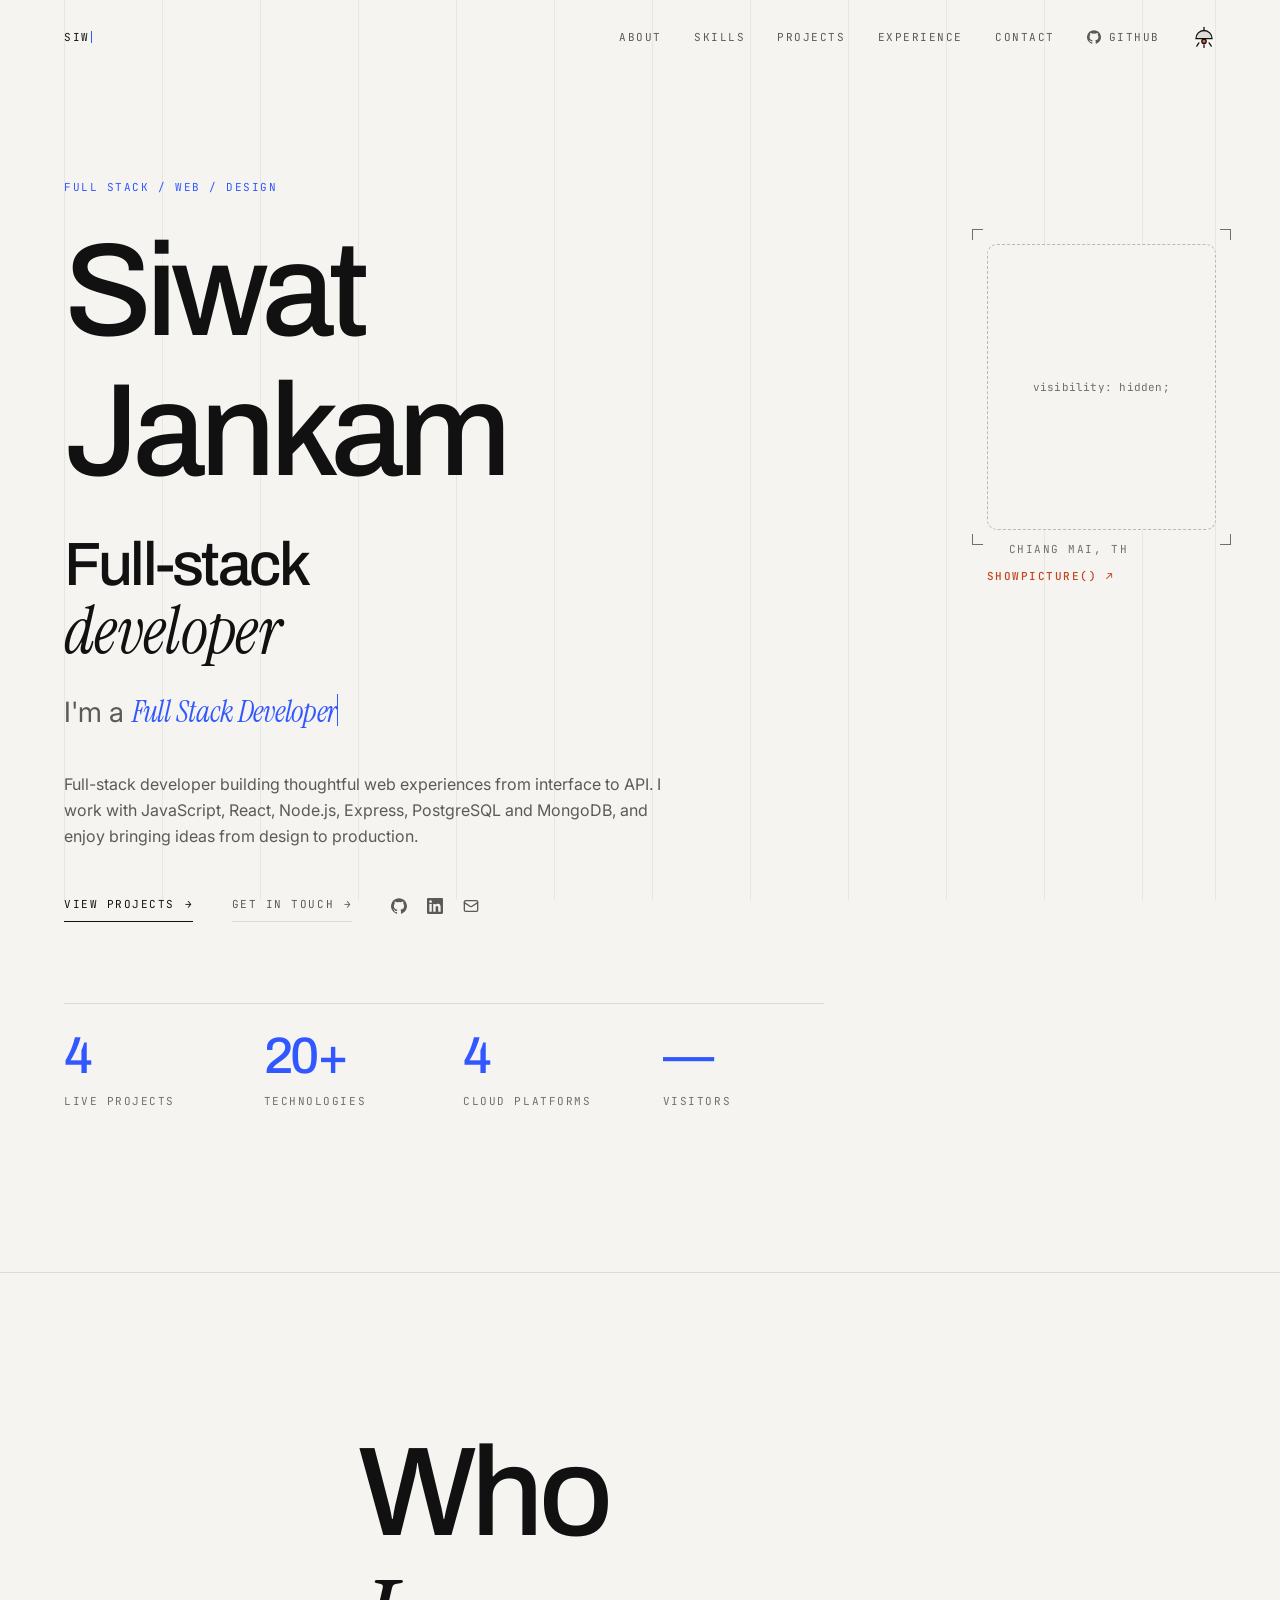
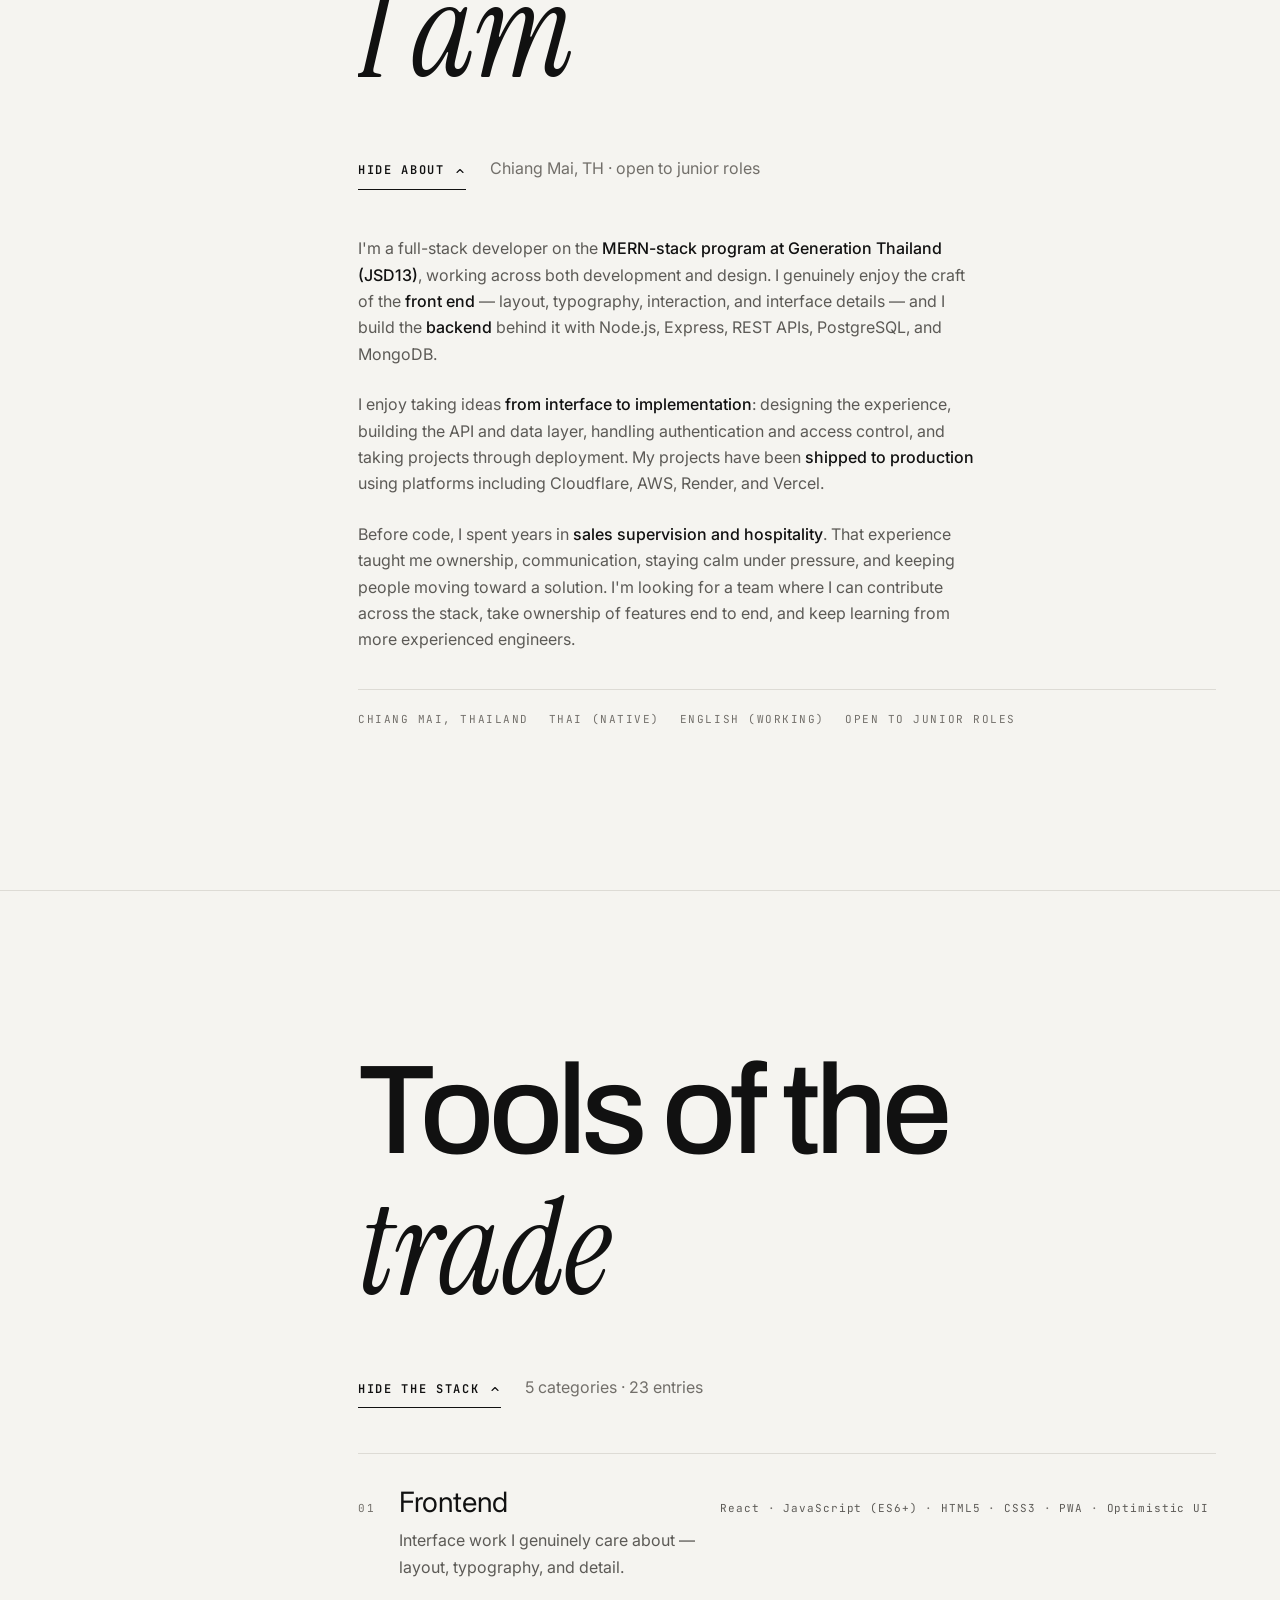
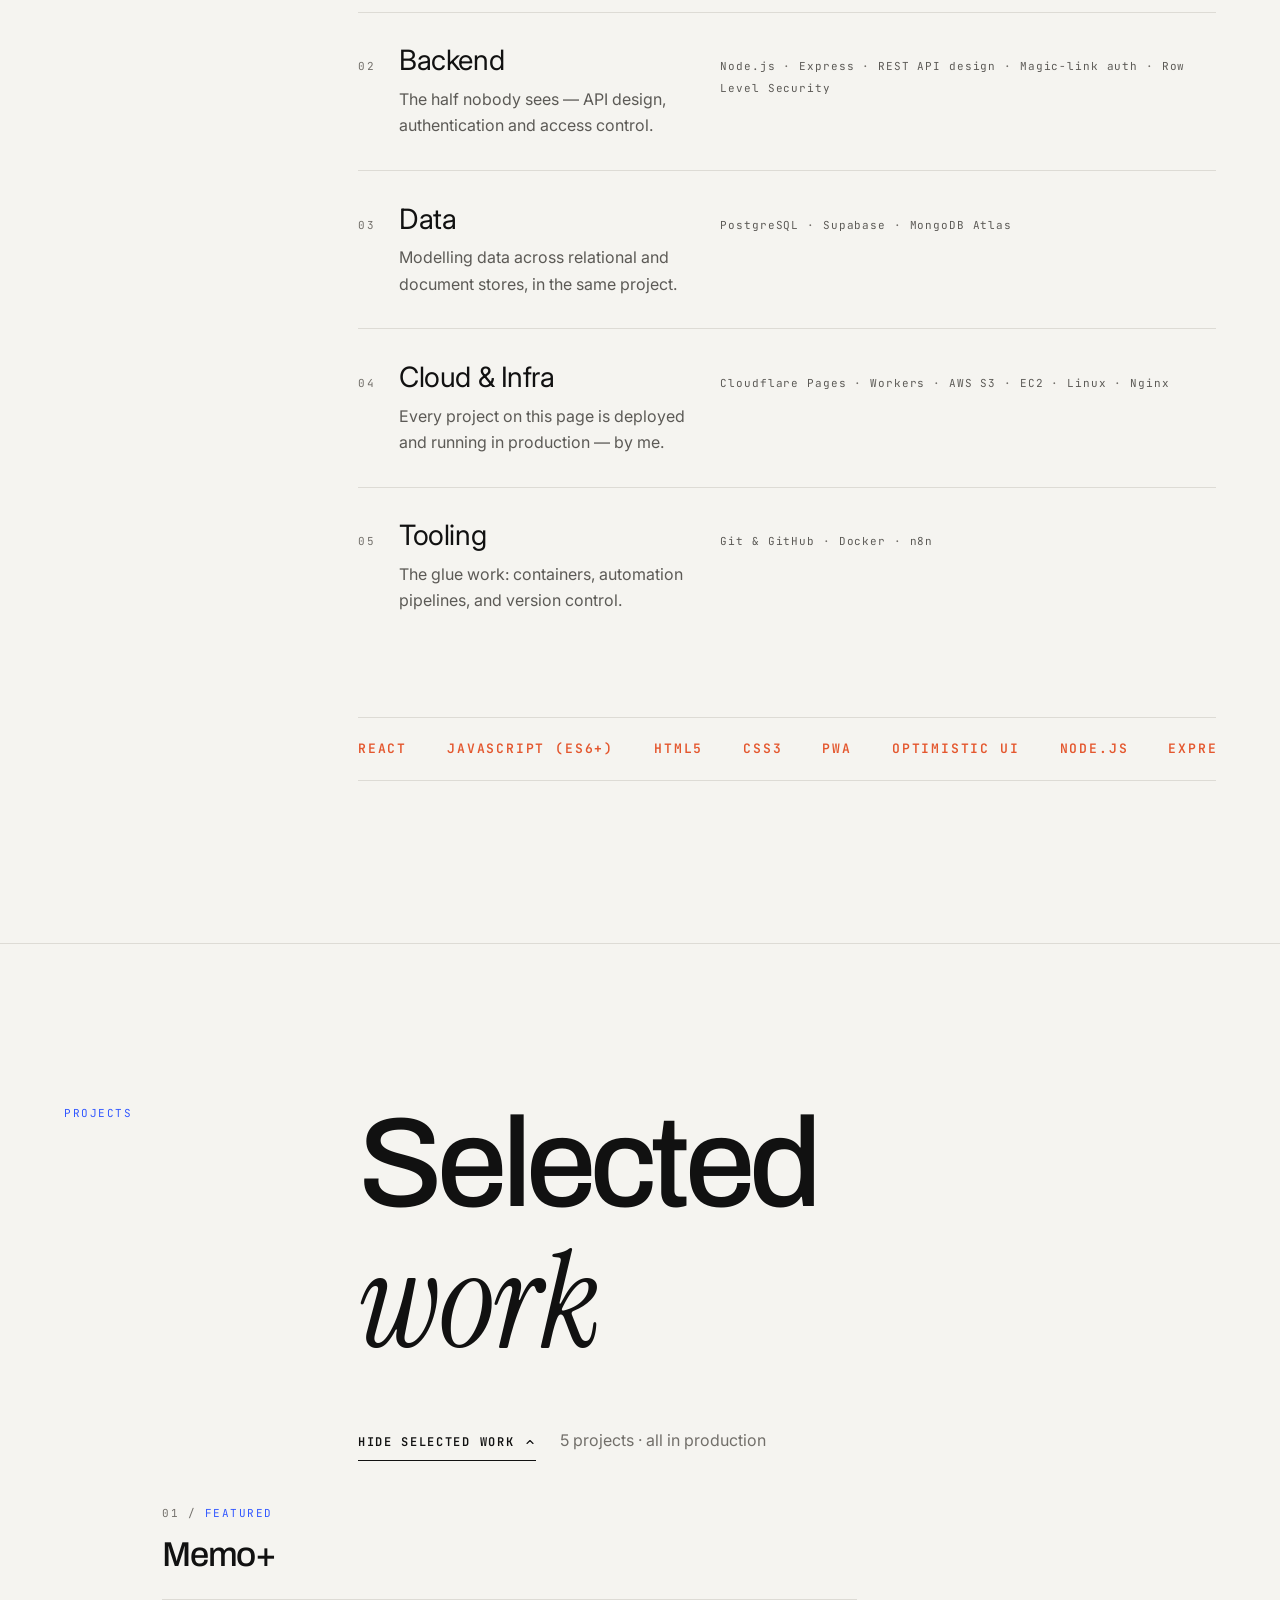
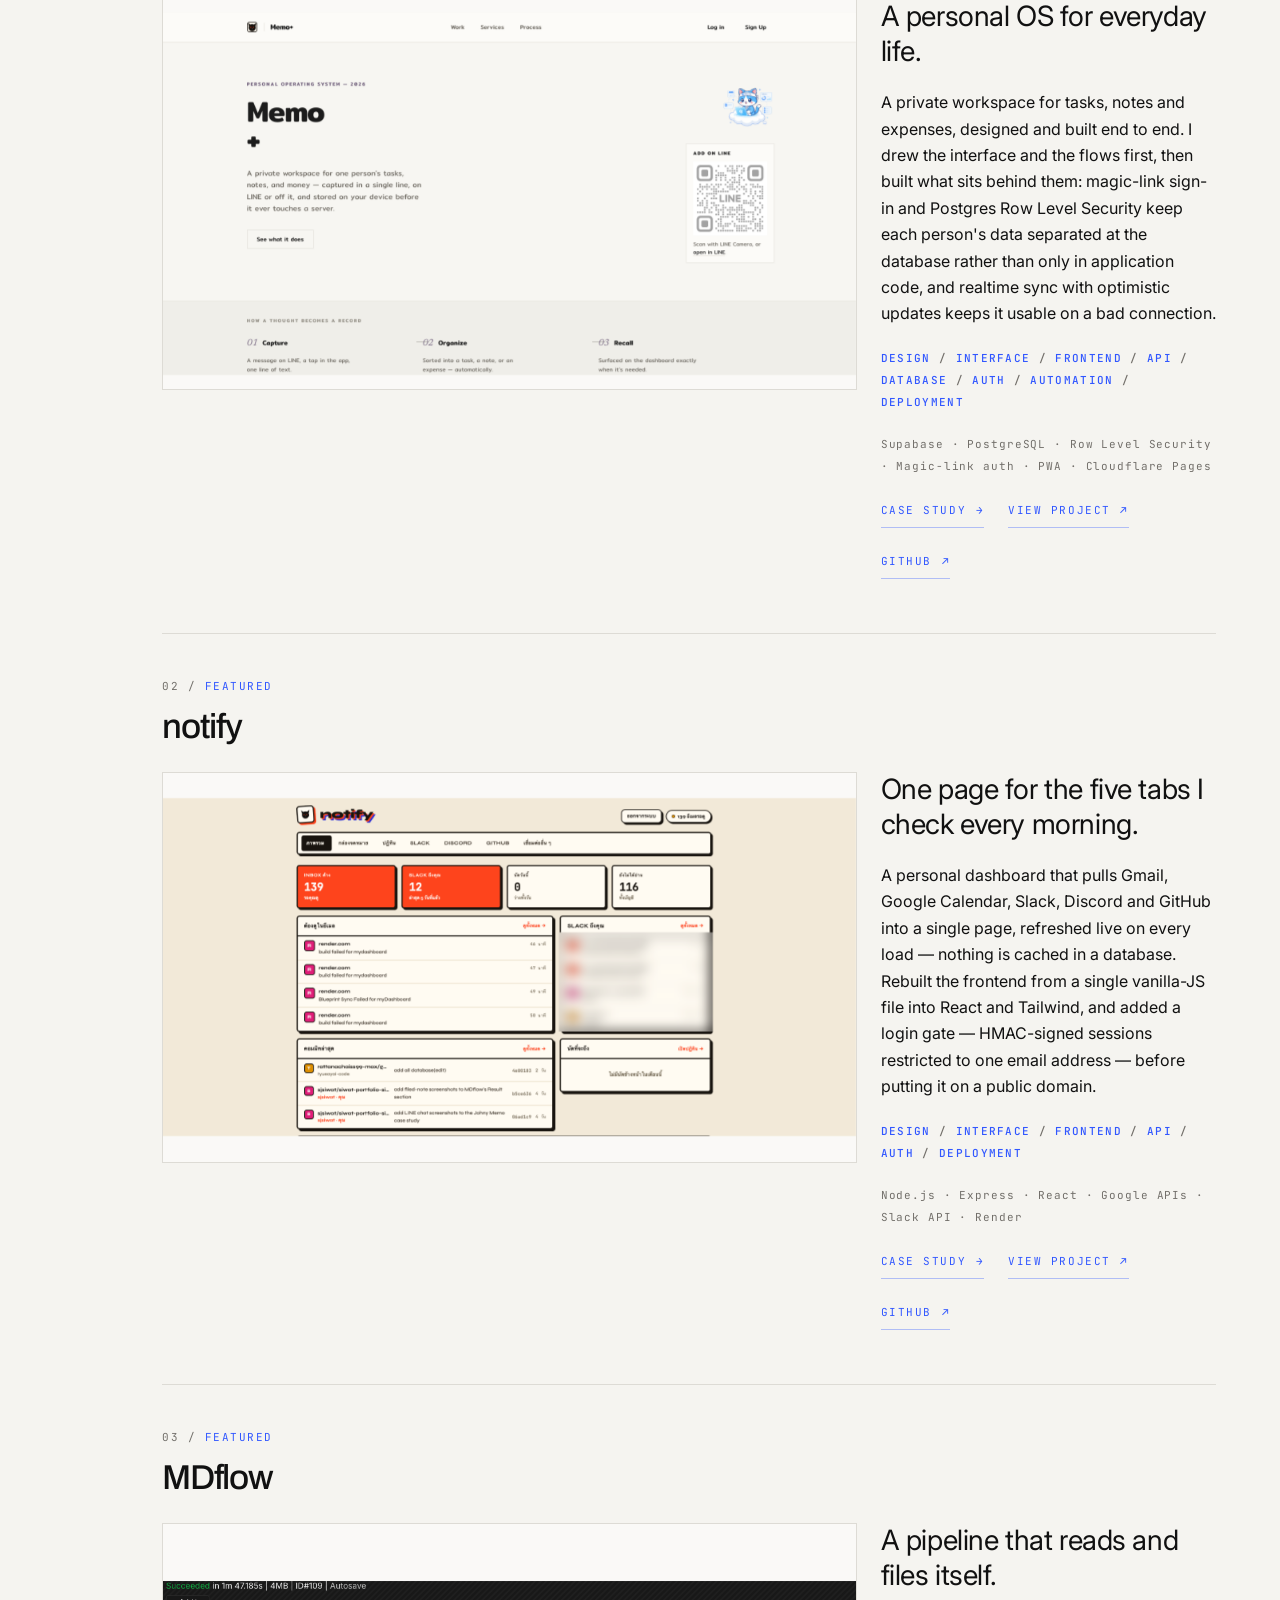
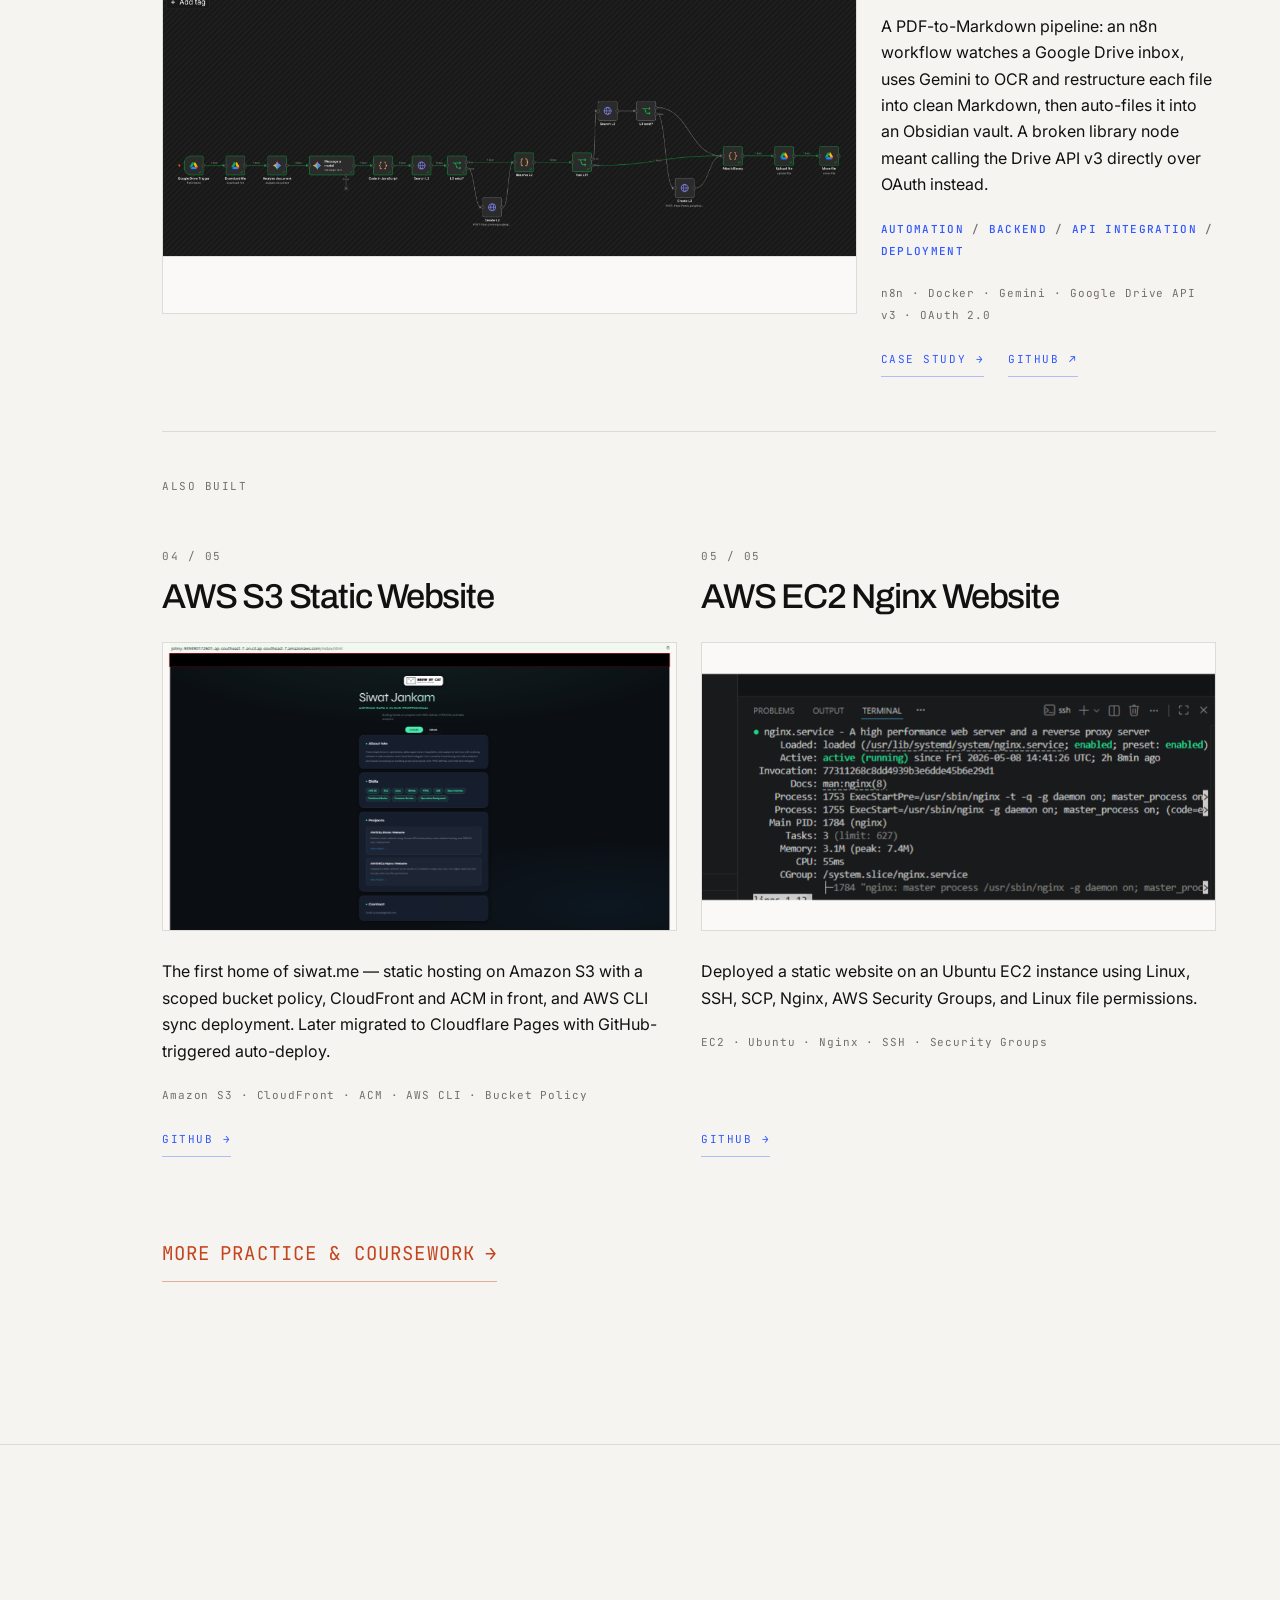
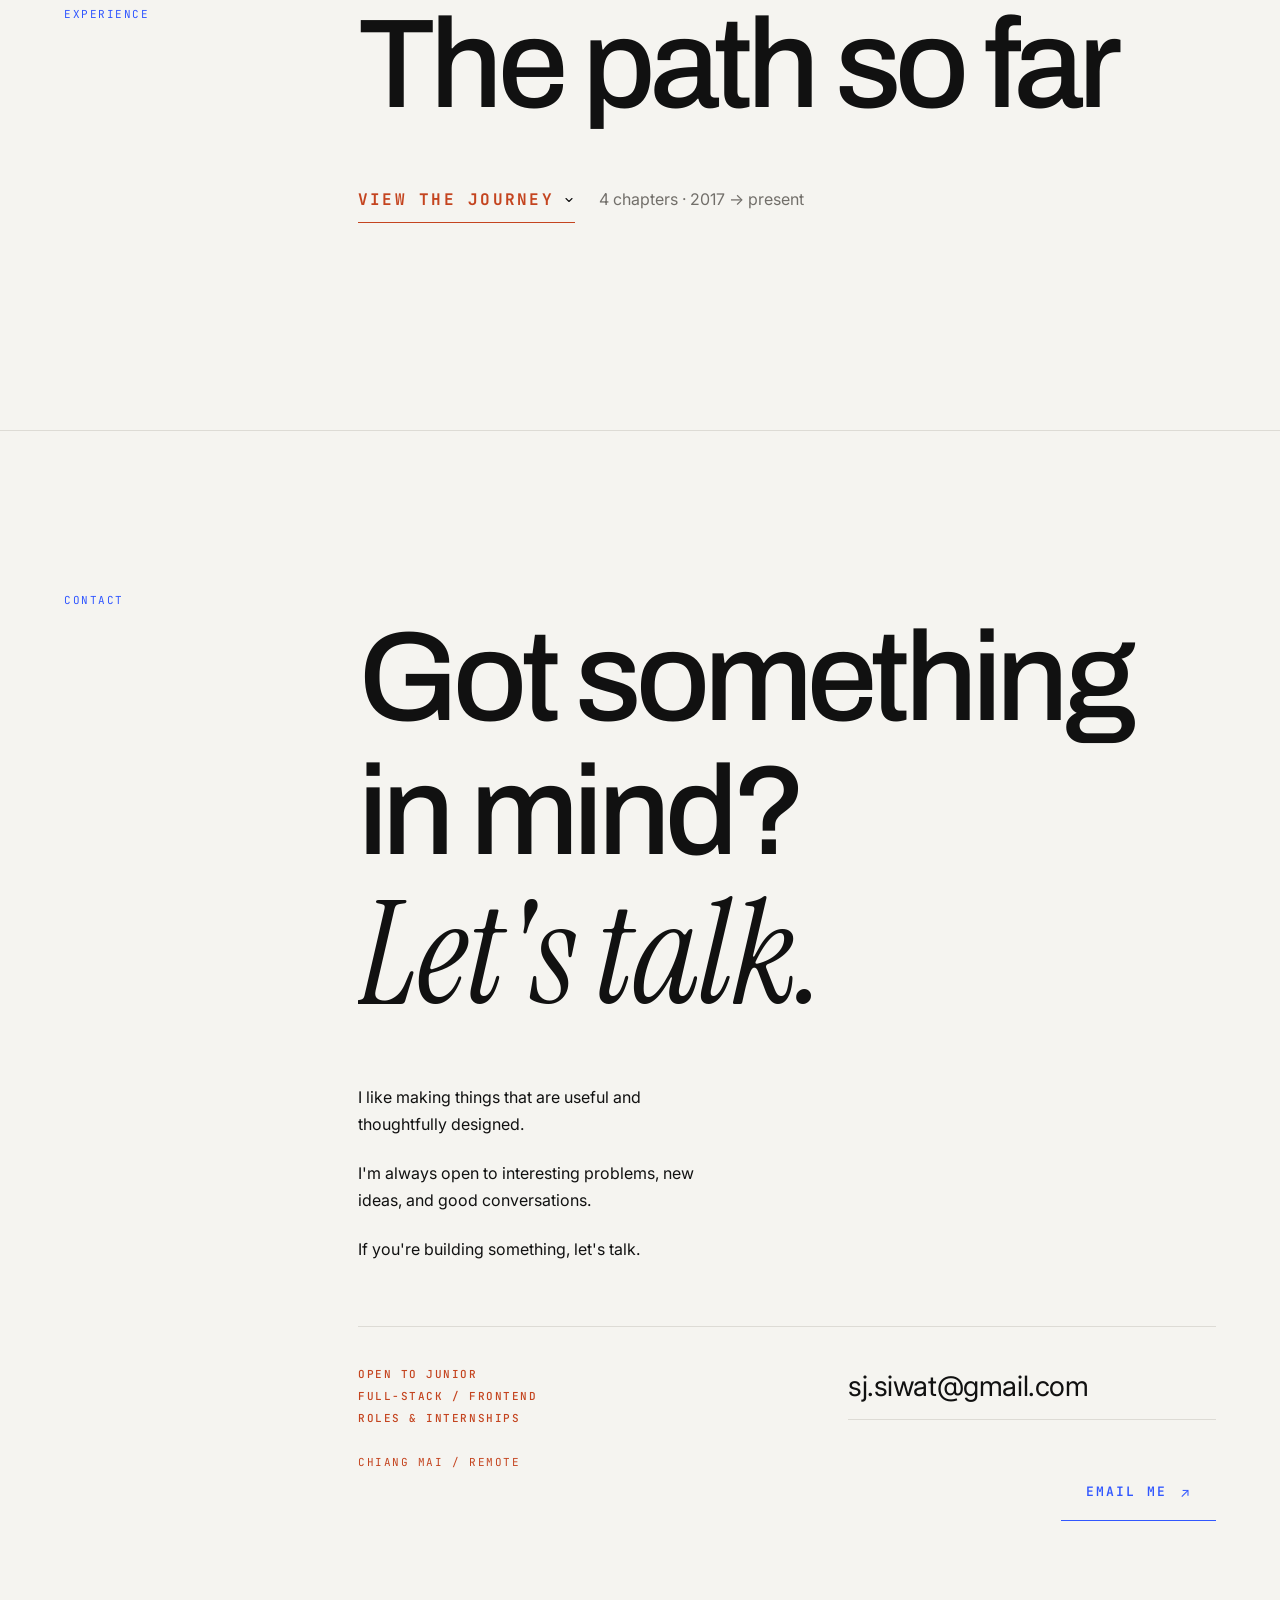
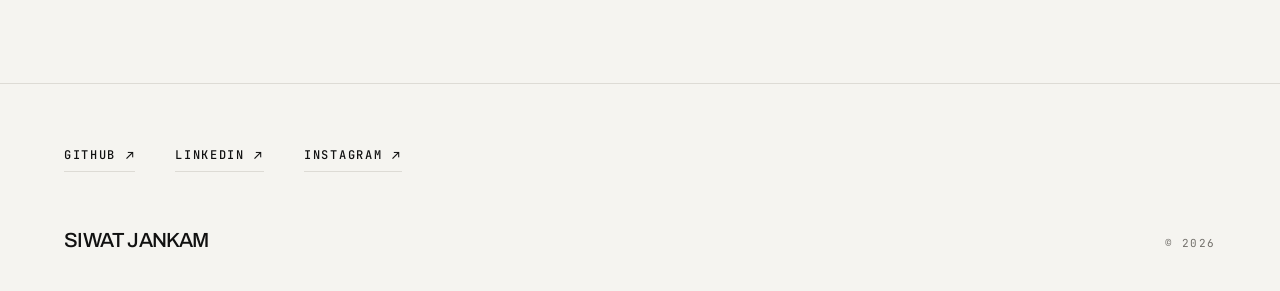
==== index.html @ 22823043 "Update notify GitHub links to the renamed myNotify repo Co-Authored-By: Claude Sonnet 5 <noreply@ant" ====
<!DOCTYPE html>
<html lang="en">

<head>
  <!-- ════════════════════════════════════════════
       META & TITLE
  ════════════════════════════════════════════ -->
  <meta charset="UTF-8" />
  <meta name="viewport" content="width=device-width, initial-scale=1.0" />
  <title>Siwat Jankam | Full Stack Developer Portfolio</title>
  <meta name="description" content="Siwat Jankam — full stack developer in Chiang Mai, building thoughtful web experiences from interface to API with React, Node.js, Express, PostgreSQL and MongoDB." />
  <link rel="stylesheet" href="style.css" />
  <script>
    /* Runs before the first paint so a dark-mode visitor never sees a
       flash of paper. Everything else about the lamp lives in script.js. */
    try {
      var t = localStorage.getItem("theme");
      if (t === "dark" || t === "light") {
        document.documentElement.setAttribute("data-theme", t);
      }
    } catch (e) {}
  </script>

  <!-- Google Fonts -->
  <link rel="preconnect" href="https://fonts.googleapis.com" />
  <link rel="preconnect" href="https://fonts.gstatic.com" crossorigin />
  <link href="https://fonts.googleapis.com/css2?family=Archivo:wght@400;500&family=Instrument+Serif:ital@0;1&family=Inter:wght@400;500&family=JetBrains+Mono:wght@400;500;600&display=swap" rel="stylesheet" />
</head>

<body>

  <!-- Column rules — the grid, made visible -->
  <div class="grid-lines" aria-hidden="true">
    <span></span><span></span><span></span><span></span><span></span><span></span>
    <span></span><span></span><span></span><span></span><span></span><span></span>
  </div>

  <!-- Scroll progress hairline -->
  <div class="scroll-progress"><div class="scroll-progress__bar" id="progressBar"></div></div>


  <!-- ════════════════════════════════════════════
       NAV
  ════════════════════════════════════════════ -->
  <nav class="nav" id="nav">
    <div class="nav__inner">
      <span class="nav__logo">Siwat Jankam</span>

      <div class="nav__links">
        <button class="nav__link u-line" onclick="scrollToSection('about')">About</button>
        <button class="nav__link u-line" onclick="scrollToSection('skills')">Skills</button>
        <button class="nav__link u-line" onclick="scrollToSection('projects')">Projects</button>
        <button class="nav__link u-line" onclick="scrollToSection('activity')">Activity</button>
        <button class="nav__link u-line" onclick="scrollToSection('experience')">Experience</button>
        <button class="nav__link u-line" onclick="scrollToSection('contact')">Contact</button>
        <a href="https://github.com/sjsiwat" target="_blank" rel="noopener" class="nav__github">
          <svg width="14" height="14" fill="currentColor" viewBox="0 0 24 24"><path d="M12 .3a12 12 0 0 0-3.8 23.38c.6.11.82-.26.82-.58v-2.03c-3.34.73-4.04-1.61-4.04-1.61-.55-1.39-1.34-1.76-1.34-1.76-1.08-.74.08-.73.08-.73 1.2.09 1.83 1.24 1.83 1.24 1.07 1.83 2.81 1.3 3.5 1 .1-.78.42-1.31.76-1.61-2.67-.3-5.47-1.33-5.47-5.93 0-1.31.47-2.38 1.24-3.22-.14-.3-.54-1.52.1-3.18 0 0 1-.32 3.3 1.23a11.5 11.5 0 0 1 6 0c2.28-1.55 3.29-1.23 3.29-1.23.64 1.66.24 2.88.12 3.18.77.84 1.23 1.91 1.23 3.22 0 4.61-2.8 5.63-5.48 5.92.43.37.81 1.1.81 2.22v3.29c0 .32.22.7.83.58A12 12 0 0 0 12 .3z"/></svg>
          GITHUB
        </a>
      </div>

      <button class="lamp" id="lamp" type="button" aria-pressed="false"
              aria-label="Turn the lights down">
        <svg class="lamp__svg" width="22" height="22" viewBox="0 0 24 24" fill="none"
             stroke="currentColor" stroke-width="1.4" stroke-linecap="round"
             stroke-linejoin="round" aria-hidden="true">
          <path d="M12 1.6V4.9" />
          <path class="lamp__shade" d="M3.2 13.8C3.2 8.9 7.1 4.9 12 4.9s8.8 4 8.8 8.9Z" />
          <circle class="lamp__bulb" cx="12" cy="16.7" r="2.4" />
          <g class="lamp__rays">
            <path d="M6.4 18.4 4.1 22.0" />
            <path d="M12 20.5V23.4" />
            <path d="M17.6 18.4 19.9 22.0" />
          </g>
        </svg>
      </button>
      <button class="nav__burger" id="burger" aria-label="Toggle menu">
        <svg id="iconMenu" width="20" height="20" fill="none" stroke="currentColor" stroke-width="2" stroke-linecap="round" viewBox="0 0 24 24"><line x1="4" y1="6" x2="20" y2="6"/><line x1="4" y1="12" x2="20" y2="12"/><line x1="4" y1="18" x2="20" y2="18"/></svg>
        <svg id="iconClose" width="20" height="20" fill="none" stroke="currentColor" stroke-width="2" stroke-linecap="round" viewBox="0 0 24 24" style="display:none"><line x1="6" y1="6" x2="18" y2="18"/><line x1="18" y1="6" x2="6" y2="18"/></svg>
      </button>
    </div>

    <div class="nav__mobile" id="mobileMenu">
      <button onclick="scrollToSection('about')">About</button>
      <button onclick="scrollToSection('skills')">Skills</button>
      <button onclick="scrollToSection('projects')">Projects</button>
      <button onclick="scrollToSection('activity')">Activity</button>
      <button onclick="scrollToSection('experience')">Experience</button>
      <button onclick="scrollToSection('contact')">Contact</button>
    </div>
  </nav>


  <main>

    <!-- ════════════════════════════════════════════
         HERO
    ════════════════════════════════════════════ -->
    <section class="hero" id="home">
      <div class="wrap hero__inner">

        <!-- Kicker owns the top row so the portrait can start level with the name -->
        <p class="hero__kicker">Full Stack / Web / Design</p>

        <!-- Left: text -->
        <div class="hero__text">
          <h1 class="hero__name" data-letters aria-label="Siwat Jankam">Siwat<br />Jankam</h1>

          <p class="hero__tagline">Full-stack<br /><span class="accent">developer</span></p>

          <div class="hero__typing">
            <span class="lead">I'm a</span>
            <span class="typed"><span id="typedText"></span><span class="caret" aria-hidden="true"></span></span>
          </div>

          <p class="hero__intro">
            Full-stack developer building thoughtful web experiences from interface to API.
            I work with JavaScript, React, Node.js, Express, PostgreSQL and MongoDB, and enjoy
            bringing ideas from design to production.
          </p>

          <div class="hero__actions">
            <button class="btn" onclick="scrollToSection('projects')">View Projects <span class="btn__arrow">&#8594;</span></button>
            <button class="btn btn--quiet" onclick="scrollToSection('contact')">Get in Touch <span class="btn__arrow">&#8594;</span></button>

            <div class="hero__socials">
              <a href="https://github.com/sjsiwat" target="_blank" rel="noopener" aria-label="GitHub">
                <svg width="16" height="16" fill="currentColor" viewBox="0 0 24 24"><path d="M12 .3a12 12 0 0 0-3.8 23.38c.6.11.82-.26.82-.58v-2.03c-3.34.73-4.04-1.61-4.04-1.61-.55-1.39-1.34-1.76-1.34-1.76-1.08-.74.08-.73.08-.73 1.2.09 1.83 1.24 1.83 1.24 1.07 1.83 2.81 1.3 3.5 1 .1-.78.42-1.31.76-1.61-2.67-.3-5.47-1.33-5.47-5.93 0-1.31.47-2.38 1.24-3.22-.14-.3-.54-1.52.1-3.18 0 0 1-.32 3.3 1.23a11.5 11.5 0 0 1 6 0c2.28-1.55 3.29-1.23 3.29-1.23.64 1.66.24 2.88.12 3.18.77.84 1.23 1.91 1.23 3.22 0 4.61-2.8 5.63-5.48 5.92.43.37.81 1.1.81 2.22v3.29c0 .32.22.7.83.58A12 12 0 0 0 12 .3z"/></svg>
              </a>
              <a href="https://www.linkedin.com/in/siwat-jankam-9a340016a" target="_blank" rel="noopener" aria-label="LinkedIn">
                <svg width="16" height="16" fill="currentColor" viewBox="0 0 24 24"><path d="M20.45 20.45h-3.55v-5.57c0-1.33-.03-3.04-1.85-3.04-1.85 0-2.13 1.45-2.13 2.94v5.67H9.37V9h3.41v1.56h.05c.47-.9 1.63-1.85 3.36-1.85 3.59 0 4.26 2.37 4.26 5.45v6.29zM5.34 7.43a2.06 2.06 0 1 1 0-4.12 2.06 2.06 0 0 1 0 4.12zm1.78 13.02H3.56V9h3.56v11.45zM22.22 0H1.77C.79 0 0 .77 0 1.73v20.54C0 23.23.79 24 1.77 24h20.45C23.2 24 24 23.23 24 22.27V1.73C24 .77 23.2 0 22.22 0z"/></svg>
              </a>
              <a href="mailto:sj.siwat@gmail.com" aria-label="Email">
                <svg width="16" height="16" fill="none" stroke="currentColor" stroke-width="2" stroke-linecap="round" stroke-linejoin="round" viewBox="0 0 24 24"><rect x="2" y="4" width="20" height="16" rx="2"/><path d="m22 7-8.97 5.7a1.94 1.94 0 0 1-2.06 0L2 7"/></svg>
              </a>
            </div>
          </div>

          <!-- Stat cards -->
          <div class="stats">
            <div class="stat" title="All four run in production">
              <div class="stat__value" data-count="4">0</div>
              <div class="stat__label">Live Projects</div>
            </div>
            <div class="stat">
              <div class="stat__value" data-count="20" data-suffix="+">0</div>
              <div class="stat__label">Technologies</div>
            </div>
            <div class="stat" title="Cloudflare · AWS · Render · Vercel">
              <div class="stat__value" data-count="4">0</div>
              <div class="stat__label">Cloud Platforms</div>
            </div>
            <div class="stat" title="Counted by my own API on Cloudflare Workers + D1">
              <div class="stat__value" id="visitor-count">—</div>
              <div class="stat__label">Visitors</div>
            </div>
          </div>
        </div>

        <!-- Right: profile photo -->
        <div class="hero__photo">
          <div class="profile">
            <div class="profile__frame">
              <div class="profile__img img-reveal portrait" data-portrait>
                <img class="portrait__real portrait__real--color" src="images/propic-color.webp" alt="Siwat Jankam" />
                <img class="portrait__real portrait__real--bw" src="images/propic-bw.webp" alt="Siwat Jankam" />
                <span class="portrait__code" aria-hidden="true">visibility: hidden;</span>
              </div>
              <span class="crop crop--tl" aria-hidden="true"></span>
              <span class="crop crop--tr" aria-hidden="true"></span>
              <span class="crop crop--bl" aria-hidden="true"></span>
              <span class="crop crop--br" aria-hidden="true"></span>
            </div>
            <p class="profile__caption">
              <span>Chiang Mai, TH</span>
            </p>
            <button class="portrait__toggle" type="button" aria-pressed="false"
                    data-portrait-toggle>
              <span class="portrait__toggle-label">showPicture()</span>
              <span class="portrait__toggle-arrow" aria-hidden="true">&#8599;</span>
            </button>
          </div>
        </div>

      </div>
    </section>


    <!-- ════════════════════════════════════════════
         ABOUT
    ════════════════════════════════════════════ -->
    <section class="section" id="about">
      <div class="wrap">
        <div class="section-label">
          <span>About</span>
        </div>
        <div class="section__body">
          <h2 class="section-title">Who <span class="accent">I am</span></h2>

          <div class="disclosure">
            <button class="disclosure__btn" aria-expanded="true" aria-controls="panel-about" data-noun="about">
              <span class="disclosure__label">Hide about</span>
              <span class="disclosure__chev" aria-hidden="true"><svg width="12" height="12" fill="none" stroke="currentColor" stroke-width="2.25" stroke-linecap="round" stroke-linejoin="round" viewBox="0 0 24 24"><polyline points="6 9 12 15 18 9"/></svg></span>
            </button>
            <span class="disclosure__hint">Chiang Mai, TH &middot; open to junior roles</span>
          </div>

          <div class="disclosure__panel is-open" id="panel-about">
            <div class="disclosure__inner">

            <div class="about-card reveal">
              <p>
                I'm a full-stack developer on the <strong>MERN-stack program at Generation Thailand
                (JSD13)</strong>, working across both development and design. I genuinely enjoy the
                craft of the <strong>front end</strong> — layout, typography, interaction, and
                interface details — and I build the <strong>backend</strong> behind it with Node.js,
                Express, REST APIs, PostgreSQL, and MongoDB.
              </p>
              <p>
                I enjoy taking ideas <strong>from interface to implementation</strong>: designing the
                experience, building the API and data layer, handling authentication and access control,
                and taking projects through deployment. My projects have been <strong>shipped to
                production</strong> using platforms including Cloudflare, AWS, Render, and Vercel.
              </p>
              <p>
                Before code, I spent years in <strong>sales supervision and hospitality</strong>. That
                experience taught me ownership, communication, staying calm under pressure, and keeping
                people moving toward a solution. I'm looking for a team where I can contribute across the
                stack, take ownership of features end to end, and keep learning from more experienced
                engineers.
              </p>
              <div class="about-meta">
                <span>Chiang Mai, Thailand</span>
                <span>Thai (Native)</span>
                <span>English (Working)</span>
                <span>Open to junior roles</span>
              </div>
            </div>
            </div>
          </div>
        </div>
      </div>
    </section>


    <!-- ════════════════════════════════════════════
         SKILLS / TECH STACK
    ════════════════════════════════════════════ -->
    <section class="section" id="skills">
      <div class="wrap">
        <div class="section-label">
          <span>Skills &amp; Stack</span>
        </div>
        <div class="section__body">
          <h2 class="section-title">Tools of the <span class="accent">trade</span></h2>

          <div class="disclosure">
            <button class="disclosure__btn" aria-expanded="true" aria-controls="panel-skills" data-noun="the stack">
              <span class="disclosure__label">Hide the stack</span>
              <span class="disclosure__chev" aria-hidden="true"><svg width="12" height="12" fill="none" stroke="currentColor" stroke-width="2.25" stroke-linecap="round" stroke-linejoin="round" viewBox="0 0 24 24"><polyline points="6 9 12 15 18 9"/></svg></span>
            </button>
            <span class="disclosure__hint">5 categories &middot; 23 entries</span>
          </div>

          <div class="disclosure__panel is-open" id="panel-skills">
            <div class="disclosure__inner">

            <div class="stack reveal" id="skillStack">

            <div class="stack__row">
              <span class="stack__num">01</span>
              <div>
                <h3 class="stack__name">Frontend</h3>
                <p class="stack__note">Interface work I genuinely care about — layout, typography, and detail.</p>
              </div>
              <p class="stack__tags"><span>React</span><span>JavaScript (ES6+)</span><span>HTML5</span><span>CSS3</span><span>PWA</span><span>Optimistic UI</span></p>
            </div>
            <div class="stack__row">
              <span class="stack__num">02</span>
              <div>
                <h3 class="stack__name">Backend</h3>
                <p class="stack__note">The half nobody sees — API design, authentication and access control.</p>
              </div>
              <p class="stack__tags"><span>Node.js</span><span>Express</span><span>REST API design</span><span>Magic-link auth</span><span>Row Level Security</span></p>
            </div>
            <div class="stack__row">
              <span class="stack__num">03</span>
              <div>
                <h3 class="stack__name">Data</h3>
                <p class="stack__note">Modelling data across relational and document stores, in the same project.</p>
              </div>
              <p class="stack__tags"><span>PostgreSQL</span><span>Supabase</span><span>MongoDB Atlas</span></p>
            </div>
            <div class="stack__row">
              <span class="stack__num">04</span>
              <div>
                <h3 class="stack__name">Cloud &amp; Infra</h3>
                <p class="stack__note">Every project on this page is deployed and running in production — by me.</p>
              </div>
              <p class="stack__tags"><span>Cloudflare Pages</span><span>Workers</span><span>AWS S3</span><span>EC2</span><span>Linux</span><span>Nginx</span></p>
            </div>
            <div class="stack__row">
              <span class="stack__num">05</span>
              <div>
                <h3 class="stack__name">Tooling</h3>
                <p class="stack__note">The glue work: containers, automation pipelines, and version control.</p>
              </div>
              <p class="stack__tags"><span>Git &amp; GitHub</span><span>Docker</span><span>n8n</span></p>
            </div>

            <div class="marquee" aria-hidden="true">
              <div class="marquee__track">
                <div class="marquee__group"><span>React</span><span>JavaScript (ES6+)</span><span>HTML5</span><span>CSS3</span><span>PWA</span><span>Optimistic UI</span><span>Node.js</span><span>Express</span><span>REST API design</span><span>Magic-link auth</span><span>Row Level Security</span><span>PostgreSQL</span><span>Supabase</span><span>MongoDB Atlas</span><span>Cloudflare Pages</span><span>Workers</span><span>AWS S3</span><span>EC2</span><span>Linux</span><span>Nginx</span><span>Git &amp; GitHub</span><span>Docker</span><span>n8n</span></div>
                <div class="marquee__group"><span>React</span><span>JavaScript (ES6+)</span><span>HTML5</span><span>CSS3</span><span>PWA</span><span>Optimistic UI</span><span>Node.js</span><span>Express</span><span>REST API design</span><span>Magic-link auth</span><span>Row Level Security</span><span>PostgreSQL</span><span>Supabase</span><span>MongoDB Atlas</span><span>Cloudflare Pages</span><span>Workers</span><span>AWS S3</span><span>EC2</span><span>Linux</span><span>Nginx</span><span>Git &amp; GitHub</span><span>Docker</span><span>n8n</span></div>
              </div>
            </div>

            </div>
            </div>
          </div>
        </div>
      </div>
    </section>


    <!-- ════════════════════════════════════════════
         PROJECTS
    ════════════════════════════════════════════ -->
    <section class="section" id="projects">
      <div class="wrap">
        <div class="section-label">
          <span>Projects</span>
        </div>
        <div class="section__body">
          <h2 class="section-title">Selected <span class="accent">work</span></h2>

          <div class="disclosure">
            <button class="disclosure__btn" aria-expanded="true" aria-controls="panel-projects" data-noun="selected work">
              <span class="disclosure__label">Hide selected work</span>
              <span class="disclosure__chev" aria-hidden="true"><svg width="12" height="12" fill="none" stroke="currentColor" stroke-width="2.25" stroke-linecap="round" stroke-linejoin="round" viewBox="0 0 24 24"><polyline points="6 9 12 15 18 9"/></svg></span>
            </button>
            <span class="disclosure__hint">5 projects &middot; all in production</span>
          </div>

          <div class="disclosure__panel disclosure__panel--wide is-open" id="panel-projects">
            <div class="disclosure__inner">


            <article class="project project--featured reveal">
              <div class="project__head">
                <span class="project__index">01 / <span class="project__badge">Featured</span></span>
                <h3 class="project__title">Memo+</h3>
              </div>

              <div class="project__figure img-reveal">
                <img src="project-images/memo_plus.png" alt="Memo+ — the landing page and workspace" loading="lazy" />
              </div>

              <div class="project__text">
                <p class="project__lead">A personal OS for everyday life.</p>
                <p class="project__desc">
                  A private workspace for tasks, notes and expenses, designed and built end to end.
                  I drew the interface and the flows first, then built what sits behind them:
                  magic-link sign-in and Postgres Row Level Security keep each person's data
                  separated at the database rather than only in application code, and realtime
                  sync with optimistic updates keeps it usable on a bad connection.
                </p>
                <p class="project__craft" aria-label="What I handled on this project">
                  <span>Design</span><span>Interface</span><span>Frontend</span><span>API</span><span>Database</span><span>Auth</span><span>Automation</span><span>Deployment</span>
                </p>
                <p class="project__meta"><span>Supabase</span><span>PostgreSQL</span><span>Row Level Security</span><span>Magic-link auth</span><span>PWA</span><span>Cloudflare Pages</span></p>
                <div class="project__links">
                  <a class="btn" href="work/memo-plus.html">Case study <span class="btn__arrow">&#8594;</span></a>
                  <a class="btn btn--quiet project__cta" href="https://memo.siwat.me" target="_blank" rel="noopener">View project <span class="btn__arrow">&#8599;</span></a>
                  <a class="btn btn--quiet" href="https://github.com/sjsiwat/myMemo" target="_blank" rel="noopener">GitHub <span class="btn__arrow">&#8599;</span></a>
                </div>
              </div>
            </article>

            <article class="project project--featured reveal">
              <div class="project__head">
                <span class="project__index">02 / <span class="project__badge">Featured</span></span>
                <h3 class="project__title">notify</h3>
              </div>

              <div class="project__figure img-reveal">
                <img src="project-images/notify_overview.png" alt="notify — the overview dashboard, pulling Gmail, Slack, Calendar and GitHub into one page" loading="lazy" />
              </div>

              <div class="project__text">
                <p class="project__lead">One page for the five tabs I check every morning.</p>
                <p class="project__desc">
                  A personal dashboard that pulls Gmail, Google Calendar, Slack, Discord and GitHub
                  into a single page, refreshed live on every load — nothing is cached in a database.
                  Rebuilt the frontend from a single vanilla-JS file into React and Tailwind, and
                  added a login gate — HMAC-signed sessions restricted to one email address — before
                  putting it on a public domain.
                </p>
                <p class="project__craft" aria-label="What I handled on this project">
                  <span>Design</span><span>Interface</span><span>Frontend</span><span>API</span><span>Auth</span><span>Deployment</span>
                </p>
                <p class="project__meta"><span>Node.js</span><span>Express</span><span>React</span><span>Google APIs</span><span>Slack API</span><span>Render</span></p>
                <div class="project__links">
                  <a class="btn" href="work/notify.html">Case study <span class="btn__arrow">&#8594;</span></a>
                  <a class="btn btn--quiet project__cta" href="https://notify.siwat.me" target="_blank" rel="noopener">View project <span class="btn__arrow">&#8599;</span></a>
                  <a class="btn btn--quiet" href="https://github.com/sjsiwat/myNotify" target="_blank" rel="noopener">GitHub <span class="btn__arrow">&#8599;</span></a>
                </div>
              </div>
            </article>

            <article class="project project--featured reveal">
              <div class="project__head">
                <span class="project__index">03 / <span class="project__badge">Featured</span></span>
                <h3 class="project__title">MDflow</h3>
              </div>

              <div class="project__figure img-reveal">
                <img src="project-images/n8nnode.png" alt="MDflow — the n8n workflow diagram" loading="lazy" />
              </div>

              <div class="project__text">
                <p class="project__lead">A pipeline that reads and files itself.</p>
                <p class="project__desc">
                  A PDF-to-Markdown pipeline: an n8n workflow watches a Google Drive inbox, uses
                  Gemini to OCR and restructure each file into clean Markdown, then auto-files it
                  into an Obsidian vault. A broken library node meant calling the Drive API v3
                  directly over OAuth instead.
                </p>
                <p class="project__craft" aria-label="What I handled on this project">
                  <span>Automation</span><span>Backend</span><span>API integration</span><span>Deployment</span>
                </p>
                <p class="project__meta"><span>n8n</span><span>Docker</span><span>Gemini</span><span>Google Drive API v3</span><span>OAuth 2.0</span></p>
                <div class="project__links">
                  <a class="btn" href="work/mdflow.html">Case study <span class="btn__arrow">&#8594;</span></a>
                  <a class="btn btn--quiet" href="https://github.com/sjsiwat/MDflow" target="_blank" rel="noopener">GitHub <span class="btn__arrow">&#8599;</span></a>
                </div>
              </div>
            </article>

            <div class="projects__aside">
              <span>Also built</span>
            </div>
            <div class="projects reveal">

              <article class="project">
                <div class="project__head">
                  <span class="project__index">04 / 05</span>
                  <h3 class="project__title">AWS S3 Static Website</h3>
                </div>

                <div class="project__figure img-reveal">
                  <img src="project-images/s3-project.png" alt="S3 project screenshot" loading="lazy" />
                </div>

                <div class="project__text">
                  <p class="project__desc">The first home of siwat.me — static hosting on Amazon S3 with a scoped bucket policy, CloudFront and ACM in front, and AWS CLI sync deployment. Later migrated to Cloudflare Pages with GitHub-triggered auto-deploy.</p>
                  <p class="project__meta"><span>Amazon S3</span><span>CloudFront</span><span>ACM</span><span>AWS CLI</span><span>Bucket Policy</span></p>
                  <div class="project__links">
                  <a class="btn btn--quiet" href="https://github.com/sjsiwat/aws-static-website" target="_blank" rel="noopener">GitHub <span class="btn__arrow">&#8594;</span></a>
                  </div>
                </div>
              </article>

              <article class="project">
                <div class="project__head">
                  <span class="project__index">05 / 05</span>
                  <h3 class="project__title">AWS EC2 Nginx Website</h3>
                </div>

                <div class="project__figure img-reveal">
                  <img src="project-images/ec2-project.png" alt="EC2 project screenshot" loading="lazy" />
                </div>

                <div class="project__text">
                  <p class="project__desc">Deployed a static website on an Ubuntu EC2 instance using Linux, SSH, SCP, Nginx, AWS Security Groups, and Linux file permissions.</p>
                  <p class="project__meta"><span>EC2</span><span>Ubuntu</span><span>Nginx</span><span>SSH</span><span>Security Groups</span></p>
                  <div class="project__links">
                  <a class="btn btn--quiet" href="https://github.com/sjsiwat/AWS-EC2-nginx-website" target="_blank" rel="noopener">GitHub <span class="btn__arrow">&#8594;</span></a>
                  </div>
                </div>
              </article>

            </div>

            <div class="projects__more">
              <a class="btn btn--quiet" href="practice.html"><span class="btn__bounce">More</span> practice &amp; coursework <span class="btn__arrow">&#8594;</span></a>
            </div>

            </div>
          </div>
        </div>
      </div>
    </section>


    <!-- ════════════════════════════════════════════
         ACTIVITY  —  GitHub contribution calendar
    ════════════════════════════════════════════ -->
    <section class="section" id="activity" hidden>
      <div class="wrap">
        <div class="section-label">
          <span>Activity</span>
        </div>
        <div class="section__body">
          <h2 class="section-title">The last <span class="accent">twelve months</span></h2>

          <div class="disclosure">
            <button class="disclosure__btn" aria-expanded="true" aria-controls="panel-activity" data-noun="activity">
              <span class="disclosure__label">Hide activity</span>
              <span class="disclosure__chev" aria-hidden="true"><svg width="12" height="12" fill="none" stroke="currentColor" stroke-width="2.25" stroke-linecap="round" stroke-linejoin="round" viewBox="0 0 24 24"><polyline points="6 9 12 15 18 9"/></svg></span>
            </button>
            <span class="disclosure__hint" id="ghRange">Pulled from GitHub</span>
          </div>

          <div class="disclosure__panel is-open" id="panel-activity">
            <div class="disclosure__inner">

              <div class="gh reveal">
                <div class="gh__figures">
                  <div class="gh__figure">
                    <span class="gh__value" id="ghTotal">—</span>
                    <span class="gh__label">Contributions</span>
                  </div>
                  <div class="gh__figure">
                    <span class="gh__value" id="ghStreak">—</span>
                    <span class="gh__label">Longest streak</span>
                  </div>
                  <div class="gh__figure">
                    <span class="gh__value" id="ghActive">—</span>
                    <span class="gh__label">Days shipped</span>
                  </div>
                </div>

                <div class="gh__chart">
                  <div class="gh__scroll">
                    <div class="gh__months" id="ghMonths" aria-hidden="true"></div>
                    <div class="gh__plot">
                      <div class="gh__weekdays" aria-hidden="true"><span>Mon</span><span>Wed</span><span>Fri</span></div>
                      <div class="gh__grid" id="ghGrid" role="img" aria-label="GitHub contribution calendar for the last twelve months"></div>
                    </div>
                  </div>
                </div>

                <div class="gh__foot">
                  <a class="btn btn--quiet" href="https://github.com/sjsiwat" target="_blank" rel="noopener">github.com/sjsiwat <span class="btn__arrow">&#8594;</span></a>
                  <p class="gh__legend" aria-hidden="true">
                    <span>Less</span>
                    <i data-level="0"></i><i data-level="1"></i><i data-level="2"></i><i data-level="3"></i><i data-level="4"></i>
                    <span>More</span>
                  </p>
                </div>
              </div>

            </div>
          </div>
        </div>
      </div>
    </section>


    <!-- ════════════════════════════════════════════
         EXPERIENCE
    ════════════════════════════════════════════ -->
    <section class="section" id="experience">
      <div class="wrap">
        <div class="section-label">
          <span>Experience</span>
        </div>
        <div class="section__body">
          <h2 class="section-title">The path so far</h2>

          <div class="disclosure">
            <button class="disclosure__btn disclosure__btn--accent" aria-expanded="true" aria-controls="panel-experience"
                    data-noun="experience path"
                    data-label-closed="View the journey" data-label-open="Hide the journey">
              <span class="disclosure__label">View the journey</span>
              <span class="disclosure__chev" aria-hidden="true"><svg width="12" height="12" fill="none" stroke="currentColor" stroke-width="2.25" stroke-linecap="round" stroke-linejoin="round" viewBox="0 0 24 24"><polyline points="6 9 12 15 18 9"/></svg></span>
            </button>
            <span class="disclosure__hint">4 chapters &middot; 2017 &rarr; present</span>
          </div>

          <div class="disclosure__panel is-open" id="panel-experience">
            <div class="disclosure__inner">

            <div class="timeline">

                <article class="tl-item is-current">
                  <span class="tl-year">2026 — Present</span>
                  <div>
                    <h3 class="tl-role">Full-Stack Developer</h3>
                    <p class="tl-org">Independent Projects · Chiang Mai</p>
                    <ul class="tl-list">
                    <li>Shipped <strong>Memo+</strong> (memo.siwat.me), a privacy-first productivity PWA — magic-link auth and Row Level Security isolate user data at the database layer, not just in application logic.</li>
                    <li>Built realtime sync with optimistic UI updates and undo-delete, keeping the app responsive on unreliable connections.</li>
                    <li>Rebuilt a serverless visitor-counter API on <strong>Cloudflare Workers + D1</strong>, migrating off AWS Lambda + DynamoDB to cut cost and operational overhead.</li>
                    <li>Deployed <strong>siwat.me</strong> on AWS S3 + CloudFront + ACM, later moved to Cloudflare Pages with GitHub-triggered auto-deploy.</li>
                    <li>Built <strong>MDflow</strong>, a PDF-to-Markdown pipeline (n8n, Docker, Google Drive API, Gemini); bypassed a broken library node by calling the Drive API v3 directly over OAuth.</li>
                    </ul>
                  </div>
                </article>

                <article class="tl-item is-current">
                  <span class="tl-year">2026</span>
                  <div>
                    <h3 class="tl-role">Full-Stack Web Development (JSD13)</h3>
                    <p class="tl-org">Generation Thailand</p>
                    <ul class="tl-list">
                    <li>Intensive MERN-stack program covering JavaScript, React, Node.js, Express, SQL and MongoDB through practical assignments and team projects.</li>
                    <li>Built an Express REST API over two separate data layers — <strong>PostgreSQL via Supabase</strong> and <strong>MongoDB Atlas</strong> — deployed to Render with the client on Cloudflare Pages.</li>
                    <li>Serving as <strong>Tech Lead (backend)</strong> on the group project — owning API design and deployment, and unblocking the team on production-breaking issues such as a malformed MongoDB URI and a wrong API base URL.</li>
                    </ul>
                  </div>
                </article>

                <article class="tl-item">
                  <span class="tl-year">2021 — 2026</span>
                  <div>
                    <h3 class="tl-role">Senior Sales Supervisor</h3>
                    <p class="tl-org">Drive Car Rental · Chiang Mai</p>
                    <ul class="tl-list">
                    <li>Led the branch to a <strong>Top 3 revenue ranking company-wide in 2025</strong>, owning sales targets, daily operations and team coaching.</li>
                    <li>Raised service ratings into the Top 3 among Chiang Mai car rental operators on both Google Reviews and Rentalcars.com by standardising service touchpoints and following up on every complaint.</li>
                    </ul>
                  </div>
                </article>

                <article class="tl-item">
                  <span class="tl-year">2017 — 2021</span>
                  <div>
                    <h3 class="tl-role">Hospitality &amp; Guest Service</h3>
                    <p class="tl-org">The New Concept · I-River Chiang Mai</p>
                    <ul class="tl-list">
                    <li><strong>Guest Relation Officer</strong> (2019 – 2021) — VIP guest experience and cross-department coordination.</li>
                    <li><strong>Guest Service Agent</strong> (2017 – 2019) — reservations, check-in/out and customer issue resolution.</li>
                    </ul>
                  </div>
                </article>

            </div>

            </div>
          </div>
        </div>
      </div>
    </section>


    <!-- ════════════════════════════════════════════
         CONTACT
    ════════════════════════════════════════════ -->
    <section class="section contact" id="contact">
      <div class="wrap">
        <div class="section-label">
          <span>Contact</span>
        </div>
        <div class="section__body contact__inner">
          <h2 class="contact__title">Got something<br />in mind?<br /><span class="accent">Let's talk.</span></h2>

          <div class="contact__note reveal">
            <p>I like making things that are useful and thoughtfully designed.</p>
            <p>I'm always open to interesting problems, new ideas, and good conversations.</p>
            <p>If you're building something, let's talk.</p>
          </div>

          <div class="contact__panel reveal">
            <div class="contact__availability">
              <p class="contact__status">Open to junior <span class="u-nowrap">full-stack</span> / frontend roles &amp; internships</p>
              <p class="contact__place">Chiang Mai / Remote</p>
            </div>

            <div class="contact__reach">
              <a class="contact__email" href="mailto:sj.siwat@gmail.com">sj.siwat@gmail.com</a>
              <a class="contact__action" href="mailto:sj.siwat@gmail.com">
                <span class="contact__action-label">Email me</span>
                <span class="contact__action-arrow" aria-hidden="true">&#8599;</span>
              </a>
            </div>
          </div>
        </div>
      </div>
    </section>

  </main>


  <!-- ════════════════════════════════════════════
       FOOTER  —  the last word
  ════════════════════════════════════════════ -->
  <footer>
    <div class="footer__inner">
      <nav class="footer__links" aria-label="Elsewhere">
        <a class="footer__link" href="https://github.com/sjsiwat" target="_blank" rel="noopener">
          GitHub <span class="footer__arrow" aria-hidden="true">&#8599;</span>
        </a>
        <a class="footer__link" href="https://www.linkedin.com/in/siwat-jankam-9a340016a" target="_blank" rel="noopener">
          LinkedIn <span class="footer__arrow" aria-hidden="true">&#8599;</span>
        </a>
        <a class="footer__link" href="https://www.instagram.com/yoksiwat/" target="_blank" rel="noopener">
          Instagram <span class="footer__arrow" aria-hidden="true">&#8599;</span>
        </a>
      </nav>

      <div class="footer__sign">
        <span class="footer__mark">Siwat Jankam</span>
        <span class="footer__year">&copy; 2026</span>
      </div>
    </div>
  </footer>


  <script src="script.js"></script>

</body>
</html>
---- style.css ----
/* ════════════════════════════════════════════════════════════
   SIWAT JANKAM — PORTFOLIO
   Minimal Editorial · Fashion + Tech (light)
   ════════════════════════════════════════════════════════════ */

/* ── Design tokens ─────────────────────────────────────────── */
:root {
  /* Surface & ink — warm paper, never pure white or pure black */
  --paper:   #F5F4F0;
  --surface: #FAF9F7;
  --ink:     #111111;
  /* --dim and --mute are darker than the spec values so that body copy and
     micro-labels both clear WCAG AA on --paper: dim 6.25:1, mute 4.55:1.
     The specified #77736D lands at 4.28:1 and fails for normal text; this
     is the nearest value that passes, and the two-step hierarchy holds. */
  --dim:     #5C5A56;
  --mute:    #726F6A;
  --line:    #DDDBD5;
  /* The one colour on the page. Reserved for interaction and position —
     never for headings, body copy, backgrounds or decoration.
     4.81:1 on --paper, 5.33:1 for white on cobalt. */
  --cobalt:  #3157FF;
  /* Second accent, and the only other colour. Two uses: the off-duty lines
     in the hero's typed slot, held above 24px where AA asks 3:1, and the
     marquee. 3.35:1 on --paper — under the 4.5:1 that 11px would need, so
     the marquee only carries it because it is aria-hidden decoration
     duplicating the tag rows above it. #C4441F would pass at 4.55:1. */
  --vermilion: #E4572E;
  /* The same orange, taken down until it carries small text. #E4572E is
     3.35:1 and only clears AA above 24px; this is 4.55:1, so it can hold
     the availability lines at 11px. Same hue — at that size the two are
     indistinguishable, but only one of them is readable. */
  --vermilion-ink: #C4441F;
  --grid-line: color-mix(in srgb, var(--ink) 6%, transparent);
  /* The status light, and what rides on top of a cobalt surface. Both flip
     with the theme, so neither can live on the component any more. */
  --live:    #12A150;
  --on-accent: #FFFFFF;

  /* Type */
  --display: "Archivo", "Inter", system-ui, sans-serif;
  --serif:   "Instrument Serif", Georgia, serif;
  --sans:    "Inter", system-ui, sans-serif;
  --mono:    "JetBrains Mono", ui-monospace, monospace;

  /* Type scale — two poles, almost no middle */
  /* The display sizes were taken down 20%, then a further 10%. The name has
     since come back up 10% — 139.4px at 1440, which keeps it under the
     140.8px it sat at before that second cut. */
  --fs-hero:    clamp(2.77rem, 10.3vw, 8.71rem);
  --fs-display: clamp(2.7rem, 9.9vw, 8.1rem);
  --fs-deck:    clamp(1.8rem, 4.95vw, 3.825rem);
  --fs-lead:    clamp(1.25rem, 2.2vw, 1.75rem);
  --fs-body:    1rem;
  --fs-micro:   11px;

  /* Motion — expo-out everywhere, slow and unhurried */
  --ease: cubic-bezier(.16, 1, .3, 1);
  --dur:  700ms;
  --dur-fold:  520ms;   /* sections folding open and shut */
  --dur-quick: 260ms;   /* contact interactions only */

  /* Grid */
  --gap:  24px;
  --maxw: 1440px;
  --pad:  clamp(24px, 5vw, 80px);
  --section-gap: clamp(120px, 18vh, 220px);
}

/* ── Dark ──────────────────────────────────────────────────────
   Two blocks, identical on purpose: the media query answers a system
   setting, the attribute answers the lamp. Whichever is edited, edit both.
   The ground is a warm charcoal rather than black — the same warmth the
   paper has, turned over. */
@media (prefers-color-scheme: dark) {
  :root:not([data-theme="light"]) {
    /* Ground and ink swap; the two accents swap roles with them. Cobalt
       has to lighten or it reads 3.43:1 on this ground, and the orange goes
       the other way — the bright one is the readable one down here, so
       --vermilion-ink lightens rather than darkens. */
    --paper:   #171612;
    --surface: #1F1E19;
    --ink:     #F2F0EA;   /* 15.89:1 */
    --dim:     #B5B1A8;   /*  8.47:1 */
    --mute:    #8F8B82;   /*  5.33:1 */
    --line:    #33312B;
    --cobalt:  #8CA0FF;   /*  7.40:1 */
    --vermilion: #E4572E; /*  4.92:1 — same value, and it passes here */
    --vermilion-ink: #F0784E;  /* 6.47:1 */
    --live:    #3FBF77;   /*  7.70:1 */
    --on-accent: #171612; /* what sits on a cobalt surface */
  }
}
:root[data-theme="dark"] {
  /* Ground and ink swap; the two accents swap roles with them. Cobalt
     has to lighten or it reads 3.43:1 on this ground, and the orange goes
     the other way — the bright one is the readable one down here, so
     --vermilion-ink lightens rather than darkens. */
  --paper:   #171612;
  --surface: #1F1E19;
  --ink:     #F2F0EA;   /* 15.89:1 */
  --dim:     #B5B1A8;   /*  8.47:1 */
  --mute:    #8F8B82;   /*  5.33:1 */
  --line:    #33312B;
  --cobalt:  #8CA0FF;   /*  7.40:1 */
  --vermilion: #E4572E; /*  4.92:1 — same value, and it passes here */
  --vermilion-ink: #F0784E;  /* 6.47:1 */
  --live:    #3FBF77;   /*  7.70:1 */
  --on-accent: #171612; /* what sits on a cobalt surface */
}

/* ── Reset / base ──────────────────────────────────────────── */
*, *::before, *::after { box-sizing: border-box; margin: 0; padding: 0; }

html {
  scroll-behavior: smooth;
  -webkit-text-size-adjust: 100%;
}

body {
  min-height: 100dvh;
  display: flex;
  flex-direction: column;
  background: var(--paper);
  color: var(--ink);
  font-family: var(--sans);
  font-size: 1rem;
  font-weight: 400;
  line-height: 1.65;
  font-synthesis-weight: none;
  -webkit-font-smoothing: antialiased;
  -moz-osx-font-smoothing: grayscale;
  overflow-x: hidden;
}

a      { color: inherit; text-decoration: none; }
button { font: inherit; background: none; border: none; cursor: pointer; color: inherit; }
img    { max-width: 100%; display: block; }
strong { font-weight: 500; color: var(--ink); }

::selection { background: var(--ink); color: var(--paper); }

:focus-visible { outline: 1px solid var(--cobalt); outline-offset: 4px; }

@media (prefers-reduced-motion: reduce) {
  html { scroll-behavior: auto; }
}

/* ── Scroll progress — single ink hairline ─────────────────── */
.scroll-progress {
  position: fixed;
  top: 0; left: 0; right: 0;
  height: 1px;
  z-index: 100;
}
.scroll-progress__bar {
  height: 100%;
  width: 0%;
  background: var(--cobalt);
  transition: width 0.1s linear;
}

/* ════════════════════════════════════════════════════════════
   TYPOGRAPHY
   High-contrast scale. Display is enormous, micro-label is tiny,
   and almost nothing lives in between.
   ════════════════════════════════════════════════════════════ */

/* ── Display ───────────────────────────────────────────────── */
.hero__name,
.hero__tagline,
.section-title,
.contact__title {
  font-family: var(--display);
  font-weight: 500;
  font-size: var(--fs-display);
  letter-spacing: -0.045em;
  line-height: 0.92;
  color: var(--ink);
  margin: 0;
}

.hero__name { font-size: var(--fs-hero); }
/* The deck sits under the name — display voice, one step down */
.hero__tagline {
  font-size: var(--fs-deck);
  max-width: 26ch;      /* the deck breaks on its own <br>, not on width */
  text-wrap: balance;
  margin-bottom: clamp(24px, 3vh, 40px);
}

/* ── Serif italic accent ───────────────────────────────────────
   One word per heading, five on the page. Optically matched to the
   grotesk beside it — serif reads smaller at the same size. */
.accent {
  font-family: var(--serif);
  font-style: italic;
  font-weight: 400;
  font-size: 1.06em;
  letter-spacing: -0.01em;
  line-height: inherit;
}

/* ── Micro-label ───────────────────────────────────────────── */
.t-micro,
.hero__kicker,
.section-label,
.stat__label,
.about-meta span,
.stack__num,
.project__index,
.footer__inner {
  font-family: var(--mono);
  font-size: var(--fs-micro);
  font-weight: 400;
  letter-spacing: 0.14em;
  text-transform: uppercase;
  line-height: 1.4;
  color: var(--mute);
}

/* ── Body ──────────────────────────────────────────────────── */
.t-body,
.hero__intro,
.about-card p,
.stack__note,
.tl-list {
  font-family: var(--sans);
  font-size: var(--fs-body);
  font-weight: 400;
  line-height: 1.65;
  color: var(--dim);
  max-width: 62ch;
}

/* ── Lead — the one mid-step allowed, used sparingly ───────── */
.t-lead {
  font-family: var(--sans);
  font-size: var(--fs-lead);
  font-weight: 400;
  line-height: 1.3;
  letter-spacing: -0.015em;
  color: var(--ink);
}

/* ── Layout ────────────────────────────────────────────────── */
main { position: relative; z-index: 10; flex: 1; }


/* ════════════════════════════════════════════════════════════
   LAYOUT
   One 12-column grid. Content is asymmetric by default: the label
   holds the left rail, the work runs from column 4 to the edge.
   Depth comes from space and hairlines — nothing is raised.
   ════════════════════════════════════════════════════════════ */

.wrap {
  width: 100%;
  max-width: var(--maxw);
  margin-inline: auto;
  padding-inline: var(--pad);
  display: grid;
  grid-template-columns: repeat(12, minmax(0, 1fr));
  column-gap: var(--gap);
}

.section {
  scroll-margin-top: 72px;
  padding-block: var(--section-gap);
  border-top: 1px solid var(--line);   /* divider runs the full width */
}

/* Left rail — micro-label, pinned while its section scrolls past */
.section-label {
  grid-column: 1 / span 2;
  align-self: start;
}

.section__body { grid-column: 4 / -1; }
.section__body > * + * { margin-top: 0; }

/* Hero sits outside the label/body split — it owns the full measure */
.hero .wrap { align-items: start; }


/* ════════════════════════════════════════════════════════════
   MOTION
   Slow, smooth, no bounce. One curve for everything.
   ════════════════════════════════════════════════════════════ */

/* ── Heading line reveal ───────────────────────────────────────
   JS re-wraps each heading a line at a time. The mask clips; the
   inner block slides up from below it. An .accent sits inside its
   own line, so it never reveals on a beat of its own. */
.ln {
  display: block;
  overflow: hidden;
  padding-block: 0.14em;
  margin-block: -0.14em;
}
.ln__i {
  display: block;
  transform: translateY(110%);
  transition: transform 900ms var(--ease);
  transition-delay: var(--ln-delay, 0ms);
  will-change: transform;
}
.is-revealed .ln__i { transform: none; }

/* ── Image reveal ──────────────────────────────────────────────
   The frame is fixed; the picture settles back to its own size. */
.img-reveal { overflow: hidden; }
.img-reveal img {
  transform: scale(1.08);
  transition: transform 1100ms var(--ease);
  will-change: transform;
}
.img-reveal.is-revealed img { transform: none; }

/* ── Link underline ────────────────────────────────────────────
   Draws in from the left, retracts to the right. Never a colour change. */
.u-line { position: relative; }
.u-line::after {
  content: "";
  position: absolute;
  left: 0; right: 0; bottom: -0.18em;
  height: 1px;
  background: currentColor;
  transform: scaleX(0);
  transform-origin: right center;
  transition: transform var(--dur) var(--ease);
}
.u-line:hover::after,
.u-line:focus-visible::after {
  transform: scaleX(1);
  transform-origin: left center;
}

@media (min-width: 900px) {
  .section-label { position: sticky; top: 96px; }
}

@media (max-width: 899px) {
  .section-label { grid-column: 1 / -1; margin-bottom: 24px; }
  .section__body { grid-column: 1 / -1; }
}

/* ── Column rules ──────────────────────────────────────────────
   The grid, made visible. A whisper, not a blueprint. */
.grid-lines {
  position: fixed;
  top: 0; bottom: 0; left: 0; right: 0;
  z-index: 0;
  pointer-events: none;
  max-width: var(--maxw);
  margin-inline: auto;
  padding-inline: var(--pad);
  display: grid;
  grid-template-columns: repeat(12, minmax(0, 1fr));
  column-gap: var(--gap);
}
.grid-lines span { border-left: 1px solid var(--grid-line); }
.grid-lines span:last-child { border-right: 1px solid var(--grid-line); }
@media (max-width: 899px) {
  .grid-lines span:nth-child(n + 5) { display: none; }
  .grid-lines { grid-template-columns: repeat(4, minmax(0, 1fr)); }
}
/* On a phone four rules cut through the text — two is enough to read as a grid */
@media (max-width: 639px) {
  .grid-lines span:nth-child(n + 3) { display: none; }
  .grid-lines { grid-template-columns: repeat(2, minmax(0, 1fr)); }
}

/* Section label — micro-label, sits in the left rail (see LAYOUT) */
.section-label { display: block; color: var(--cobalt); }

/* .section-title takes its size from the display rule */
.section-title { margin-bottom: clamp(48px, 7vh, 96px); }

/* ── Reveal-on-scroll animation ────────────────────────────── */
.reveal {
  opacity: 0;
  transform: translateY(24px);
  transition: opacity var(--dur) var(--ease), transform var(--dur) var(--ease);
  transition-delay: var(--delay, 0s);
}
.reveal.visible { opacity: 1; transform: none; }


/* ════════════════════════════════════════════════════════════
   COMPONENTS
   No cards, no fills, no frames. Structure is drawn with
   hairlines and held apart by space.
   ════════════════════════════════════════════════════════════ */

/* ── Nav ───────────────────────────────────────────────────── */
.nav {
  position: fixed;
  top: 1px; left: 0; right: 0;
  z-index: 50;
  border-bottom: 1px solid transparent;
  transition: background var(--dur) var(--ease), border-color var(--dur) var(--ease);
}
.nav.scrolled {
  background: color-mix(in srgb, var(--paper) 88%, transparent);
  backdrop-filter: blur(16px);
  -webkit-backdrop-filter: blur(16px);
  border-bottom-color: var(--line);
}
.nav__inner {
  max-width: var(--maxw);
  margin-inline: auto;
  padding-inline: var(--pad);
  height: 72px;
  display: flex;
  align-items: center;
  gap: var(--gap);
}
.nav__logo {
  /* Pushes every control to the right edge, so the lamp keeps its place
     whether or not the link row is showing. */
  margin-right: auto;
  display: inline-flex;
  align-items: center;
  font-family: var(--mono);
  font-size: var(--fs-micro);
  letter-spacing: 0.14em;
  text-transform: uppercase;
  color: var(--ink);
  /* Reserves the full name and its caret, so the box never moves while the
     word is being rubbed out and rewritten. 12ch alone falls 18.5px short —
     ch measures the glyph, not the 0.14em riding after each one — and the
     caret adds a pixel and a margin of its own. */
  min-width: calc(12ch + 13 * 0.14em + 1px);
}
/* The caret shows only while the word is being changed — it is the evidence
   that something is writing, not a permanent blinking cursor. */
.nav__logo::after {
  content: "";
  width: 1px;
  height: 1.05em;
  margin-left: 0.14em;
  background: var(--cobalt);
  opacity: 0;
  transition: opacity var(--dur-quick) var(--ease);
}
.nav__logo.is-typing::after {
  opacity: 1;
  animation: caret-blink 1.2s steps(1) infinite;
}
/* ── The lamp ──────────────────────────────────────────────────
   Lit while the page is on paper, out while it is on charcoal — the
   control shows the room's state, not the state it would switch to. */
.lamp {
  flex: none;
  display: inline-flex;
  align-items: center;
  justify-content: center;
  width: 40px;
  height: 40px;
  margin-right: -8px;   /* optical: the glyph is inset in its own box */
  padding: 0;
  background: none;
  border: 0;
  color: var(--ink);
  cursor: pointer;
  transition: color var(--dur-quick) var(--ease);
}
.lamp:hover { color: var(--cobalt); }
.lamp:focus-visible { outline: 1px solid var(--cobalt); outline-offset: 2px; }
.lamp__shade {
  fill: color-mix(in srgb, currentColor 10%, transparent);
  transition: fill var(--dur-quick) var(--ease);
}
.lamp__bulb {
  /* At 22px the filament is the whole signal, so it is not faint about it */
  fill: color-mix(in srgb, var(--vermilion) 88%, transparent);
  stroke: currentColor;
  transition: fill var(--dur-quick) var(--ease);
}
.lamp__rays {
  opacity: 1;
  transform-origin: 12px 14px;
  transition: opacity var(--dur-quick) var(--ease),
              transform var(--dur-quick) var(--ease);
}
/* Lights out: the filament goes cold and the rays retract into the shade */
[data-theme="dark"] .lamp__bulb,
.lamp[aria-pressed="true"] .lamp__bulb { fill: none; }
[data-theme="dark"] .lamp__rays,
.lamp[aria-pressed="true"] .lamp__rays {
  opacity: 0;
  transform: scale(0.6);
}
/* System dark with no choice stored: no attribute is set and the script has
   not run yet, so the media query has to put the lamp out on its own. */
@media (prefers-color-scheme: dark) {
  :root:not([data-theme="light"]) .lamp__bulb { fill: none; }
  :root:not([data-theme="light"]) .lamp__rays { opacity: 0; transform: scale(0.6); }
}

.nav__links {
  display: none;
  align-items: center;
  gap: 2rem;
}
.nav__link {
  font-family: var(--mono);
  font-size: var(--fs-micro);
  letter-spacing: 0.14em;
  text-transform: uppercase;
  color: var(--dim);
  transition: color var(--dur) var(--ease);
}
.nav__link:hover { color: var(--ink); }

.nav__github {
  display: inline-flex;
  align-items: center;
  gap: 0.5rem;
  font-family: var(--mono);
  font-size: var(--fs-micro);
  letter-spacing: 0.14em;
  text-transform: uppercase;
  color: var(--dim);
  transition: color var(--dur) var(--ease);
}
.nav__github:hover { color: var(--ink); }

.nav__burger { display: flex; color: var(--ink); }
.nav__mobile {
  display: none;
  flex-direction: column;
  gap: 1.25rem;
  padding: 1.5rem var(--pad) 2rem;
  background: var(--paper);
  border-bottom: 1px solid var(--line);
}
.nav__mobile.open { display: flex; }
.nav__mobile button {
  font-family: var(--mono);
  font-size: var(--fs-micro);
  letter-spacing: 0.14em;
  text-transform: uppercase;
  color: var(--dim);
  text-align: left;
}
@media (min-width: 900px) {
  .nav__links { display: flex; }
  .nav__burger { display: none; }
  .nav__mobile, .nav__mobile.open { display: none; }
}

/* ── Buttons ───────────────────────────────────────────────────
   No fill by default: a word, a rule, and an arrow that steps right. */
.btn {
  display: inline-flex;
  align-items: baseline;
  gap: 0.6rem;
  font-family: var(--mono);
  font-size: var(--fs-micro);
  letter-spacing: 0.14em;
  text-transform: uppercase;
  color: var(--ink);
  padding-bottom: 0.5rem;
  border-bottom: 1px solid var(--ink);
  transition: color var(--dur) var(--ease), border-color var(--dur) var(--ease);
}
.btn__arrow {
  display: inline-block;
  transition: transform var(--dur) var(--ease);
}
.btn:hover .btn__arrow { transform: translateX(4px); }

.btn--quiet { color: var(--dim); border-bottom-color: var(--line); }
.btn--quiet:hover { color: var(--ink); border-bottom-color: var(--ink); }

/* ── Hero ──────────────────────────────────────────────────── */
.hero {
  scroll-margin-top: 72px;
  min-height: 100vh;
  display: flex;
  align-items: center;
}
.hero__inner {
  padding-block: clamp(120px, 20vh, 200px) var(--section-gap);
  row-gap: 0;                 /* rows are spaced by explicit margins below */
}
.hero__kicker { grid-column: 1 / -1; }
.hero__text   { grid-column: 1 / -1; min-width: 0; }
.hero__photo  { grid-column: 1 / -1; margin-top: clamp(48px, 8vh, 96px); }

@media (min-width: 900px) {
  .hero__text  { grid-column: 1 / span 8; }
  /* The portrait shares the name's row, then drops by the distance from the
     line-box top to the cap of the S — half-leading plus the ascender gap,
     both proportional to the type size, so the alignment holds at any width. */
  .hero__photo {
    grid-column: 10 / -1;
    align-self: start;
    margin-top: calc(var(--fs-hero) * 0.092);
  }
  .profile { width: 85%; margin-left: auto; }
}

/* On a phone the frame runs edge-to-edge with the rest of the column by
   default — trimmed back so it reads as a photo, not a banner. */
@media (max-width: 639px) {
  .profile { width: 80%; }
}

.hero__kicker {
  display: flex;
  align-items: center;
  gap: 0.6rem;
  margin-bottom: clamp(24px, 4vh, 48px);
  color: var(--cobalt);
}
.hero__name { margin-bottom: clamp(28px, 4vh, 56px); }

/* Each letter is its own span so the cursor can pick one out. They stay
   inline: inline-block would let them move, but it also costs Archivo its
   kerning pairs — 3px on "Jankam" at this size — and the line masks would
   clip anything that moved anyway. So colour is the whole effect.

   It arrives fast and leaves slowly, which leaves a short trail of cobalt
   behind the cursor as it crosses the name rather than a hard on and off. */
@media (hover: hover) {
  .hero__name .ch { transition: color 520ms var(--ease); }

  /* :has, not :hover, on the name itself — otherwise crossing the empty
     half of the line would dim every letter with none of them picked out.
     Its argument's specificity lands this at (0,4,0), so the rule for the
     hovered letter has to be qualified the same way to outrank it. */
  .hero__name:has(.ch:hover) .ch {
    color: var(--mute);
    transition-duration: 260ms;
  }
  .hero__name:has(.ch:hover) .ch:hover {
    color: var(--cobalt);
    transition-duration: 120ms;
  }
}
.hero__tagline {
  font-size: var(--fs-deck);
  max-width: 26ch;      /* the deck breaks on its own <br>, not on width */
  text-wrap: balance;
  margin-bottom: clamp(24px, 3vh, 40px);
}

/* Typing line — role names take the serif italic accent */
.hero__typing {
  --fs-typed: clamp(1.5rem, 2.2vw, 1.75rem);
  display: flex;
  flex-wrap: wrap;
  align-items: baseline;
  gap: 0.5rem;
  margin-bottom: clamp(28px, 4vh, 48px);
}
/* The longest role ("Cloud & Automation Tinkerer") doesn't fit on one line
   under ~400px and wraps to two — reserve that height so switching to it
   doesn't push the page down and back on every pass through the list. */
@media (max-width: 400px) {
  .hero__typing { min-height: calc(var(--fs-typed) * 1.65 * 2 + 0.5rem); }
}
.hero__typing .lead {
  font-size: var(--fs-lead);
  color: var(--dim);
  white-space: nowrap;
}
/* The line that types itself is the hero's one moving part. Roles take the
   cobalt, the off-duty lines take vermilion. Its own size floor sits at
   24px so vermilion always reads as large text, where 3:1 is the bar.

   Both variants set line-height off the same --fs-typed base rather than
   their own font-size — the role's serif italic runs 6% bigger and reads
   taller again on top of that from the typeface's own metrics, so tying
   line-height to each element's own size left the row 3px taller every
   time a role swapped in, and the whole page below it shifted with it. */
.hero__typing .typed {
  font-family: var(--sans);
  font-size: var(--fs-typed);
  line-height: calc(var(--fs-typed) * 1.65);
  letter-spacing: -0.015em;
  color: var(--cobalt);
  min-width: 0;
}
.hero__typing .typed.is-role {
  font-family: var(--serif);
  font-style: italic;
  font-size: calc(var(--fs-typed) * 1.06);
  line-height: calc(var(--fs-typed) * 1.65);
  letter-spacing: -0.01em;
  color: var(--cobalt);
}
.hero__typing .typed.is-fun { color: var(--vermilion); }
.hero__typing .caret {
  display: inline-block;
  width: 1px;
  height: 1.05em;
  background: currentColor;
  vertical-align: -0.14em;
  animation: caret-blink 1.2s steps(1) infinite;
}
@keyframes caret-blink { 50% { opacity: 0; } }

.hero__intro { margin-bottom: clamp(32px, 5vh, 56px); }

.hero__actions {
  display: flex;
  flex-wrap: wrap;
  align-items: center;
  gap: clamp(24px, 3vw, 48px);
  margin-bottom: clamp(56px, 9vh, 112px);
}
.hero__socials {
  display: flex;
  align-items: center;
  gap: 1.25rem;
  color: var(--dim);
}
.hero__socials a { transition: color var(--dur) var(--ease); }
.hero__socials a:hover { color: var(--ink); }

/* ── Stats — display figures over mono captions ────────────── */
.stats {
  display: grid;
  grid-template-columns: repeat(2, minmax(0, 1fr));
  gap: clamp(24px, 3vw, 40px);
  border-top: 1px solid var(--line);
  padding-top: clamp(24px, 3vh, 40px);
}
@media (min-width: 640px) { .stats { grid-template-columns: repeat(4, minmax(0, 1fr)); } }

.stat__value {
  font-family: var(--display);
  font-weight: 500;
  font-size: clamp(2.25rem, 4vw, 3.5rem);
  letter-spacing: -0.045em;
  line-height: 1;
  color: var(--cobalt);
  margin-bottom: 0.75rem;
}
.stat__label { color: var(--mute); }

/* ── Portrait ──────────────────────────────────────────────────
   A plain frame, and the picture in its own colour. */
.profile { position: relative; }
.profile__frame { position: relative; }

/* Crop marks — the frame as a plate waiting to be trimmed, the way a
   print proof marks its own edges. Held off the corner by a gap, the
   way a real mark never touches the trim it's marking. */
.crop {
  position: absolute;
  width: 11px;
  height: 11px;
  pointer-events: none;
}
.crop--tl { top: -15px; left: -15px; border-top: 1px solid var(--mute); border-left: 1px solid var(--mute); }
.crop--tr { top: -15px; right: -15px; border-top: 1px solid var(--mute); border-right: 1px solid var(--mute); }
.crop--bl { bottom: -15px; left: -15px; border-bottom: 1px solid var(--mute); border-left: 1px solid var(--mute); }
.crop--br { bottom: -15px; right: -15px; border-bottom: 1px solid var(--mute); border-right: 1px solid var(--mute); }

.profile__img {
  position: relative;
  aspect-ratio: 4 / 5;
  /* Paper, not surface — an empty frame reads as part of the page, not
     as a card sitting on it. */
  background: var(--paper);
  border: 1px dashed color-mix(in srgb, var(--ink) 26%, transparent);
  border-radius: 10px;
}
.profile__img img {
  width: 100%;
  height: 100%;
  object-fit: cover;
}

/* The frame holds the photograph, not showing it — .profile__img's own
   paper and hairline read as an empty frame until the picture is asked
   for. Click-only: no hover preview. */
.portrait {
  --portrait-zoom: 1;
  cursor: pointer;
}
.portrait img {
  position: absolute;
  inset: 0;
  transform-origin: 50% 58%;
}
.portrait .portrait__real { transform: scale(calc(var(--portrait-zoom) * 1.08)); }
.portrait.is-revealed .portrait__real { transform: scale(var(--portrait-zoom)); }
.portrait .portrait__real {
  opacity: 0;
  transition: opacity 320ms var(--ease), transform 1100ms var(--ease);
}
.portrait.is-unmasked .portrait__real { opacity: 1; }

/* Colour by day, the graded black-and-white by night — same crop, two
   prints stacked in the frame, only one ever rendered. */
.portrait__real--bw { display: none; }
[data-theme="dark"] .portrait__real--color { display: none; }
[data-theme="dark"] .portrait__real--bw { display: block; }
@media (prefers-color-scheme: dark) {
  :root:not([data-theme="light"]) .portrait__real--color { display: none; }
  :root:not([data-theme="light"]) .portrait__real--bw { display: block; }
}

/* The frame states its own condition, the way a dev tool prints the rule
   that's hiding an element — gone the instant the picture actually is. */
.portrait__code {
  position: absolute;
  inset: 0;
  display: flex;
  align-items: center;
  justify-content: center;
  padding: 1rem;
  text-align: center;
  font-family: var(--mono);
  font-size: var(--fs-micro);
  letter-spacing: 0.02em;
  color: var(--mute);
  opacity: 1;
  transition: opacity 320ms var(--ease);
  pointer-events: none;
}
.portrait.is-unmasked .portrait__code { opacity: 0; }

.profile__caption {
  display: flex;
  align-items: baseline;
  justify-content: space-between;
  gap: 1rem;
  margin-top: 0.75rem;
  /* Clears the bottom-left crop mark, which reaches 15px left of the
     frame's own edge — without this the caption sits right on top of it. */
  padding-left: 22px;
  font-family: var(--mono);
  font-size: var(--fs-micro);
  letter-spacing: 0.14em;
  text-transform: uppercase;
  line-height: 1.4;
  color: var(--mute);
}

/* The only cue that the frame has a second picture under it. Vermilion-ink,
   not vermilion — at 11px only the darker value clears 4.5:1. */
.portrait__toggle {
  display: inline-flex;
  align-items: center;
  gap: 0.5rem;
  margin-top: 0.6rem;
  padding: 0;
  background: none;
  border: 0;
  font-family: var(--mono);
  font-size: var(--fs-micro);
  font-weight: 500;
  letter-spacing: 0.14em;
  text-transform: uppercase;
  color: var(--vermilion-ink);
  cursor: pointer;
}
.portrait__toggle-arrow {
  display: inline-block;
  line-height: 1;
  transition: transform var(--dur-quick) var(--ease);
}
.portrait__toggle:hover .portrait__toggle-arrow,
.portrait__toggle:focus-visible .portrait__toggle-arrow { transform: translate(4px, -4px); }
.portrait__toggle:focus-visible { outline: 1px solid var(--cobalt); outline-offset: 4px; }

/* Underline draws left to right under the words only, never the arrow —
   the same interaction idiom as the contact CTA, at the same tempo. */
.portrait__toggle-label { position: relative; }
.portrait__toggle-label::after {
  content: "";
  position: absolute;
  left: 0; right: 0; bottom: -0.3em;
  height: 1px;
  background: currentColor;
  transform: scaleX(0);
  transform-origin: right center;
  transition: transform var(--dur-quick) var(--ease);
}
.portrait__toggle:hover .portrait__toggle-label::after,
.portrait__toggle:focus-visible .portrait__toggle-label::after,
.portrait__toggle[aria-pressed="true"] .portrait__toggle-label::after {
  transform: scaleX(1);
  transform-origin: left center;
}

/* The one green on the page. Small enough to read as a signal
   rather than as a third accent colour. */
.status {
  display: inline-flex;
  align-items: baseline;
  gap: 0.5rem;
}
.status__dot {
  position: relative;
  flex: none;
  align-self: center;
  width: 6px;
  height: 6px;
  border-radius: 50%;
  background: var(--live);
}
.status__dot::after {
  content: "";
  position: absolute;
  inset: -3px;
  border-radius: 50%;
  border: 1px solid var(--live);
  opacity: 0;
  animation: status-pulse 2.6s var(--ease) infinite;
}
@keyframes status-pulse {
  0%   { transform: scale(0.6); opacity: 0.7; }
  70%  { transform: scale(1.5); opacity: 0; }
  100% { transform: scale(1.5); opacity: 0; }
}

/* ── About ─────────────────────────────────────────────────── */
.about-card p + p { margin-top: 1.5rem; }
.about-meta {
  display: flex;
  flex-wrap: wrap;
  gap: 0.5rem 1.25rem;
  margin-top: clamp(32px, 4vh, 56px);
  padding-top: clamp(20px, 2.5vh, 32px);
  border-top: 1px solid var(--line);
}

/* ── Skills ────────────────────────────────────────────────────
   A numbered index. Entries are mono text separated by a middot —
   no chips, no frames, no colour. */
.stack__row {
  display: grid;
  grid-template-columns: 1fr;
  gap: 0.75rem var(--gap);
  padding-block: clamp(28px, 3.5vh, 44px);
  border-top: 1px solid var(--line);
}
.stack__row:last-child { border-bottom: 1px solid var(--line); }

@media (min-width: 768px) {
  .stack__row {
    grid-template-columns: auto minmax(0, 3fr) minmax(0, 5fr);
    align-items: baseline;
  }
}

.stack__num { color: var(--mute); }
.stack__name {
  font-family: var(--sans);
  font-size: var(--fs-lead);
  font-weight: 400;
  letter-spacing: -0.015em;
  line-height: 1.2;
  color: var(--ink);
  text-transform: none;
}
.stack__note { margin-top: 0.5rem; }
.stack__tags {
  font-family: var(--mono);
  font-size: var(--fs-micro);
  letter-spacing: 0.08em;
  line-height: 2;
  color: var(--dim);
}
.stack__tags span:not(:last-child)::after {
  content: " · ";
  color: var(--mute);
}

/* ── Marquee — the whole stack, drifting past ──────────────── */
.marquee {
  overflow: hidden;
  border-top: 1px solid var(--line);
  border-bottom: 1px solid var(--line);
  padding-block: 1.25rem;
  margin-top: clamp(56px, 8vh, 96px);
}
.marquee__track {
  display: flex;
  width: max-content;
  animation: marquee 72s linear infinite;
}
.marquee__group {
  display: flex;
  gap: 2.5rem;
  padding-right: 2.5rem;
  font-family: var(--mono);
  font-size: calc(var(--fs-micro) + 2px);
  font-weight: 600;
  letter-spacing: 0.14em;
  text-transform: uppercase;
  /* The one warm band on the page. It is aria-hidden and every tag on it is
     already listed as real text in the rows above, so it runs as texture
     rather than as something to read — see the note on --vermilion. */
  color: var(--vermilion);
  white-space: nowrap;
}
@keyframes marquee { to { transform: translateX(-50%); } }

/* ── Projects — the supporting work, two up ──────────────────────
   Everything not featured lands here as a plain grid: one width, one
   picture box, and the links pinned to the foot so the row of them
   reads as a line. Used to be a scroll carousel, back when there were
   three of these; with two, scrolling had nothing to hide. */

/* The track breaks two columns further left than the section body it sits
   in, into the air beside the sticky label — the word PROJECTS is 11px mono
   and its ink ends less than half way across the two columns reserved for
   it, so the track clears the letters by a gap and a half while the picture
   gains the rest. Expressed against the body's own nine columns so it
   survives any change to --gap or --maxw. It rides on the panel, not on
   .disclosure__inner, whose overflow:hidden would clip a negative margin. */
@media (min-width: 900px) {
  .disclosure__panel--wide {
    margin-left: calc((100% - 8 * var(--gap)) * -2 / 9 - 2 * var(--gap));
  }
}

.projects {
  display: grid;
  grid-template-columns: 1fr;
  gap: var(--gap);
  padding-block: clamp(28px, 4vh, 48px);
}
@media (min-width: 900px) {
  .projects { grid-template-columns: repeat(2, minmax(0, 1fr)); }
}

.project {
  --fs-project-title: clamp(1.575rem, 2.7vw, 2.475rem);
  display: flex;
  flex-direction: column;
}

/* ── The featured entry ────────────────────────────────────────
   Out of the track and across the whole panel: the picture and the words
   side by side, the way the entries read before they were a carousel. The
   supporting cards keep the stacked layout at every width, because at
   618px a second column would leave the prose about thirty characters. */
.project--featured {
  padding-bottom: clamp(48px, 6vh, 80px);
  margin-bottom: clamp(40px, 5vh, 64px);
  border-bottom: 1px solid var(--line);
}
@media (min-width: 900px) {
  .project--featured {
    display: grid;
    grid-template-columns: repeat(12, minmax(0, 1fr));
    column-gap: var(--gap);
    align-content: start;
  }
  .project--featured .project__head   { grid-column: 1 / -1; }
  .project--featured .project__figure { grid-column: 1 / span 8; align-self: start; }
  .project--featured .project__text   { grid-column: 9 / -1; }
}

/* FEATURED carries the accent; the number beside it stays quiet. */
.project__badge { color: var(--cobalt); }

.project__lead {
  font-family: var(--sans);
  font-size: var(--fs-lead);
  letter-spacing: -0.015em;
  line-height: 1.25;
  color: var(--ink);
  margin-bottom: 1.25rem;
}

/* What I did, as opposed to what it was built with — set apart from the
   stack row below it by weight and colour, not by another rule. */
.project__craft {
  font-family: var(--mono);
  font-size: var(--fs-micro);
  font-weight: 500;
  letter-spacing: 0.12em;
  text-transform: uppercase;
  line-height: 2;
  color: var(--cobalt);
  margin-bottom: 1.25rem;
}
.project__craft span:not(:last-child)::after {
  content: " / ";
  color: var(--mute);
}

/* The one picture on the page big enough to reward a closer look */
.project--featured .project__figure:hover img { transform: scale(1.015); }

/* A quiet marker between the featured entry and the rest */
.projects__aside {
  font-family: var(--mono);
  font-size: var(--fs-micro);
  letter-spacing: 0.14em;
  text-transform: uppercase;
  color: var(--mute);
  margin-bottom: clamp(16px, 2vh, 24px);
}

/* Contain, never cover: these are screenshots of real interfaces and they
   arrive in four different shapes. A fixed box lines the cards up; letting
   the picture sit inside it keeps every one of them undistorted. */
.project__figure {
  /* 16:9 rather than 16:10 — the screenshots are wider than either, so the
     shallower box is the same picture with less dead paper above and below. */
  aspect-ratio: 16 / 9;
  margin-bottom: clamp(20px, 3vh, 32px);
  background: var(--surface);
  border: 1px solid var(--line);
}
.project__figure img {
  width: 100%;
  height: 100%;
  object-fit: contain;
  transition: transform 1100ms var(--ease);
}

.project__text { display: flex; flex-direction: column; flex: 1; }

.project__index {
  display: block;
  margin-bottom: 1rem;
}
.project__title {
  font-family: var(--display);
  font-weight: 500;
  font-size: var(--fs-project-title);
  letter-spacing: -0.035em;
  line-height: 1;
  color: var(--ink);
  margin-bottom: clamp(20px, 3vh, 32px);
}
.project__desc { margin-bottom: 1.25rem; }
.project__meta {
  font-family: var(--mono);
  font-size: var(--fs-micro);
  letter-spacing: 0.08em;
  line-height: 2;
  color: var(--mute);
  margin-bottom: 1.5rem;
}
.project__meta span:not(:last-child)::after { content: " · "; }
.project__links {
  display: flex;
  flex-wrap: wrap;
  gap: 1.5rem;
  /* Pinned to the foot so the links line up across cards of unequal prose */
  margin-top: auto;
}
.project__links .btn {
  color: var(--cobalt);
  border-bottom-color: color-mix(in srgb, var(--cobalt) 35%, transparent);
}
.project__links .btn:hover { color: var(--cobalt); border-bottom-color: var(--cobalt); }

/* ── Activity — the GitHub calendar, redrawn in the page's own language ──
   No green, no rounded chrome: an ink ramp on paper, with the accent kept
   for the busiest quartile so the colour still means something. */
.gh__figures {
  display: grid;
  grid-template-columns: repeat(3, minmax(0, 1fr));
  gap: clamp(24px, 3vw, 48px);
  padding-bottom: clamp(40px, 5vh, 64px);
  border-bottom: 1px solid var(--line);
}
.gh__value {
  display: block;
  font-family: var(--display);
  font-weight: 500;
  font-size: clamp(2rem, 3.6vw, 3rem);
  letter-spacing: -0.045em;
  line-height: 1;
  color: var(--cobalt);
  margin-bottom: 0.75rem;
}
.gh__label {
  font-family: var(--mono);
  font-size: var(--fs-micro);
  letter-spacing: 0.14em;
  text-transform: uppercase;
  color: var(--mute);
}

.gh__chart { padding-top: clamp(32px, 4vh, 56px); }
/* The calendar is 53 weeks wide and will not fold — it scrolls in place
   rather than forcing the page sideways. */
.gh__scroll {
  overflow-x: auto;
  padding-bottom: 0.5rem;
}
.gh {
  /* Sized so 53 weeks fill the content column at full width, and fall back
     to a legible minimum that scrolls once the column gets narrow. */
  --gh-cell: clamp(9px, 1.02vw, 14px);
  --gh-gap: 3px;
  --gh-rail: 34px;
}

.gh__months {
  display: grid;
  grid-template-columns: repeat(53, var(--gh-cell));
  gap: var(--gh-gap);
  margin-left: var(--gh-rail);
  margin-bottom: 0.6rem;
  min-width: max-content;
}
.gh__months span {
  grid-row: 1;
  font-family: var(--mono);
  font-size: var(--fs-micro);
  letter-spacing: 0.14em;
  text-transform: uppercase;
  color: var(--mute);
  white-space: nowrap;
}

.gh__plot { display: flex; gap: 0; min-width: max-content; }
.gh__weekdays {
  width: var(--gh-rail);
  display: grid;
  grid-template-rows: repeat(7, var(--gh-cell));
  gap: var(--gh-gap);
  font-family: var(--mono);
  font-size: var(--fs-micro);
  letter-spacing: 0.08em;
  text-transform: uppercase;
  color: var(--mute);
}
.gh__weekdays span:nth-child(1) { grid-row: 2; }
.gh__weekdays span:nth-child(2) { grid-row: 4; }
.gh__weekdays span:nth-child(3) { grid-row: 6; }

.gh__grid {
  display: grid;
  grid-template-columns: repeat(53, var(--gh-cell));
  grid-template-rows: repeat(7, var(--gh-cell));
  gap: var(--gh-gap);
}
.gh__grid i,
.gh__legend i {
  display: block;
  width: var(--gh-cell);
  height: var(--gh-cell);
  border-radius: 2px;
  background: var(--gh-0);
}
.gh__legend i { width: 11px; height: 11px; }
.gh {
  --gh-0: color-mix(in srgb, var(--ink) 7%, transparent);
  --gh-1: color-mix(in srgb, var(--ink) 24%, transparent);
  --gh-2: color-mix(in srgb, var(--ink) 46%, transparent);
  --gh-3: color-mix(in srgb, var(--ink) 72%, transparent);
  --gh-4: var(--cobalt);
}
.gh__grid i[data-level="1"], .gh__legend i[data-level="1"] { background: var(--gh-1); }
.gh__grid i[data-level="2"], .gh__legend i[data-level="2"] { background: var(--gh-2); }
.gh__grid i[data-level="3"], .gh__legend i[data-level="3"] { background: var(--gh-3); }
.gh__grid i[data-level="4"], .gh__legend i[data-level="4"] { background: var(--gh-4); }

.gh__foot {
  display: flex;
  flex-wrap: wrap;
  align-items: center;
  justify-content: space-between;
  gap: 1.5rem 2rem;
  margin-top: clamp(28px, 3.5vh, 44px);
}
.gh__legend {
  display: flex;
  align-items: center;
  gap: 0.4rem;
  font-family: var(--mono);
  font-size: var(--fs-micro);
  letter-spacing: 0.14em;
  text-transform: uppercase;
  color: var(--mute);
}
.gh__legend span:first-child { margin-right: 0.3rem; }
.gh__legend span:last-child  { margin-left: 0.3rem; }

@media (max-width: 639px) {
  .gh__figures { grid-template-columns: repeat(2, minmax(0, 1fr)); row-gap: 32px; }
}

/* ── Experience — a rule down the page, years in the left column ── */
/* ── Disclosure ────────────────────────────────────────────────
   Every section folds away. The control is the heaviest mono on the
   page so it reads as the one thing here you are meant to press. */
.disclosure {
  display: flex;
  flex-wrap: wrap;
  align-items: baseline;
  gap: 1rem 1.5rem;
  margin-bottom: clamp(40px, 5vh, 72px);
}
.disclosure__btn {
  display: inline-flex;
  align-items: center;
  gap: 0.6rem;
  padding-bottom: 0.5rem;
  border-bottom: 1px solid var(--ink);
  color: var(--ink);
  transition: opacity var(--dur) var(--ease);
}
.disclosure__label {
  font-family: var(--mono);
  font-size: 12px;
  font-weight: 600;
  letter-spacing: 0.14em;
  text-transform: uppercase;
}
.disclosure__btn:hover { opacity: 0.6; }
.disclosure__btn--accent { border-bottom-color: var(--vermilion-ink); }
.disclosure__btn--accent .disclosure__label {
  display: inline-block;
  font-size: 16px;
  font-weight: 700;
  color: var(--vermilion-ink);
  animation: bounce 1.6s ease-in-out infinite;
}
.disclosure__btn--accent:hover .disclosure__label { animation-play-state: paused; }
.disclosure__chev {
  display: inline-flex;
  transition: transform var(--dur) var(--ease);
}
.disclosure__btn[aria-expanded="true"] .disclosure__chev { transform: rotate(180deg); }
.disclosure__hint { color: var(--mute); }

/* Collapsible only once JS is running — without it every panel stays open */
.disclosure__panel {
  display: grid;
  grid-template-rows: 1fr;
  transition: grid-template-rows var(--dur-fold) var(--ease);
}
.js-disclosure .disclosure__panel { grid-template-rows: 0fr; }
.js-disclosure .disclosure__panel.is-open { grid-template-rows: 1fr; }
.disclosure__inner { overflow: hidden; }
/* A collapsed panel must not leave its content focusable. The hide waits
   for the fold to finish so the content does not blink out mid-animation. */
.js-disclosure .disclosure__panel:not(.is-open) .disclosure__inner {
  visibility: hidden;
  transition: visibility 0s linear var(--dur-fold);
}

.timeline { border-top: 1px solid var(--line); }

.tl-item {
  display: grid;
  grid-template-columns: 1fr;
  gap: 0.75rem var(--gap);
  padding-block: clamp(32px, 4vh, 56px);
  border-bottom: 1px solid var(--line);
}
@media (min-width: 768px) {
  .tl-item {
    grid-template-columns: minmax(0, 2fr) minmax(0, 7fr);
    align-items: start;
  }
}
.tl-year { color: var(--mute); }
/* Chapters still in progress carry the accent and a small marker */
.tl-item.is-current .tl-year { color: var(--cobalt); }
.tl-item.is-current .tl-year::before {
  content: "";
  display: inline-block;
  width: 6px;
  height: 6px;
  margin-right: 0.7rem;
  vertical-align: 0.08em;
  background: var(--cobalt);
}
.tl-role {
  font-family: var(--sans);
  font-size: var(--fs-lead);
  font-weight: 400;
  letter-spacing: -0.015em;
  line-height: 1.2;
  color: var(--ink);
}
.tl-org {
  margin-top: 0.5rem;
  color: var(--mute);
}
.tl-list {
  list-style: none;
  margin-top: 1.25rem;
}
.tl-list li { position: relative; padding-left: 1.25rem; }
.tl-list li + li { margin-top: 0.75rem; }
.tl-list li::before {
  content: "";
  position: absolute;
  left: 0; top: 0.72em;
  width: 8px; height: 1px;
  background: var(--mute);
}

/* ── Contact ───────────────────────────────────────────────── */
/* ── Contact — the closing statement, not an info box ───────── */
.contact__inner { text-align: left; }
.contact__title { margin: clamp(24px, 3vh, 40px) 0 0; }
/* The serif runs larger here than anywhere else: last words on the page */
.contact__title .accent { font-size: 1.14em; }
/* The question is asked, then a beat, then the answer. The <br> before the
   accent guarantees it is the closing line, so spacing it is enough. */
.contact__title .ln:last-child {
  /* Adds to .ln's own -0.14em compensation rather than replacing it, so the
     beat is the clamp and nothing else. */
  margin-top: calc(-0.14em + clamp(12px, 1.6vh, 24px));
}

/* Three thoughts, one to a line of its own, set small against a headline
   that big. The space between them is the point — it is how the reading
   slows down before the address. */
.contact__note {
  max-width: 34ch;
  margin-top: clamp(48px, 7vh, 88px);
}
.contact__note p + p { margin-top: clamp(20px, 2.6vh, 32px); }
.contact__note p:last-child { color: var(--ink); }

.contact__panel {
  display: grid;
  grid-template-columns: repeat(9, minmax(0, 1fr));
  column-gap: var(--gap);
  row-gap: clamp(40px, 6vh, 64px);
  margin-top: clamp(48px, 7vh, 88px);
  padding-top: clamp(32px, 4vh, 56px);
  border-top: 1px solid var(--line);
}
.contact__availability { grid-column: 1 / -1; }
.contact__reach        { grid-column: 1 / -1; }

@media (min-width: 900px) {
  .contact__availability { grid-column: 1 / span 4; }
  .contact__reach        { grid-column: 6 / -1; }
}

/* Keeps "full-stack" off a line break at its own hyphen */
.u-nowrap { white-space: nowrap; }

.contact__status {
  font-family: var(--mono);
  font-size: var(--fs-micro);
  font-weight: 500;
  letter-spacing: 0.14em;
  line-height: 2;
  text-transform: uppercase;
  color: var(--vermilion-ink);
  max-width: 28ch;
}
/* Both availability lines run warm. They keep their order through weight —
   500 against 400 — rather than through two different colours. */
.contact__place {
  margin-top: 1.5rem;
  font-family: var(--mono);
  font-size: var(--fs-micro);
  letter-spacing: 0.14em;
  text-transform: uppercase;
  color: var(--vermilion-ink);
}

.contact__reach {
  display: flex;
  flex-direction: column;
  align-items: flex-start;
  gap: clamp(32px, 5vh, 56px);
}

/* The address stays ink: it is information, not the action. A hairline at
   rest, an ink rule drawing over it from the left on hover. Quick — 260ms,
   not the page's 700. */
.contact__email {
  position: relative;
  align-self: stretch;
  color: var(--ink);
  padding-bottom: 0.6rem;
  border-bottom: 1px solid var(--line);
  font-family: var(--sans);
  font-size: var(--fs-lead);
  letter-spacing: -0.015em;
}
.contact__email::after {
  content: "";
  position: absolute;
  left: 0; right: 0; bottom: -1px;
  height: 1px;
  background: var(--ink);
  transform: scaleX(0);
  transform-origin: left center;
  transition: transform var(--dur-quick) var(--ease);
}
.contact__email:hover::after,
.contact__email:focus-visible::after { transform: scaleX(1); }

/* The one thing on this page asking to be pressed, and the only place the
   accent becomes a surface: cobalt on paper at rest, paper on cobalt held. */
.contact__action {
  align-self: flex-end;
  display: inline-flex;
  align-items: center;
  gap: 0.85rem;
  padding: 1.05rem 1.6rem;
  color: var(--cobalt);
  border-bottom: 1px solid var(--cobalt);
  transition: background-color var(--dur-quick) var(--ease),
              color var(--dur-quick) var(--ease);
}
.contact__action:hover,
.contact__action:focus-visible {
  background-color: var(--cobalt);
  color: var(--on-accent);
}
.contact__action-label {
  font-family: var(--mono);
  font-size: 13px;
  font-weight: 600;
  letter-spacing: 0.16em;
  text-transform: uppercase;
}
.contact__action-arrow {
  display: inline-block;
  font-size: 13px;
  line-height: 1;
  transition: transform var(--dur-quick) var(--ease);
}
.contact__action:hover .contact__action-arrow,
.contact__action:focus-visible .contact__action-arrow { transform: translateX(5px); }

/* ── Footer — a signature, weighted a shade above the section above ── */
footer {
  position: relative;
  z-index: 10;
  border-top: 1px solid var(--line);
  padding-block: clamp(48px, 7vh, 88px) clamp(32px, 4vh, 48px);
}
.footer__inner {
  max-width: var(--maxw);
  margin-inline: auto;
  padding-inline: var(--pad);
  display: grid;
  grid-template-columns: repeat(12, minmax(0, 1fr));
  column-gap: var(--gap);
  row-gap: clamp(40px, 6vh, 72px);
}
.footer__links {
  grid-column: 1 / -1;
  display: flex;
  flex-wrap: wrap;
  gap: 1.5rem 2.5rem;
}
.footer__link {
  position: relative;
  display: inline-flex;
  align-items: center;
  gap: 0.6rem;
  padding-bottom: 0.5rem;
  border-bottom: 1px solid var(--line);
  font-family: var(--mono);
  font-size: 12px;
  font-weight: 500;
  letter-spacing: 0.14em;
  text-transform: uppercase;
  color: var(--ink);
}
.footer__link::after {
  content: "";
  position: absolute;
  left: 0; right: 0; bottom: -1px;
  height: 1px;
  background: var(--ink);
  transform: scaleX(0);
  transform-origin: left center;
  transition: transform var(--dur-quick) var(--ease);
}
.footer__link:hover::after,
.footer__link:focus-visible::after { transform: scaleX(1); }
.footer__arrow {
  display: inline-block;
  font-size: 13px;
  line-height: 1;
  transition: transform var(--dur-quick) var(--ease);
}
.footer__link:hover .footer__arrow,
.footer__link:focus-visible .footer__arrow { transform: translate(3px, -3px); }

.footer__sign {
  grid-column: 1 / -1;
  display: flex;
  flex-wrap: wrap;
  align-items: baseline;
  justify-content: space-between;
  gap: 1rem;
}
.footer__mark {
  font-family: var(--display);
  font-weight: 500;
  font-size: clamp(1.125rem, 1.6vw, 1.5rem);
  letter-spacing: -0.03em;
  color: var(--ink);
}
.footer__year {
  font-family: var(--mono);
  font-size: var(--fs-micro);
  letter-spacing: 0.14em;
  color: var(--mute);
}

/* ════════════════════════════════════════════════════════════
   CASE STUDY PAGES
   Long-form write-ups at /work/*.html. Every token and most
   components above are shared; this adds only what a page of
   argument needs that a listing page didn't: a numbered
   decision log and an incident write-up.
   ════════════════════════════════════════════════════════════ */

.case-hero { padding-block: clamp(140px, 20vh, 200px) clamp(56px, 8vh, 96px); }
.case-back {
  display: inline-flex;
  align-items: center;
  gap: 0.5rem;
  margin-bottom: clamp(32px, 5vh, 56px);
  font-family: var(--mono);
  font-size: var(--fs-micro);
  letter-spacing: 0.14em;
  text-transform: uppercase;
  color: var(--dim);
  transition: color var(--dur) var(--ease);
}
.case-back:hover { color: var(--ink); }
.case-title { max-width: 18ch; text-wrap: balance; margin-bottom: clamp(20px, 3vh, 32px); }
.case-dek { max-width: 52ch; margin-bottom: clamp(28px, 4vh, 44px); }
.case-meta { margin-bottom: clamp(28px, 4vh, 44px); }

.case-figure {
  aspect-ratio: 16 / 9;
  margin-top: clamp(16px, 3vh, 32px);
  background: var(--surface);
  border: 1px solid var(--line);
}
.case-figure img { width: 100%; height: 100%; object-fit: contain; }

/* ── Gallery — a few more screenshots, full width and legible ── */
.case-gallery {
  display: grid;
  grid-template-columns: 1fr;
  gap: clamp(40px, 6vh, 64px);
  margin-top: clamp(28px, 4vh, 44px);
}
/* Each shot keeps its own aspect ratio rather than being cropped into a
   fixed box — a dashboard and a wide diagram don't share one shape, and
   forcing them to made every screenshot smaller than it needed to be. */
.case-gallery .case-figure {
  aspect-ratio: auto;
  margin-top: 0;
}
.case-gallery .case-figure img { height: auto; }
.case-gallery figcaption {
  margin-top: 0.6rem;
  font-family: var(--mono);
  font-size: var(--fs-micro);
  letter-spacing: 0.08em;
  text-transform: uppercase;
  color: var(--mute);
}

/* Phone screenshots run tall, not wide — two side by side instead of one
   stretched full-width, and capped so the pair doesn't tower over the
   surrounding prose. */
.case-gallery--phones {
  grid-template-columns: repeat(2, minmax(0, 1fr));
  max-width: 480px;
  margin-top: clamp(28px, 4vh, 44px);
}
@media (max-width: 479px) {
  .case-gallery--phones { grid-template-columns: 1fr; max-width: 220px; }
}

/* Capped at its own native width — stretching this one to the gallery's
   full column would upscale it past the resolution it was shot at. */
.case-figure--compact { max-width: 536px; }

/* ── Decisions — the same numbered rhythm as Skills ─────────── */
.decision-list { border-top: 1px solid var(--line); }
.decision {
  display: grid;
  grid-template-columns: 1fr;
  gap: 0.75rem var(--gap);
  padding-block: clamp(28px, 3.5vh, 44px);
  border-bottom: 1px solid var(--line);
}
@media (min-width: 768px) {
  .decision { grid-template-columns: auto minmax(0, 9fr); align-items: baseline; }
}
.decision__num { color: var(--mute); }
.decision__title {
  font-family: var(--sans);
  font-size: var(--fs-lead);
  font-weight: 400;
  letter-spacing: -0.015em;
  line-height: 1.2;
  color: var(--ink);
  margin-bottom: 0.6rem;
}
.decision__why { max-width: 62ch; }
.decision__tradeoff {
  margin-top: 0.75rem;
  max-width: 62ch;
  font-family: var(--mono);
  font-size: var(--fs-micro);
  letter-spacing: 0.02em;
  line-height: 1.6;
  color: var(--mute);
  text-transform: none;
}
.decision__tradeoff span {
  color: var(--cobalt);
  text-transform: uppercase;
  letter-spacing: 0.14em;
  margin-right: 0.6em;
}

/* ── Incident — set off with a rule, not a box ──────────────── */
.incident + .incident { margin-top: clamp(28px, 3.5vh, 40px); }
.incident {
  border-left: 2px solid var(--cobalt);
  padding-left: clamp(20px, 3vw, 32px);
}
.incident__label {
  display: block;
  font-family: var(--mono);
  font-size: var(--fs-micro);
  letter-spacing: 0.14em;
  text-transform: uppercase;
  color: var(--cobalt);
  margin-bottom: 0.6rem;
}
.incident p { max-width: 62ch; }
.incident p + p { margin-top: 0.75rem; }

/* Reuses .status (the live dot) to mark a result as running, not a demo */
.case-status { margin-top: clamp(20px, 3vh, 28px); }

/* ── Closing — back to the portfolio, or straight to Contact ── */
.case-close {
  display: flex;
  flex-wrap: wrap;
  align-items: center;
  justify-content: space-between;
  gap: 1.5rem 2rem;
}

/* ════════════════════════════════════════════════════════════
   PRACTICE PAGE
   Coursework and self-directed exercises — real, but not
   Selected Work. Each entry is a row, not a section: the point
   is a long, scannable list, not seven repeats of the same
   heavy rhythm the case studies use.
   ════════════════════════════════════════════════════════════ */
.practice-list { border-top: 1px solid var(--line); }
.practice-item {
  padding-block: clamp(40px, 5vh, 64px);
  border-bottom: 1px solid var(--line);
}
.practice-item__index { color: var(--mute); }
.practice-item__title {
  font-family: var(--display);
  font-weight: 500;
  font-size: clamp(1.575rem, 2.7vw, 2.2rem);
  letter-spacing: -0.035em;
  line-height: 1.05;
  color: var(--ink);
  margin-top: 0.6rem;
  margin-bottom: 0.85rem;
}
.practice-item__desc { max-width: 62ch; margin-bottom: 1rem; }
.practice-item__meta {
  font-family: var(--mono);
  font-size: var(--fs-micro);
  letter-spacing: 0.08em;
  line-height: 2;
  color: var(--mute);
  margin-bottom: 1.25rem;
}
.practice-item__meta span:not(:last-child)::after { content: " · "; }
.practice-item__links {
  display: flex;
  flex-wrap: wrap;
  gap: 1.5rem;
  margin-bottom: clamp(24px, 3vh, 36px);
}
.practice-item__links .btn {
  color: var(--cobalt);
  border-bottom-color: color-mix(in srgb, var(--cobalt) 35%, transparent);
}
.practice-item__links .btn:hover { color: var(--cobalt); border-bottom-color: var(--cobalt); }

/* The strip — native scroll, no JS rail. Five shots, one glance each.
   Every thumbnail is the same height and shows the whole screenshot —
   a fixed 4:3 box with object-fit: cover was cropping portrait shots
   (the clicker game, phone views) down to a sliver. Height-anchored
   instead: width follows each image's own aspect ratio, so a tall
   screenshot stays tall and a wide one stays wide, both fully visible. */
.practice-item__strip {
  display: flex;
  align-items: flex-start;
  gap: 14px;
  overflow-x: auto;
  overscroll-behavior-x: contain;
  scroll-snap-type: x proximity;
  scroll-padding-inline: 2px;
  padding-inline: 2px;
  padding-block: 2px 8px;
  scrollbar-width: thin;
}
.practice-thumb {
  flex: 0 0 auto;
  height: clamp(300px, 38vw, 460px);
  scroll-snap-align: start;
  display: flex;
  background: var(--surface);
  border: 1px solid var(--line);
  overflow: hidden;
}
.practice-thumb img {
  height: 100%;
  width: auto;
  max-width: none;
  object-fit: contain;
  transition: transform var(--dur) var(--ease);
}
.practice-thumb:hover img { transform: scale(1.03); }

.projects__more { margin-top: clamp(40px, 5vh, 56px); }
.projects__more .btn {
  /* --vermilion-ink, not --vermilion: at this size (under the 24px/18.66px-
     bold "large text" threshold) only the darker value clears 4.5:1. */
  color: var(--vermilion-ink);
  border-bottom-color: color-mix(in srgb, var(--vermilion-ink) 40%, transparent);
  font-size: 19px;
  letter-spacing: 0.06em;
  padding-bottom: 0.7rem;
}
.projects__more .btn:hover { color: var(--vermilion-ink); border-bottom-color: var(--vermilion-ink); }
/* An idle nudge, not a hover trick — the arrow makes its own case for
   being clicked. Pauses on hover so it doesn't fight the .btn__arrow
   hover slide already defined above; prefers-reduced-motion kills it
   sitewide via the *,*::before,*::after rule at the bottom of this file. */
.projects__more .btn__arrow {
  font-size: 19px;
  animation: nudge-right 2s var(--ease) infinite;
}
.projects__more .btn:hover .btn__arrow { animation-play-state: paused; }
@keyframes nudge-right {
  0%, 100% { transform: translateX(0); }
  50% { transform: translateX(6px); }
}

/* "More" bounces in place — a second, distinct idle motion from the
   arrow's nudge, so the word that starts the sentence is the one
   asking to be read first. */
.projects__more .btn__bounce {
  display: inline-block;
  animation: bounce 1.6s ease-in-out infinite;
}
.projects__more .btn:hover .btn__bounce { animation-play-state: paused; }
@keyframes bounce {
  0%, 100% { transform: translateY(0); }
  50% { transform: translateY(-6px); }
}

/* ── Motion preferences ────────────────────────────────────── */
@media (prefers-reduced-motion: reduce) {
  *, *::before, *::after {
    animation-duration: 0.01ms !important;
    animation-iteration-count: 1 !important;
    transition-duration: 0.01ms !important;
  }
  html { scroll-behavior: auto; }
  .ln__i { transform: none !important; }
  .img-reveal img { transform: none !important; }
  /* The portrait's zoom is framing, not motion — keep it. */
  .portrait img { transform: scale(var(--portrait-zoom)) !important; }
  .marquee__track { animation: none !important; }
  .reveal { opacity: 1 !important; transform: none !important; }
}
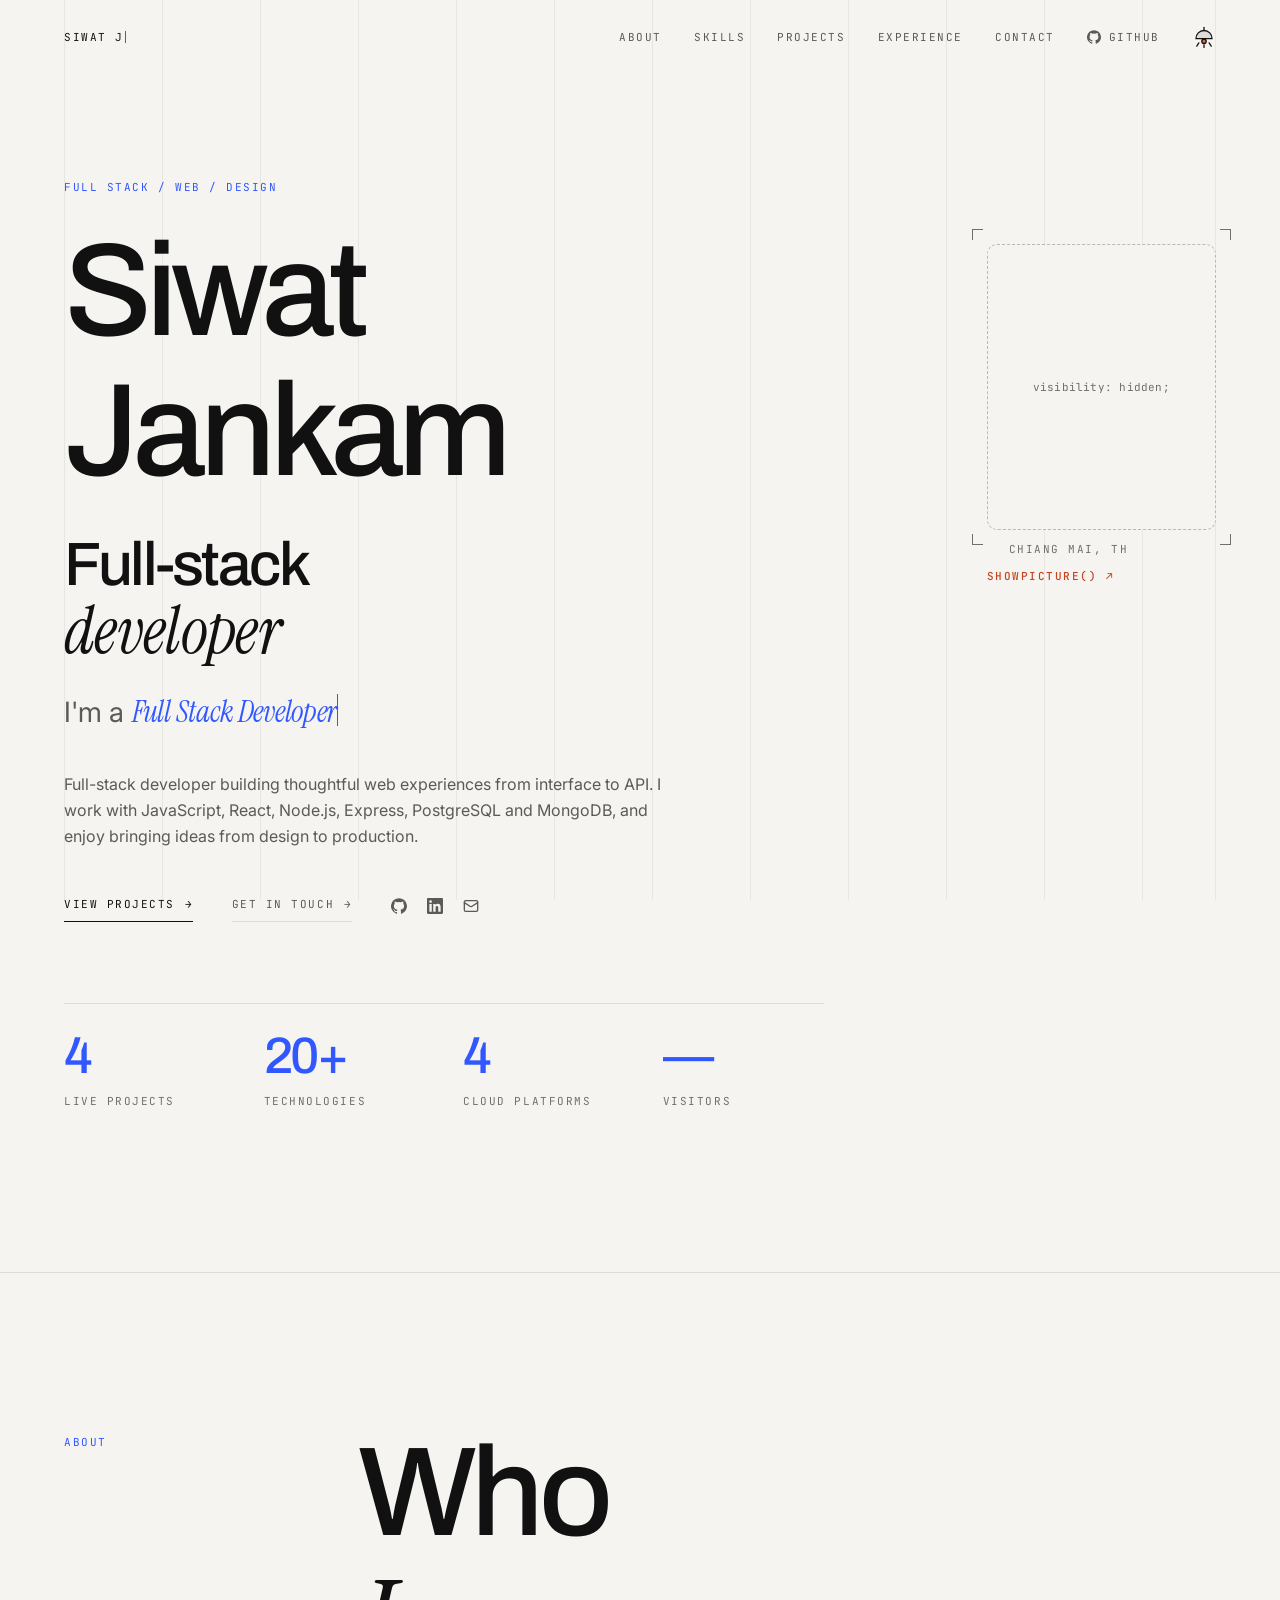
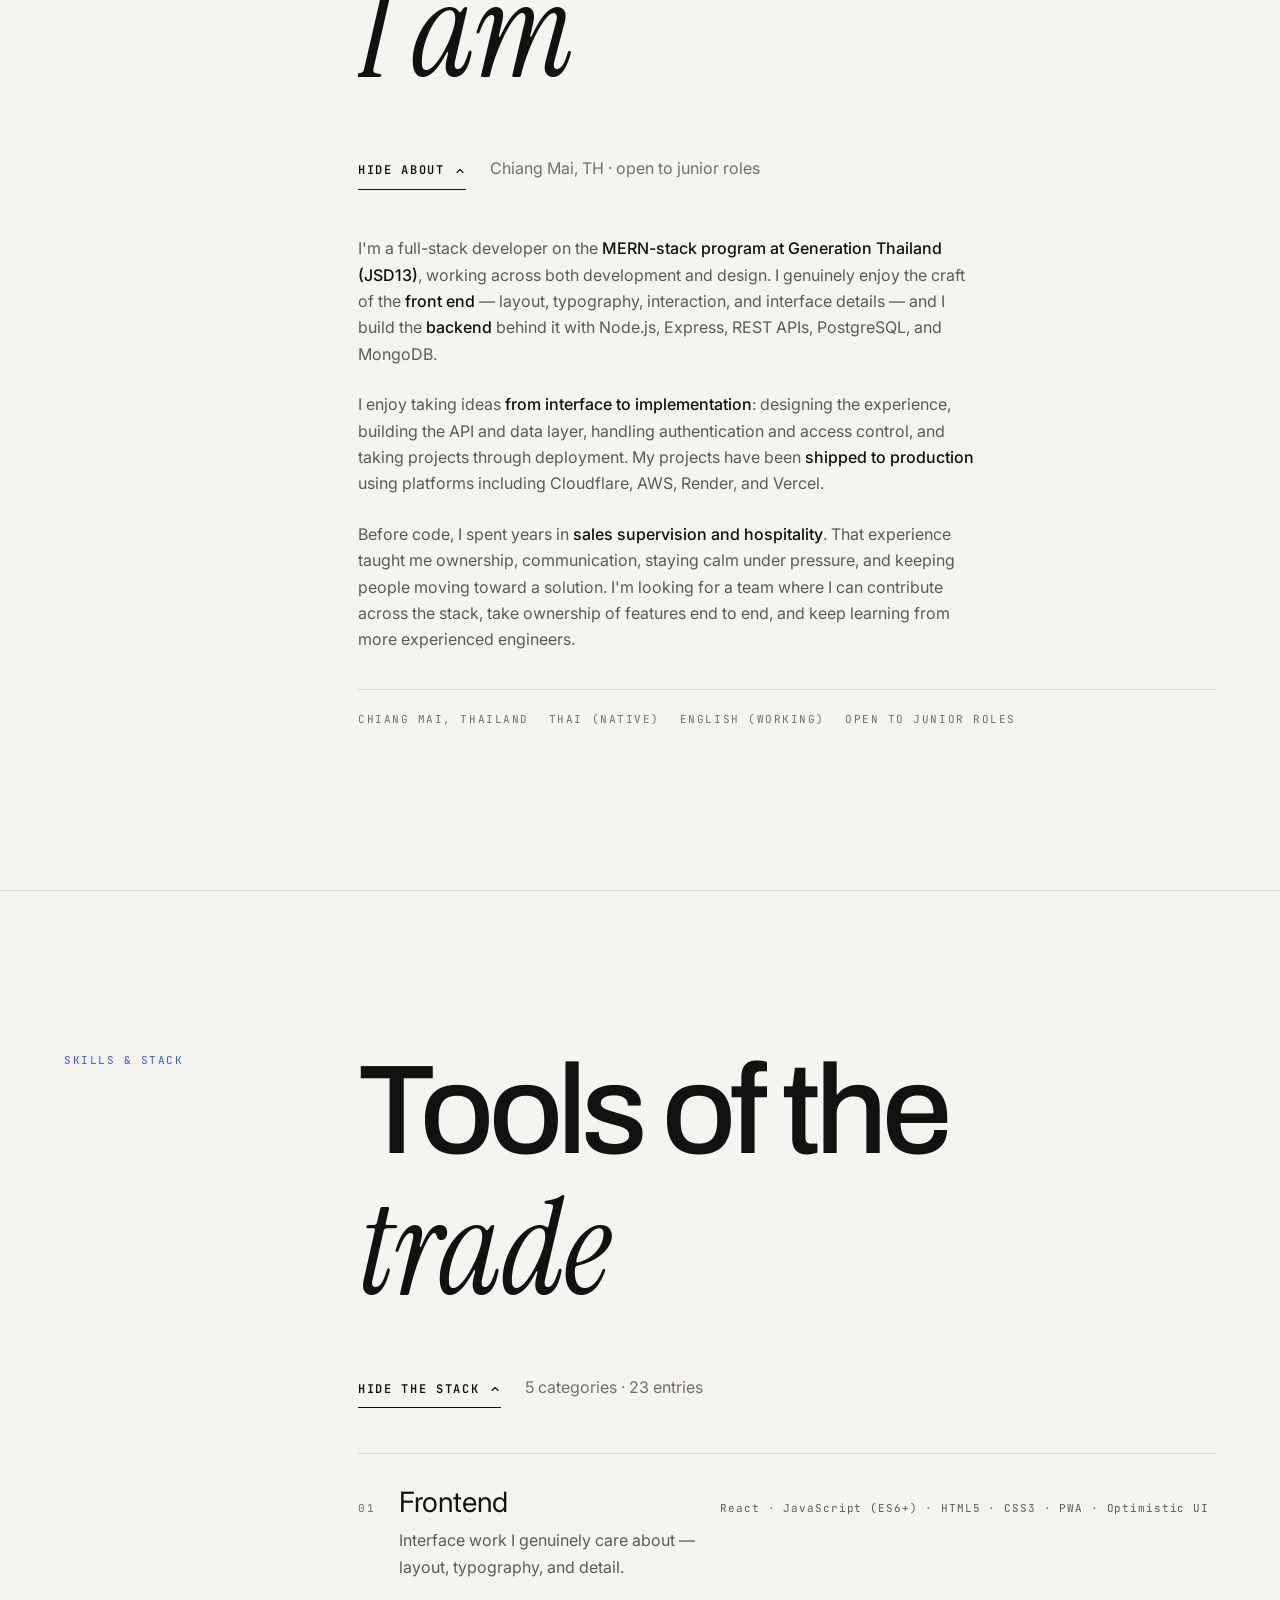
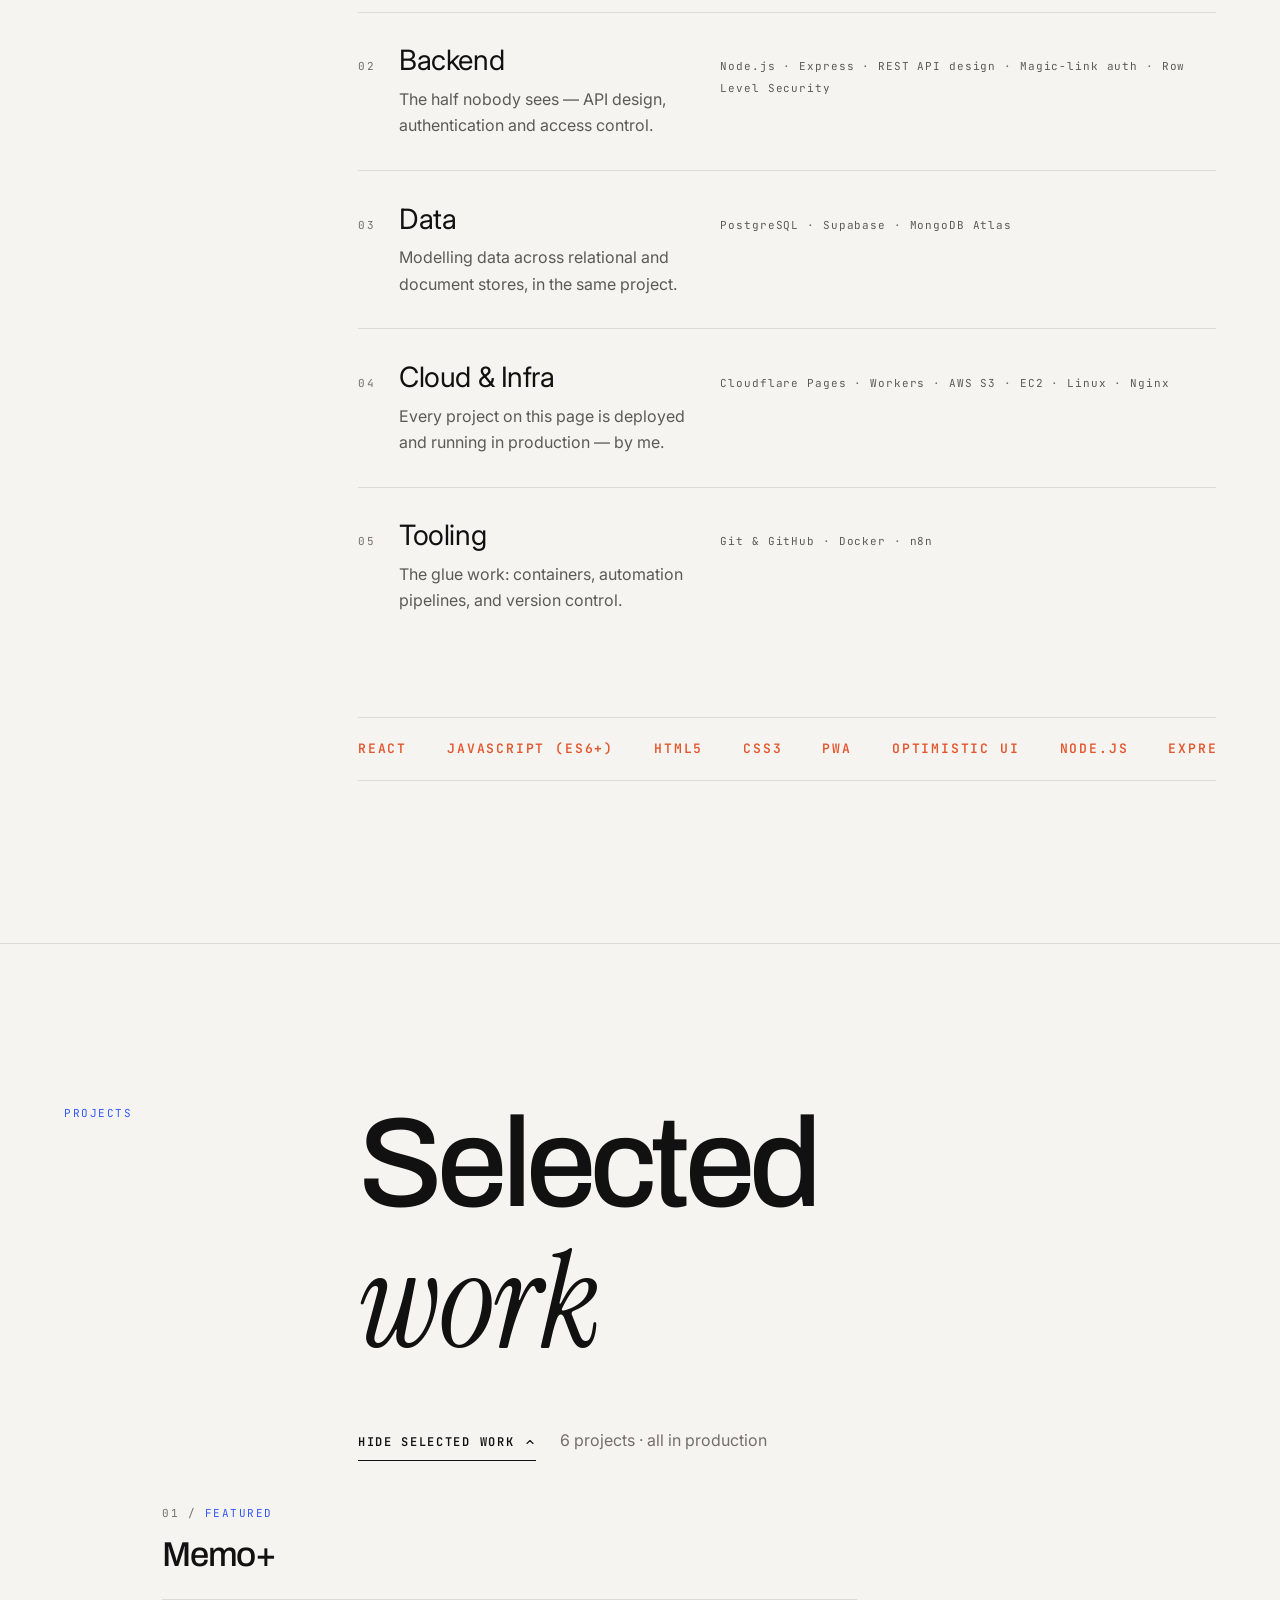
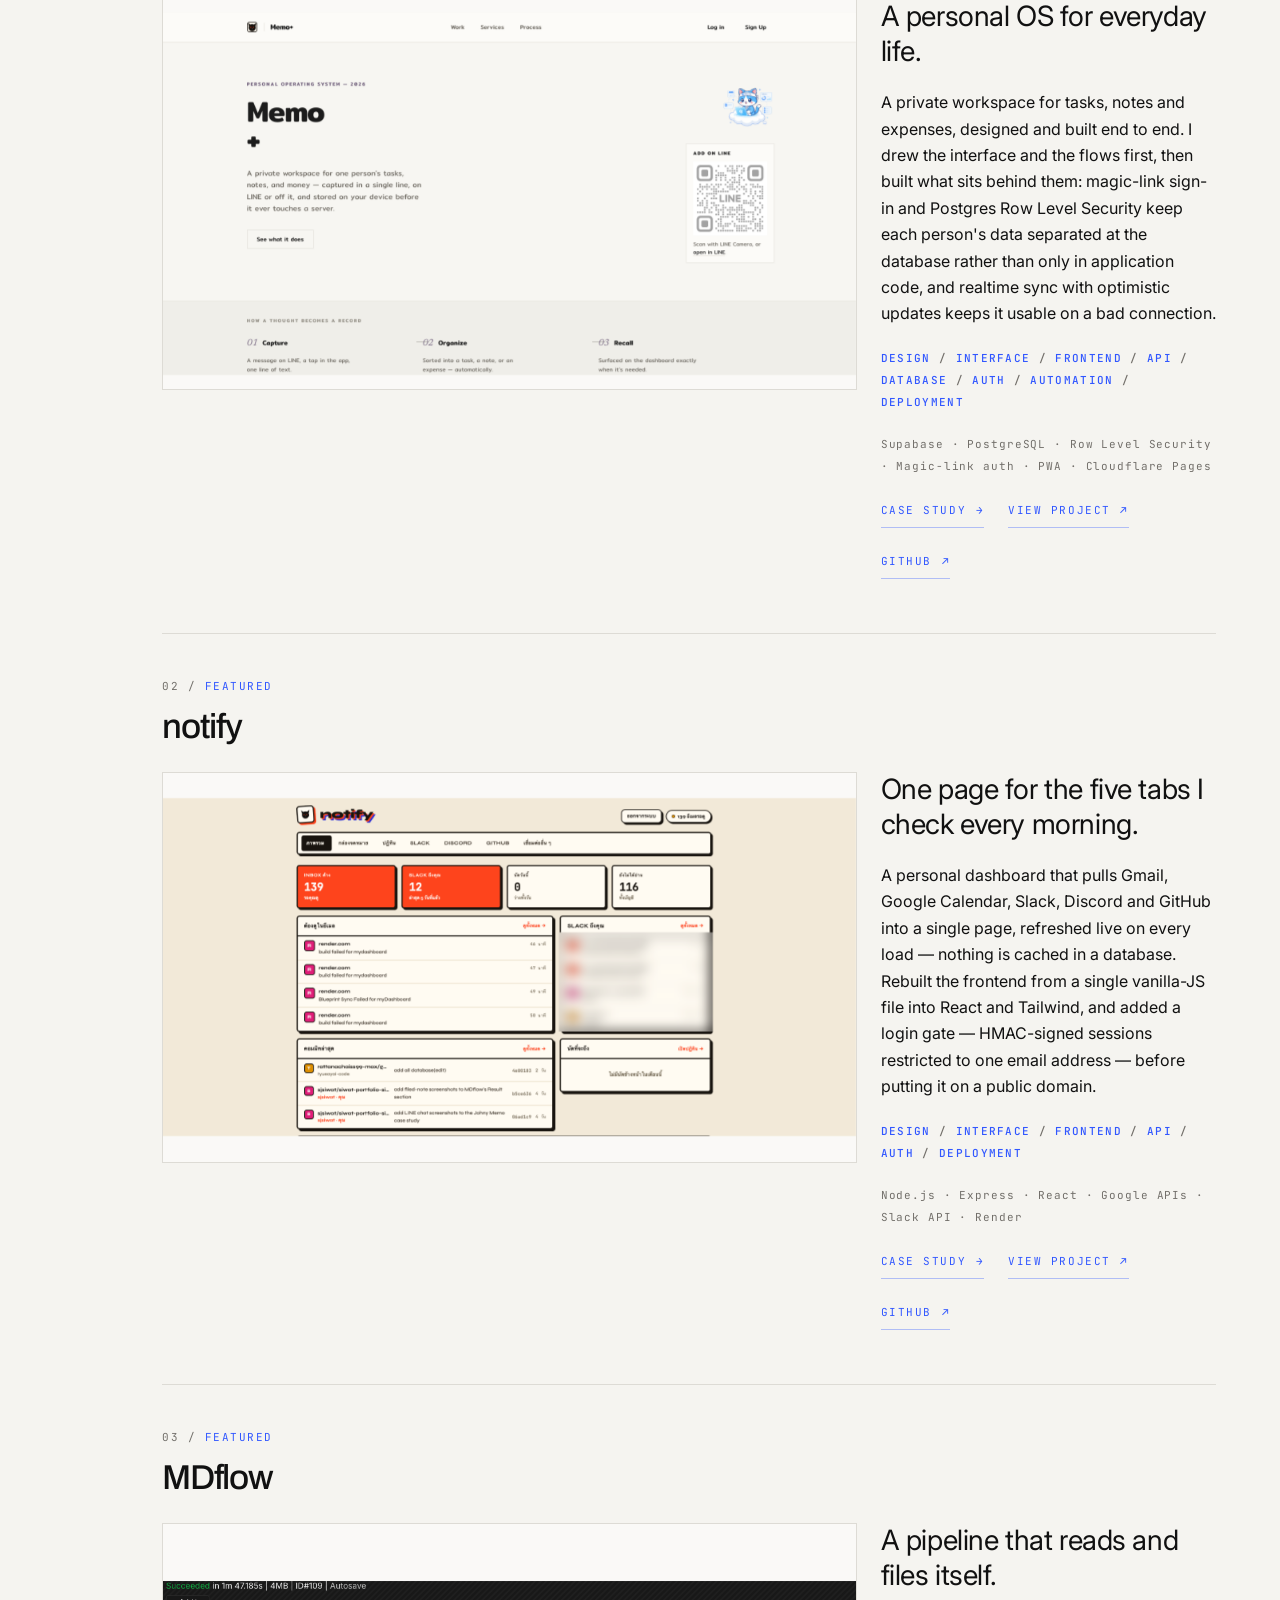
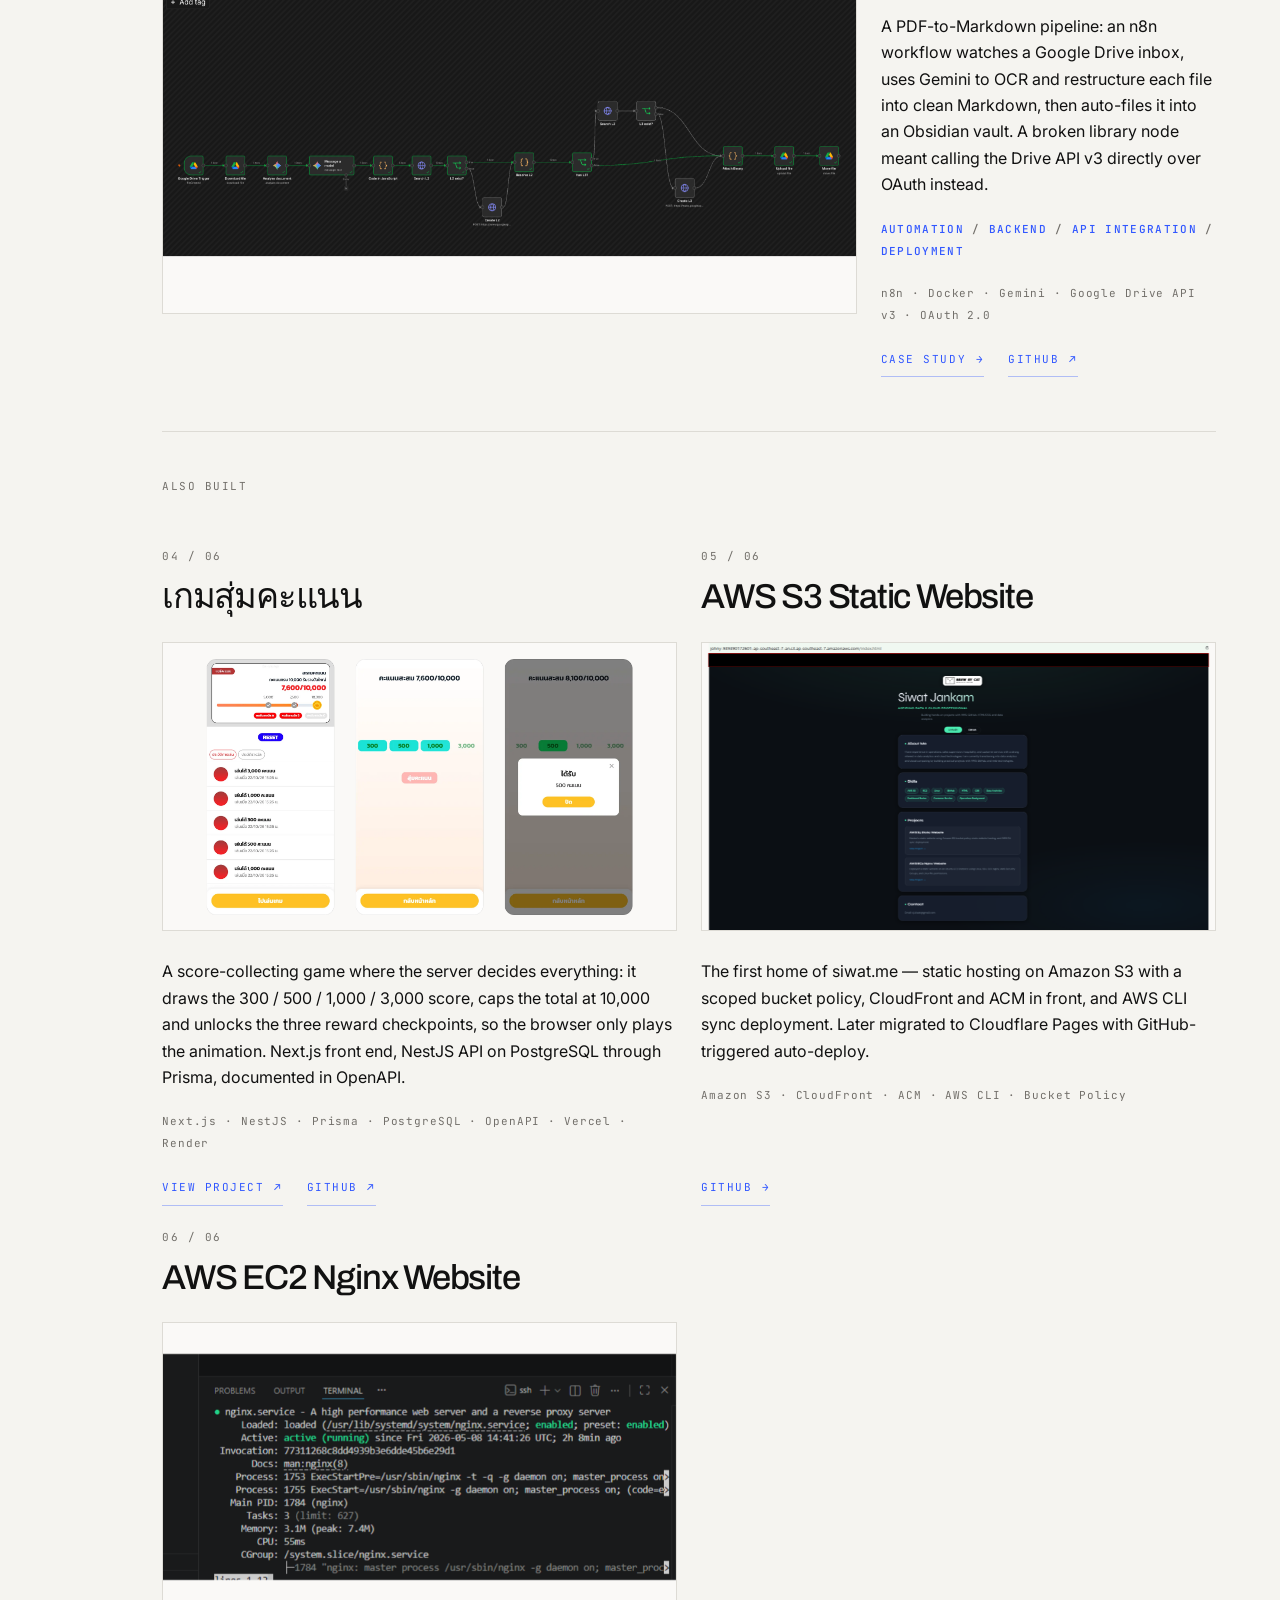
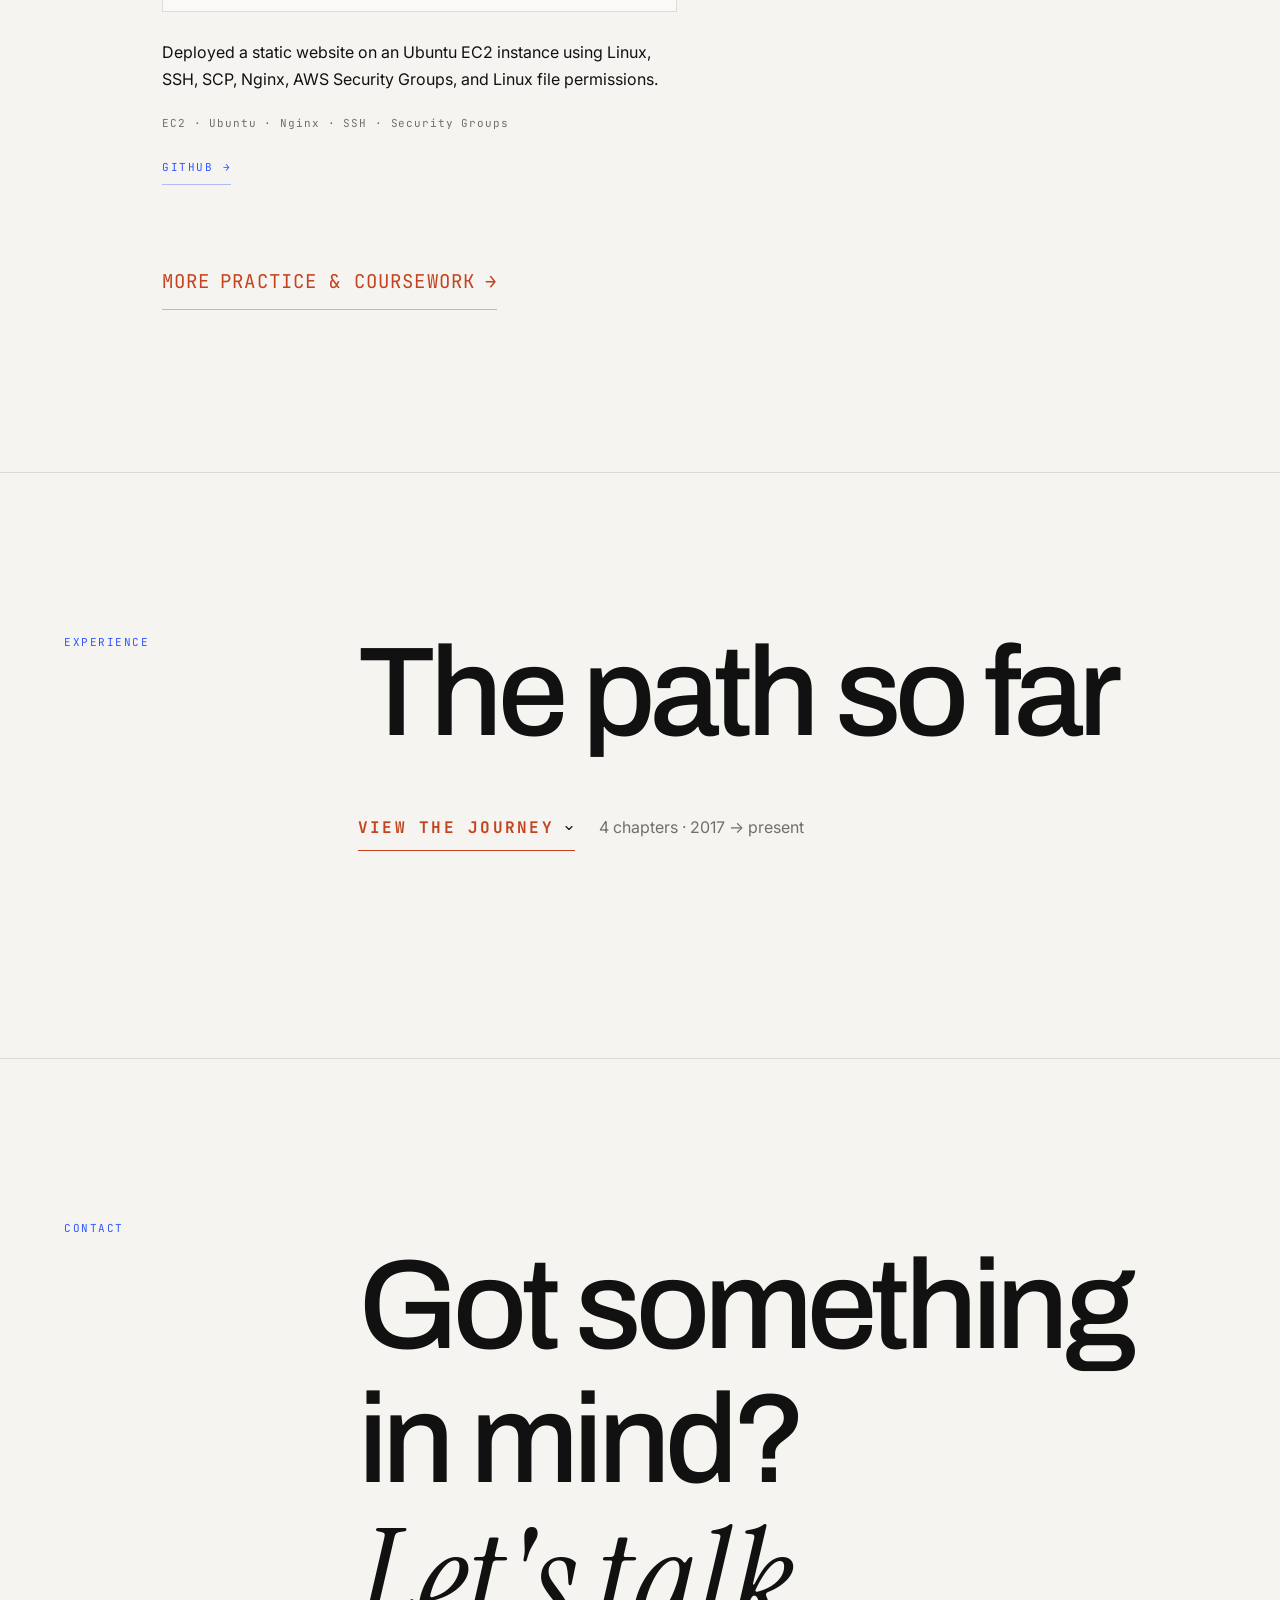
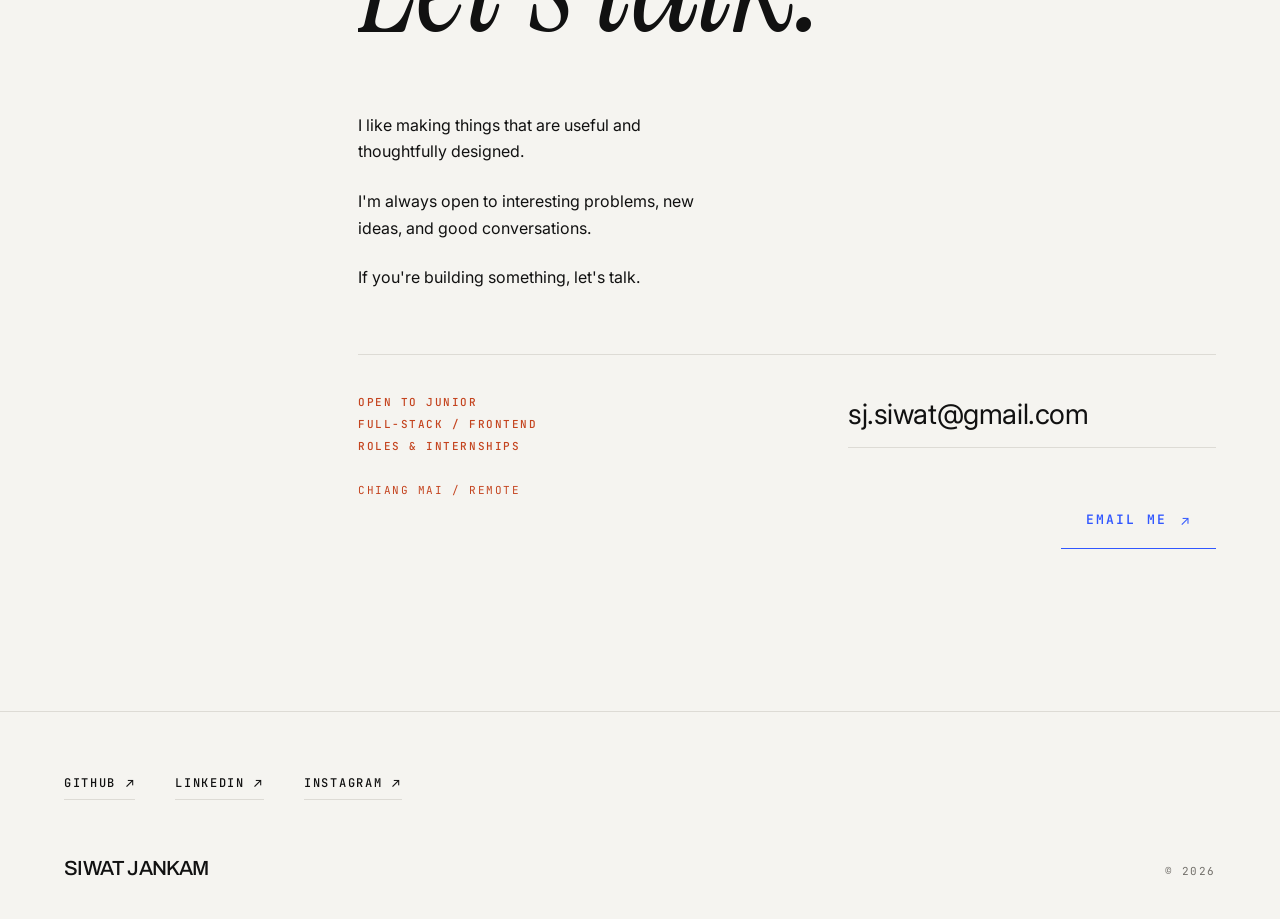
==== commit 417d0b25: "Add เกมสุ่มคะแนน (nextzy-game) to Also built" ====
--- a/index.html
+++ b/index.html
@@ -339,7 +339,7 @@
               <span class="disclosure__label">Hide selected work</span>
               <span class="disclosure__chev" aria-hidden="true"><svg width="12" height="12" fill="none" stroke="currentColor" stroke-width="2.25" stroke-linecap="round" stroke-linejoin="round" viewBox="0 0 24 24"><polyline points="6 9 12 15 18 9"/></svg></span>
             </button>
-            <span class="disclosure__hint">5 projects &middot; all in production</span>
+            <span class="disclosure__hint">6 projects &middot; all in production</span>
           </div>
 
           <div class="disclosure__panel disclosure__panel--wide is-open" id="panel-projects">
@@ -444,7 +444,27 @@
 
               <article class="project">
                 <div class="project__head">
-                  <span class="project__index">04 / 05</span>
+                  <span class="project__index">04 / 06</span>
+                  <h3 class="project__title" lang="th">เกมสุ่มคะแนน</h3>
+                </div>
+
+                <div class="project__figure img-reveal">
+                  <img src="project-images/nextzy-game.webp" alt="เกมสุ่มคะแนน — the home screen with the progress bar, the random-score round, and the result dialog" loading="lazy" />
+                </div>
+
+                <div class="project__text">
+                  <p class="project__desc">A score-collecting game where the server decides everything: it draws the 300 / 500 / 1,000 / 3,000 score, caps the total at 10,000 and unlocks the three reward checkpoints, so the browser only plays the animation. Next.js front end, NestJS API on PostgreSQL through Prisma, documented in OpenAPI.</p>
+                  <p class="project__meta"><span>Next.js</span><span>NestJS</span><span>Prisma</span><span>PostgreSQL</span><span>OpenAPI</span><span>Vercel</span><span>Render</span></p>
+                  <div class="project__links">
+                  <a class="btn btn--quiet project__cta" href="https://nextzy-game.vercel.app" target="_blank" rel="noopener">View project <span class="btn__arrow">&#8599;</span></a>
+                  <a class="btn btn--quiet" href="https://github.com/sjsiwat/nextzy-game" target="_blank" rel="noopener">GitHub <span class="btn__arrow">&#8599;</span></a>
+                  </div>
+                </div>
+              </article>
+
+              <article class="project">
+                <div class="project__head">
+                  <span class="project__index">05 / 06</span>
                   <h3 class="project__title">AWS S3 Static Website</h3>
                 </div>
 
@@ -463,7 +483,7 @@
 
               <article class="project">
                 <div class="project__head">
-                  <span class="project__index">05 / 05</span>
+                  <span class="project__index">06 / 06</span>
                   <h3 class="project__title">AWS EC2 Nginx Website</h3>
                 </div>
 
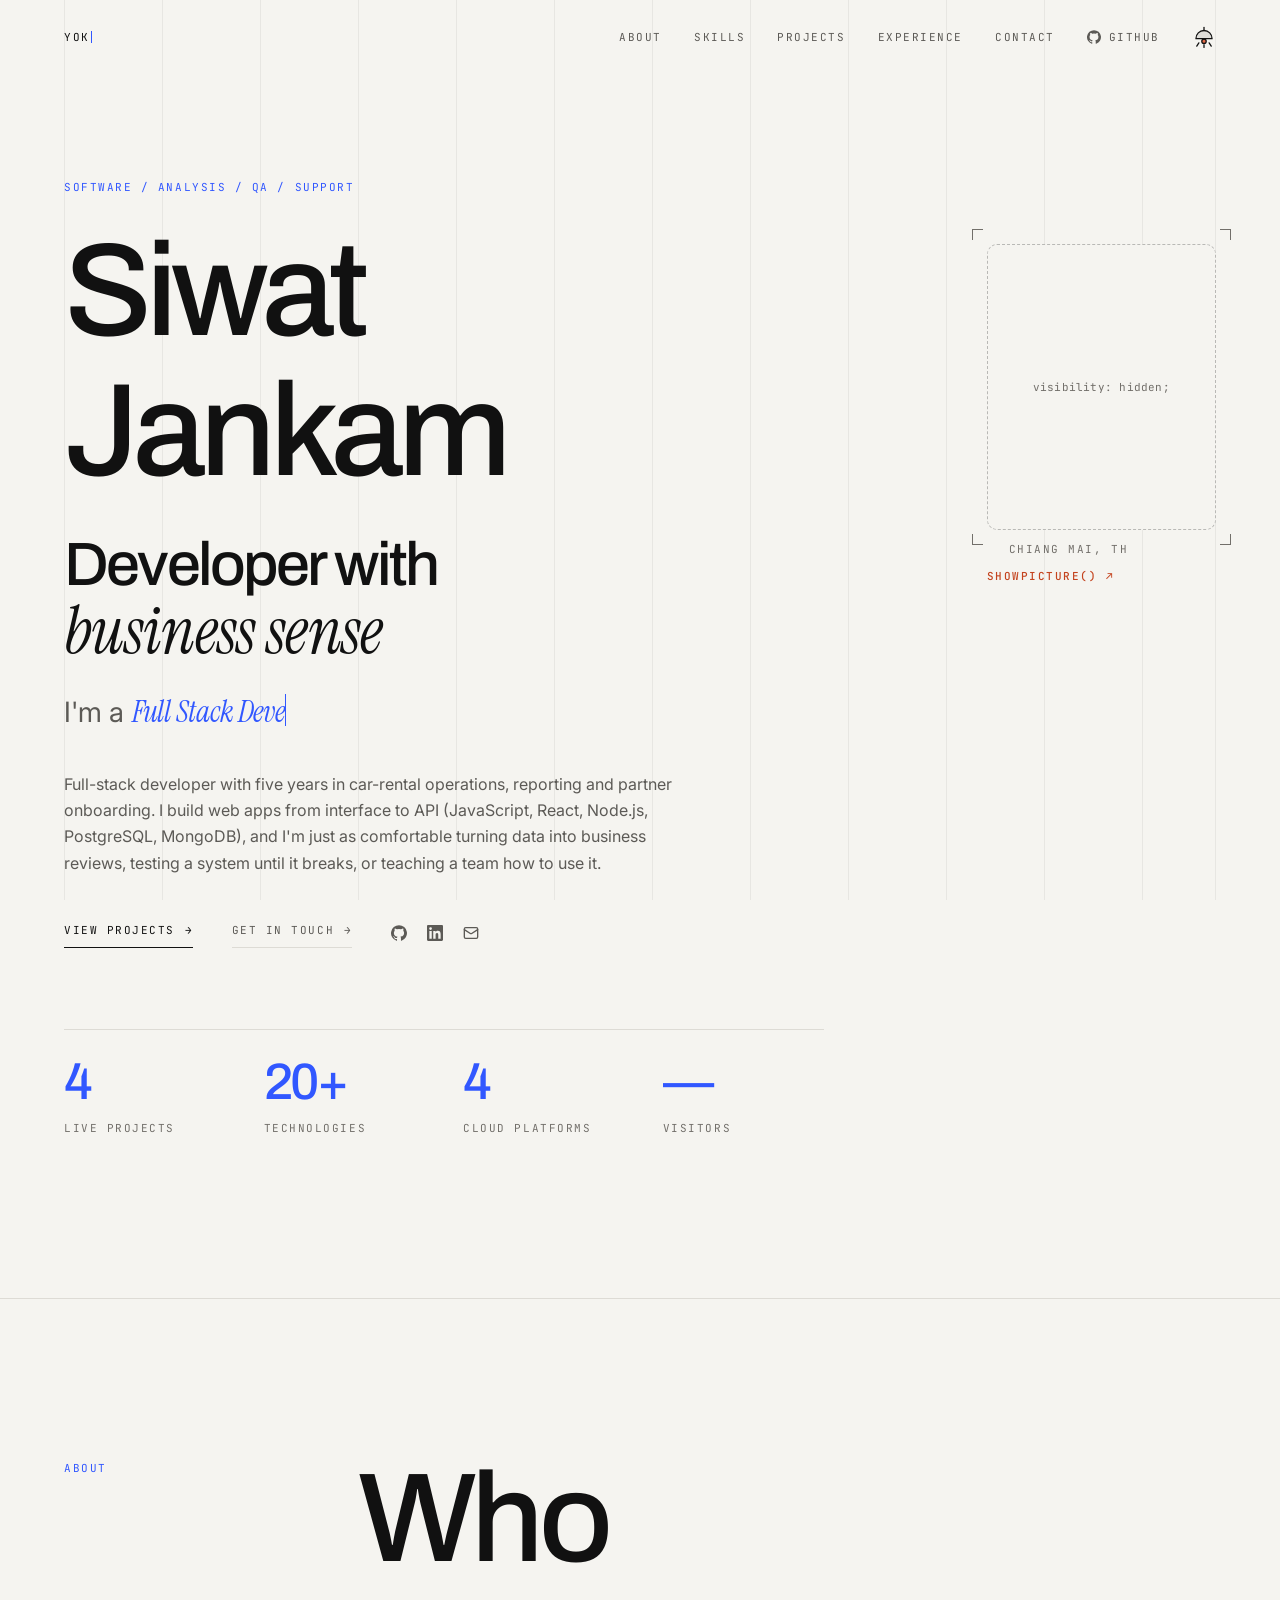
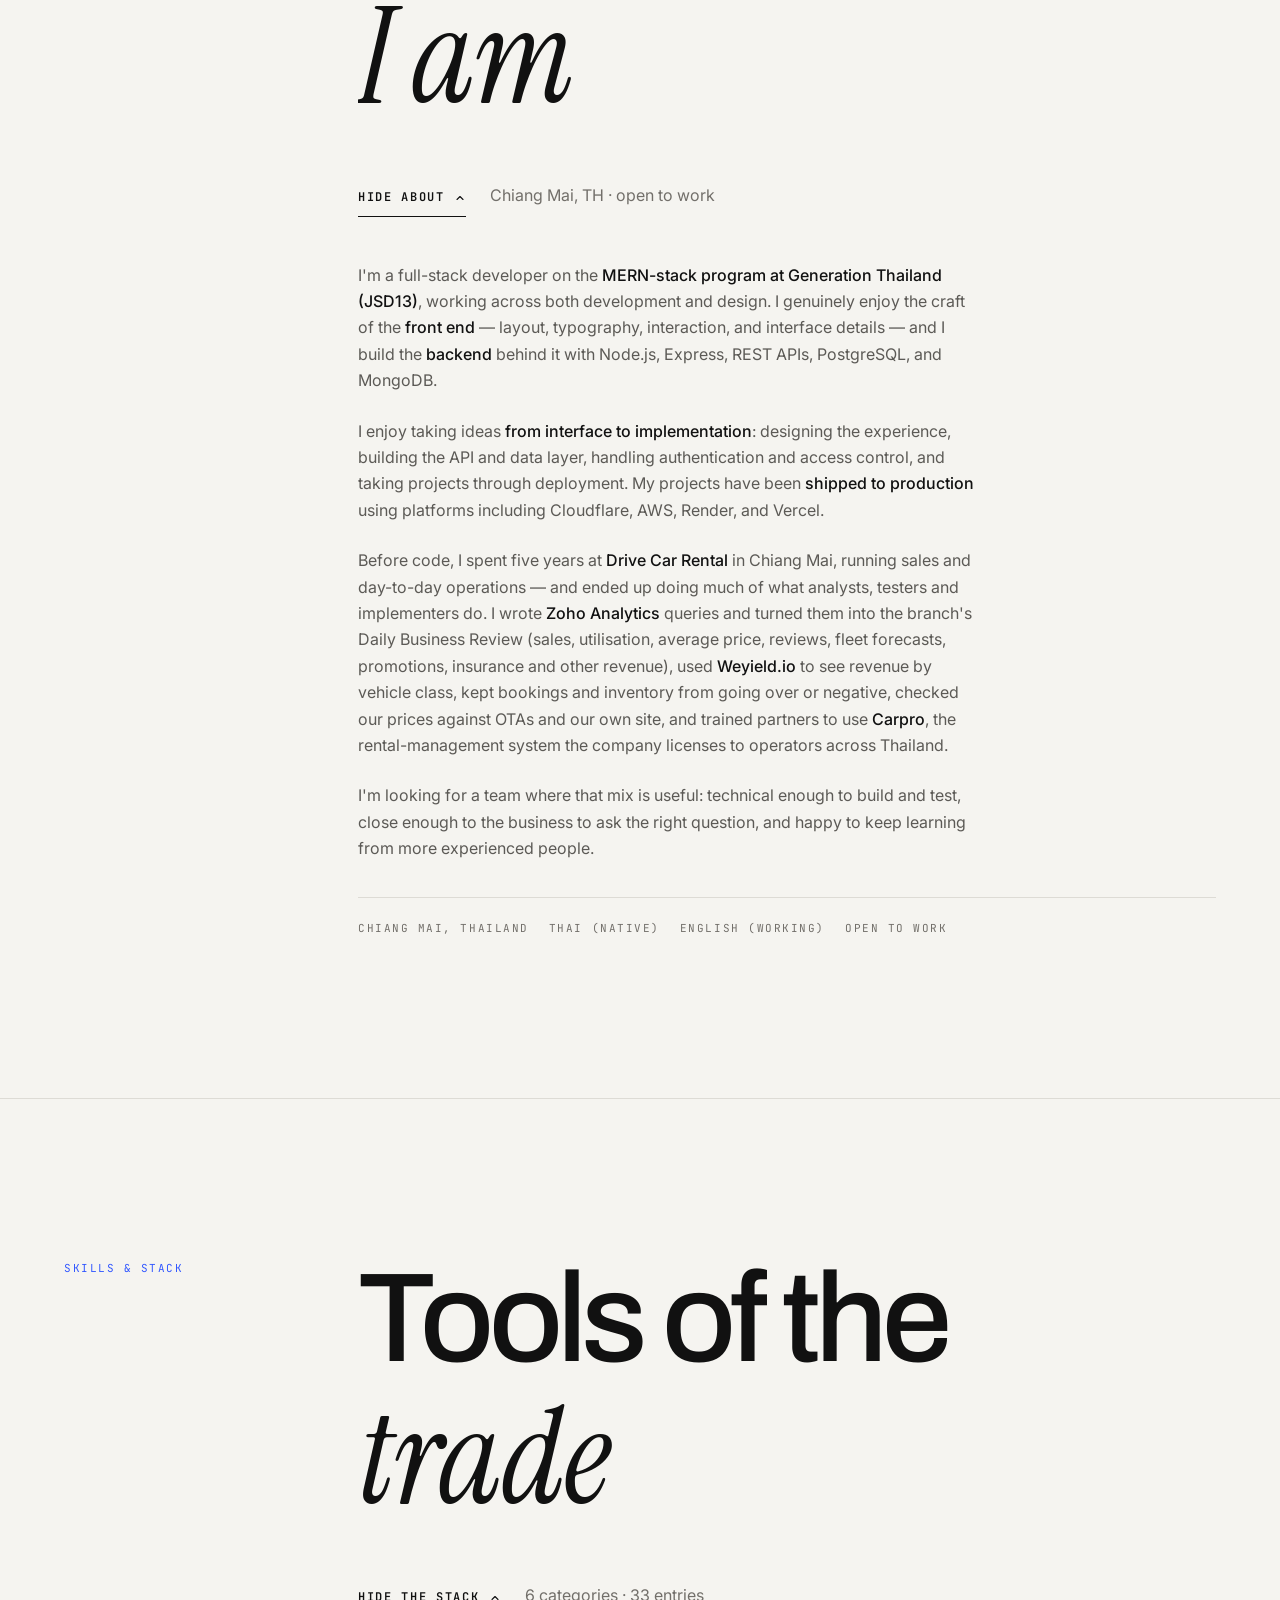
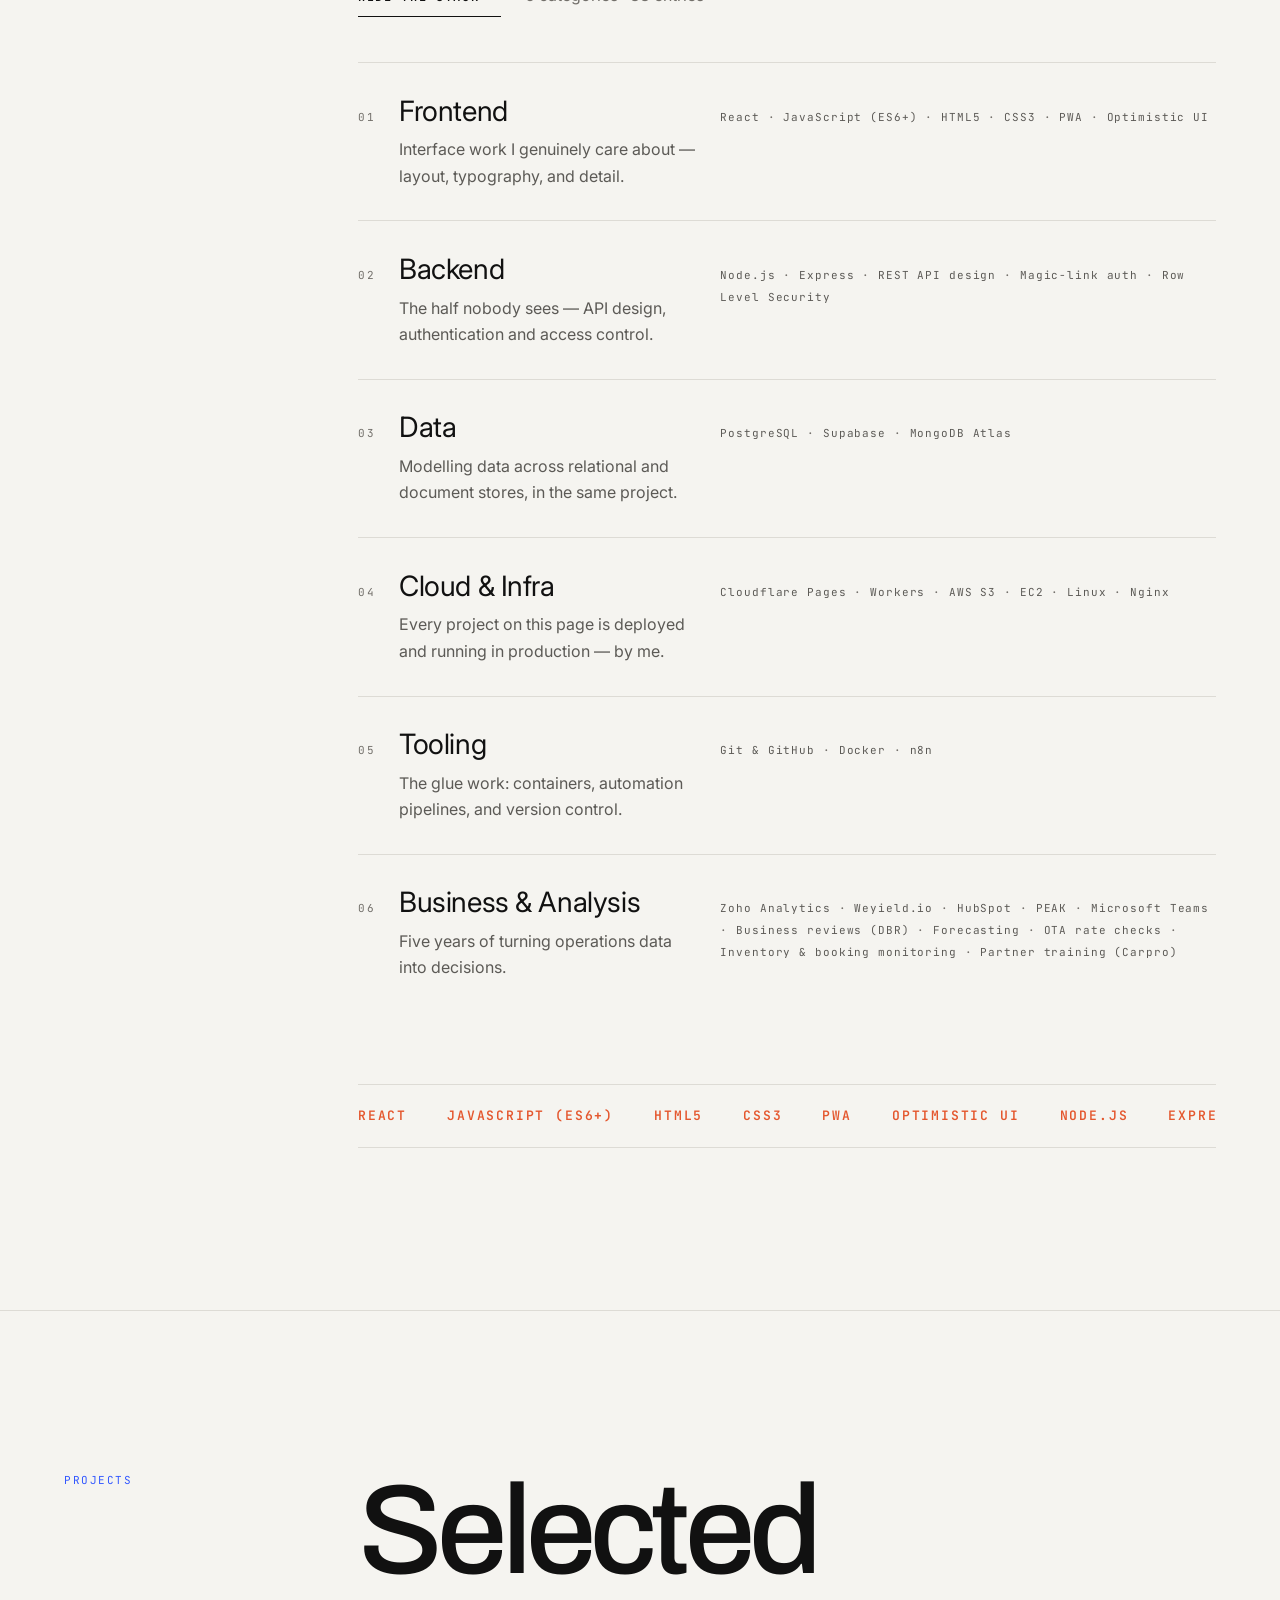
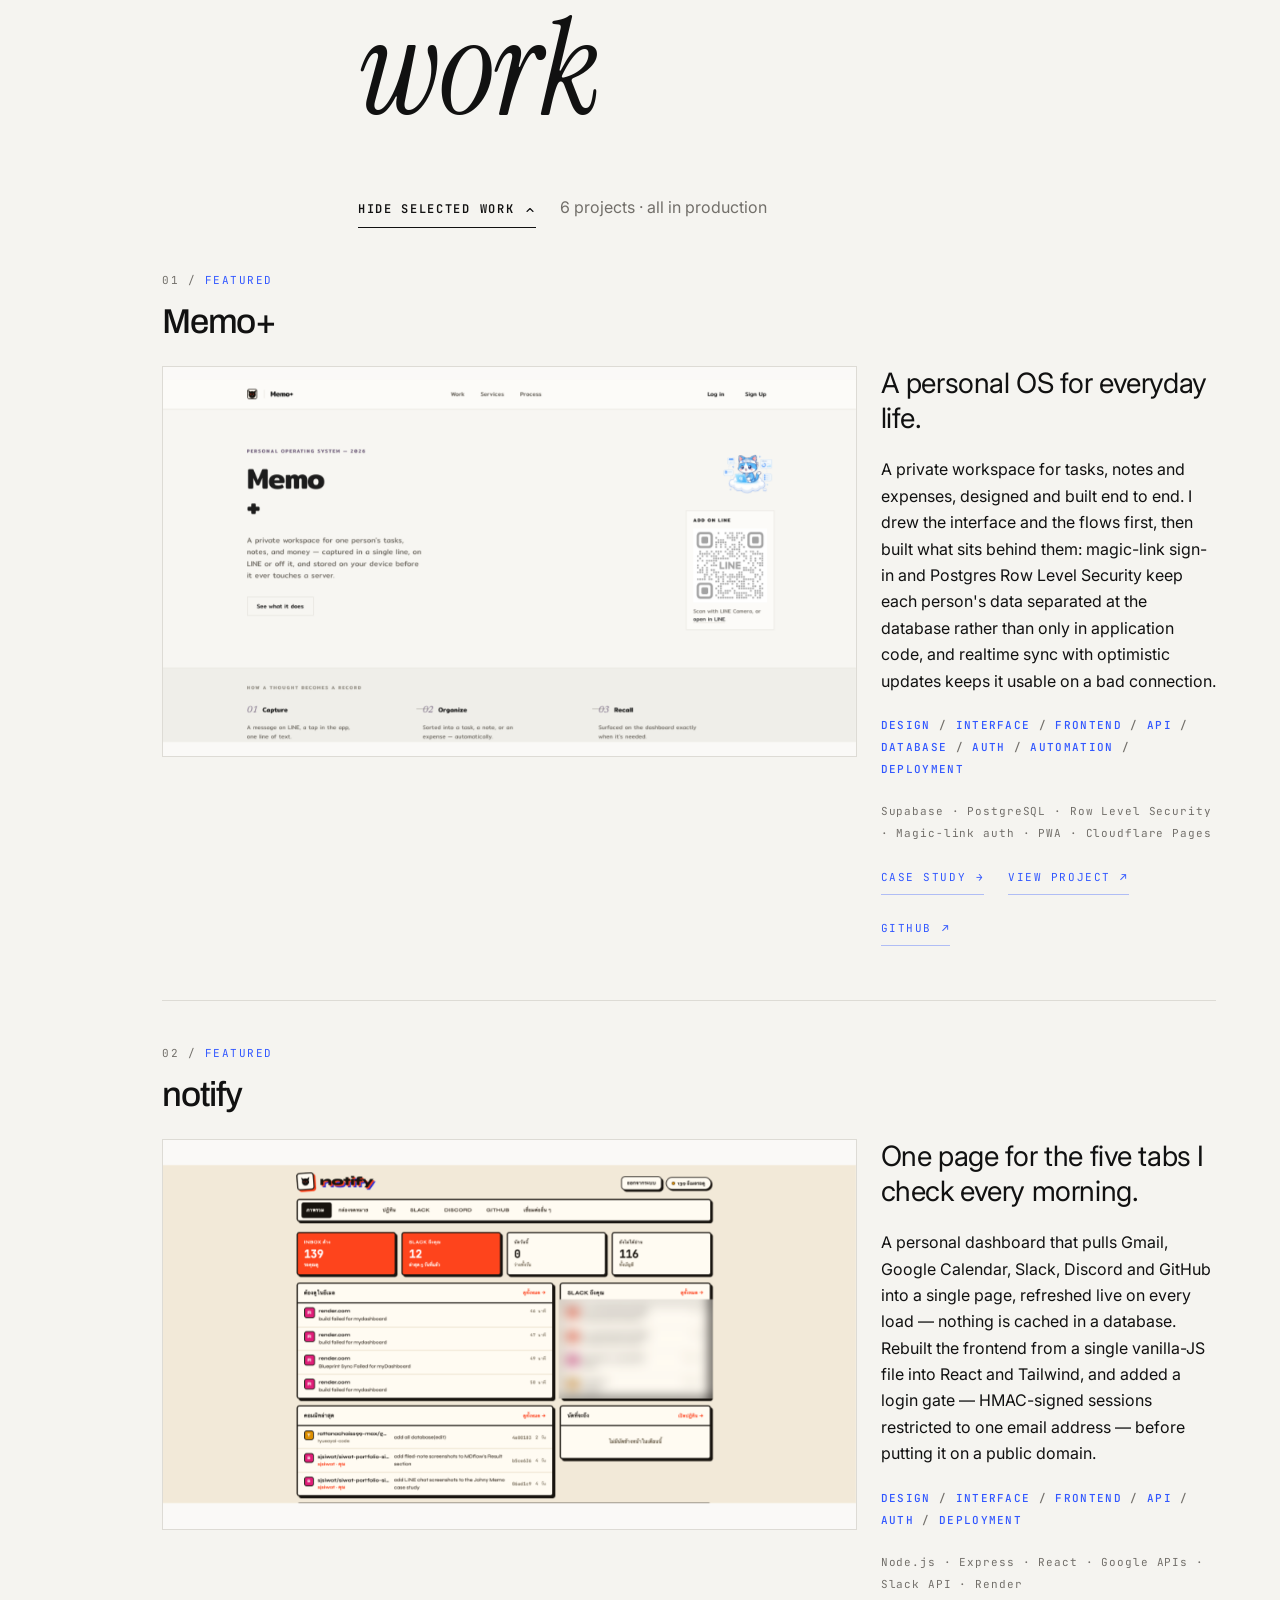
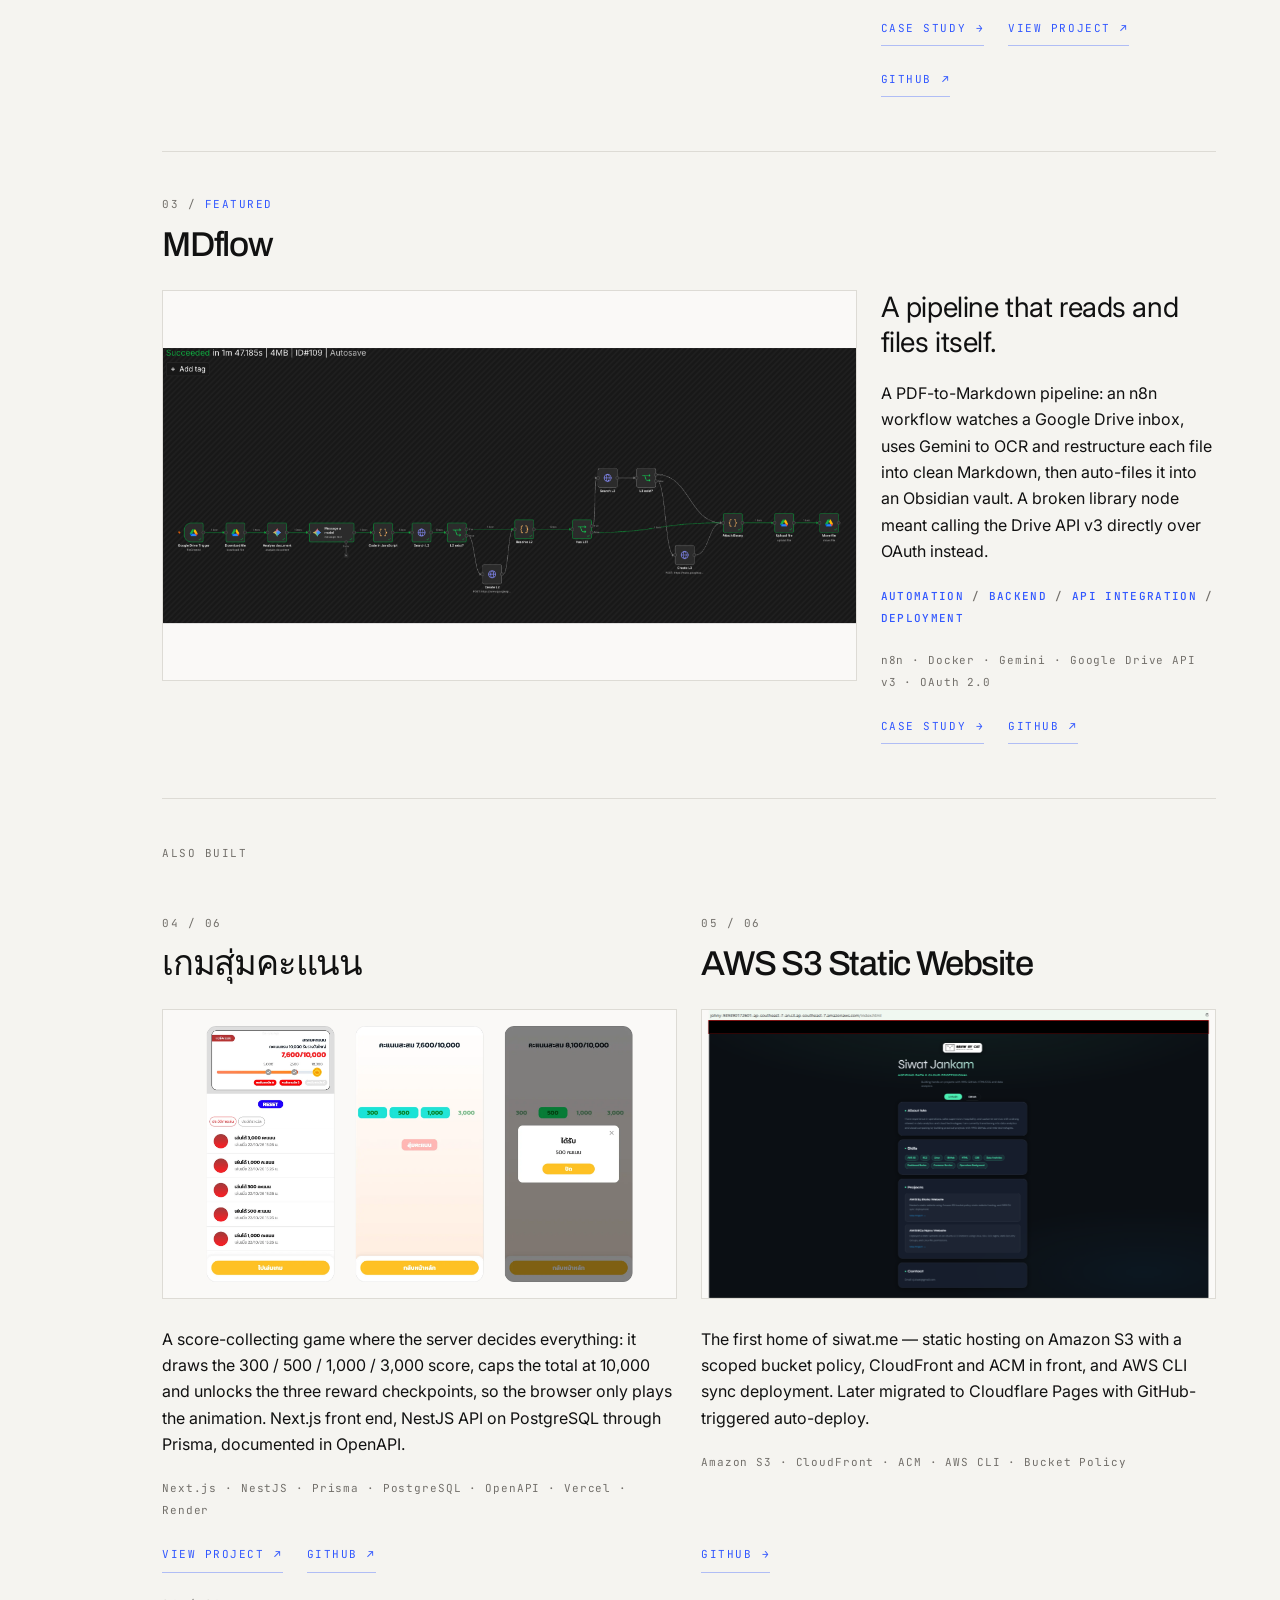
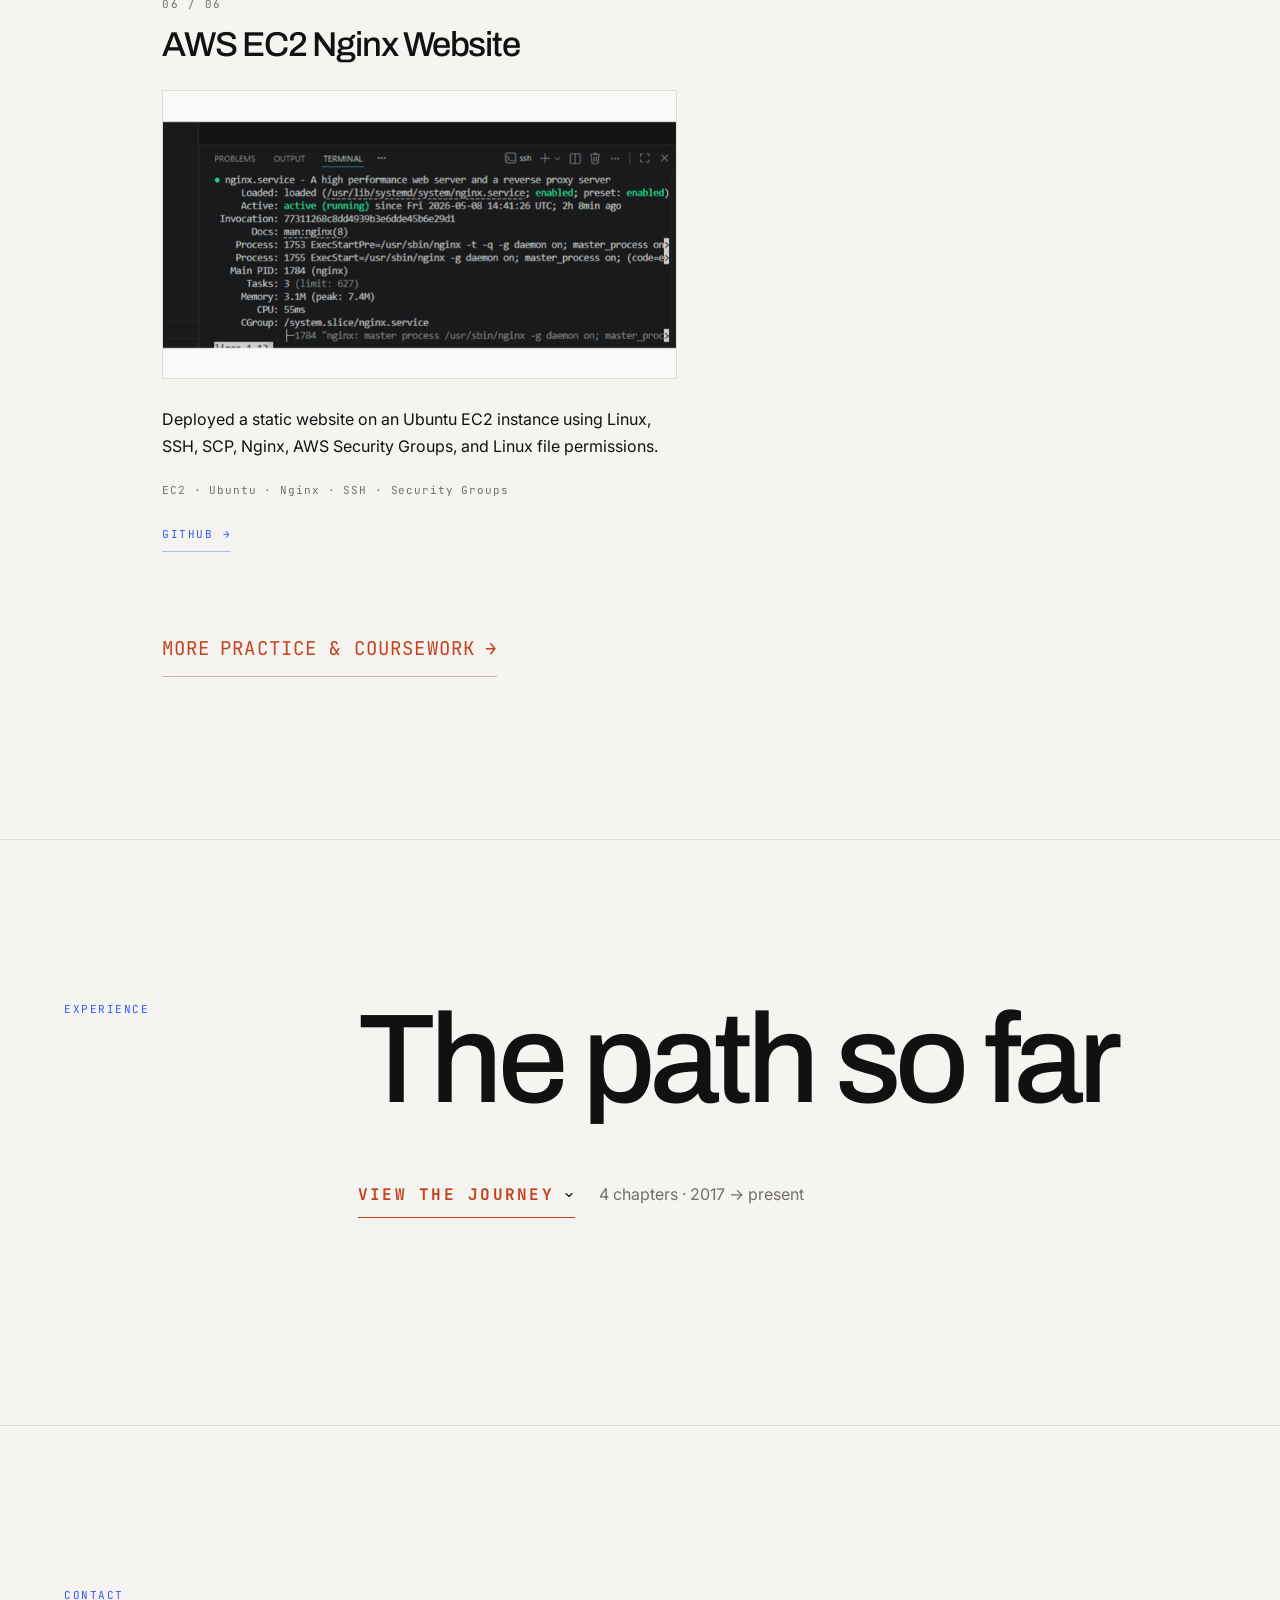
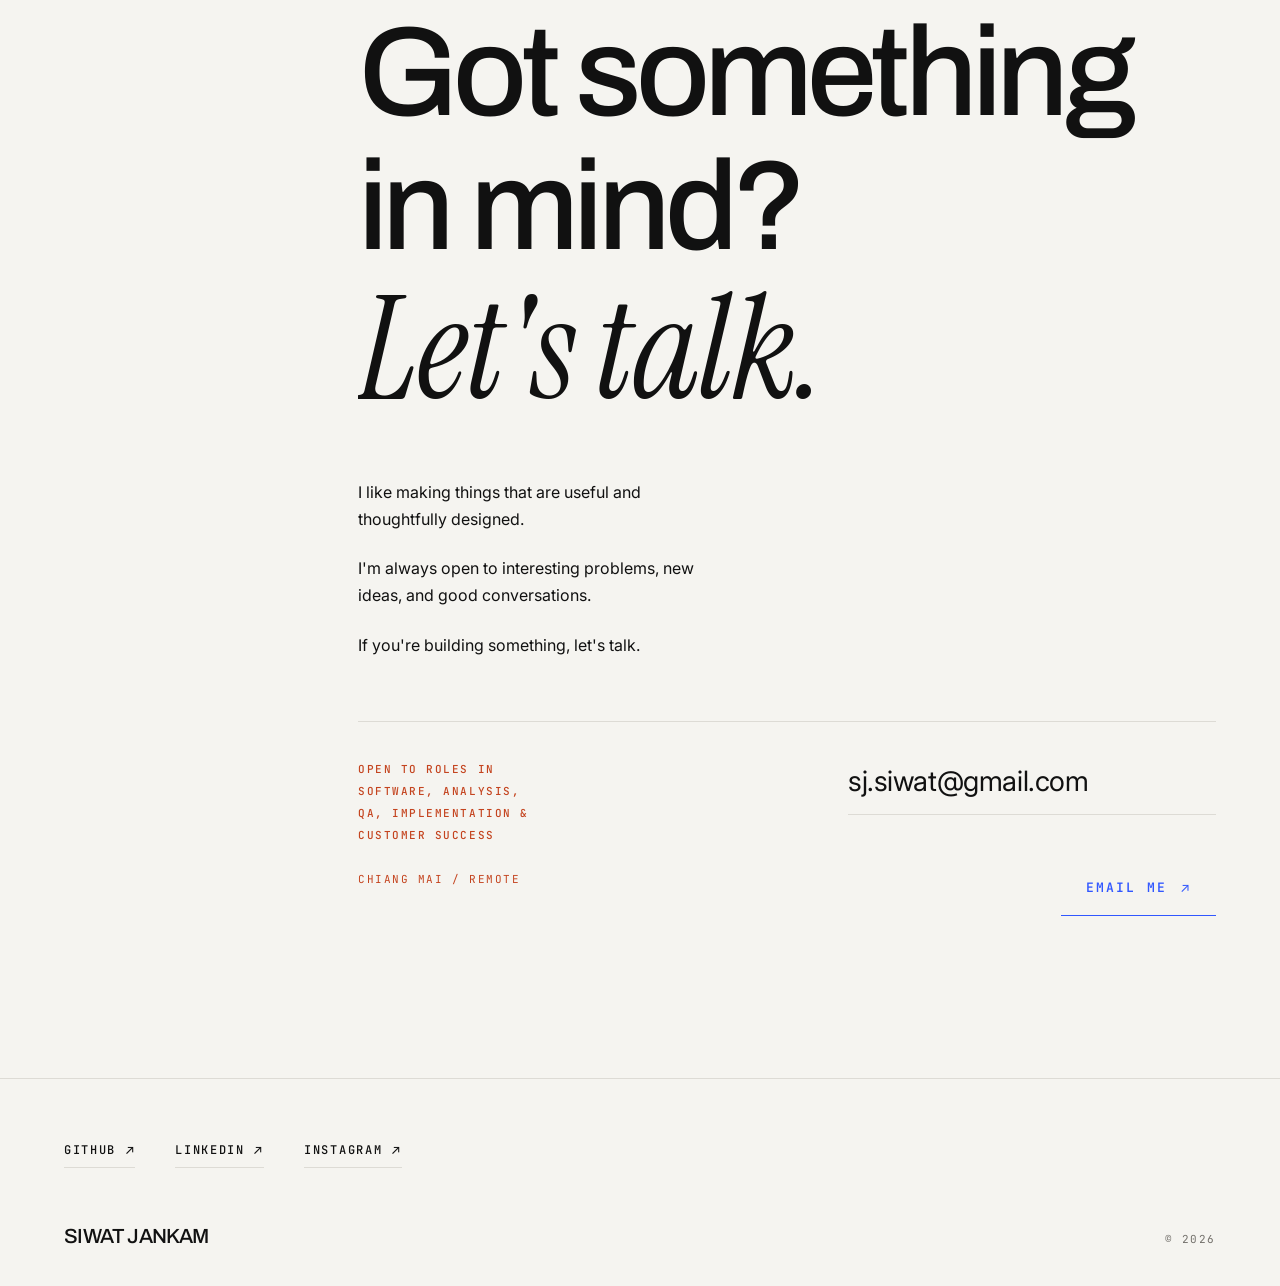
==== commit 889e1a72: "Reframe the site as open to software, analysis, QA and support roles Drop 'junior' everywhere, add t" ====
--- a/index.html
+++ b/index.html
@@ -7,8 +7,8 @@
   ════════════════════════════════════════════ -->
   <meta charset="UTF-8" />
   <meta name="viewport" content="width=device-width, initial-scale=1.0" />
-  <title>Siwat Jankam | Full Stack Developer Portfolio</title>
-  <meta name="description" content="Siwat Jankam — full stack developer in Chiang Mai, building thoughtful web experiences from interface to API with React, Node.js, Express, PostgreSQL and MongoDB." />
+  <title>Siwat Jankam | Software, Analysis &amp; QA Portfolio</title>
+  <meta name="description" content="Siwat Jankam — developer in Chiang Mai with five years of car-rental operations behind him. Builds web apps from interface to API, and is open to roles in software, analysis, QA, implementation and customer success." />
   <link rel="stylesheet" href="style.css" />
   <script>
     /* Runs before the first paint so a dark-mode visitor never sees a
@@ -100,13 +100,13 @@
       <div class="wrap hero__inner">
 
         <!-- Kicker owns the top row so the portrait can start level with the name -->
-        <p class="hero__kicker">Full Stack / Web / Design</p>
+        <p class="hero__kicker">Software / Analysis / QA / Support</p>
 
         <!-- Left: text -->
         <div class="hero__text">
           <h1 class="hero__name" data-letters aria-label="Siwat Jankam">Siwat<br />Jankam</h1>
 
-          <p class="hero__tagline">Full-stack<br /><span class="accent">developer</span></p>
+          <p class="hero__tagline">Developer with<br /><span class="accent">business sense</span></p>
 
           <div class="hero__typing">
             <span class="lead">I'm a</span>
@@ -114,9 +114,10 @@
           </div>
 
           <p class="hero__intro">
-            Full-stack developer building thoughtful web experiences from interface to API.
-            I work with JavaScript, React, Node.js, Express, PostgreSQL and MongoDB, and enjoy
-            bringing ideas from design to production.
+            Full-stack developer with five years in car-rental operations, reporting and partner
+            onboarding. I build web apps from interface to API (JavaScript, React, Node.js,
+            PostgreSQL, MongoDB), and I'm just as comfortable turning data into business reviews,
+            testing a system until it breaks, or teaching a team how to use it.
           </p>
 
           <div class="hero__actions">
@@ -202,7 +203,7 @@
               <span class="disclosure__label">Hide about</span>
               <span class="disclosure__chev" aria-hidden="true"><svg width="12" height="12" fill="none" stroke="currentColor" stroke-width="2.25" stroke-linecap="round" stroke-linejoin="round" viewBox="0 0 24 24"><polyline points="6 9 12 15 18 9"/></svg></span>
             </button>
-            <span class="disclosure__hint">Chiang Mai, TH &middot; open to junior roles</span>
+            <span class="disclosure__hint">Chiang Mai, TH &middot; open to work</span>
           </div>
 
           <div class="disclosure__panel is-open" id="panel-about">
@@ -223,17 +224,26 @@
                 production</strong> using platforms including Cloudflare, AWS, Render, and Vercel.
               </p>
               <p>
-                Before code, I spent years in <strong>sales supervision and hospitality</strong>. That
-                experience taught me ownership, communication, staying calm under pressure, and keeping
-                people moving toward a solution. I'm looking for a team where I can contribute across the
-                stack, take ownership of features end to end, and keep learning from more experienced
-                engineers.
+                Before code, I spent five years at <strong>Drive Car Rental</strong> in Chiang Mai,
+                running sales and day-to-day operations — and ended up doing much of what analysts,
+                testers and implementers do. I wrote <strong>Zoho Analytics</strong> queries and turned
+                them into the branch's Daily Business Review (sales, utilisation, average price,
+                reviews, fleet forecasts, promotions, insurance and other revenue), used
+                <strong>Weyield.io</strong> to see revenue by vehicle class, kept bookings and inventory
+                from going over or negative, checked our prices against OTAs and our own site, and
+                trained partners to use <strong>Carpro</strong>, the rental-management system the
+                company licenses to operators across Thailand.
+              </p>
+              <p>
+                I'm looking for a team where that mix is useful: technical enough to build and test,
+                close enough to the business to ask the right question, and happy to keep learning
+                from more experienced people.
               </p>
               <div class="about-meta">
                 <span>Chiang Mai, Thailand</span>
                 <span>Thai (Native)</span>
                 <span>English (Working)</span>
-                <span>Open to junior roles</span>
+                <span>Open to work</span>
               </div>
             </div>
             </div>
@@ -259,7 +269,7 @@
               <span class="disclosure__label">Hide the stack</span>
               <span class="disclosure__chev" aria-hidden="true"><svg width="12" height="12" fill="none" stroke="currentColor" stroke-width="2.25" stroke-linecap="round" stroke-linejoin="round" viewBox="0 0 24 24"><polyline points="6 9 12 15 18 9"/></svg></span>
             </button>
-            <span class="disclosure__hint">5 categories &middot; 23 entries</span>
+            <span class="disclosure__hint">6 categories &middot; 33 entries</span>
           </div>
 
           <div class="disclosure__panel is-open" id="panel-skills">
@@ -308,10 +318,19 @@
               <p class="stack__tags"><span>Git &amp; GitHub</span><span>Docker</span><span>n8n</span></p>
             </div>
 
+            <div class="stack__row">
+              <span class="stack__num">06</span>
+              <div>
+                <h3 class="stack__name">Business &amp; Analysis</h3>
+                <p class="stack__note">Five years of turning operations data into decisions.</p>
+              </div>
+              <p class="stack__tags"><span>Zoho Analytics</span><span>Weyield.io</span><span>HubSpot</span><span>PEAK</span><span>Microsoft Teams</span><span>Business reviews (DBR)</span><span>Forecasting</span><span>OTA rate checks</span><span>Inventory &amp; booking monitoring</span><span>Partner training (Carpro)</span></p>
+            </div>
+
             <div class="marquee" aria-hidden="true">
               <div class="marquee__track">
-                <div class="marquee__group"><span>React</span><span>JavaScript (ES6+)</span><span>HTML5</span><span>CSS3</span><span>PWA</span><span>Optimistic UI</span><span>Node.js</span><span>Express</span><span>REST API design</span><span>Magic-link auth</span><span>Row Level Security</span><span>PostgreSQL</span><span>Supabase</span><span>MongoDB Atlas</span><span>Cloudflare Pages</span><span>Workers</span><span>AWS S3</span><span>EC2</span><span>Linux</span><span>Nginx</span><span>Git &amp; GitHub</span><span>Docker</span><span>n8n</span></div>
-                <div class="marquee__group"><span>React</span><span>JavaScript (ES6+)</span><span>HTML5</span><span>CSS3</span><span>PWA</span><span>Optimistic UI</span><span>Node.js</span><span>Express</span><span>REST API design</span><span>Magic-link auth</span><span>Row Level Security</span><span>PostgreSQL</span><span>Supabase</span><span>MongoDB Atlas</span><span>Cloudflare Pages</span><span>Workers</span><span>AWS S3</span><span>EC2</span><span>Linux</span><span>Nginx</span><span>Git &amp; GitHub</span><span>Docker</span><span>n8n</span></div>
+                <div class="marquee__group"><span>React</span><span>JavaScript (ES6+)</span><span>HTML5</span><span>CSS3</span><span>PWA</span><span>Optimistic UI</span><span>Node.js</span><span>Express</span><span>REST API design</span><span>Magic-link auth</span><span>Row Level Security</span><span>PostgreSQL</span><span>Supabase</span><span>MongoDB Atlas</span><span>Cloudflare Pages</span><span>Workers</span><span>AWS S3</span><span>EC2</span><span>Linux</span><span>Nginx</span><span>Git &amp; GitHub</span><span>Docker</span><span>n8n</span><span>Zoho Analytics</span><span>Weyield.io</span><span>HubSpot</span><span>PEAK</span><span>Microsoft Teams</span><span>Business reviews (DBR)</span><span>Forecasting</span><span>OTA rate checks</span><span>Inventory &amp; booking monitoring</span><span>Partner training (Carpro)</span></div>
+                <div class="marquee__group"><span>React</span><span>JavaScript (ES6+)</span><span>HTML5</span><span>CSS3</span><span>PWA</span><span>Optimistic UI</span><span>Node.js</span><span>Express</span><span>REST API design</span><span>Magic-link auth</span><span>Row Level Security</span><span>PostgreSQL</span><span>Supabase</span><span>MongoDB Atlas</span><span>Cloudflare Pages</span><span>Workers</span><span>AWS S3</span><span>EC2</span><span>Linux</span><span>Nginx</span><span>Git &amp; GitHub</span><span>Docker</span><span>n8n</span><span>Zoho Analytics</span><span>Weyield.io</span><span>HubSpot</span><span>PEAK</span><span>Microsoft Teams</span><span>Business reviews (DBR)</span><span>Forecasting</span><span>OTA rate checks</span><span>Inventory &amp; booking monitoring</span><span>Partner training (Carpro)</span></div>
               </div>
             </div>
 
@@ -640,6 +659,12 @@
                     <ul class="tl-list">
                     <li>Led the branch to a <strong>Top 3 revenue ranking company-wide in 2025</strong>, owning sales targets, daily operations and team coaching.</li>
                     <li>Raised service ratings into the Top 3 among Chiang Mai car rental operators on both Google Reviews and Rentalcars.com by standardising service touchpoints and following up on every complaint.</li>
+                    <li>Built the branch's Daily Business Review (DBR) in <strong>Zoho Analytics</strong>, writing the queries myself and summarising it every month — sales, utilisation, average price, reviews, promotions, insurance and ancillary revenue — and forecast how many cars to put into service.</li>
+                    <li>Used <strong>Weyield.io</strong> to break revenue down by vehicle class, daily to yearly, and fed it into sales planning.</li>
+                    <li>Monitored bookings and inventory in the back office to keep availability from going over or negative, and cross-checked our rates against OTA listings and our own website.</li>
+                    <li>Trained partners to run <strong>Carpro</strong>, the rental-management system the company licenses to several rental operators in Thailand.</li>
+                    <li>Kept the branch's books in <strong>PEAK</strong> — expenses with VAT, pre-VAT amounts and withholding tax — cleared the branch's spending every month and requested the next month's budget.</li>
+                    <li>Ran <strong>HubSpot</strong> as the customer database (contacts, emails, sales details) so the team could follow up, and sent group and targeted email campaigns; pitched rental services to corporate and organisation clients.</li>
                     </ul>
                   </div>
                 </article>
@@ -684,7 +709,7 @@
 
           <div class="contact__panel reveal">
             <div class="contact__availability">
-              <p class="contact__status">Open to junior <span class="u-nowrap">full-stack</span> / frontend roles &amp; internships</p>
+              <p class="contact__status">Open to roles in software, analysis, <span class="u-nowrap">QA,</span> implementation &amp; customer success</p>
               <p class="contact__place">Chiang Mai / Remote</p>
             </div>
 
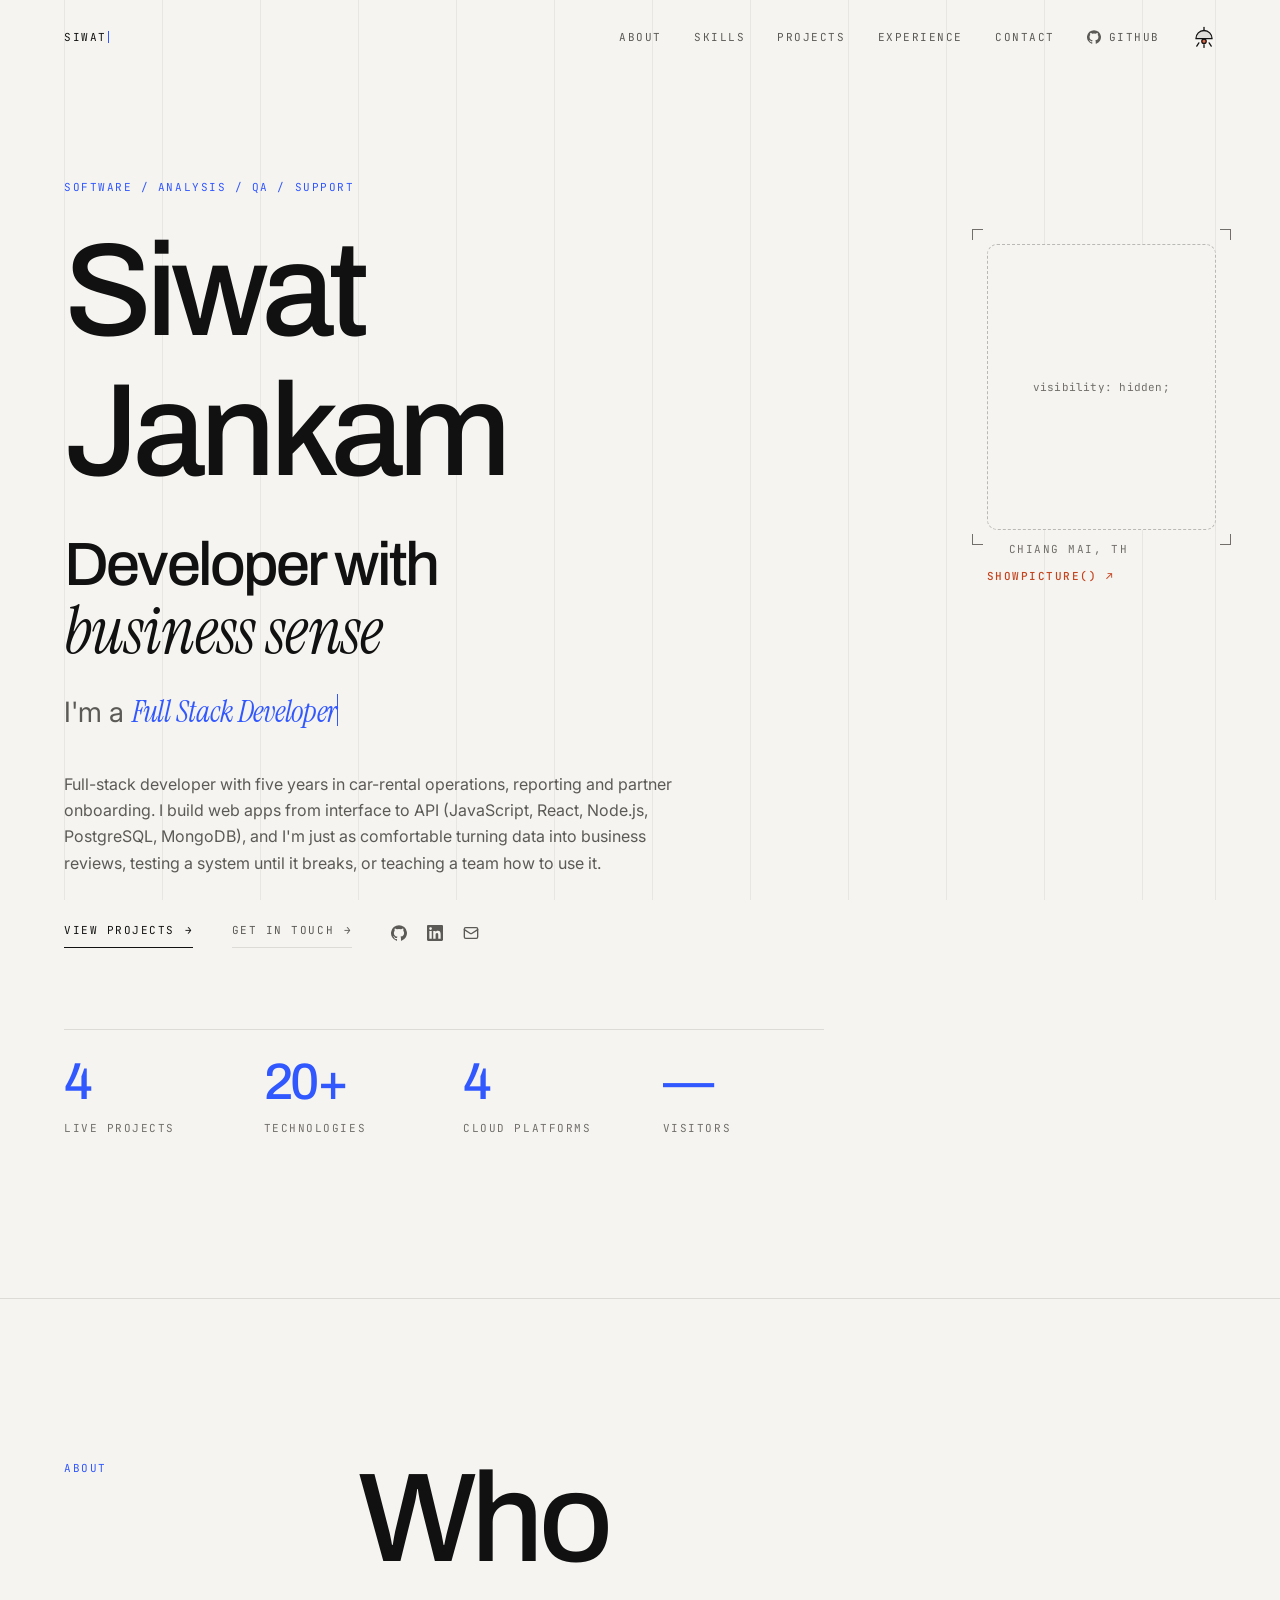
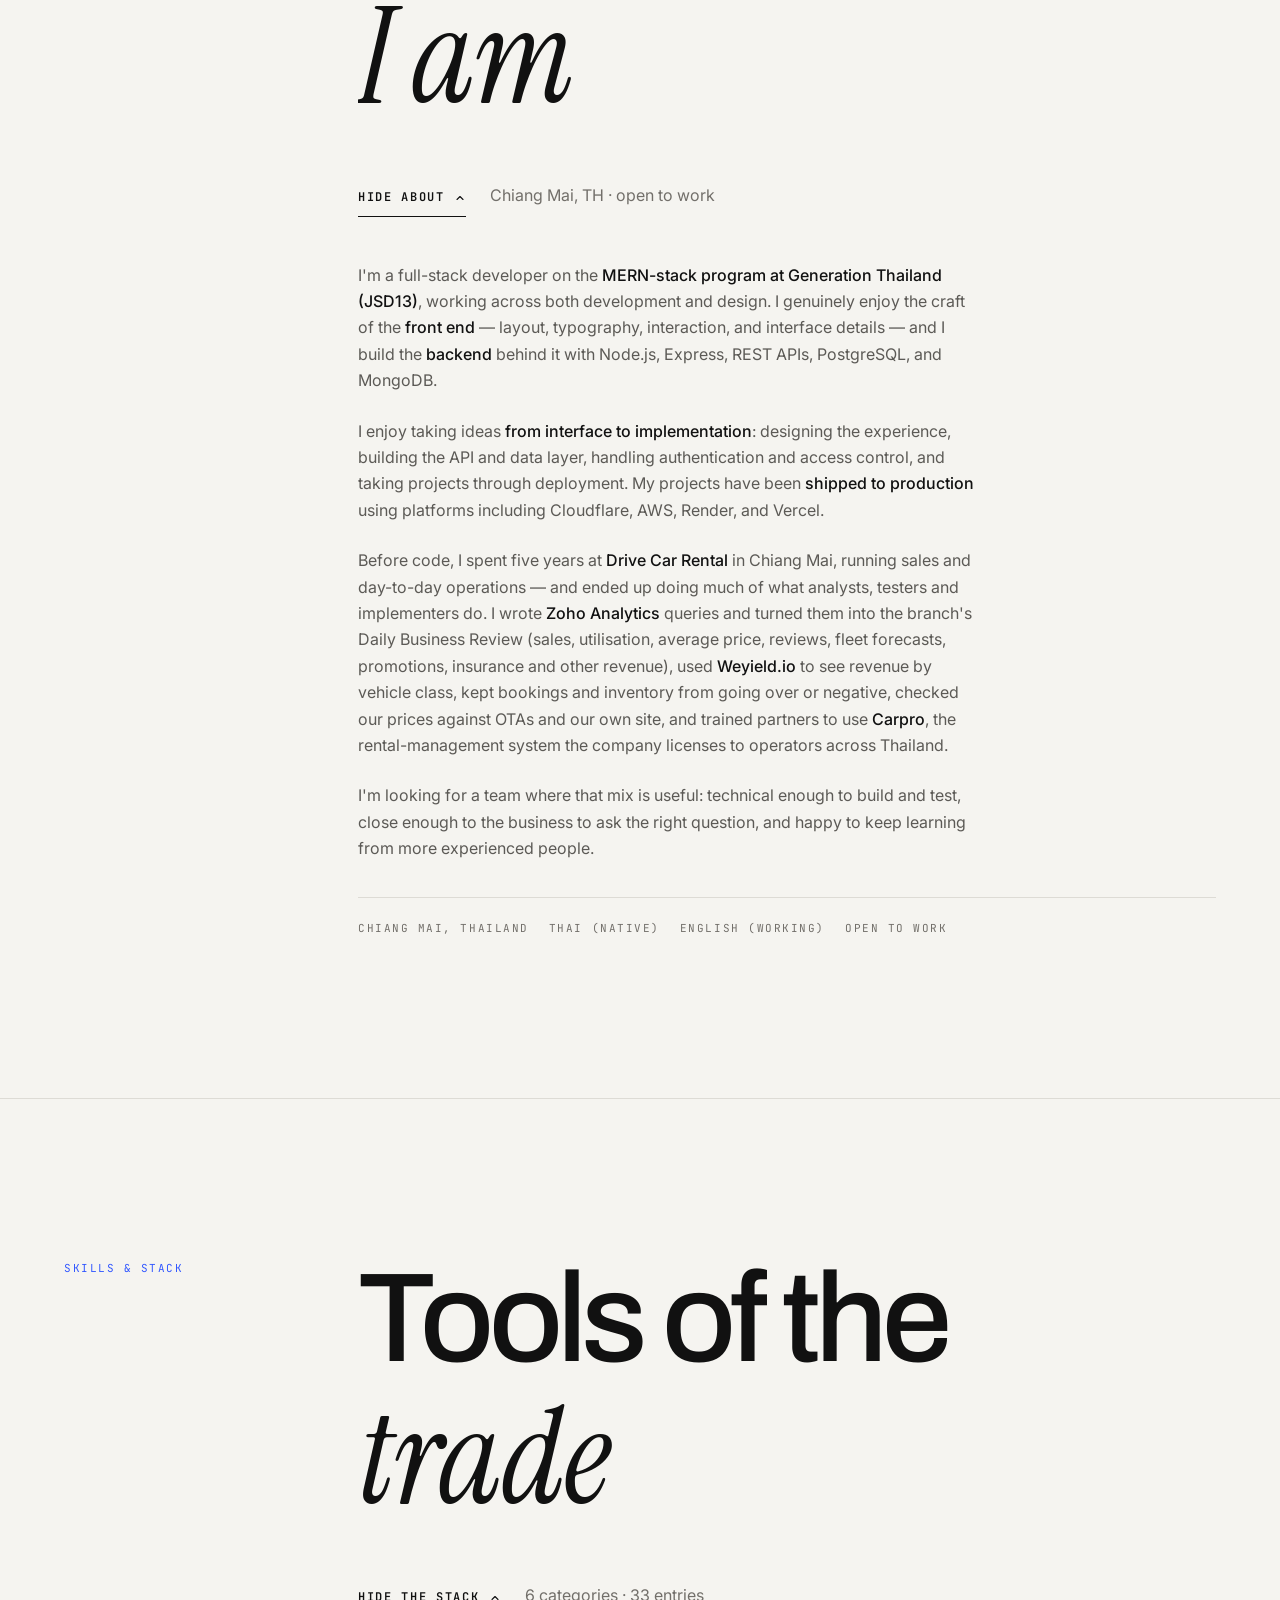
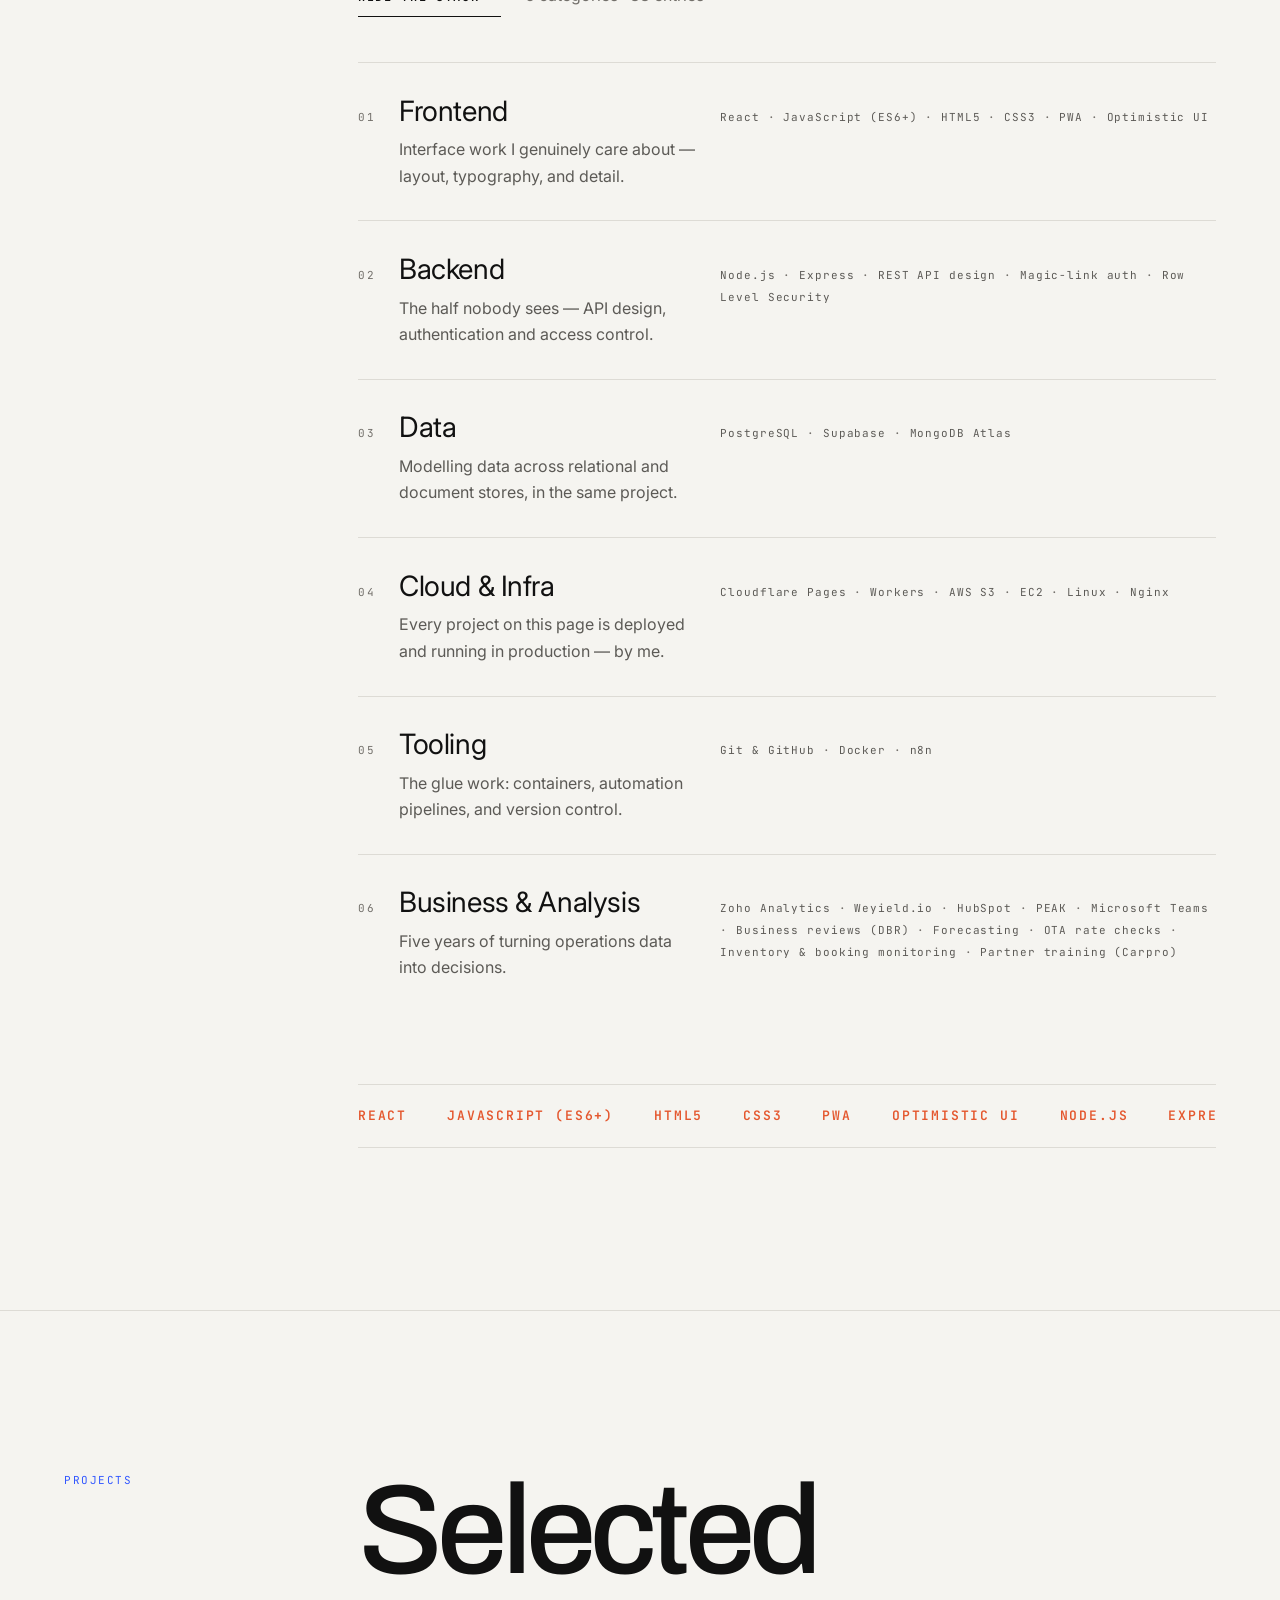
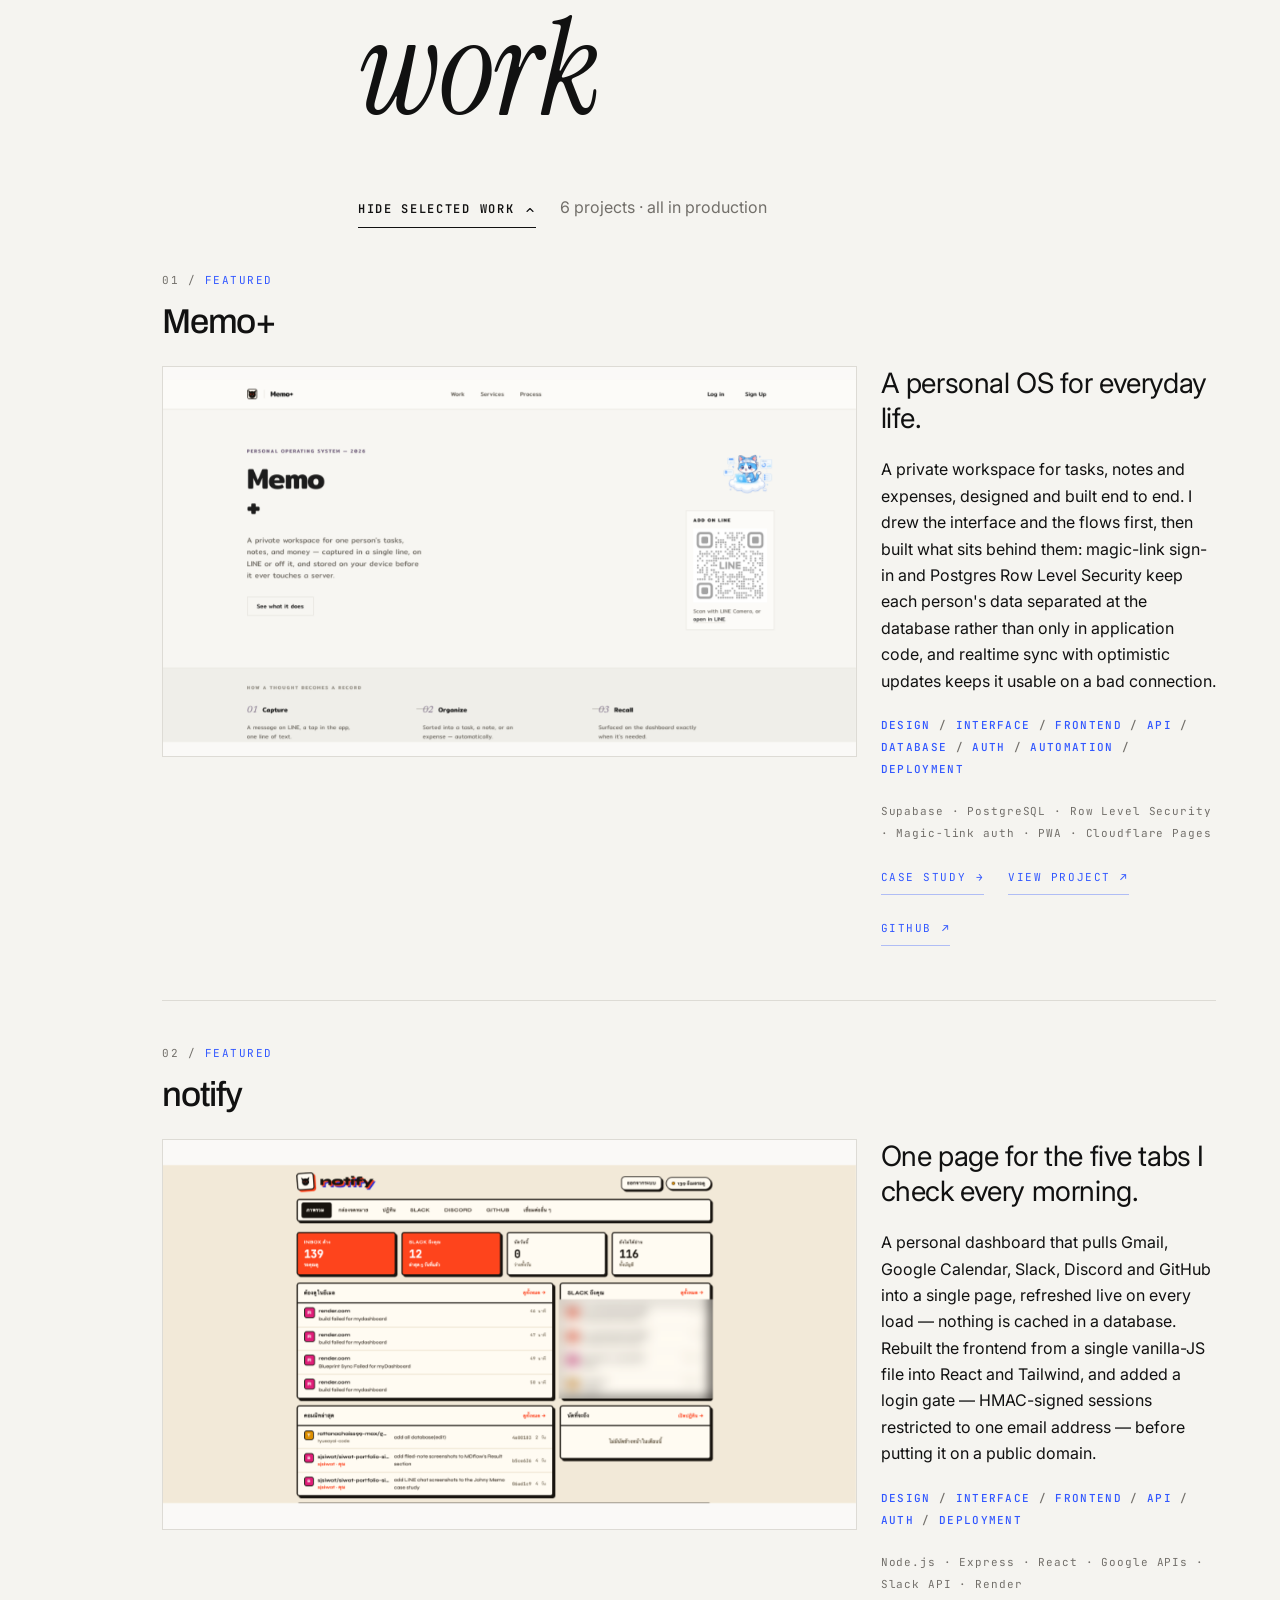
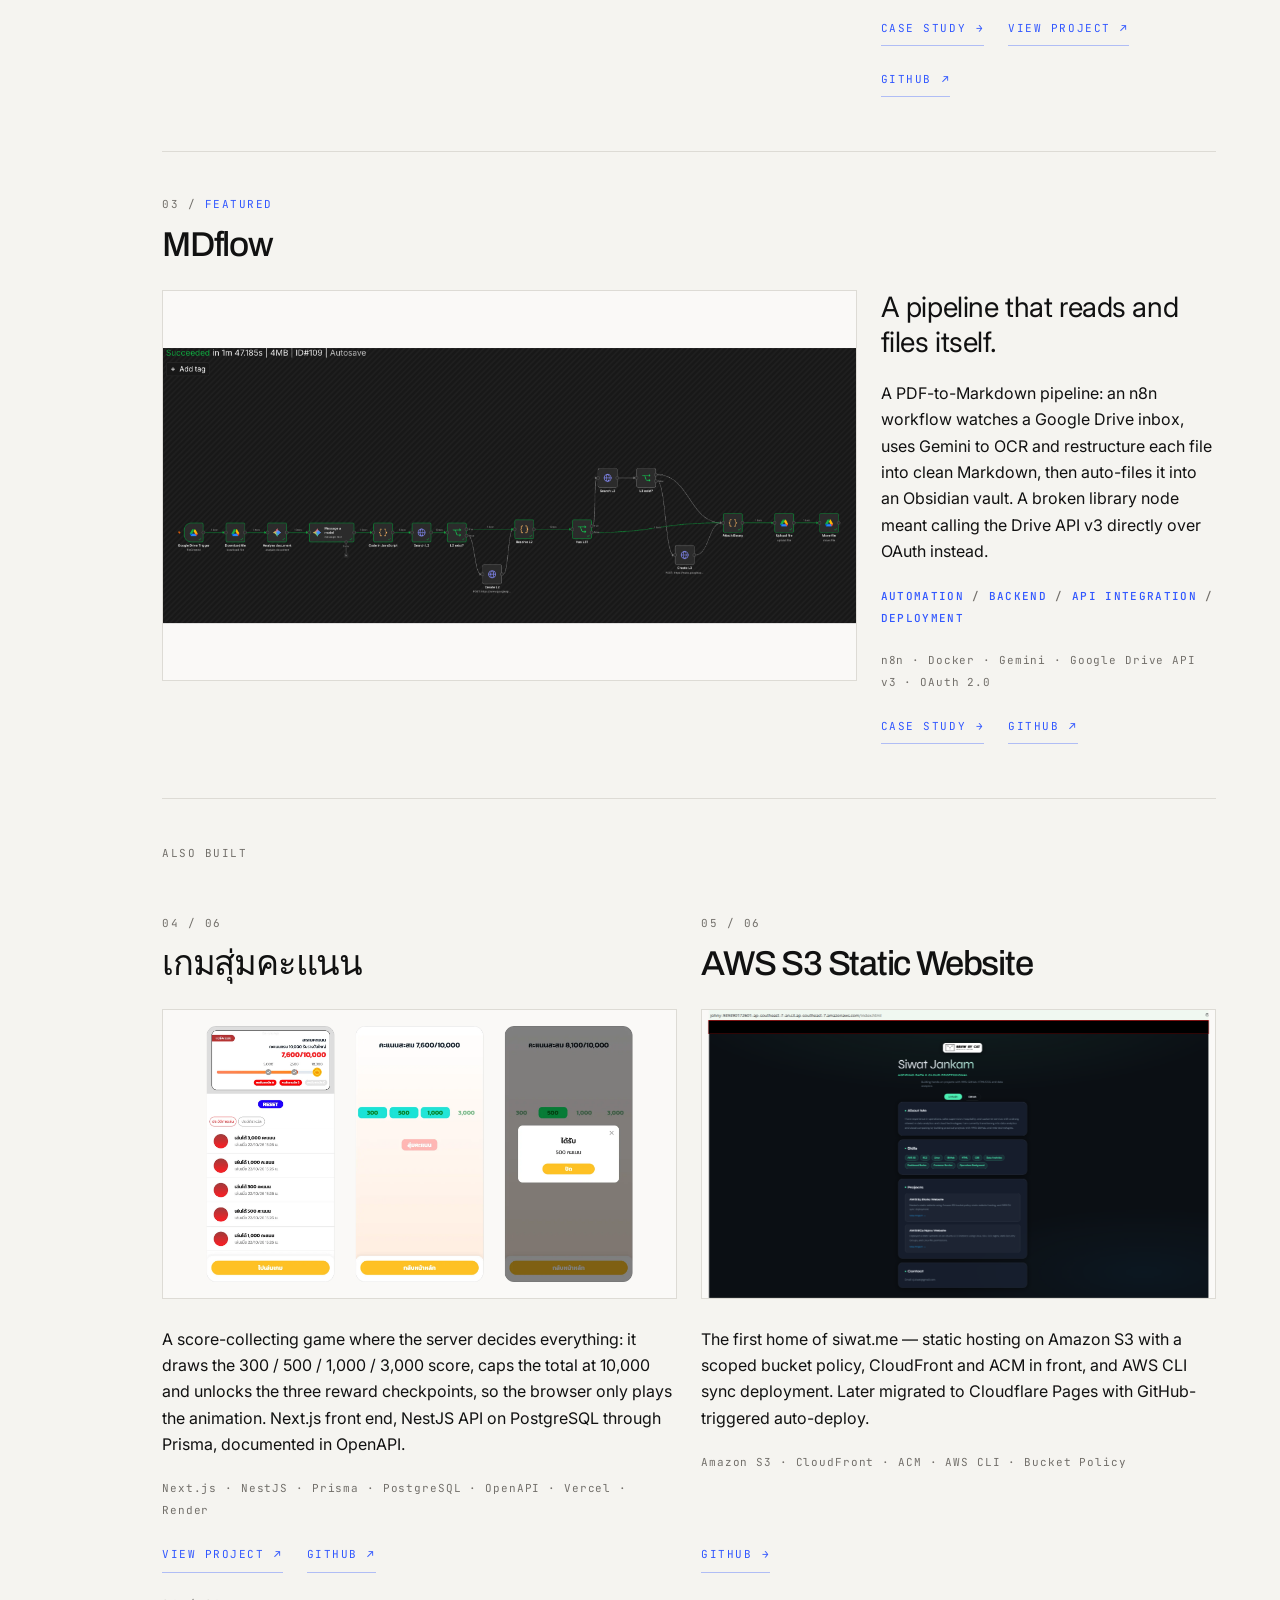
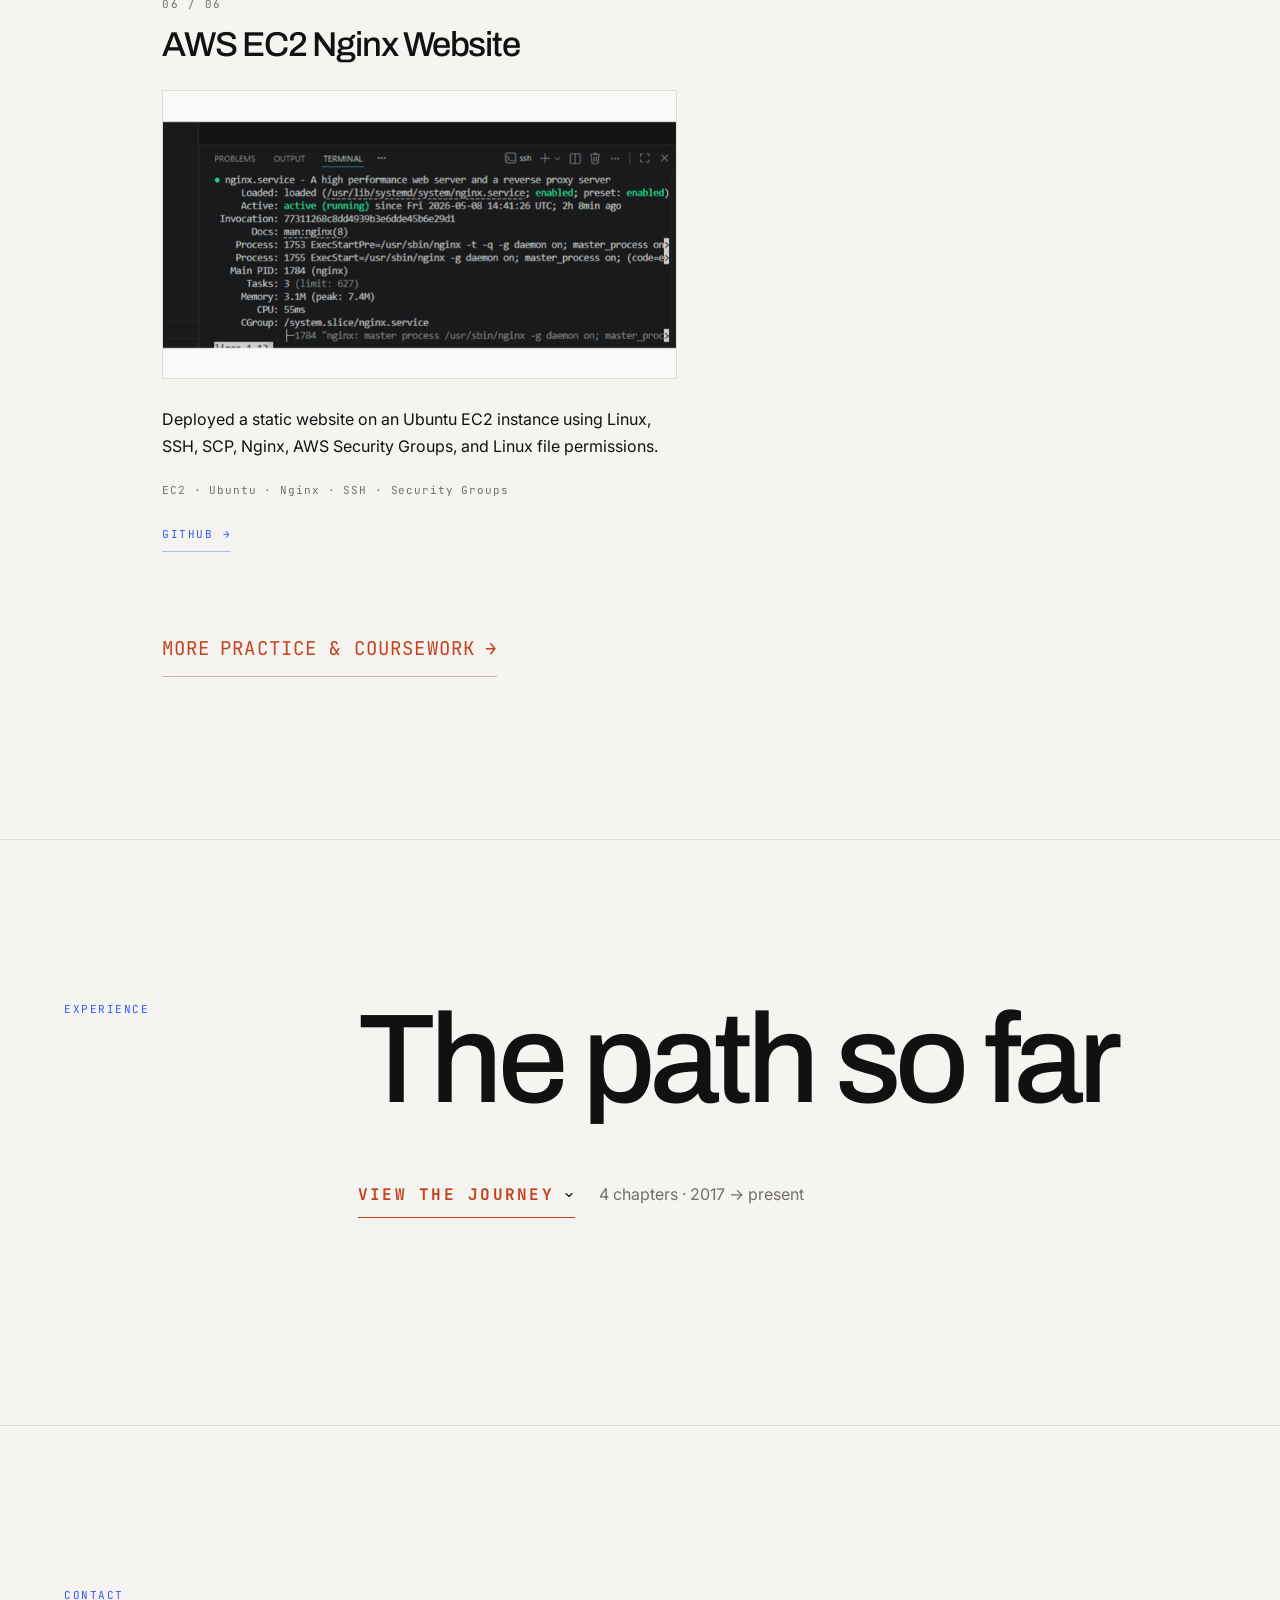
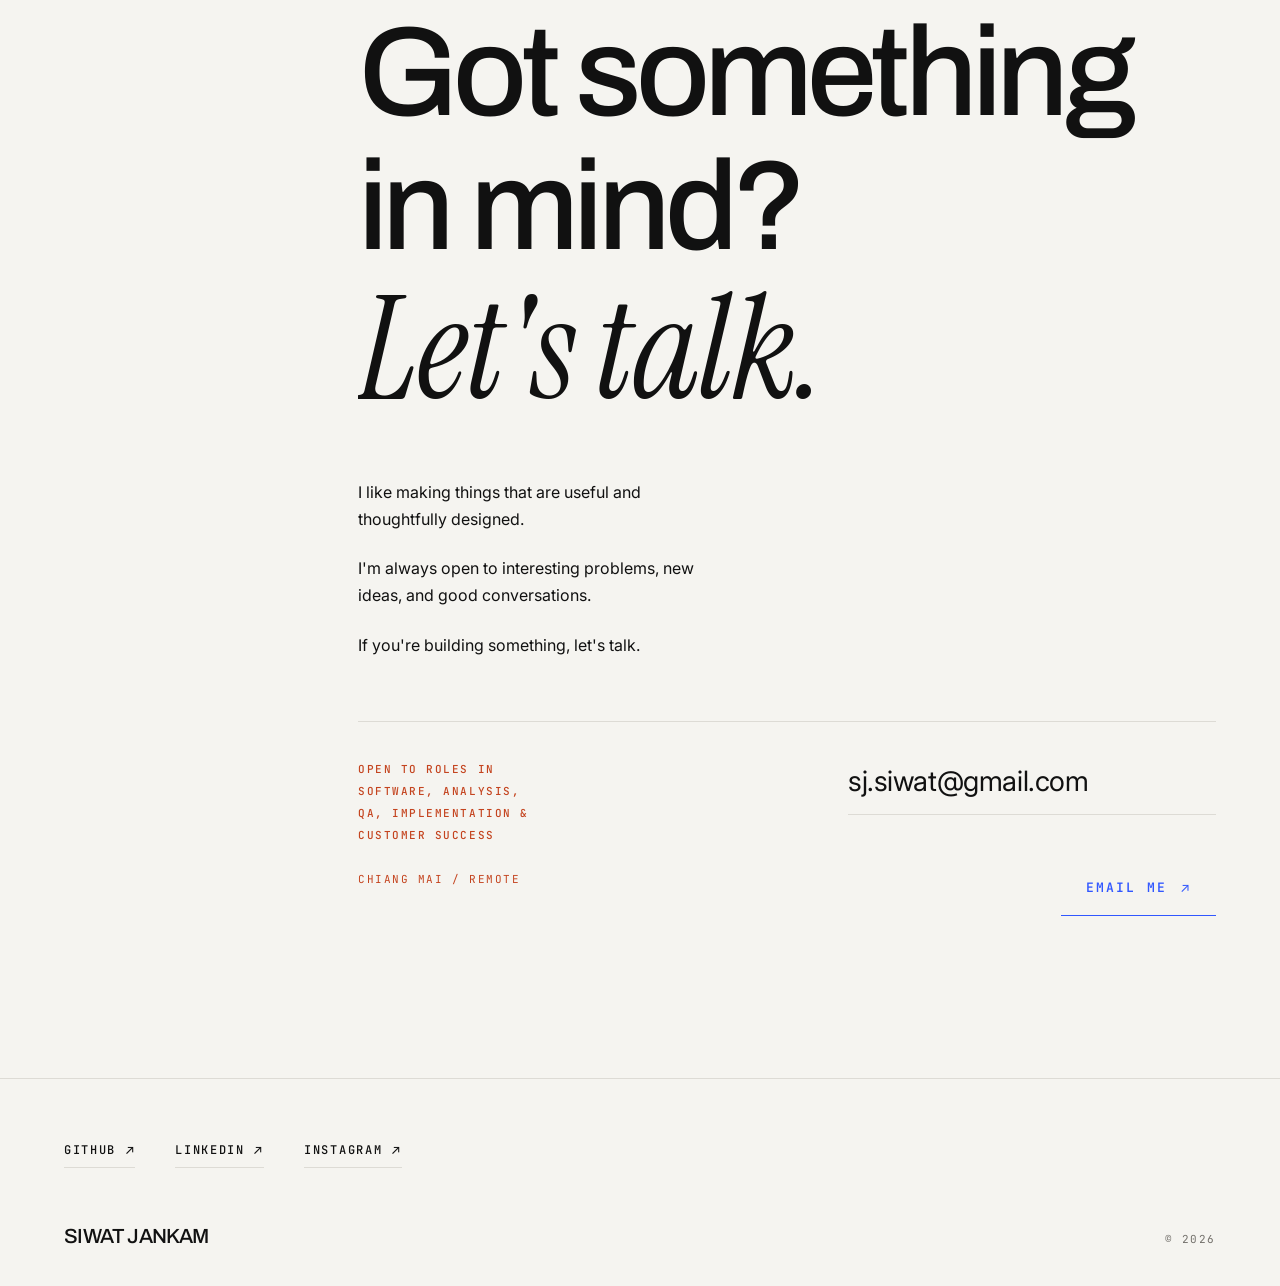
==== commit a3c02af3: "Alternate two portrait photos each time the frame is opened Replace the single portrait with a forma" ====
--- a/index.html
+++ b/index.html
@@ -163,8 +163,14 @@
           <div class="profile">
             <div class="profile__frame">
               <div class="profile__img img-reveal portrait" data-portrait>
-                <img class="portrait__real portrait__real--color" src="images/propic-color.webp" alt="Siwat Jankam" />
-                <img class="portrait__real portrait__real--bw" src="images/propic-bw.webp" alt="Siwat Jankam" />
+                <span class="portrait__print" data-print="0">
+                  <img class="portrait__real portrait__real--color" src="images/portrait-formal-color.webp" alt="Siwat Jankam in a white shirt and navy tie" />
+                  <img class="portrait__real portrait__real--bw" src="images/portrait-formal-bw.webp" alt="Siwat Jankam in a white shirt and navy tie" />
+                </span>
+                <span class="portrait__print" data-print="1">
+                  <img class="portrait__real portrait__real--color" src="images/portrait-selfie-color.webp" alt="Siwat Jankam in a blue cap, taking a mirror selfie" />
+                  <img class="portrait__real portrait__real--bw" src="images/portrait-selfie-bw.webp" alt="Siwat Jankam in a blue cap, taking a mirror selfie" />
+                </span>
                 <span class="portrait__code" aria-hidden="true">visibility: hidden;</span>
               </div>
               <span class="crop crop--tl" aria-hidden="true"></span>
--- a/style.css
+++ b/style.css
@@ -797,6 +797,16 @@
 }
 .portrait.is-unmasked .portrait__real { opacity: 1; }
 
+/* Two photographs take turns: each time the frame is opened, the next
+   print is the one that shows. Only the print named by data-photo renders. */
+.portrait__print {
+  position: absolute;
+  inset: 0;
+  display: none;
+}
+.portrait[data-photo="0"] .portrait__print[data-print="0"],
+.portrait[data-photo="1"] .portrait__print[data-print="1"] { display: block; }
+
 /* Colour by day, the graded black-and-white by night — same crop, two
    prints stacked in the frame, only one ever rendered. */
 .portrait__real--bw { display: none; }
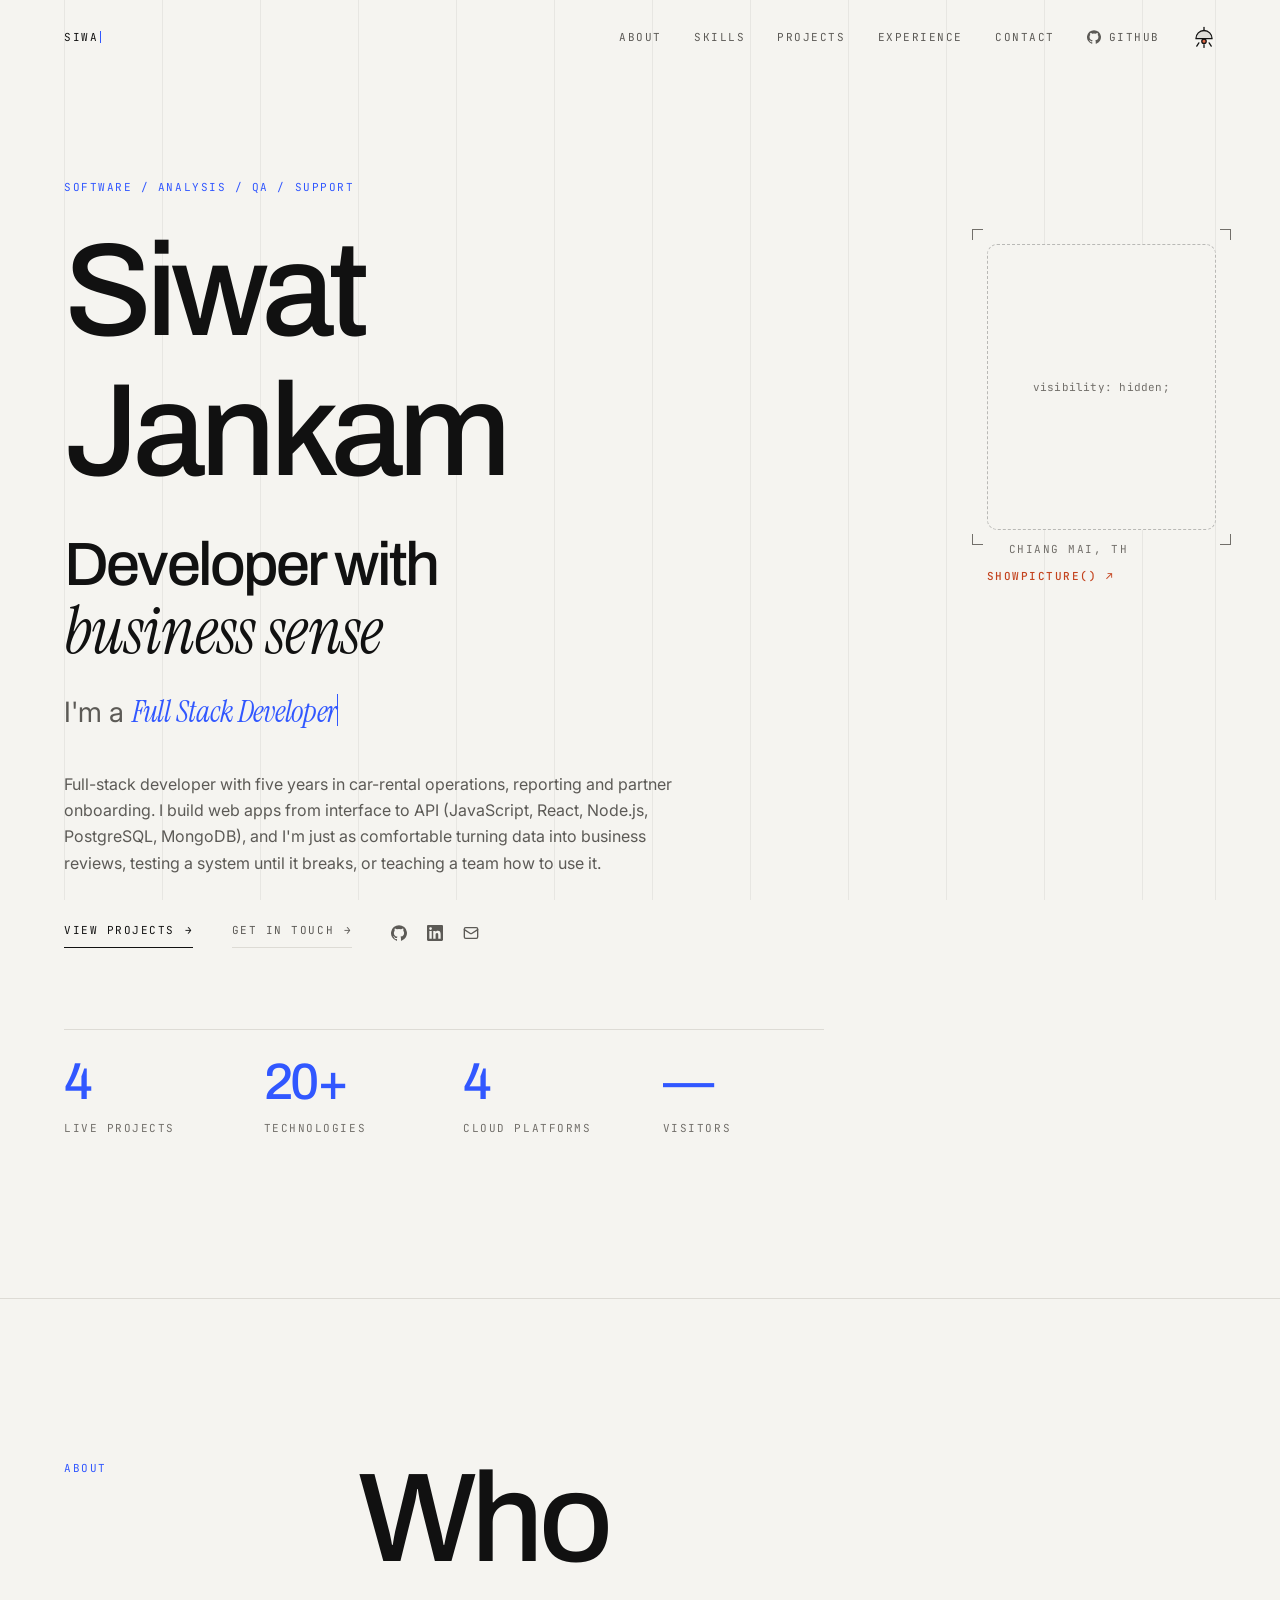
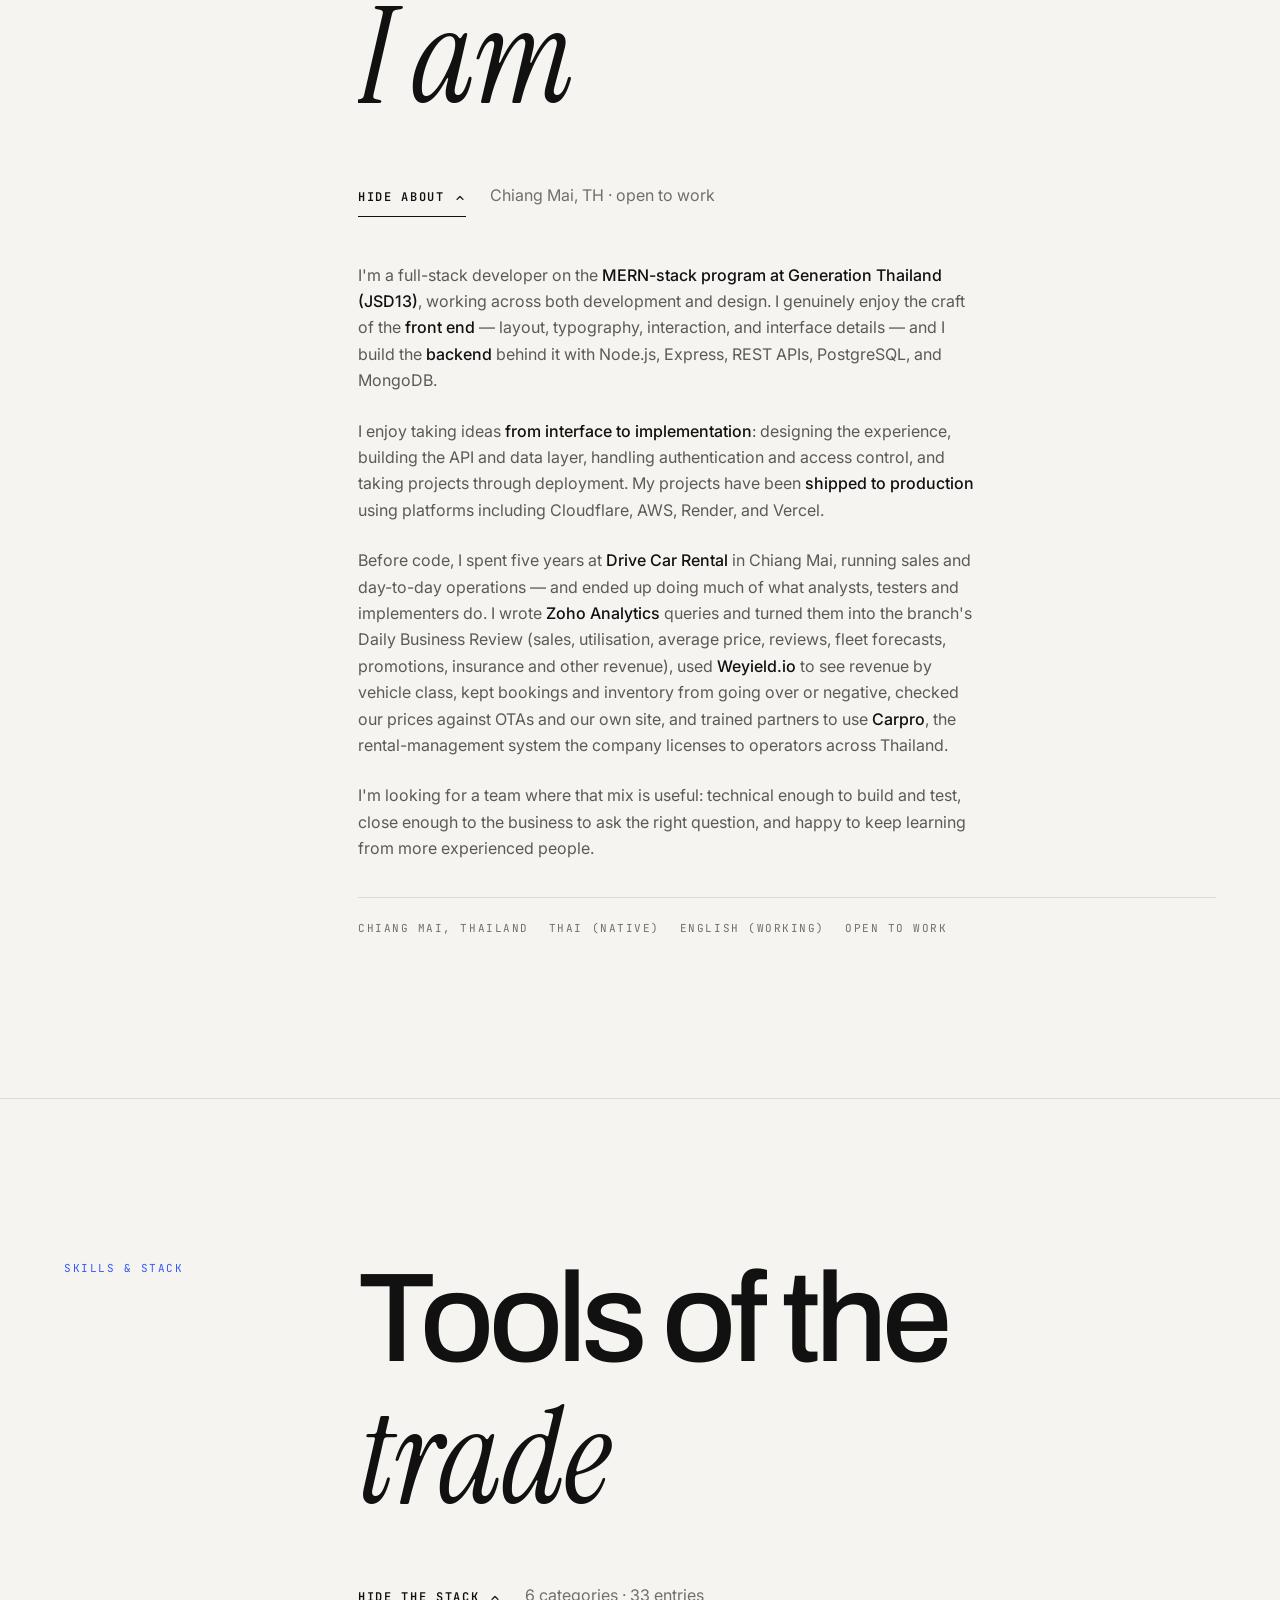
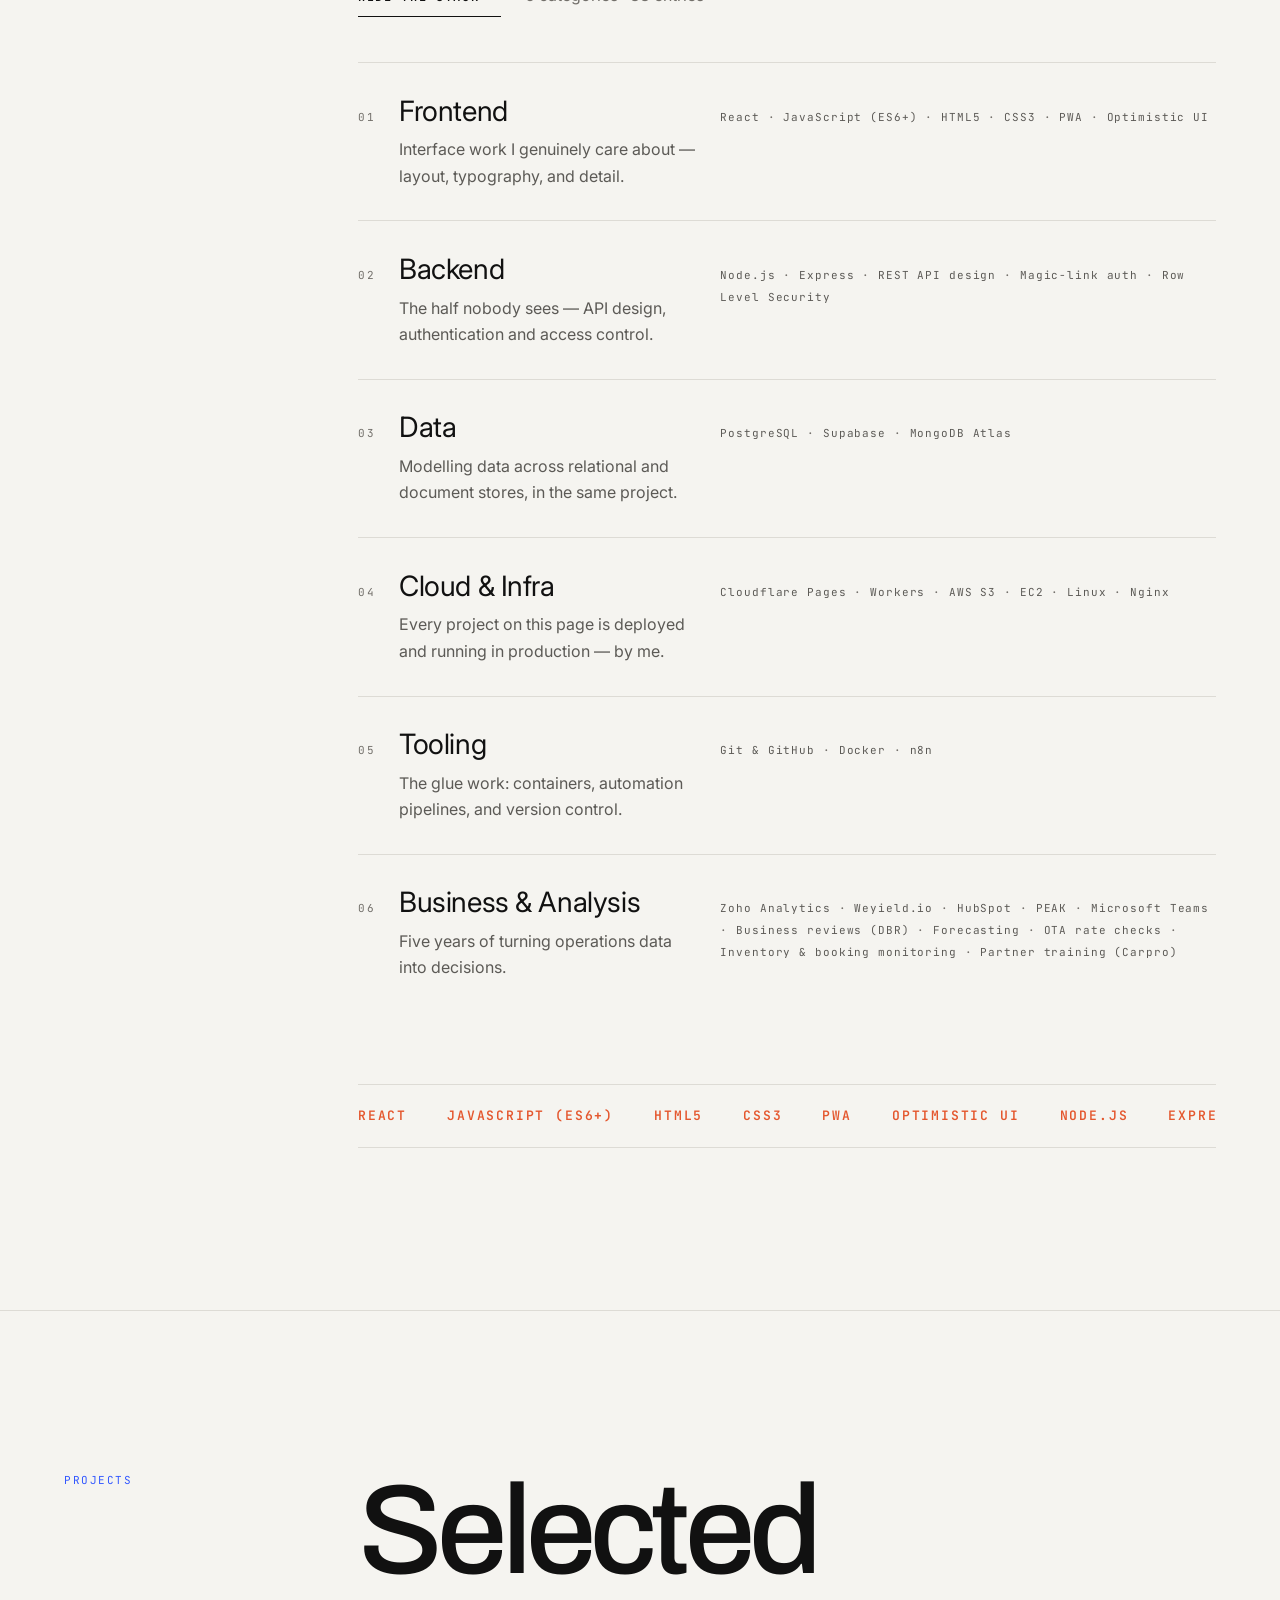
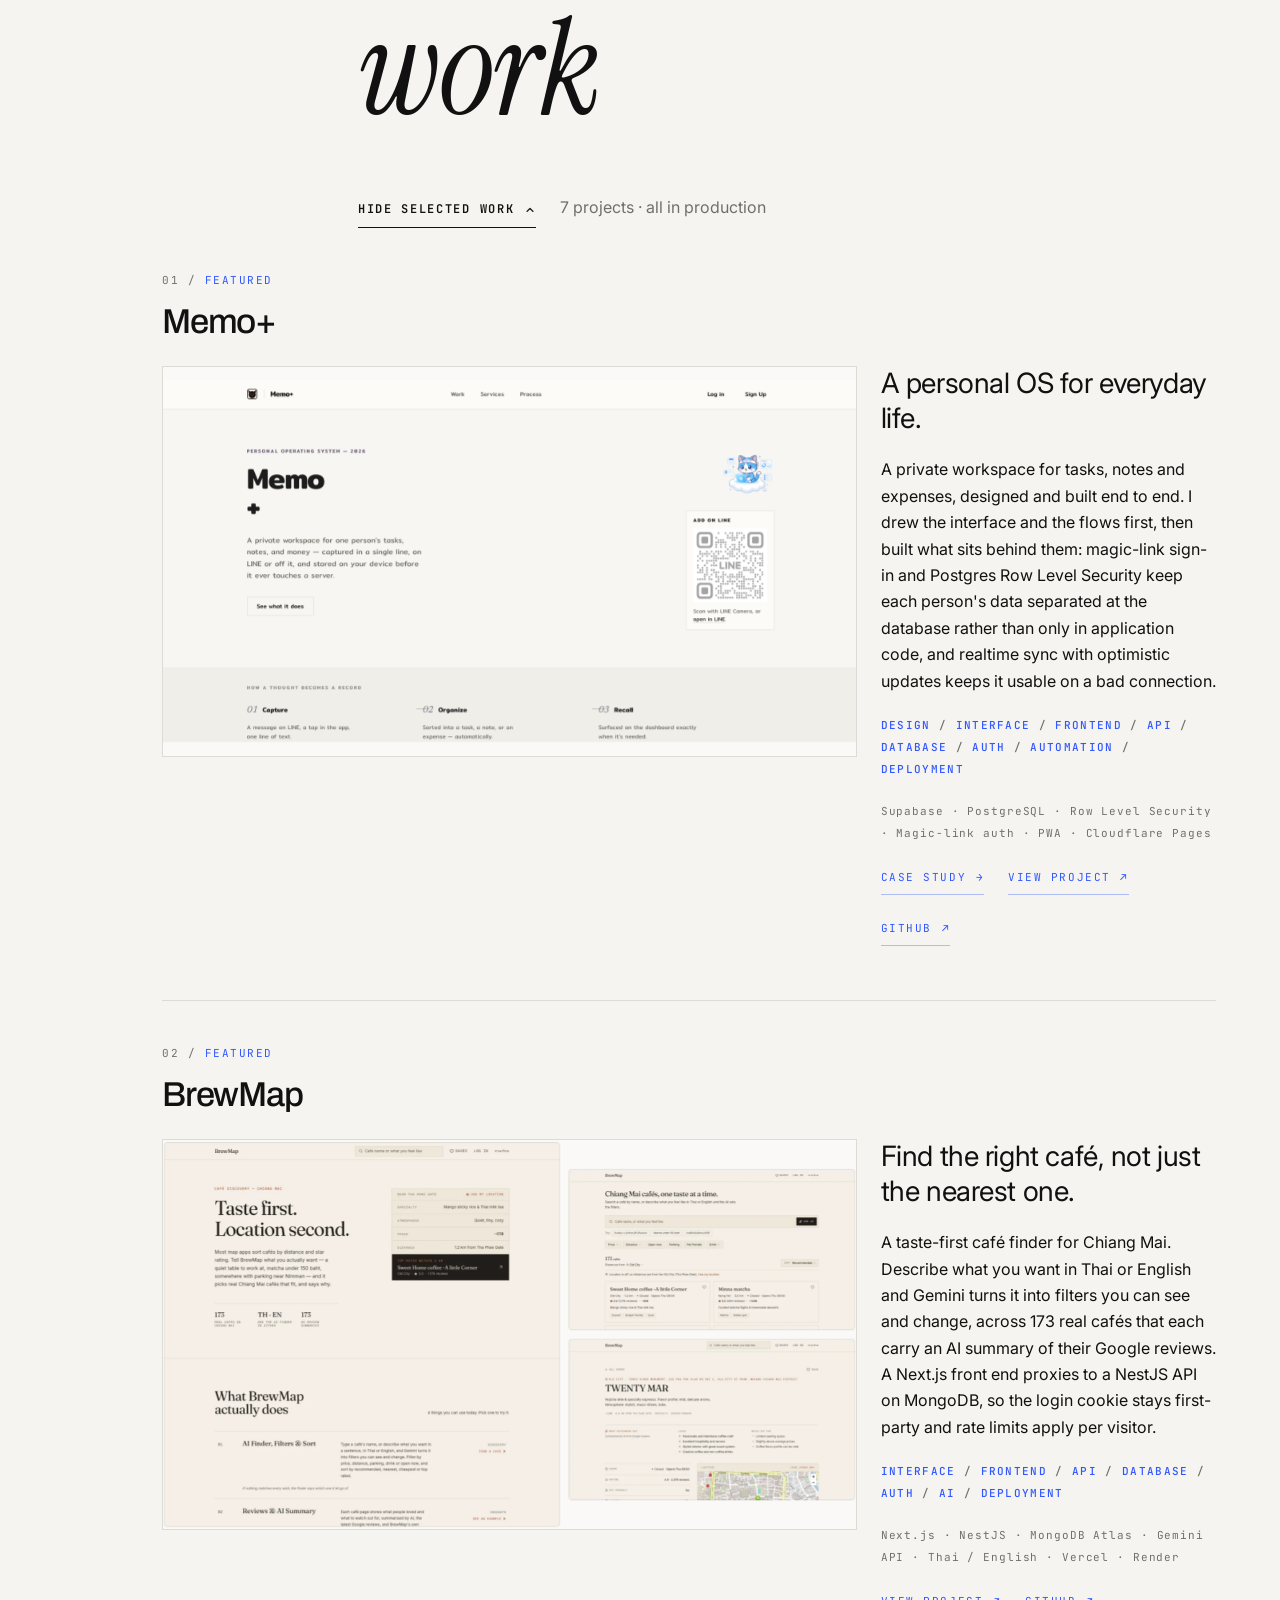
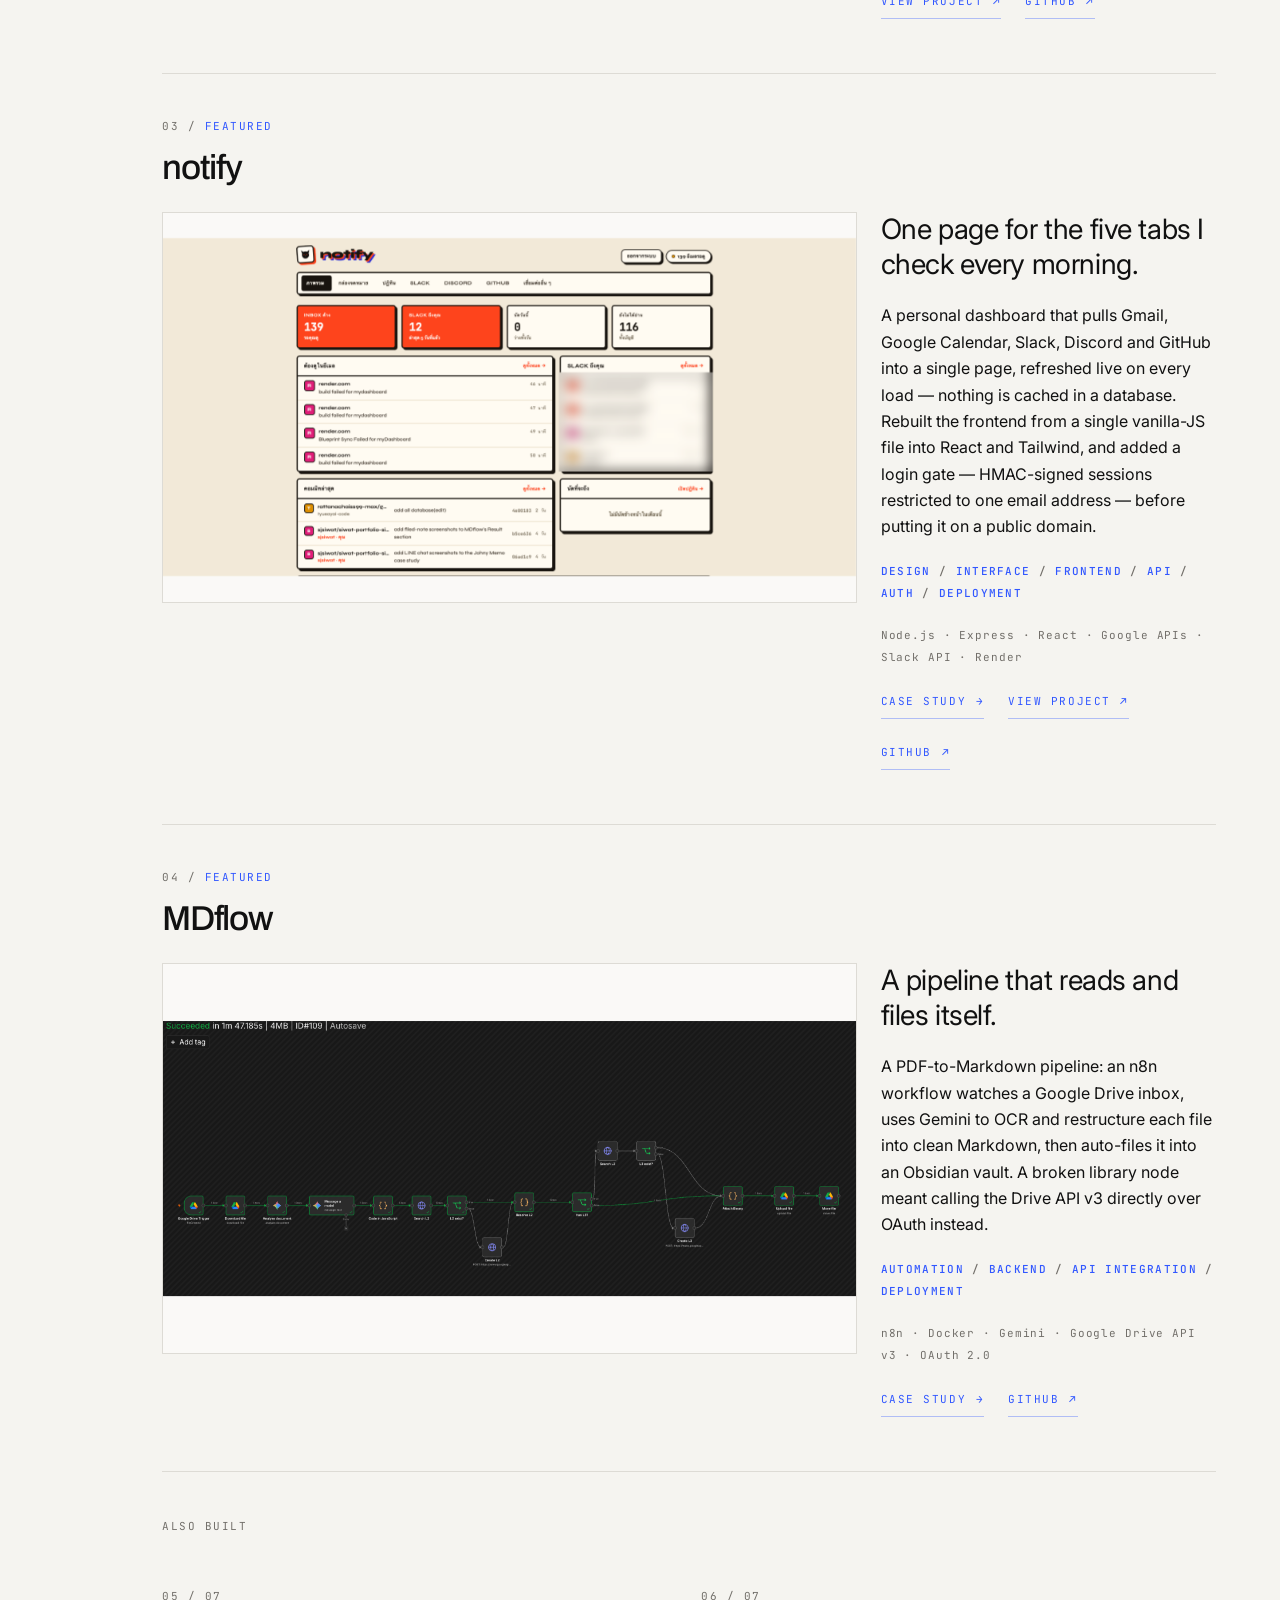
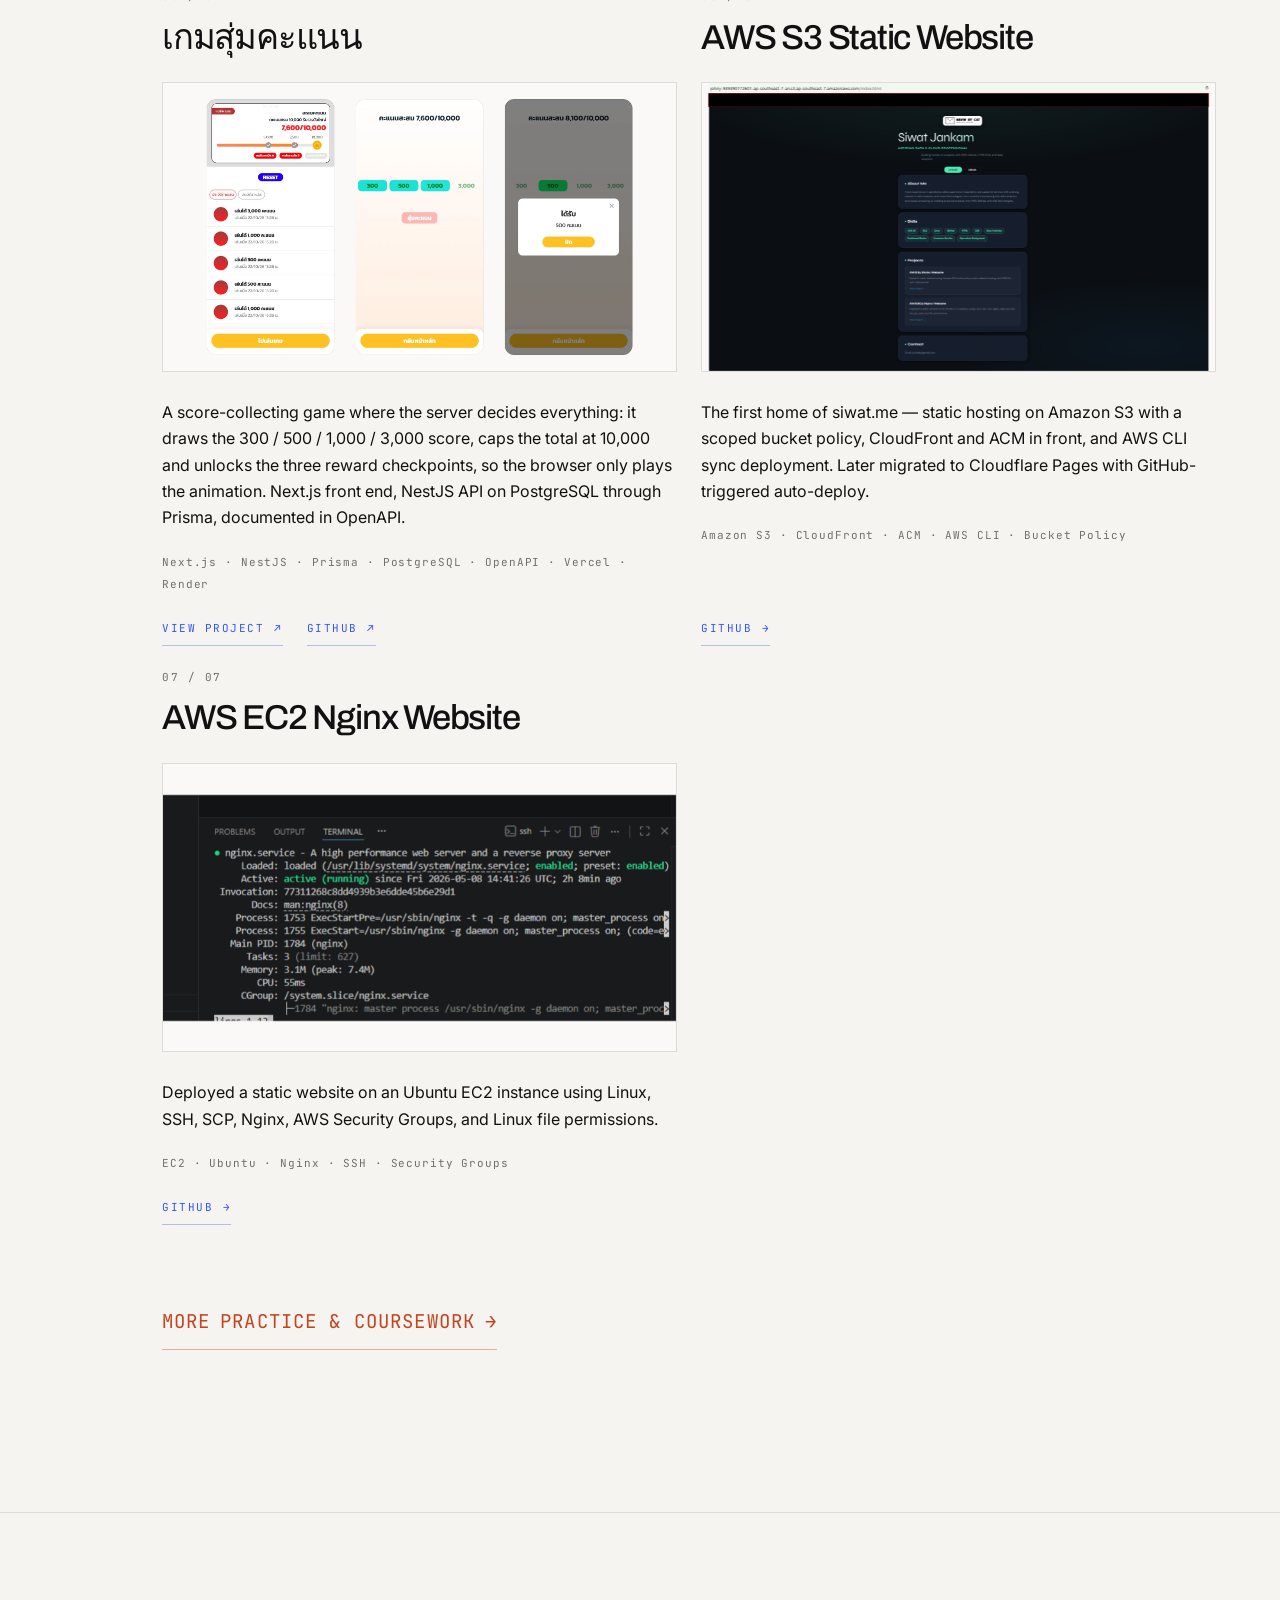
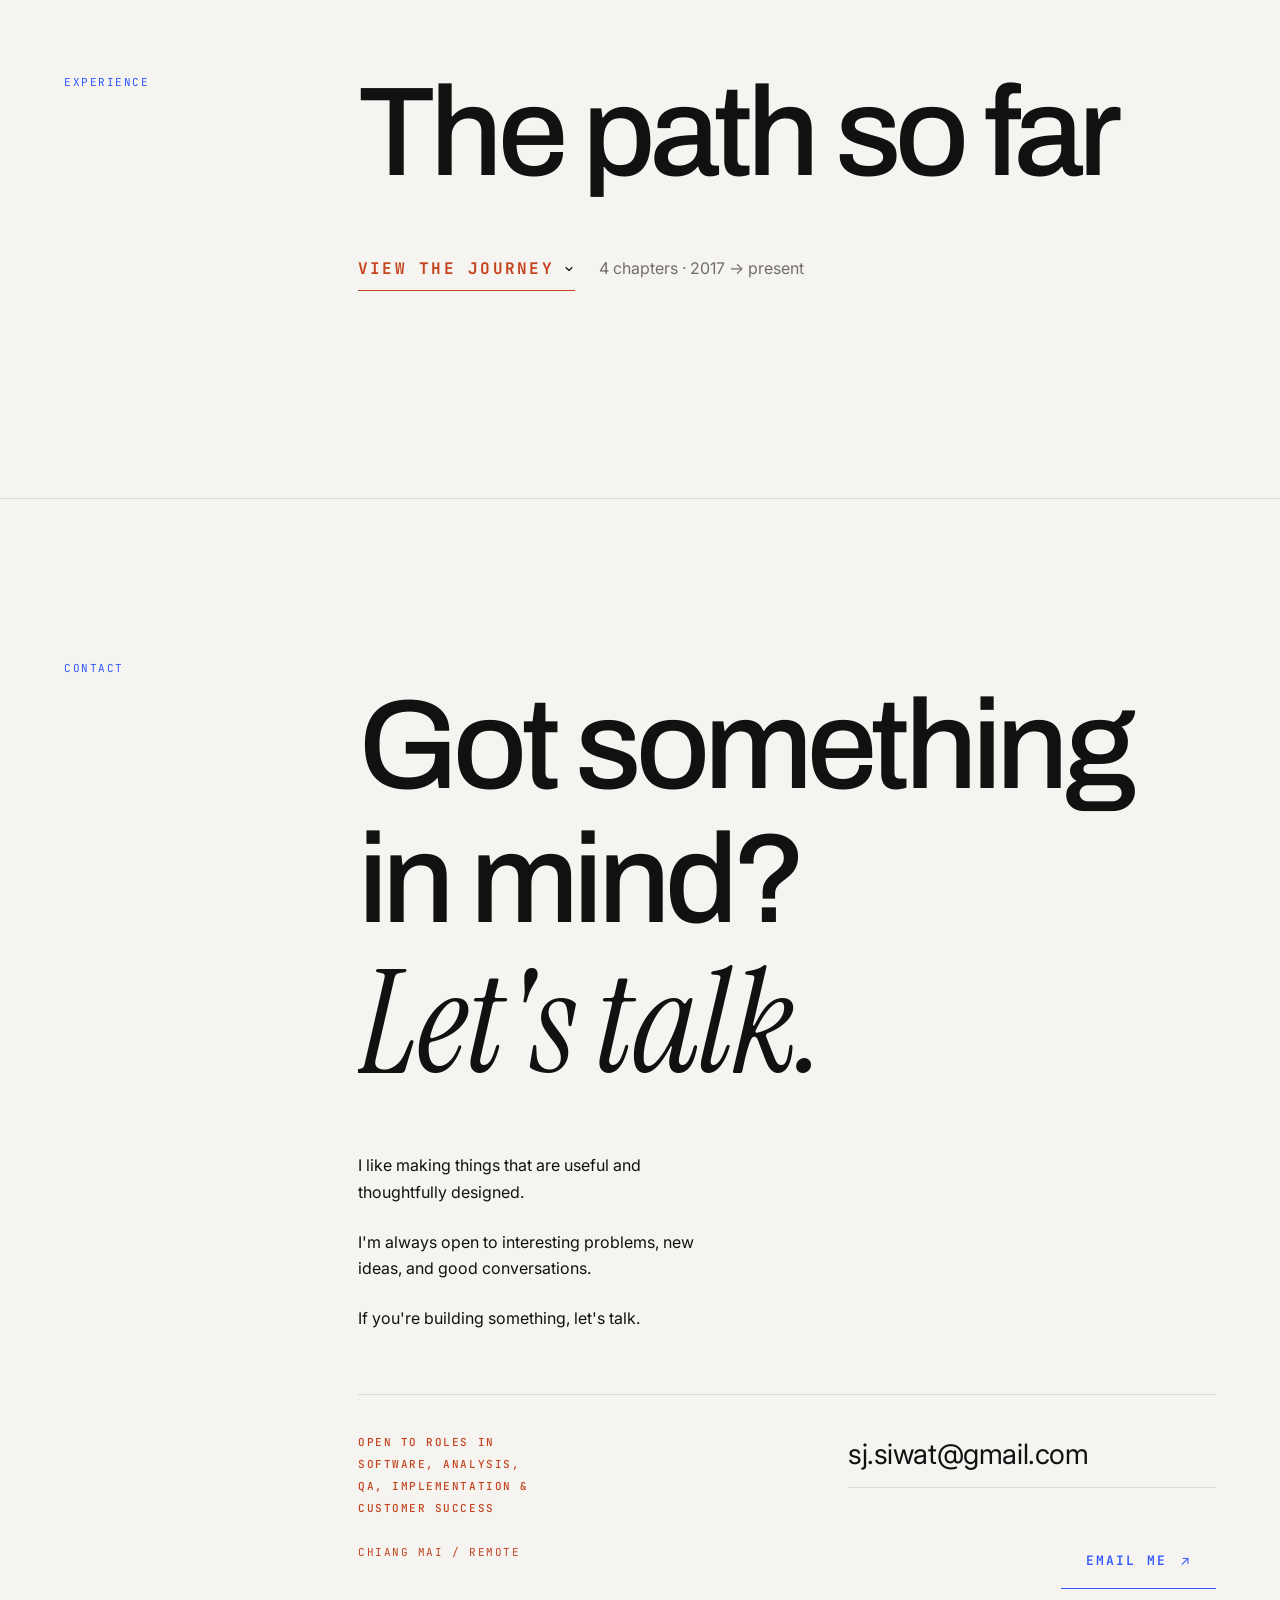
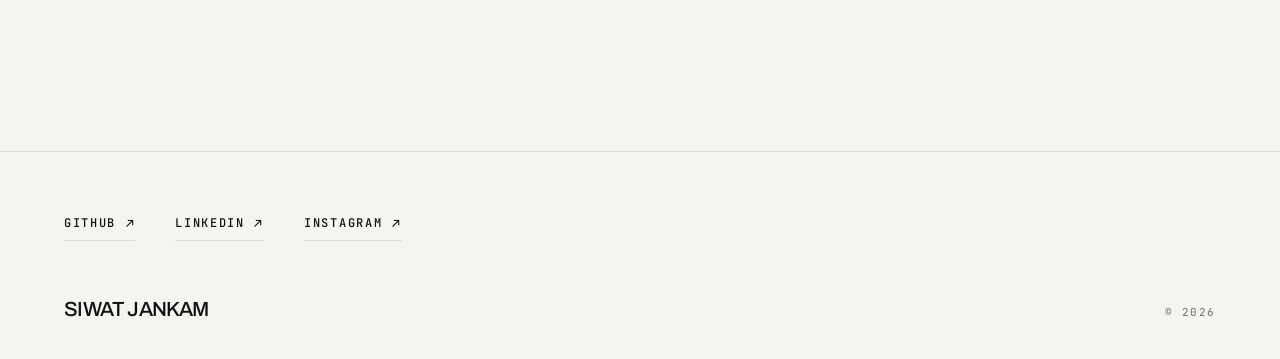
==== commit 6db14395: "Feature BrewMap as project 02 and drop it from practice Add the BrewMap case card, move notify and M" ====
--- a/index.html
+++ b/index.html
@@ -364,7 +364,7 @@
               <span class="disclosure__label">Hide selected work</span>
               <span class="disclosure__chev" aria-hidden="true"><svg width="12" height="12" fill="none" stroke="currentColor" stroke-width="2.25" stroke-linecap="round" stroke-linejoin="round" viewBox="0 0 24 24"><polyline points="6 9 12 15 18 9"/></svg></span>
             </button>
-            <span class="disclosure__hint">6 projects &middot; all in production</span>
+            <span class="disclosure__hint">7 projects &middot; all in production</span>
           </div>
 
           <div class="disclosure__panel disclosure__panel--wide is-open" id="panel-projects">
@@ -405,6 +405,36 @@
             <article class="project project--featured reveal">
               <div class="project__head">
                 <span class="project__index">02 / <span class="project__badge">Featured</span></span>
+                <h3 class="project__title">BrewMap</h3>
+              </div>
+
+              <div class="project__figure img-reveal">
+                <img src="project-images/brewmap.webp" alt="BrewMap — the landing page, the café finder with filters, and a café page with an AI review summary and map" loading="lazy" />
+              </div>
+
+              <div class="project__text">
+                <p class="project__lead">Find the right café, not just the nearest one.</p>
+                <p class="project__desc">
+                  A taste-first café finder for Chiang Mai. Describe what you want in Thai or English
+                  and Gemini turns it into filters you can see and change, across 173 real cafés that
+                  each carry an AI summary of their Google reviews. A Next.js front end proxies to a
+                  NestJS API on MongoDB, so the login cookie stays first-party and rate limits apply
+                  per visitor.
+                </p>
+                <p class="project__craft" aria-label="What I handled on this project">
+                  <span>Interface</span><span>Frontend</span><span>API</span><span>Database</span><span>Auth</span><span>AI</span><span>Deployment</span>
+                </p>
+                <p class="project__meta"><span>Next.js</span><span>NestJS</span><span>MongoDB Atlas</span><span>Gemini API</span><span>Thai / English</span><span>Vercel</span><span>Render</span></p>
+                <div class="project__links">
+                  <a class="btn btn--quiet project__cta" href="https://brewmap-cafe.vercel.app" target="_blank" rel="noopener">View project <span class="btn__arrow">&#8599;</span></a>
+                  <a class="btn btn--quiet" href="https://github.com/sjsiwat/Brewmap" target="_blank" rel="noopener">GitHub <span class="btn__arrow">&#8599;</span></a>
+                </div>
+              </div>
+            </article>
+
+            <article class="project project--featured reveal">
+              <div class="project__head">
+                <span class="project__index">03 / <span class="project__badge">Featured</span></span>
                 <h3 class="project__title">notify</h3>
               </div>
 
@@ -435,7 +465,7 @@
 
             <article class="project project--featured reveal">
               <div class="project__head">
-                <span class="project__index">03 / <span class="project__badge">Featured</span></span>
+                <span class="project__index">04 / <span class="project__badge">Featured</span></span>
                 <h3 class="project__title">MDflow</h3>
               </div>
 
@@ -469,7 +499,7 @@
 
               <article class="project">
                 <div class="project__head">
-                  <span class="project__index">04 / 06</span>
+                  <span class="project__index">05 / 07</span>
                   <h3 class="project__title" lang="th">เกมสุ่มคะแนน</h3>
                 </div>
 
@@ -489,7 +519,7 @@
 
               <article class="project">
                 <div class="project__head">
-                  <span class="project__index">05 / 06</span>
+                  <span class="project__index">06 / 07</span>
                   <h3 class="project__title">AWS S3 Static Website</h3>
                 </div>
 
@@ -508,7 +538,7 @@
 
               <article class="project">
                 <div class="project__head">
-                  <span class="project__index">06 / 06</span>
+                  <span class="project__index">07 / 07</span>
                   <h3 class="project__title">AWS EC2 Nginx Website</h3>
                 </div>
 
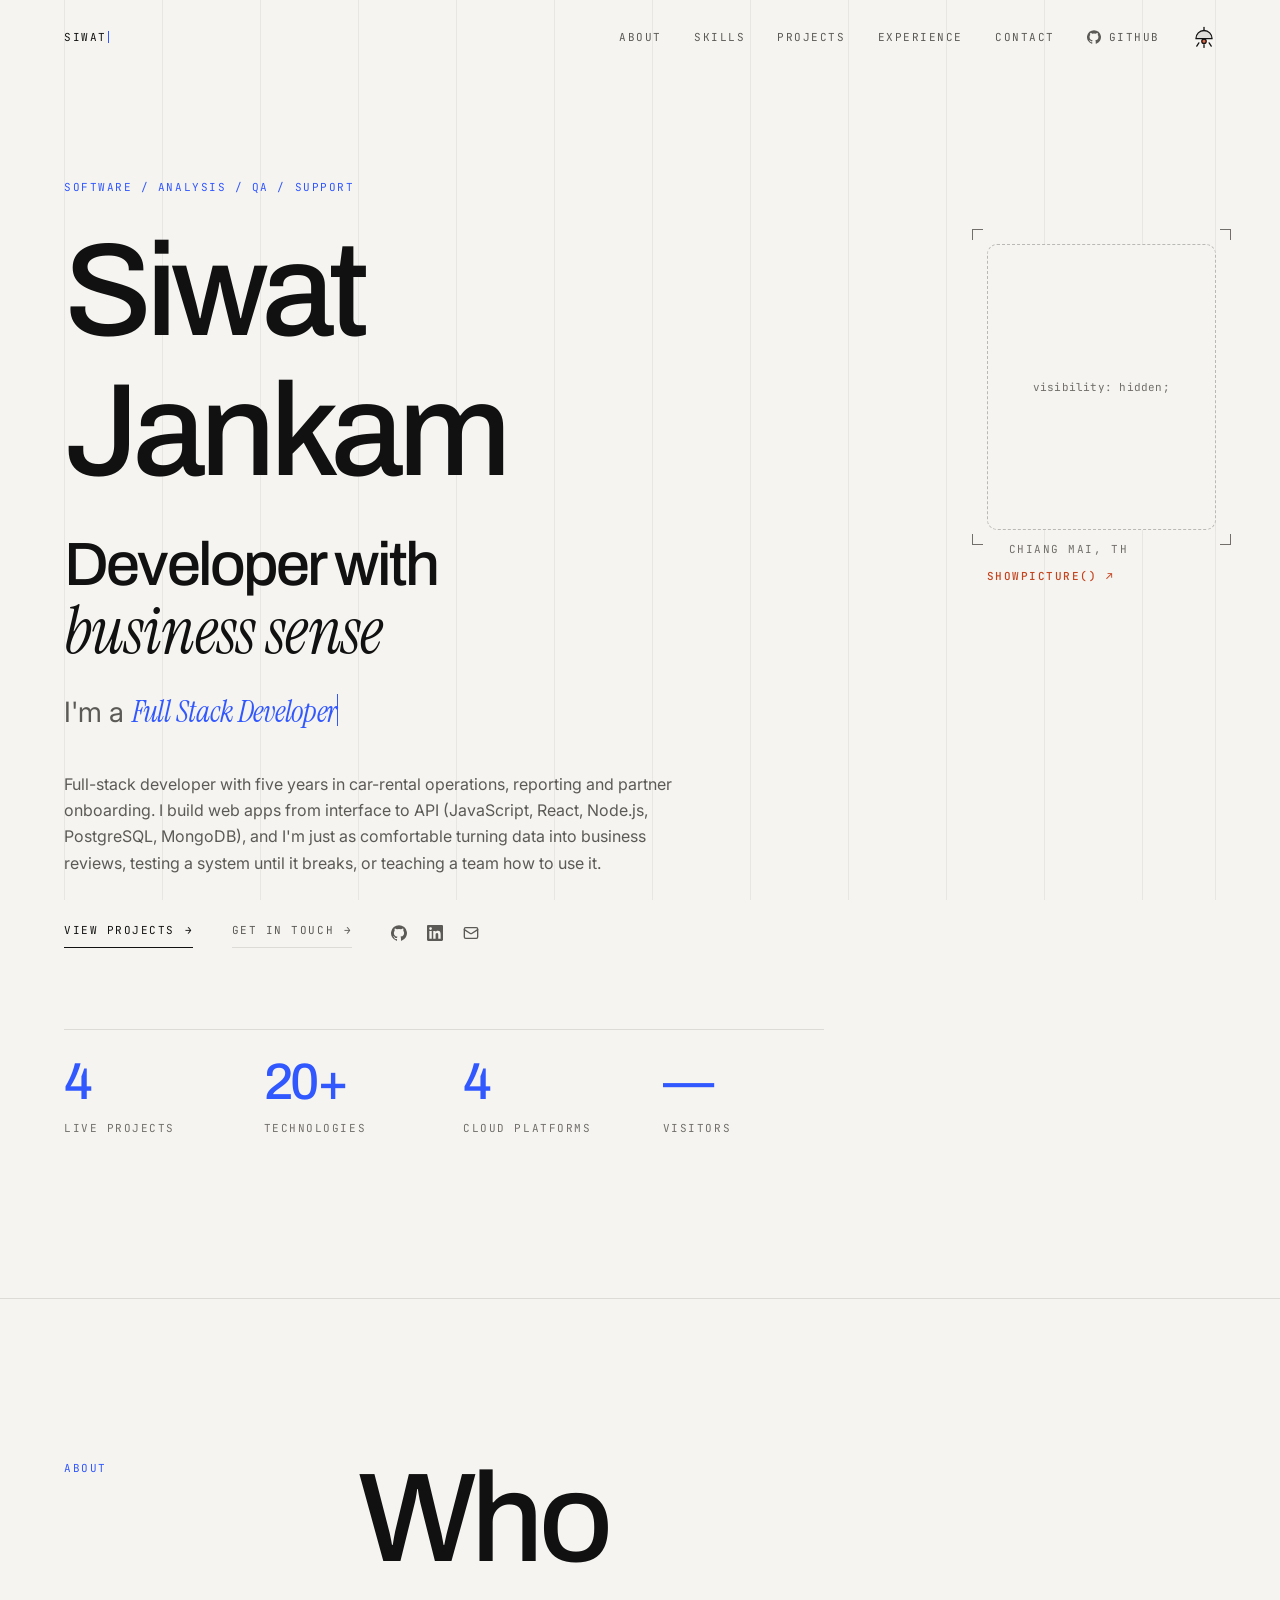
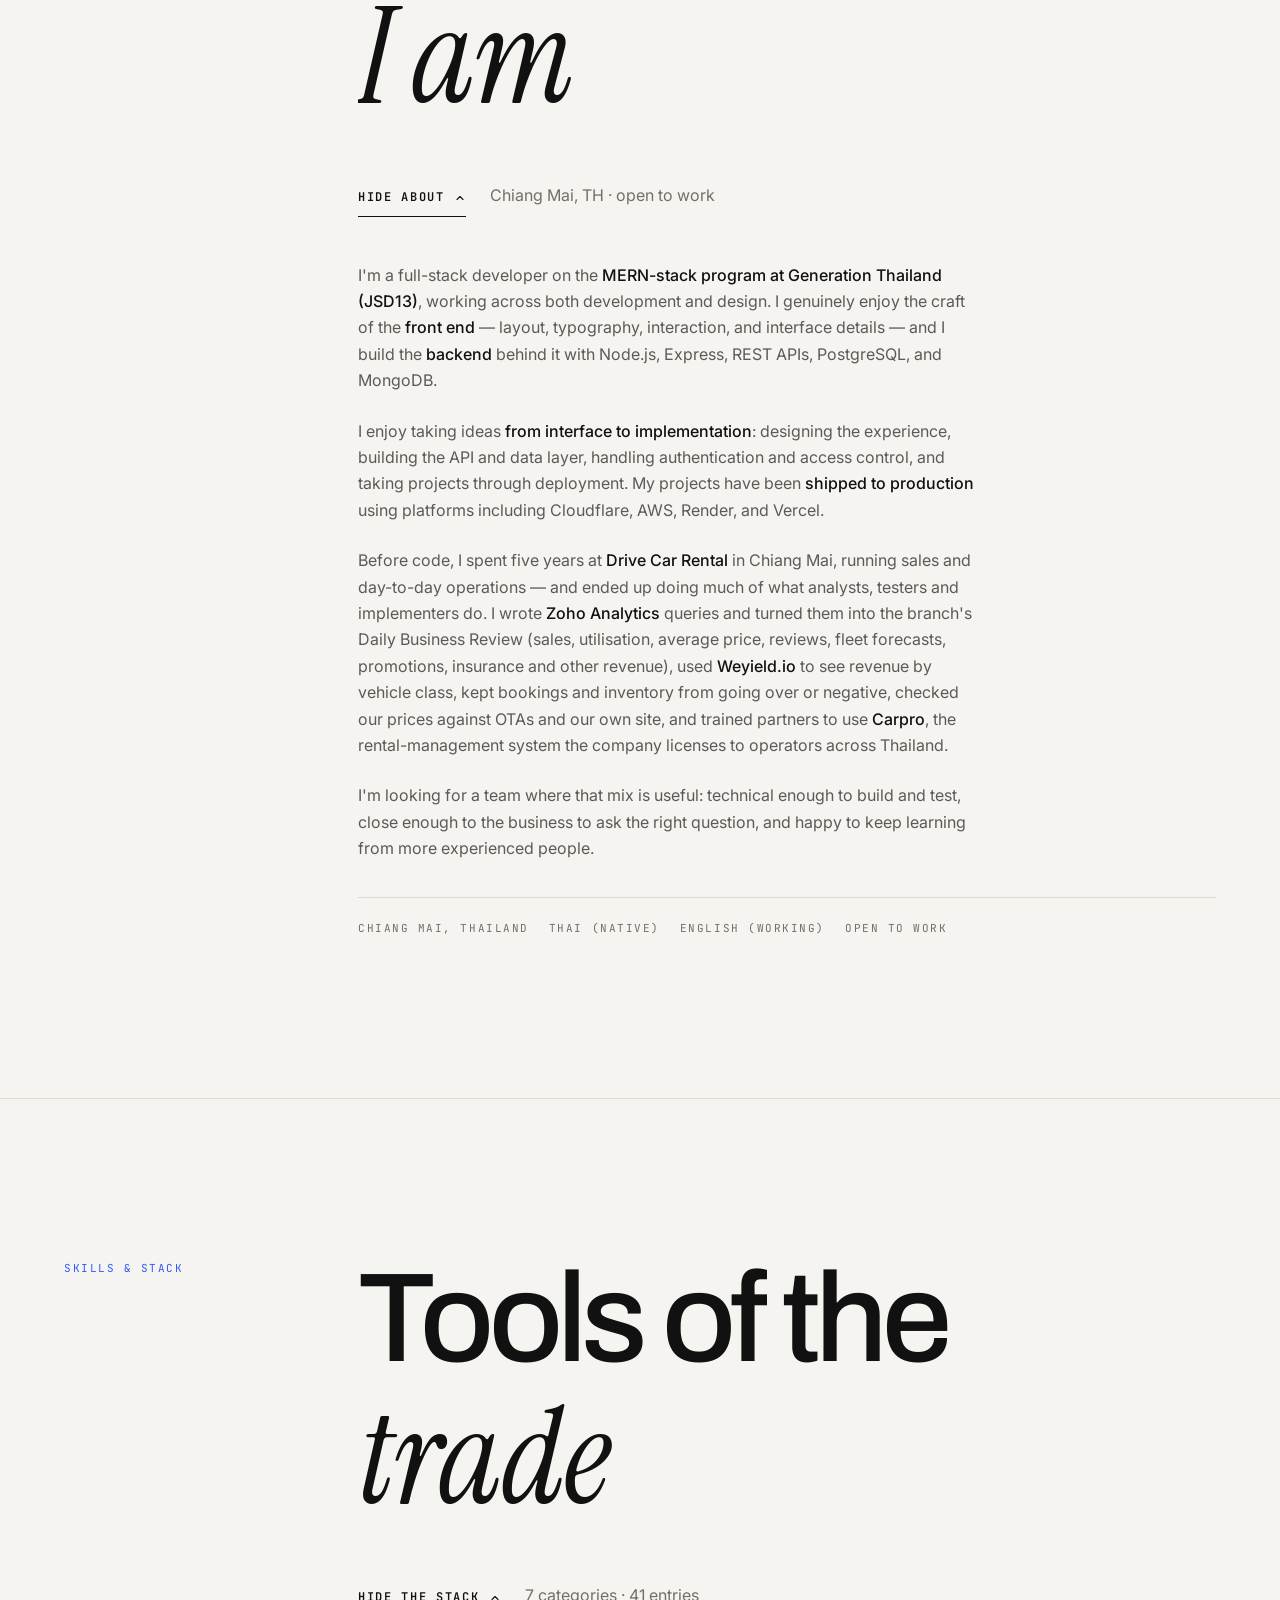
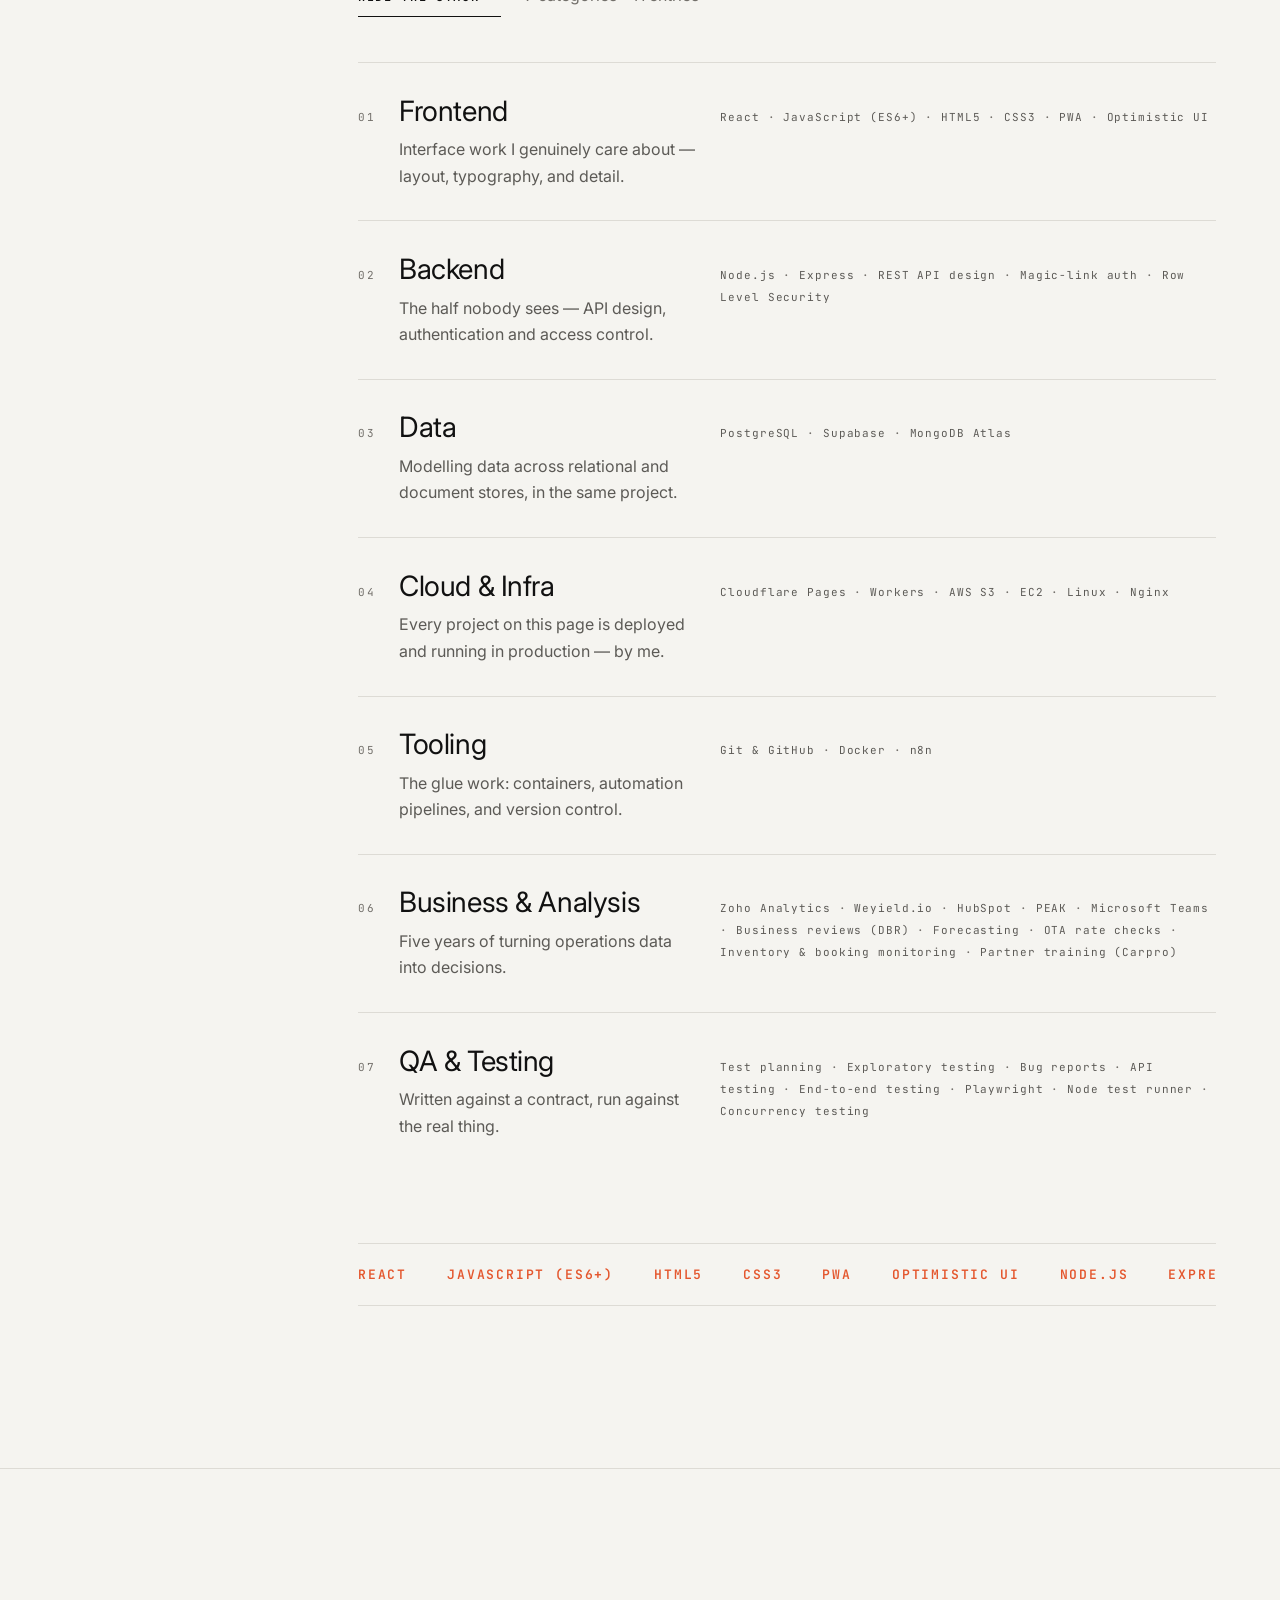
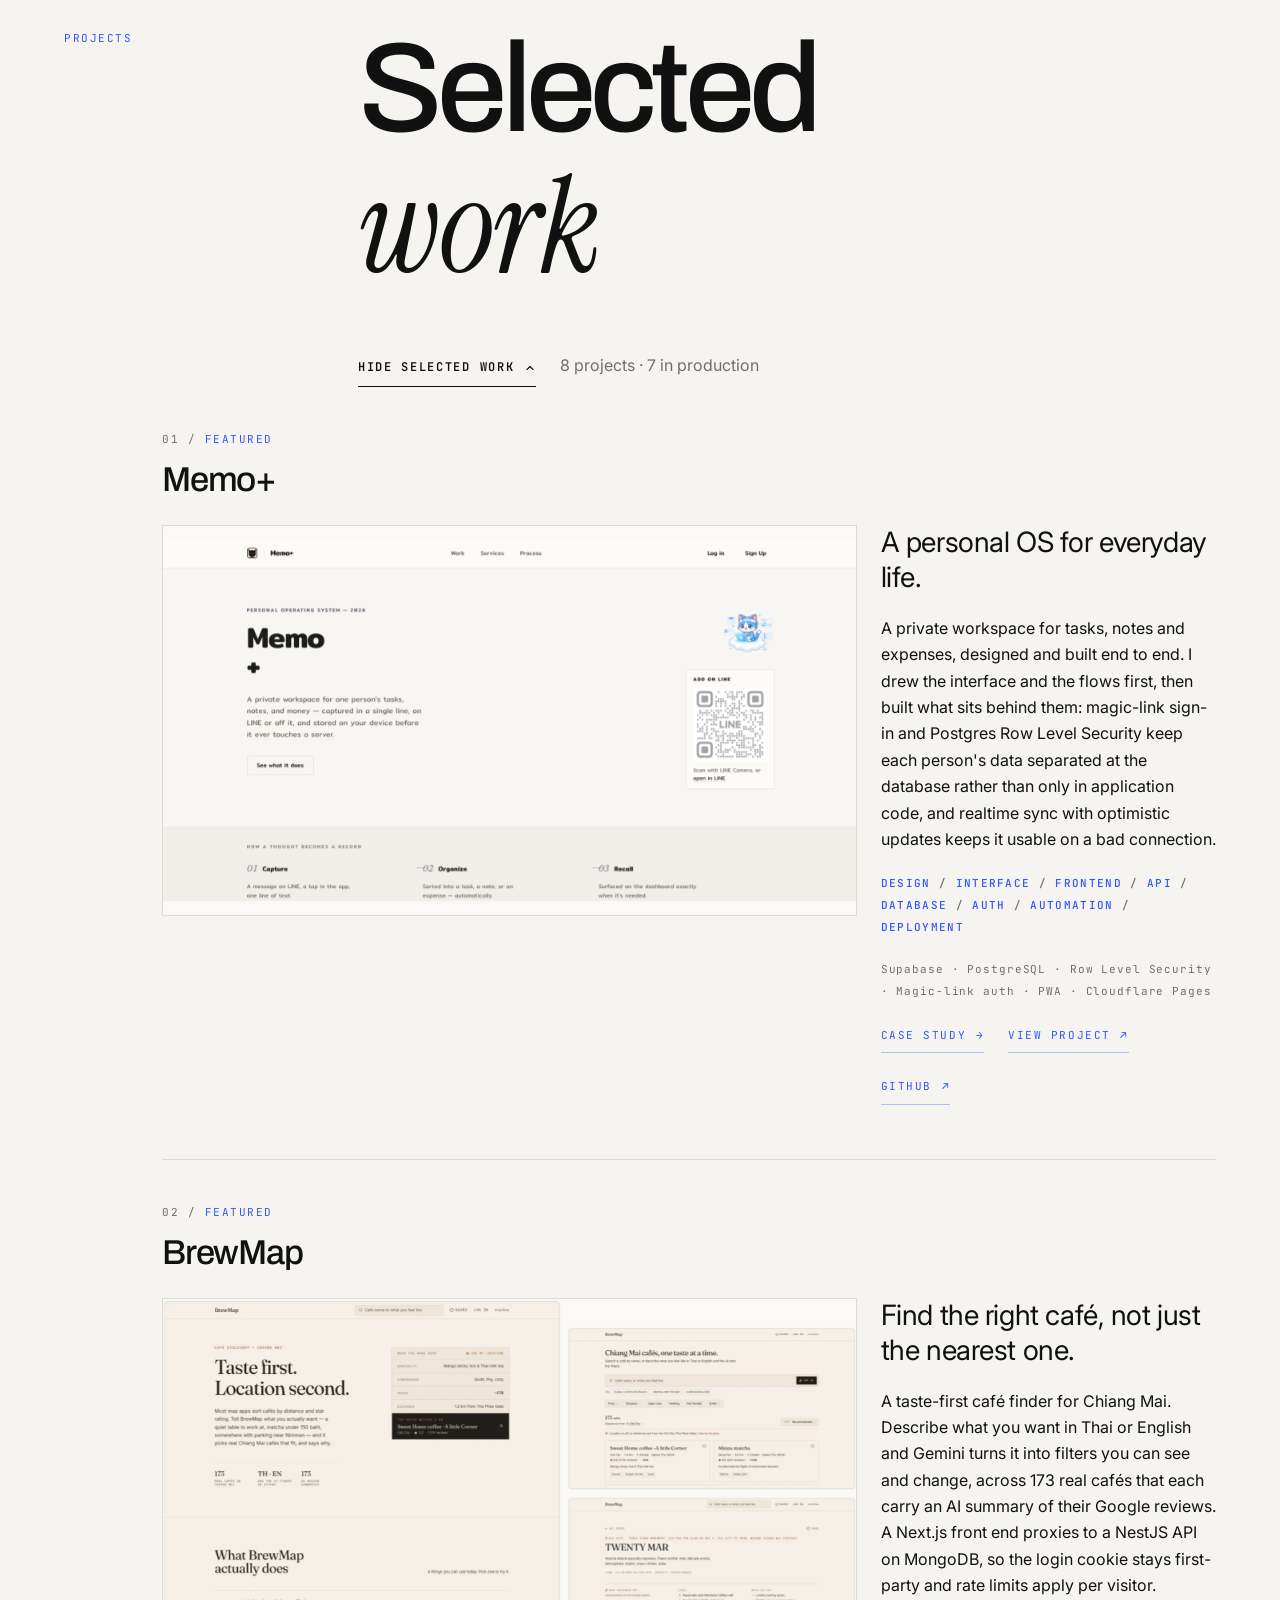
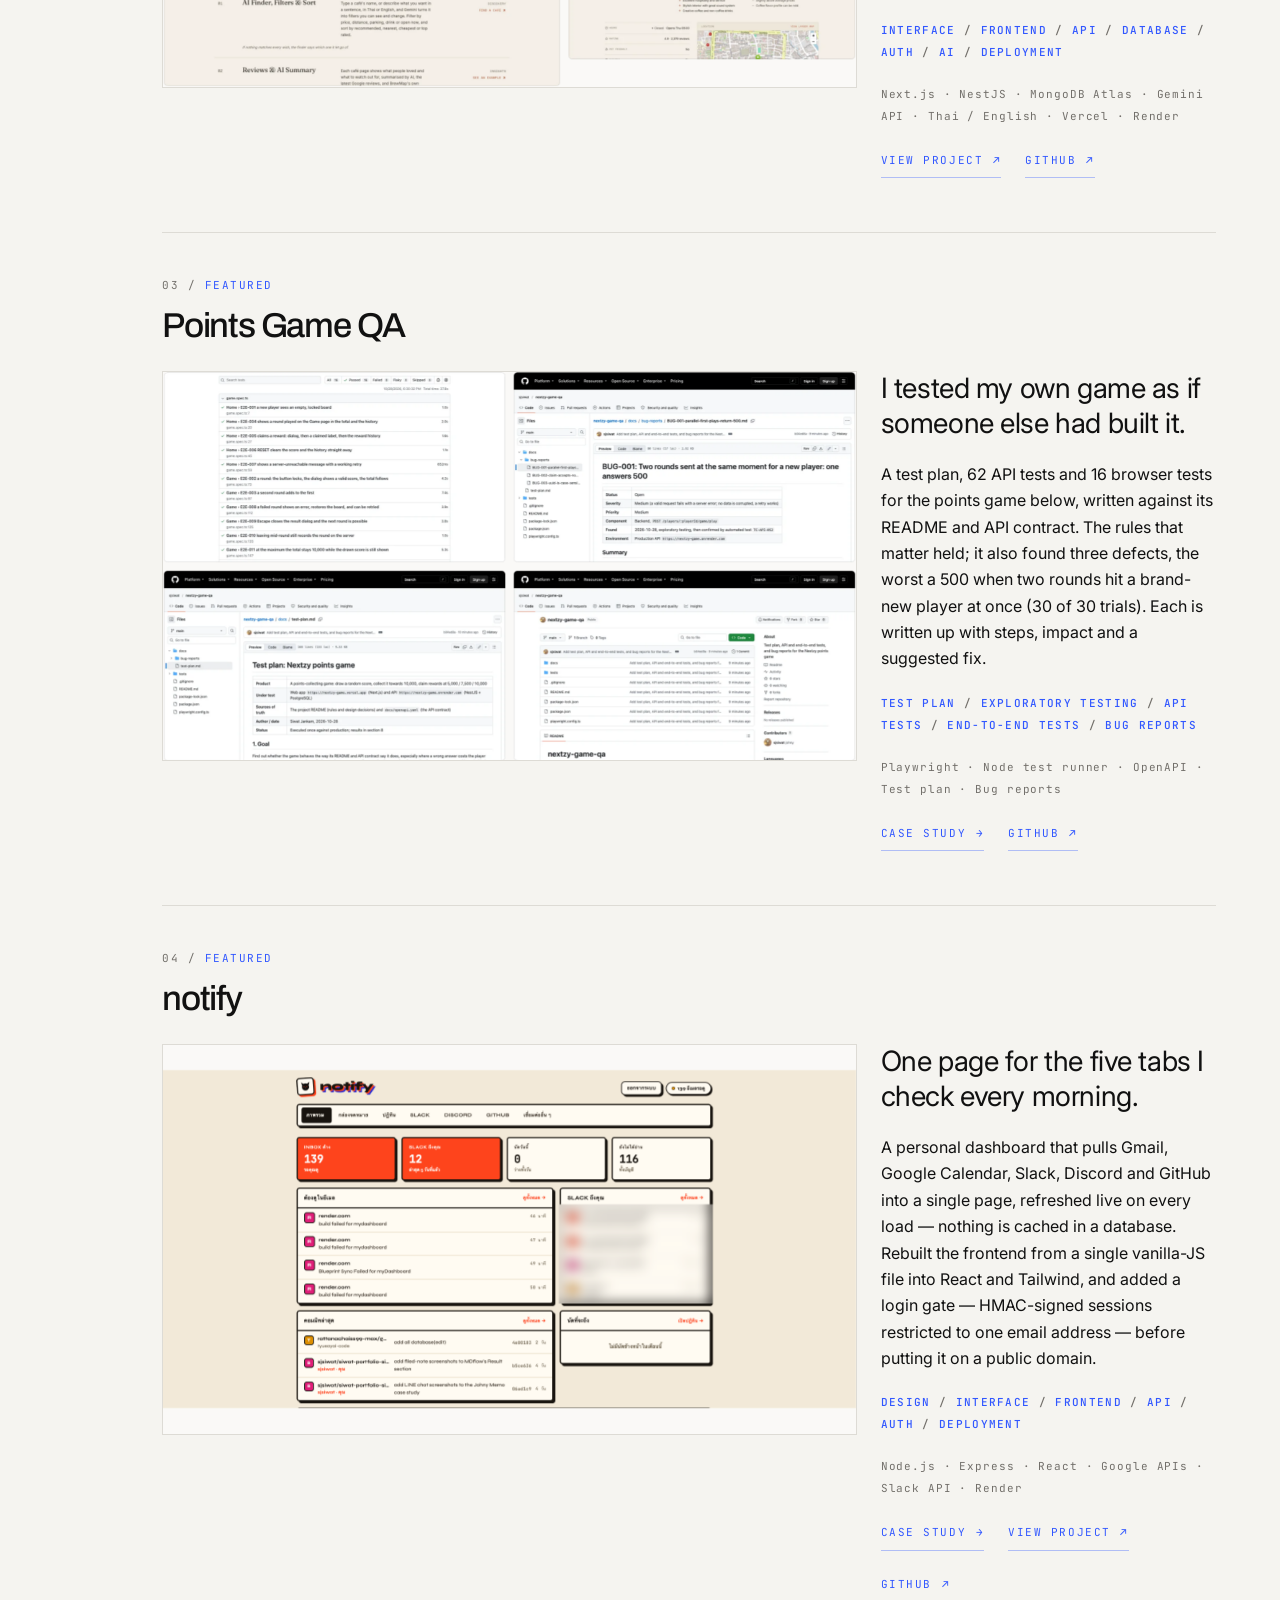
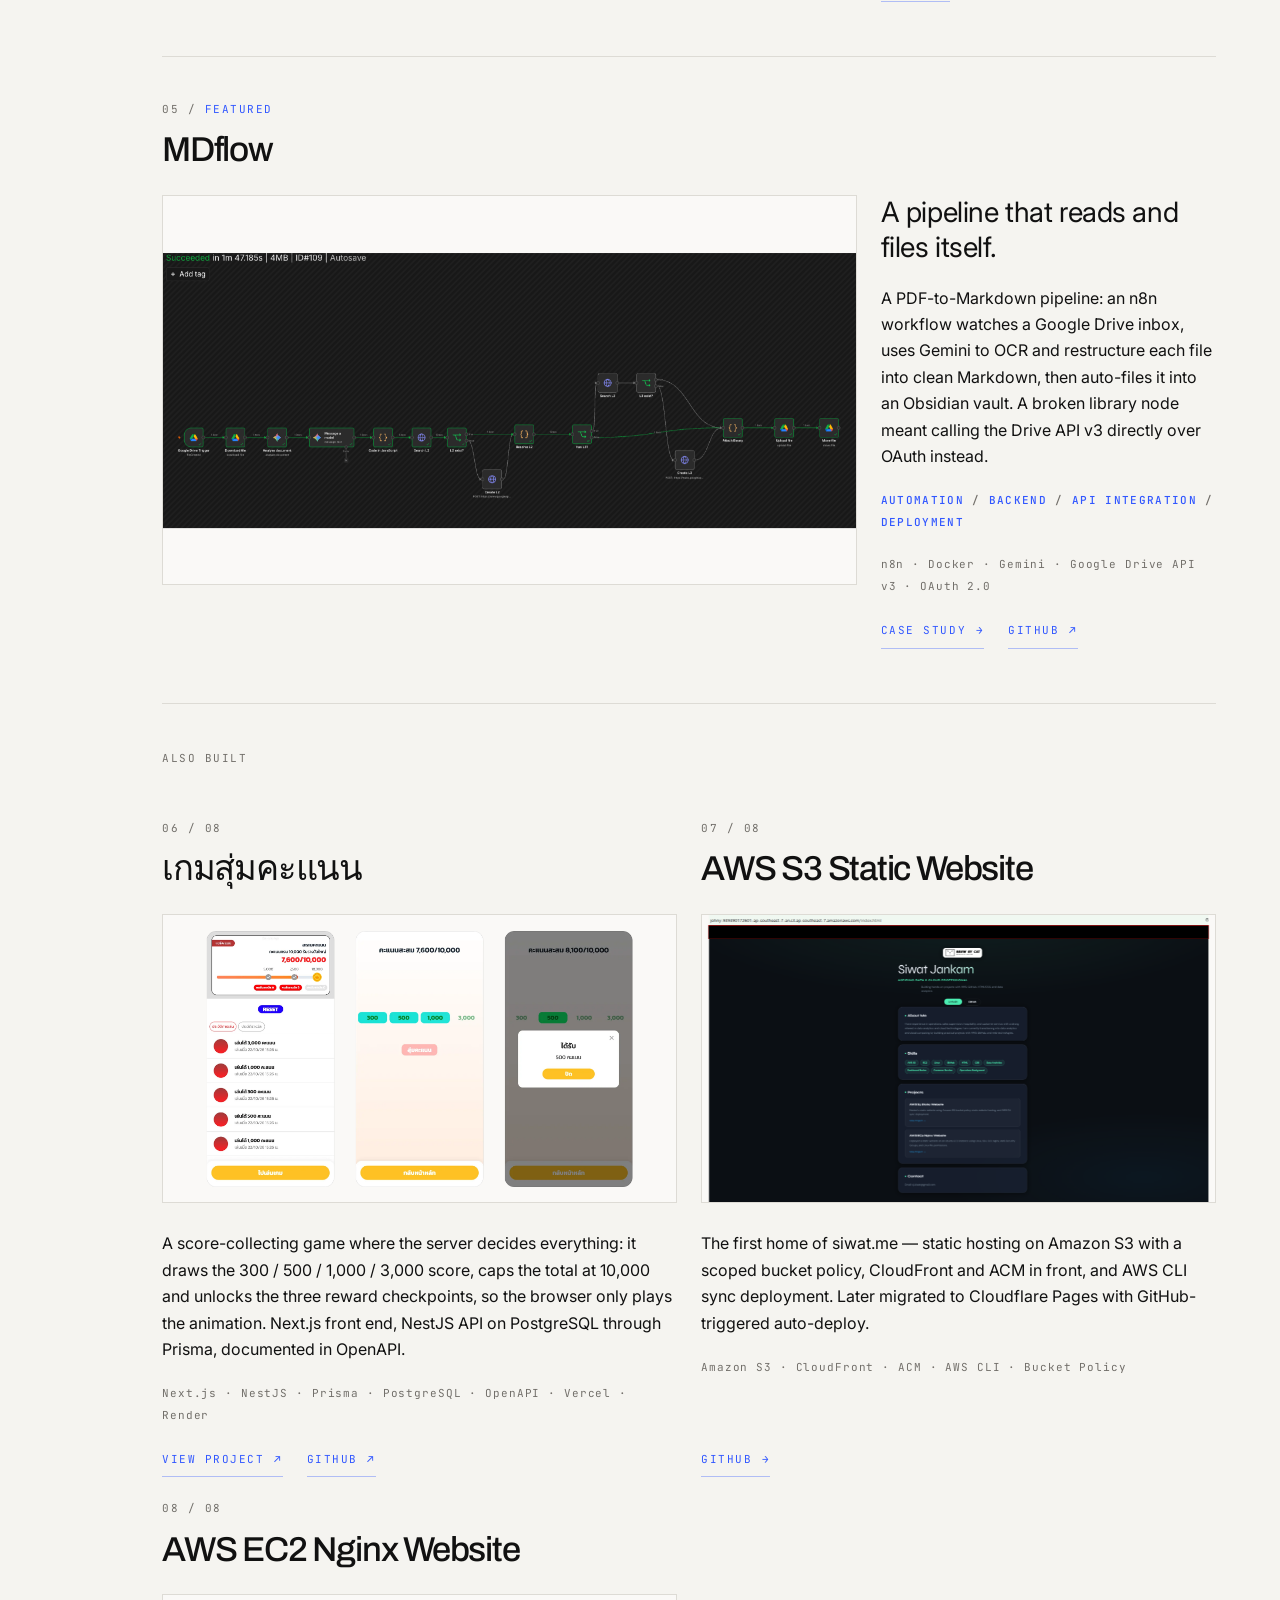
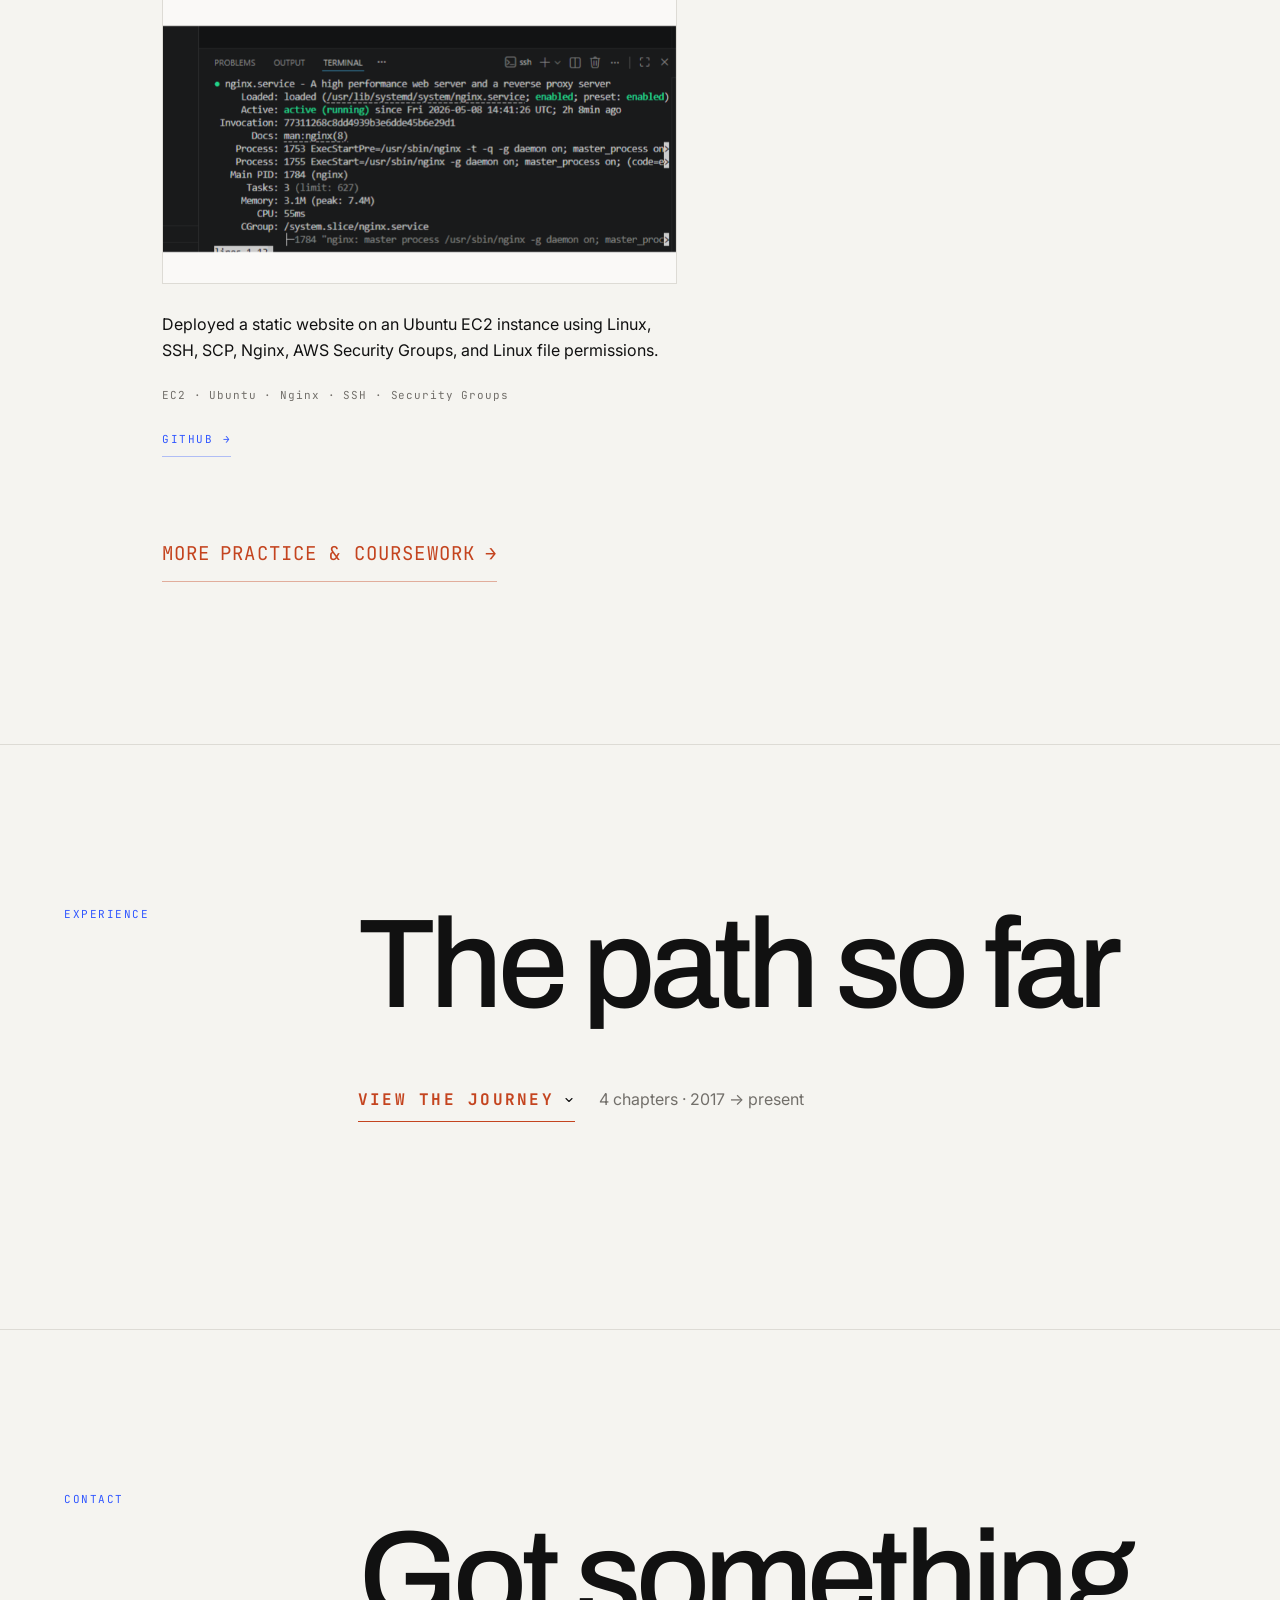
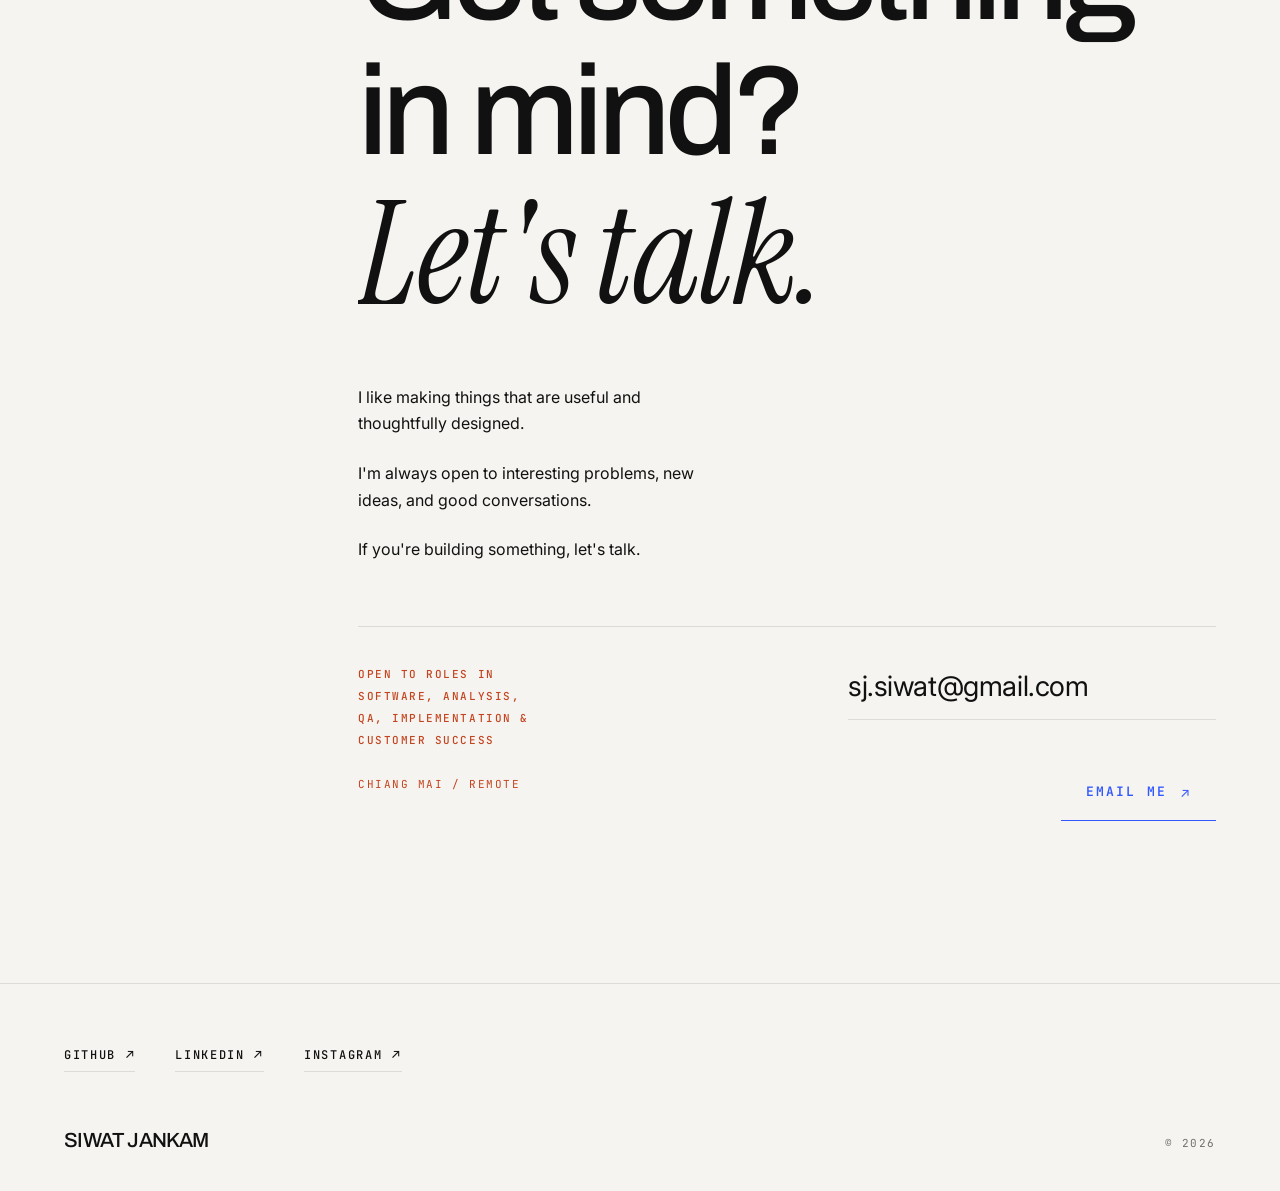
==== commit e40a42aa: "Add the Points Game QA case study, card and QA skills row Feature the QA work as project 03 with a c" ====
--- a/index.html
+++ b/index.html
@@ -275,7 +275,7 @@
               <span class="disclosure__label">Hide the stack</span>
               <span class="disclosure__chev" aria-hidden="true"><svg width="12" height="12" fill="none" stroke="currentColor" stroke-width="2.25" stroke-linecap="round" stroke-linejoin="round" viewBox="0 0 24 24"><polyline points="6 9 12 15 18 9"/></svg></span>
             </button>
-            <span class="disclosure__hint">6 categories &middot; 33 entries</span>
+            <span class="disclosure__hint">7 categories &middot; 41 entries</span>
           </div>
 
           <div class="disclosure__panel is-open" id="panel-skills">
@@ -333,10 +333,19 @@
               <p class="stack__tags"><span>Zoho Analytics</span><span>Weyield.io</span><span>HubSpot</span><span>PEAK</span><span>Microsoft Teams</span><span>Business reviews (DBR)</span><span>Forecasting</span><span>OTA rate checks</span><span>Inventory &amp; booking monitoring</span><span>Partner training (Carpro)</span></p>
             </div>
 
+            <div class="stack__row">
+              <span class="stack__num">07</span>
+              <div>
+                <h3 class="stack__name">QA &amp; Testing</h3>
+                <p class="stack__note">Written against a contract, run against the real thing.</p>
+              </div>
+              <p class="stack__tags"><span>Test planning</span><span>Exploratory testing</span><span>Bug reports</span><span>API testing</span><span>End-to-end testing</span><span>Playwright</span><span>Node test runner</span><span>Concurrency testing</span></p>
+            </div>
+
             <div class="marquee" aria-hidden="true">
               <div class="marquee__track">
-                <div class="marquee__group"><span>React</span><span>JavaScript (ES6+)</span><span>HTML5</span><span>CSS3</span><span>PWA</span><span>Optimistic UI</span><span>Node.js</span><span>Express</span><span>REST API design</span><span>Magic-link auth</span><span>Row Level Security</span><span>PostgreSQL</span><span>Supabase</span><span>MongoDB Atlas</span><span>Cloudflare Pages</span><span>Workers</span><span>AWS S3</span><span>EC2</span><span>Linux</span><span>Nginx</span><span>Git &amp; GitHub</span><span>Docker</span><span>n8n</span><span>Zoho Analytics</span><span>Weyield.io</span><span>HubSpot</span><span>PEAK</span><span>Microsoft Teams</span><span>Business reviews (DBR)</span><span>Forecasting</span><span>OTA rate checks</span><span>Inventory &amp; booking monitoring</span><span>Partner training (Carpro)</span></div>
-                <div class="marquee__group"><span>React</span><span>JavaScript (ES6+)</span><span>HTML5</span><span>CSS3</span><span>PWA</span><span>Optimistic UI</span><span>Node.js</span><span>Express</span><span>REST API design</span><span>Magic-link auth</span><span>Row Level Security</span><span>PostgreSQL</span><span>Supabase</span><span>MongoDB Atlas</span><span>Cloudflare Pages</span><span>Workers</span><span>AWS S3</span><span>EC2</span><span>Linux</span><span>Nginx</span><span>Git &amp; GitHub</span><span>Docker</span><span>n8n</span><span>Zoho Analytics</span><span>Weyield.io</span><span>HubSpot</span><span>PEAK</span><span>Microsoft Teams</span><span>Business reviews (DBR)</span><span>Forecasting</span><span>OTA rate checks</span><span>Inventory &amp; booking monitoring</span><span>Partner training (Carpro)</span></div>
+                <div class="marquee__group"><span>React</span><span>JavaScript (ES6+)</span><span>HTML5</span><span>CSS3</span><span>PWA</span><span>Optimistic UI</span><span>Node.js</span><span>Express</span><span>REST API design</span><span>Magic-link auth</span><span>Row Level Security</span><span>PostgreSQL</span><span>Supabase</span><span>MongoDB Atlas</span><span>Cloudflare Pages</span><span>Workers</span><span>AWS S3</span><span>EC2</span><span>Linux</span><span>Nginx</span><span>Git &amp; GitHub</span><span>Docker</span><span>n8n</span><span>Zoho Analytics</span><span>Weyield.io</span><span>HubSpot</span><span>PEAK</span><span>Microsoft Teams</span><span>Business reviews (DBR)</span><span>Forecasting</span><span>OTA rate checks</span><span>Inventory &amp; booking monitoring</span><span>Partner training (Carpro)</span><span>Test planning</span><span>Exploratory testing</span><span>Bug reports</span><span>API testing</span><span>End-to-end testing</span><span>Playwright</span><span>Node test runner</span><span>Concurrency testing</span></div>
+                <div class="marquee__group"><span>React</span><span>JavaScript (ES6+)</span><span>HTML5</span><span>CSS3</span><span>PWA</span><span>Optimistic UI</span><span>Node.js</span><span>Express</span><span>REST API design</span><span>Magic-link auth</span><span>Row Level Security</span><span>PostgreSQL</span><span>Supabase</span><span>MongoDB Atlas</span><span>Cloudflare Pages</span><span>Workers</span><span>AWS S3</span><span>EC2</span><span>Linux</span><span>Nginx</span><span>Git &amp; GitHub</span><span>Docker</span><span>n8n</span><span>Zoho Analytics</span><span>Weyield.io</span><span>HubSpot</span><span>PEAK</span><span>Microsoft Teams</span><span>Business reviews (DBR)</span><span>Forecasting</span><span>OTA rate checks</span><span>Inventory &amp; booking monitoring</span><span>Partner training (Carpro)</span><span>Test planning</span><span>Exploratory testing</span><span>Bug reports</span><span>API testing</span><span>End-to-end testing</span><span>Playwright</span><span>Node test runner</span><span>Concurrency testing</span></div>
               </div>
             </div>
 
@@ -364,7 +373,7 @@
               <span class="disclosure__label">Hide selected work</span>
               <span class="disclosure__chev" aria-hidden="true"><svg width="12" height="12" fill="none" stroke="currentColor" stroke-width="2.25" stroke-linecap="round" stroke-linejoin="round" viewBox="0 0 24 24"><polyline points="6 9 12 15 18 9"/></svg></span>
             </button>
-            <span class="disclosure__hint">7 projects &middot; all in production</span>
+            <span class="disclosure__hint">8 projects &middot; 7 in production</span>
           </div>
 
           <div class="disclosure__panel disclosure__panel--wide is-open" id="panel-projects">
@@ -435,6 +444,35 @@
             <article class="project project--featured reveal">
               <div class="project__head">
                 <span class="project__index">03 / <span class="project__badge">Featured</span></span>
+                <h3 class="project__title">Points Game QA</h3>
+              </div>
+
+              <div class="project__figure img-reveal">
+                <img src="project-images/qa-game.webp" alt="Points Game QA — the Playwright report with 16 of 16 passing, a bug report, the test plan and the repository" loading="lazy" />
+              </div>
+
+              <div class="project__text">
+                <p class="project__lead">I tested my own game as if someone else had built it.</p>
+                <p class="project__desc">
+                  A test plan, 62 API tests and 16 browser tests for the points game below, written
+                  against its README and API contract. The rules that matter held; it also found
+                  three defects, the worst a 500 when two rounds hit a brand-new player at once
+                  (30 of 30 trials). Each is written up with steps, impact and a suggested fix.
+                </p>
+                <p class="project__craft" aria-label="What I handled on this project">
+                  <span>Test plan</span><span>Exploratory testing</span><span>API tests</span><span>End-to-end tests</span><span>Bug reports</span>
+                </p>
+                <p class="project__meta"><span>Playwright</span><span>Node test runner</span><span>OpenAPI</span><span>Test plan</span><span>Bug reports</span></p>
+                <div class="project__links">
+                  <a class="btn" href="work/nextzy-game-qa.html">Case study <span class="btn__arrow">&#8594;</span></a>
+                  <a class="btn btn--quiet" href="https://github.com/sjsiwat/nextzy-game-qa" target="_blank" rel="noopener">GitHub <span class="btn__arrow">&#8599;</span></a>
+                </div>
+              </div>
+            </article>
+
+            <article class="project project--featured reveal">
+              <div class="project__head">
+                <span class="project__index">04 / <span class="project__badge">Featured</span></span>
                 <h3 class="project__title">notify</h3>
               </div>
 
@@ -465,7 +503,7 @@
 
             <article class="project project--featured reveal">
               <div class="project__head">
-                <span class="project__index">04 / <span class="project__badge">Featured</span></span>
+                <span class="project__index">05 / <span class="project__badge">Featured</span></span>
                 <h3 class="project__title">MDflow</h3>
               </div>
 
@@ -499,7 +537,7 @@
 
               <article class="project">
                 <div class="project__head">
-                  <span class="project__index">05 / 07</span>
+                  <span class="project__index">06 / 08</span>
                   <h3 class="project__title" lang="th">เกมสุ่มคะแนน</h3>
                 </div>
 
@@ -519,7 +557,7 @@
 
               <article class="project">
                 <div class="project__head">
-                  <span class="project__index">06 / 07</span>
+                  <span class="project__index">07 / 08</span>
                   <h3 class="project__title">AWS S3 Static Website</h3>
                 </div>
 
@@ -538,7 +576,7 @@
 
               <article class="project">
                 <div class="project__head">
-                  <span class="project__index">07 / 07</span>
+                  <span class="project__index">08 / 08</span>
                   <h3 class="project__title">AWS EC2 Nginx Website</h3>
                 </div>
 
@@ -670,6 +708,7 @@
                     <li>Rebuilt a serverless visitor-counter API on <strong>Cloudflare Workers + D1</strong>, migrating off AWS Lambda + DynamoDB to cut cost and operational overhead.</li>
                     <li>Deployed <strong>siwat.me</strong> on AWS S3 + CloudFront + ACM, later moved to Cloudflare Pages with GitHub-triggered auto-deploy.</li>
                     <li>Built <strong>MDflow</strong>, a PDF-to-Markdown pipeline (n8n, Docker, Google Drive API, Gemini); bypassed a broken library node by calling the Drive API v3 directly over OAuth.</li>
+                    <li>Wrote a <strong>test plan, 62 API tests and 16 Playwright tests</strong> for my own points game and reported three defects, including a 500 on parallel first rounds that failed 30 of 30 trials.</li>
                     </ul>
                   </div>
                 </article>
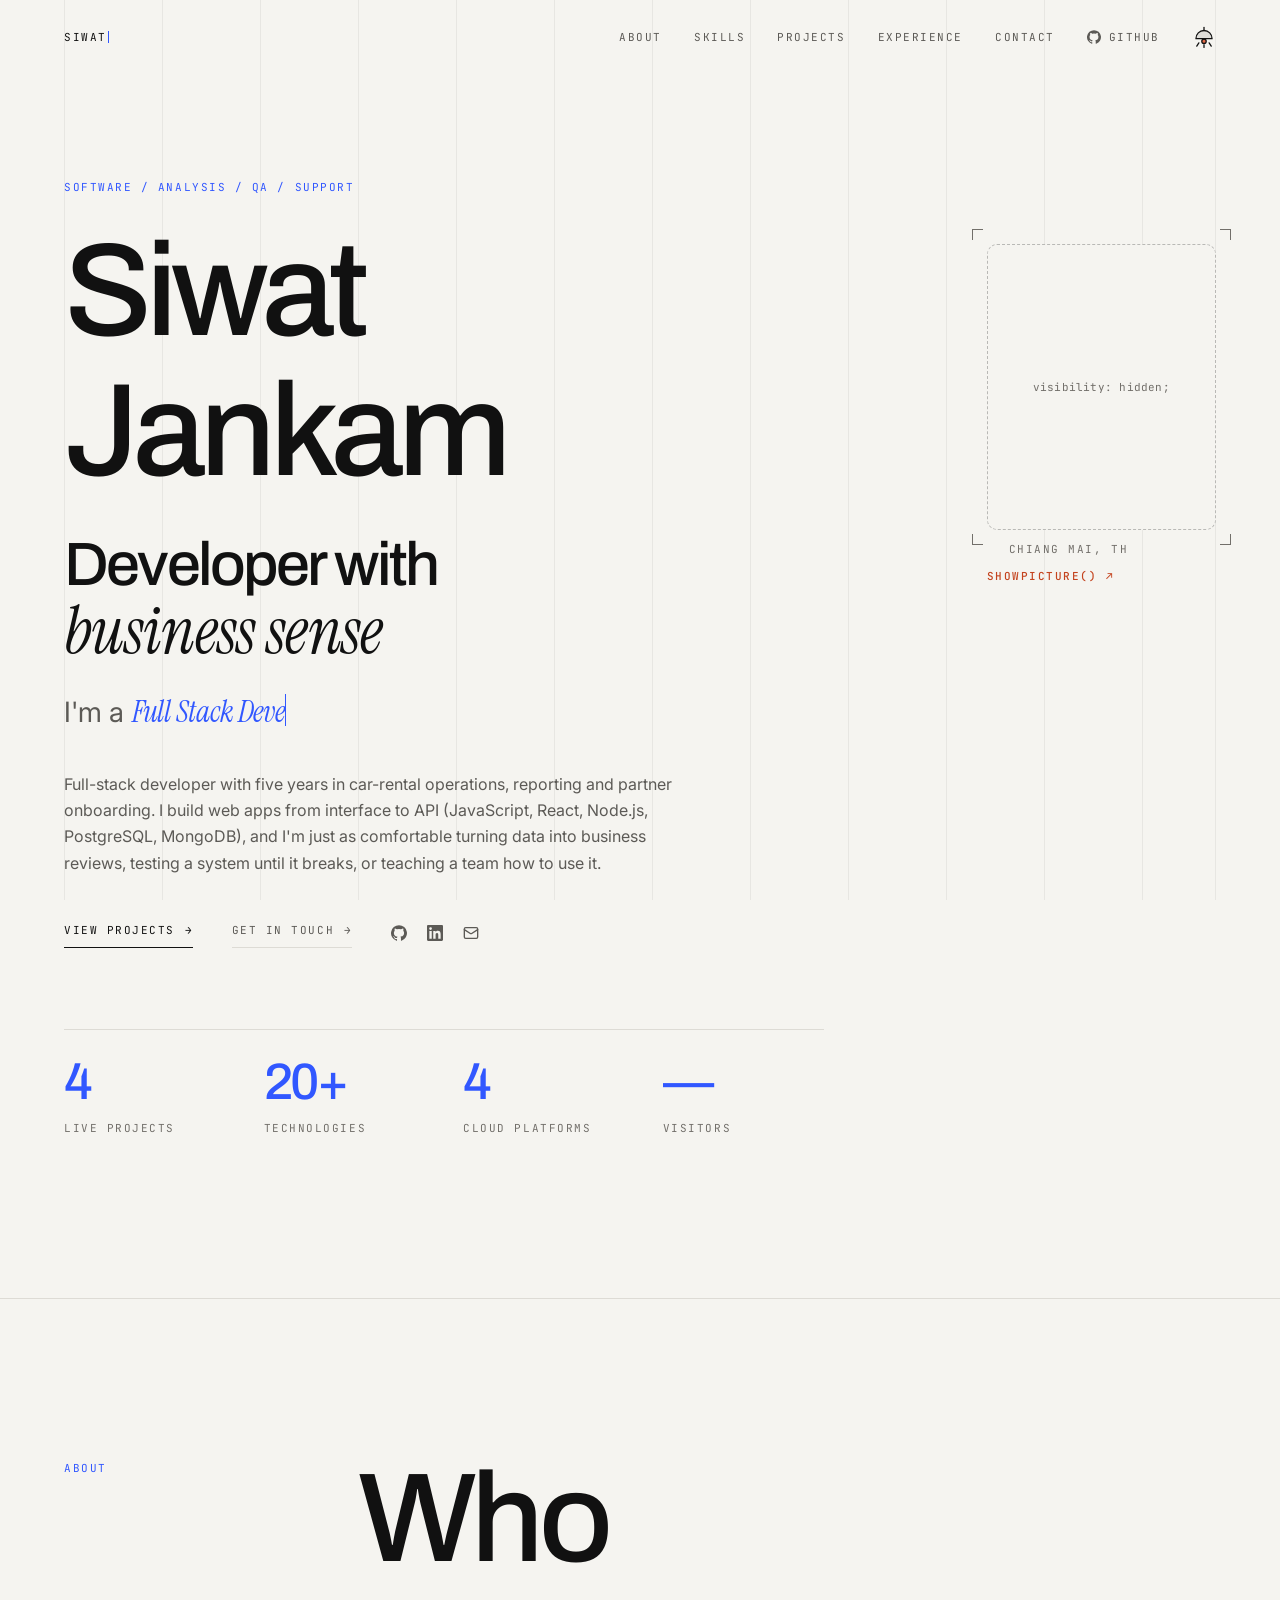
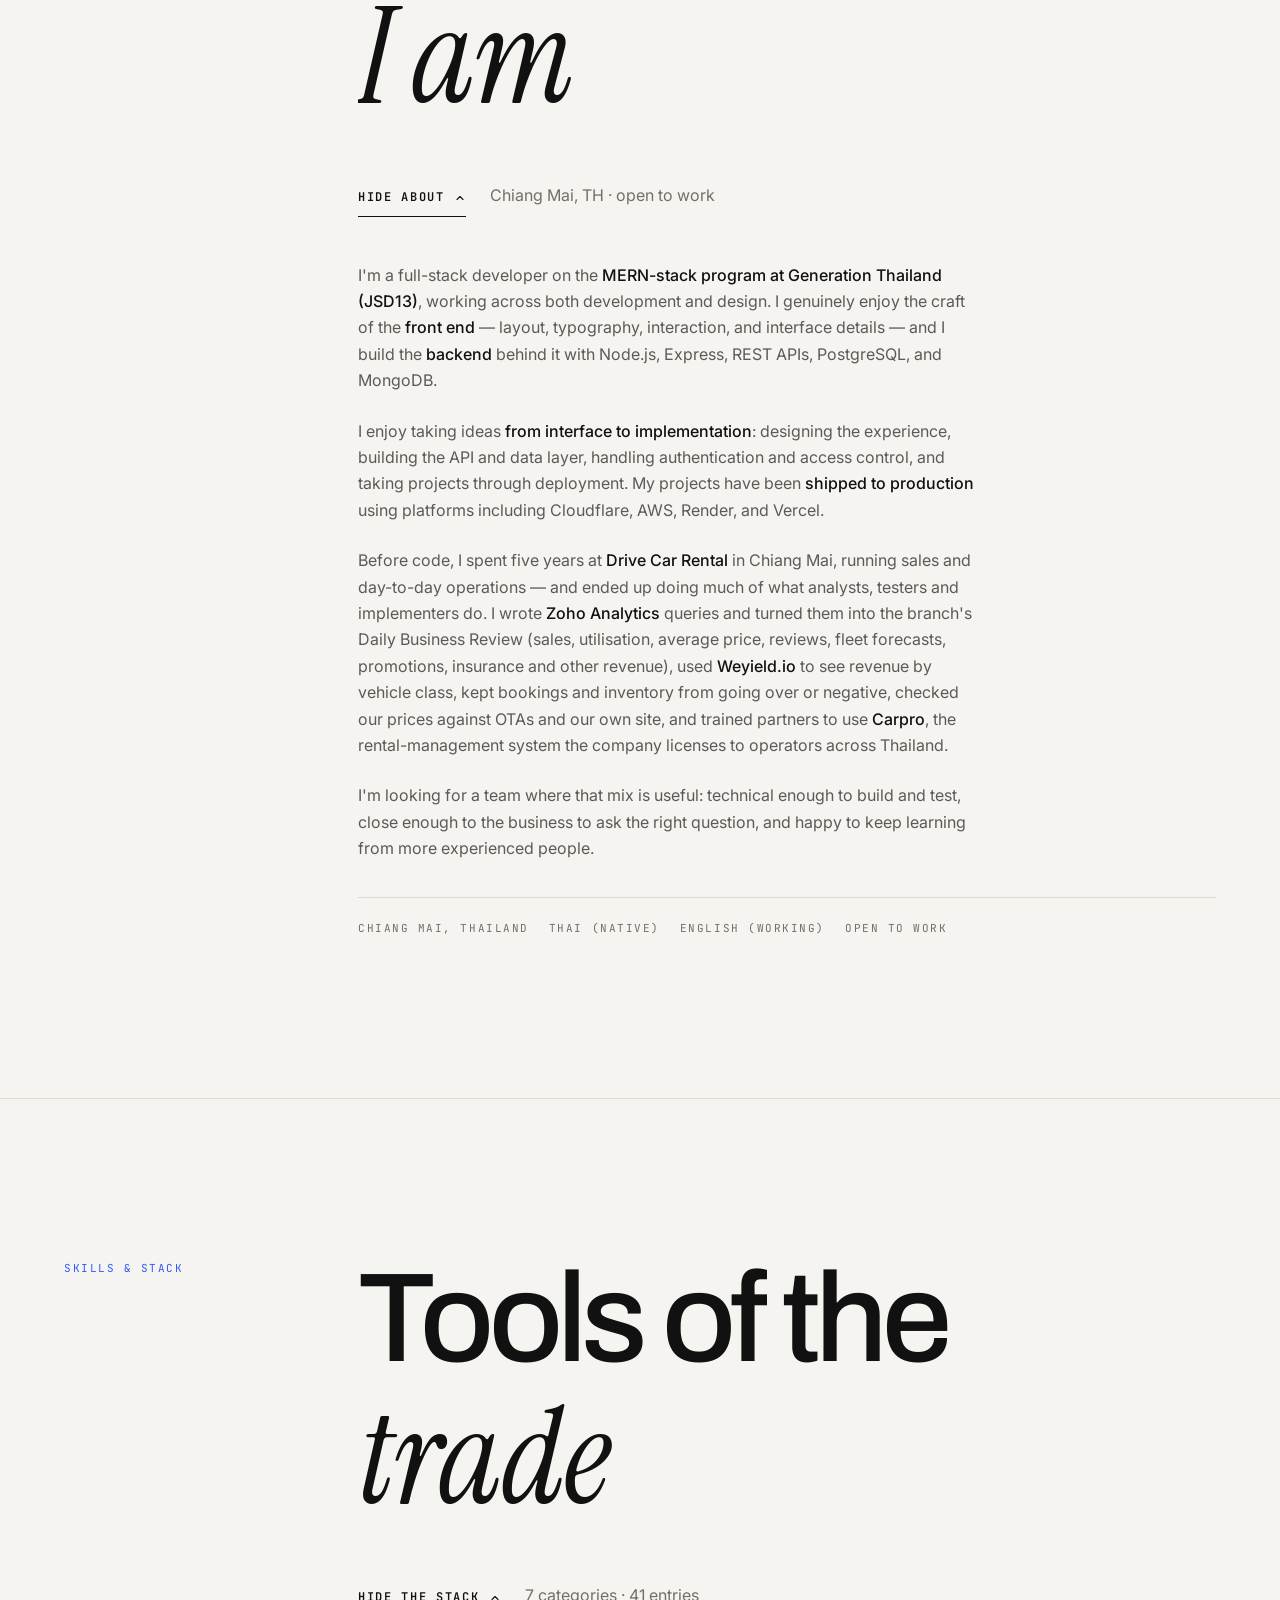
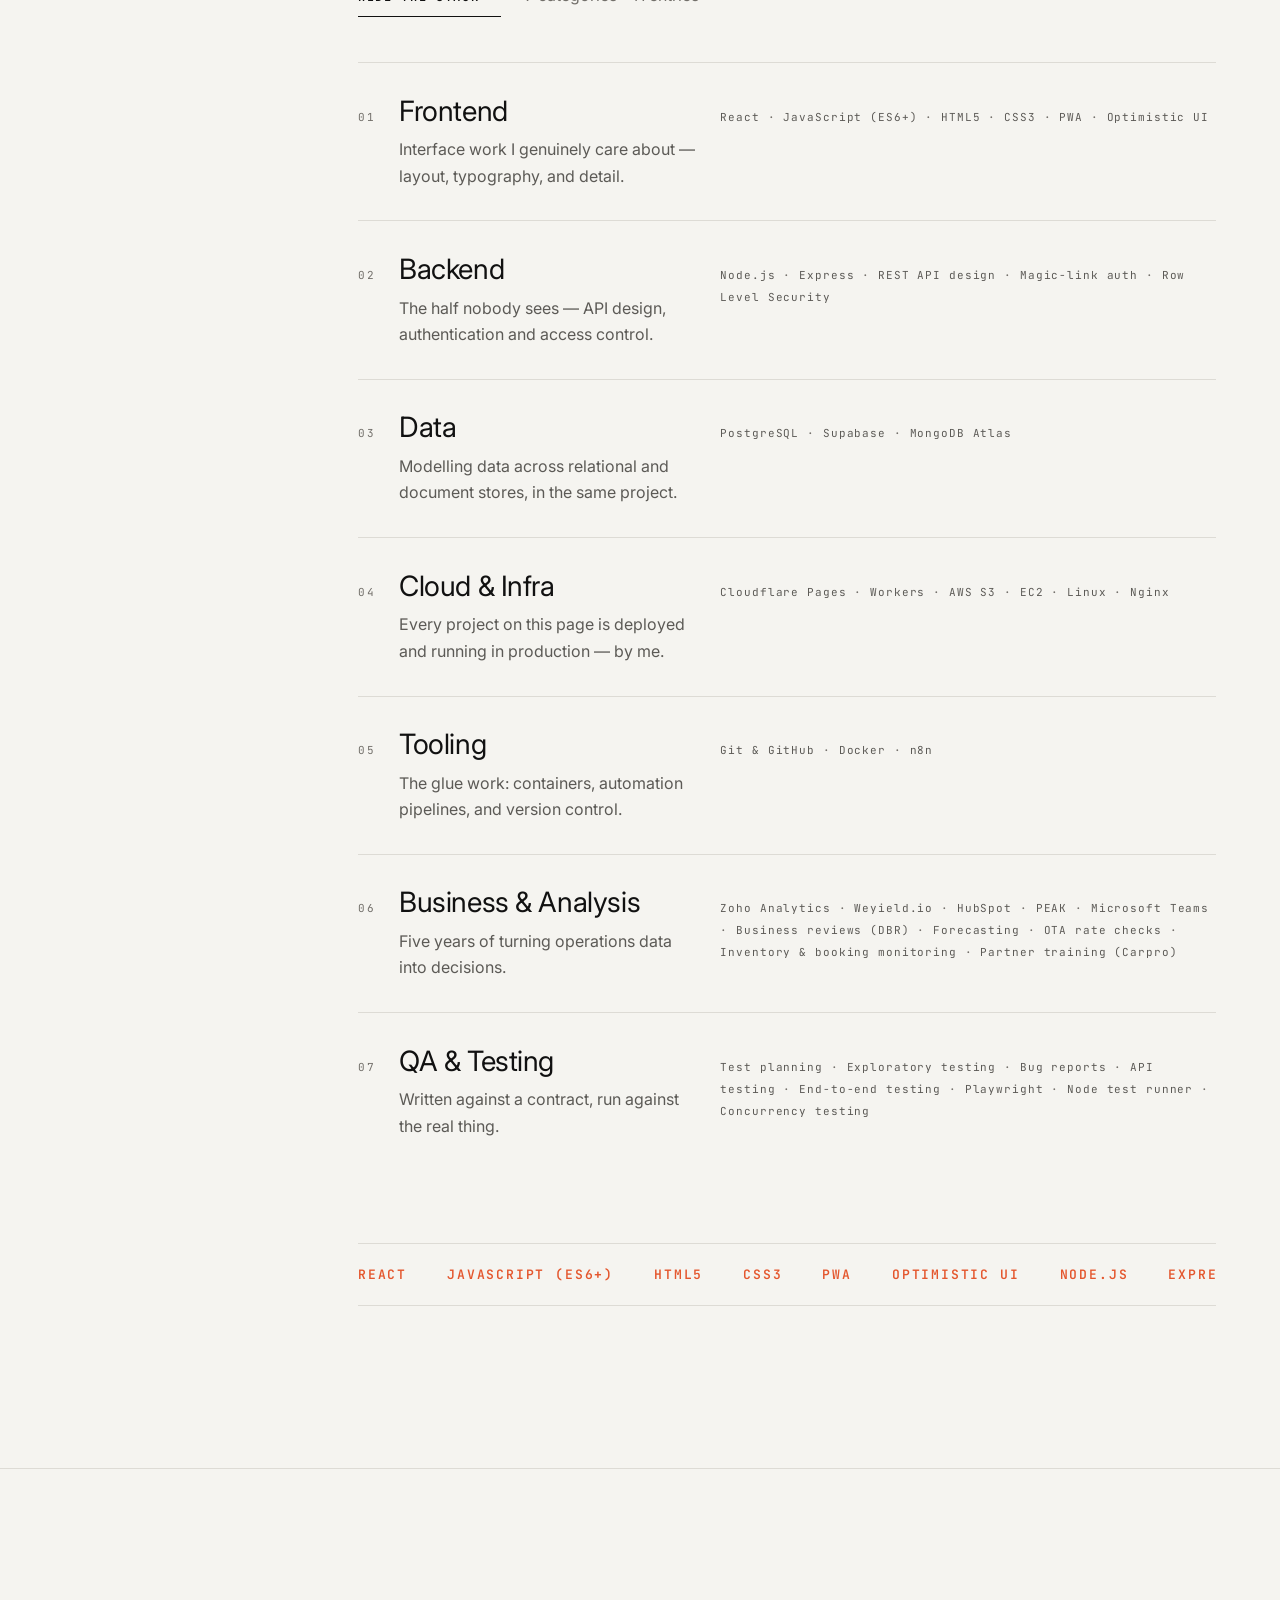
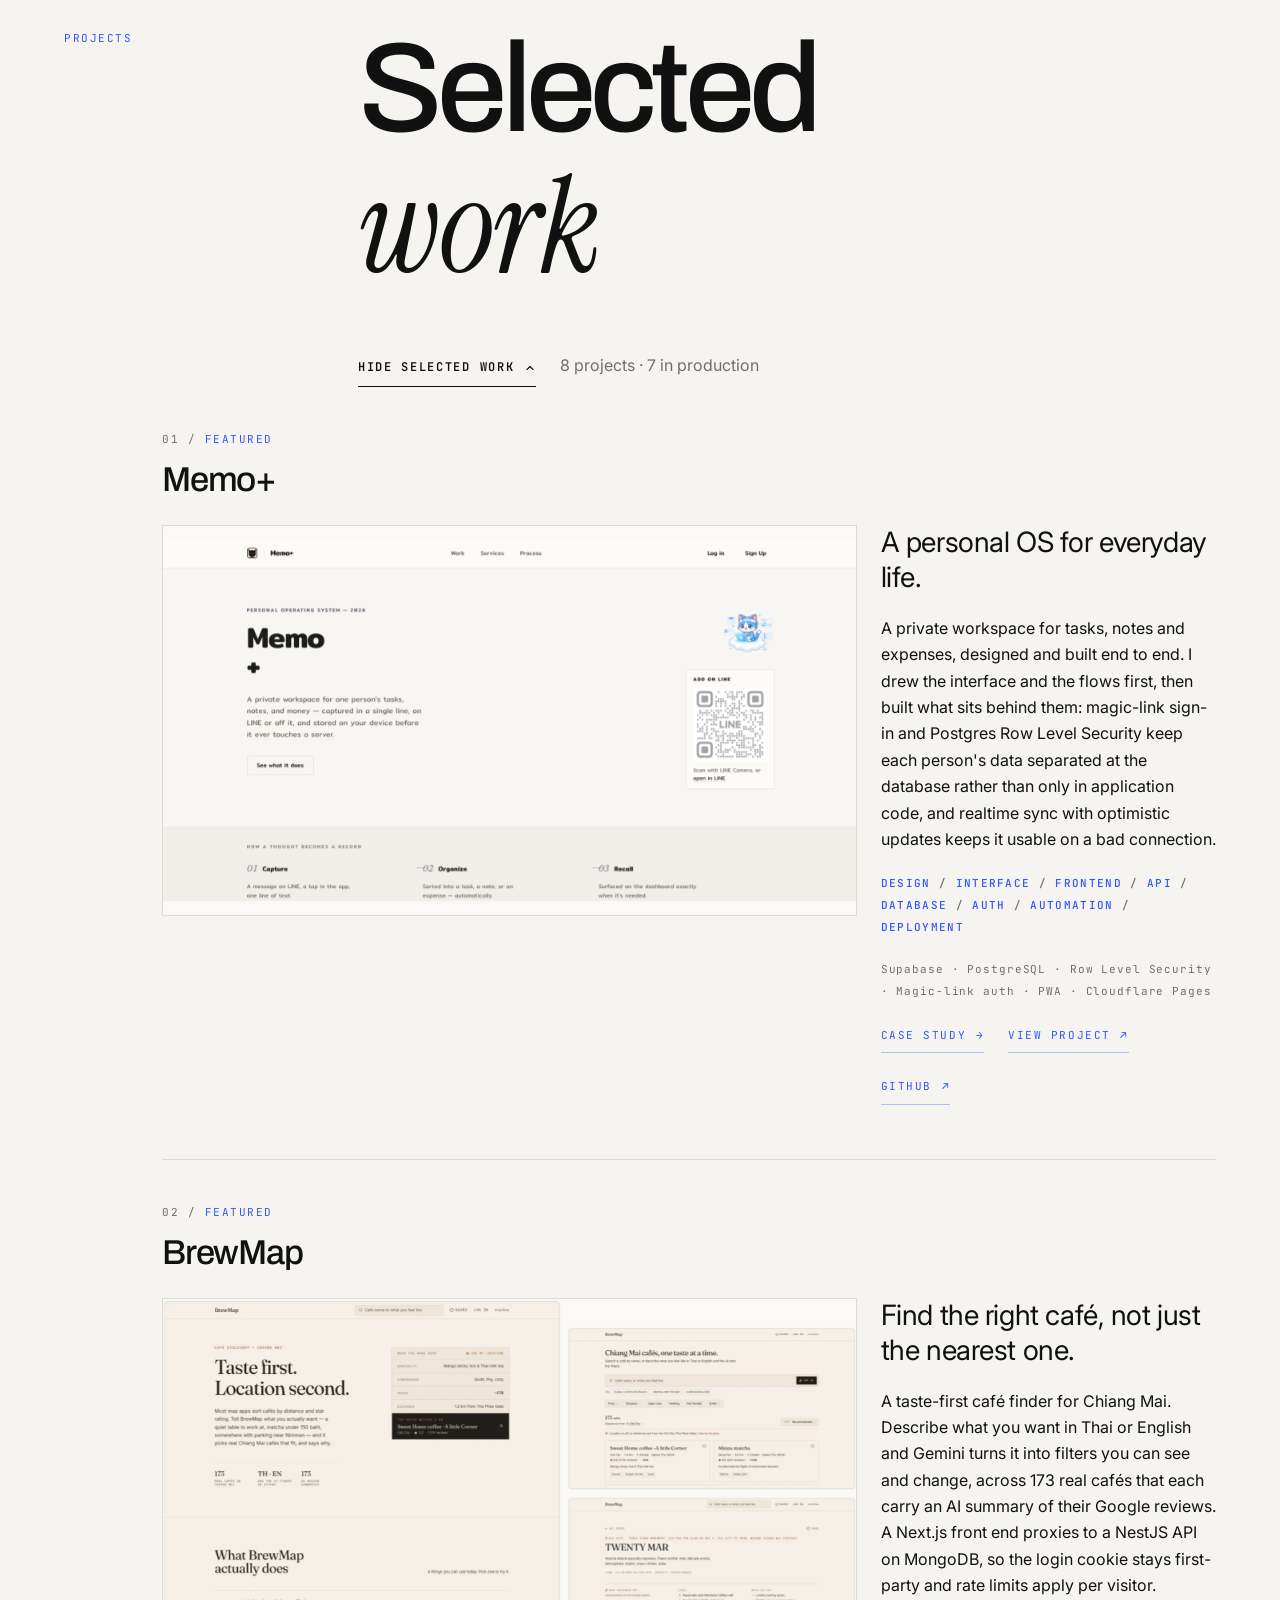
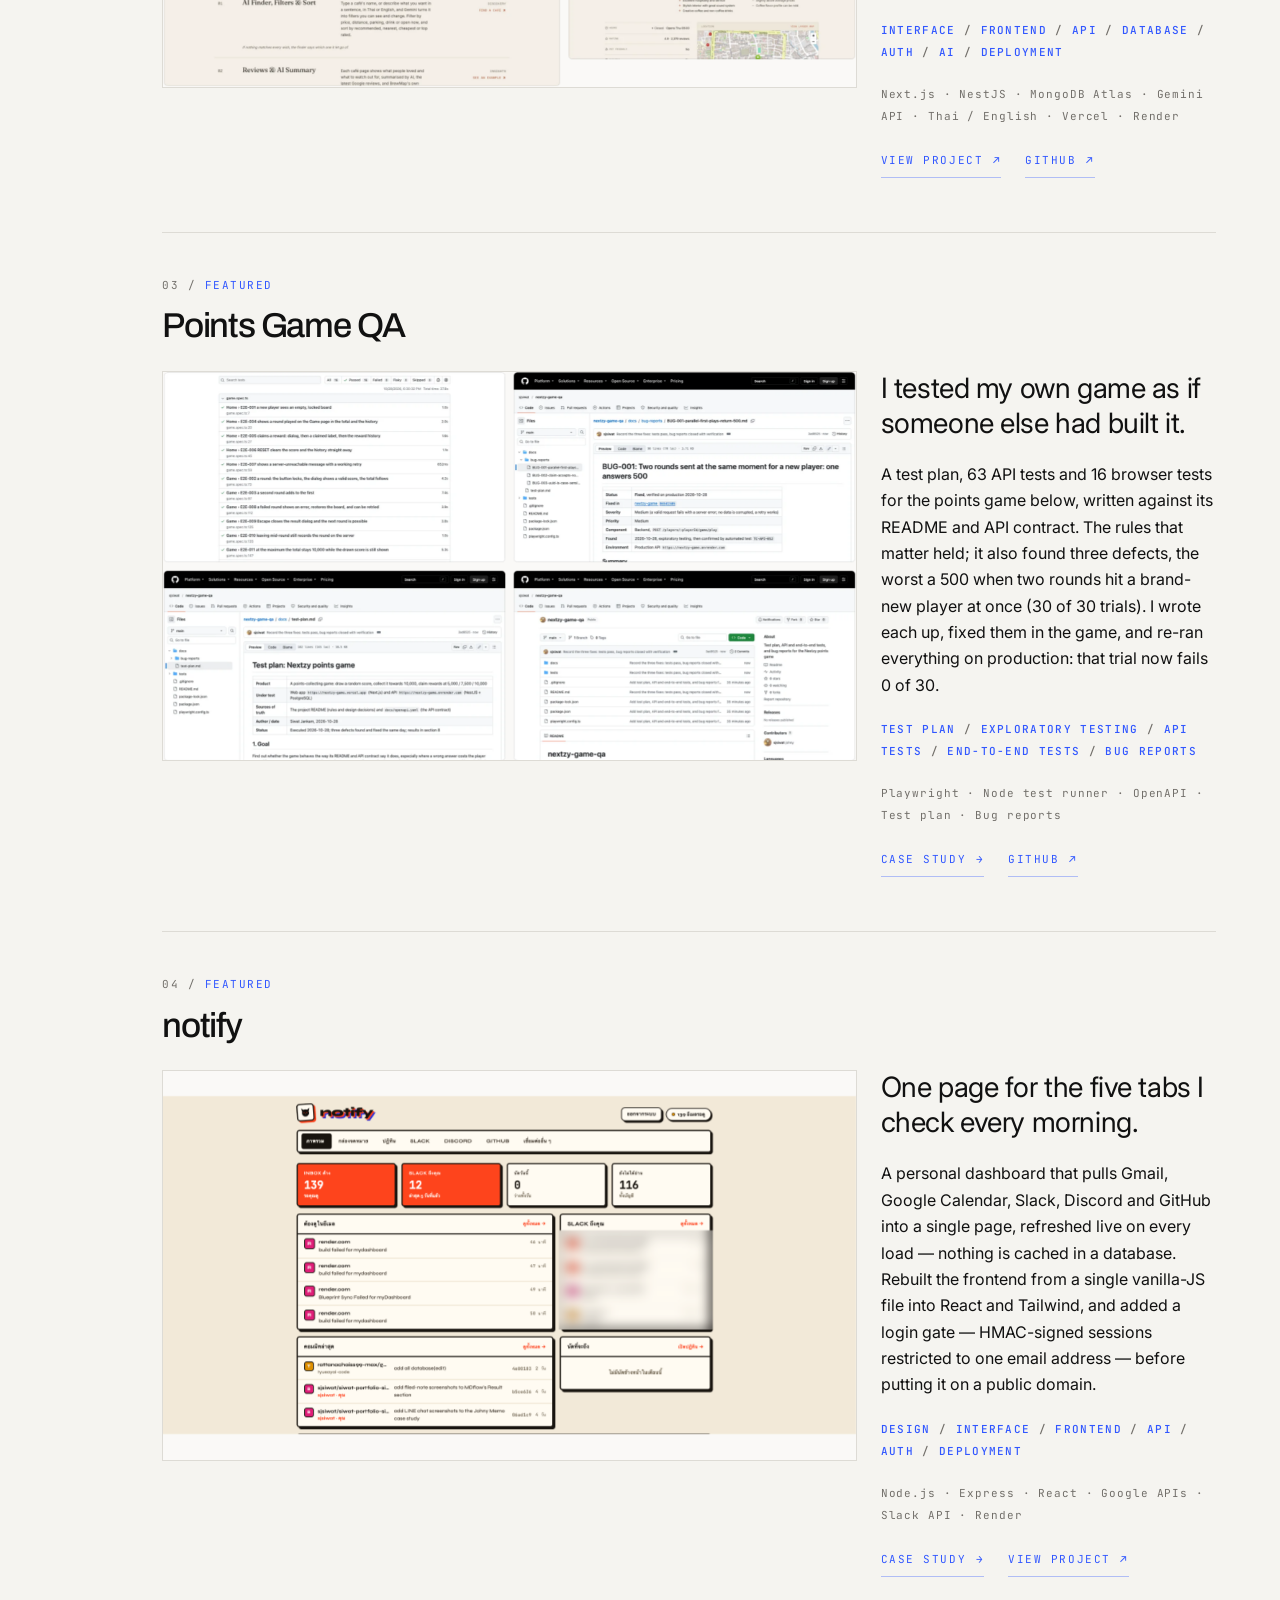
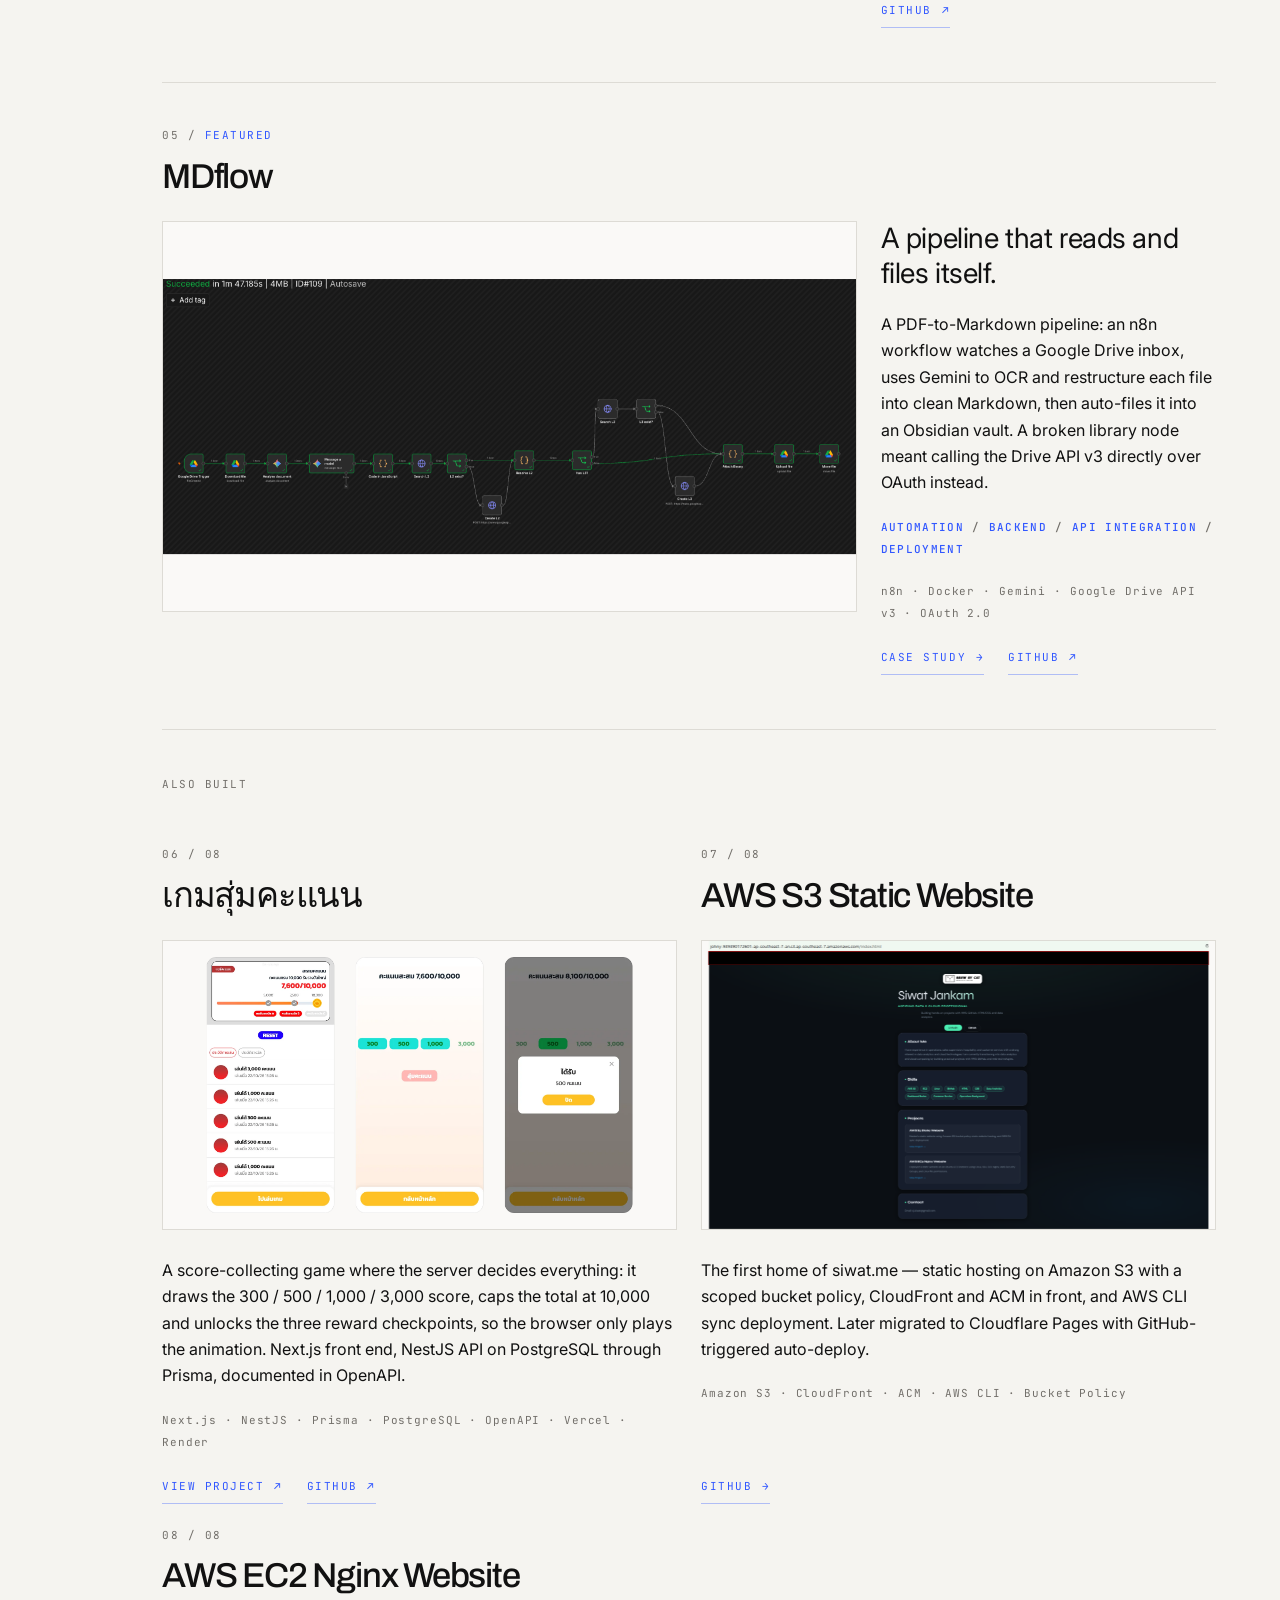
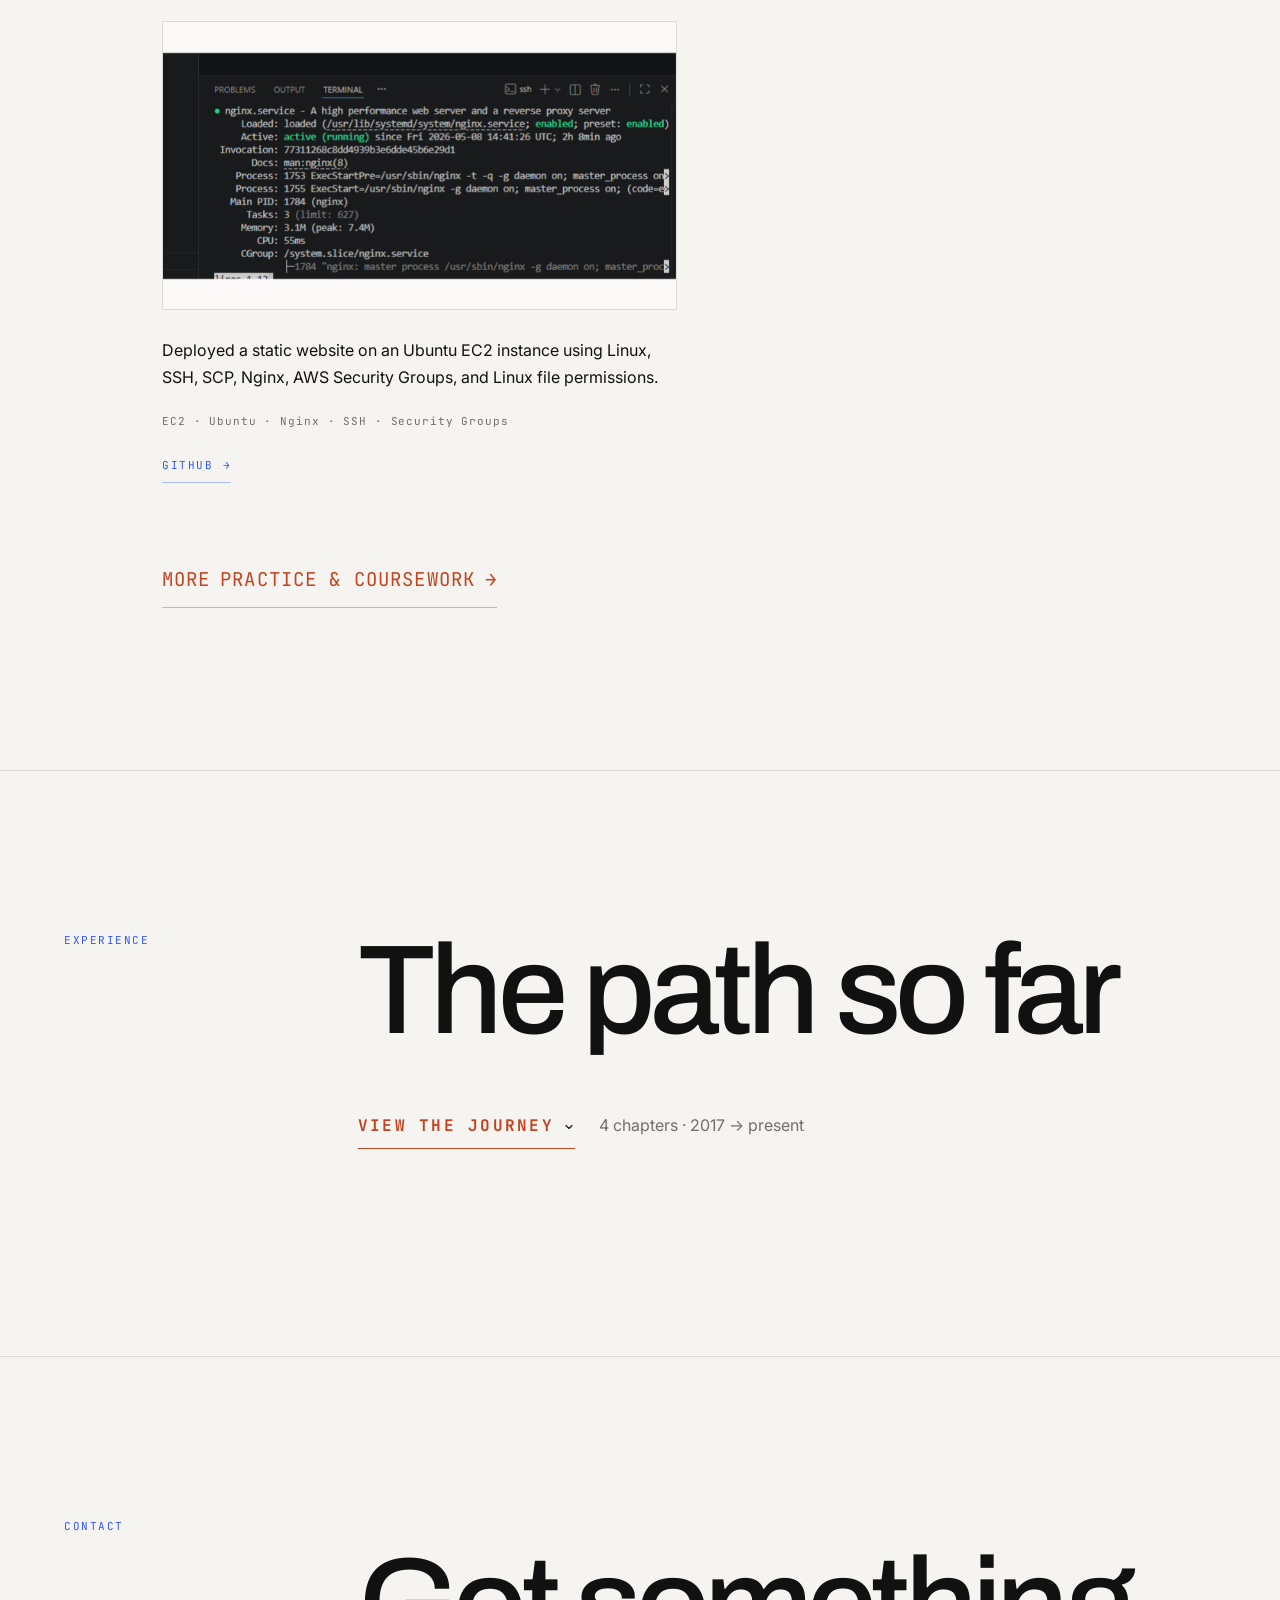
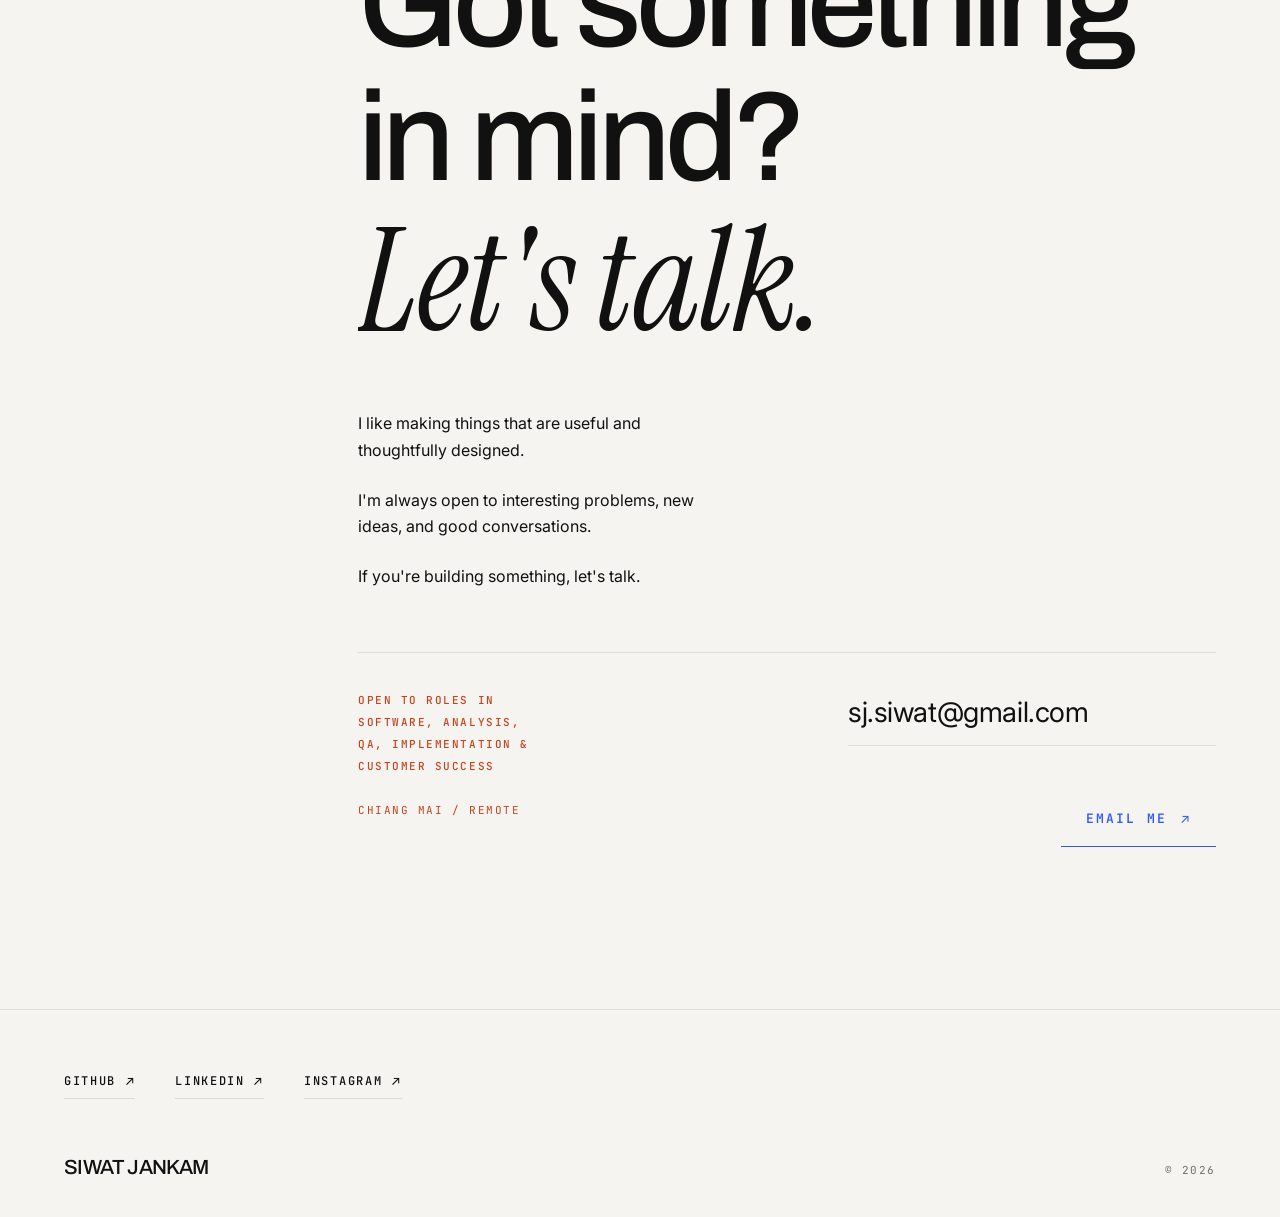
==== commit f41e9f11: "Update the Points Game QA story: defects fixed and verified on production Refresh the card, case stu" ====
--- a/index.html
+++ b/index.html
@@ -454,10 +454,11 @@
               <div class="project__text">
                 <p class="project__lead">I tested my own game as if someone else had built it.</p>
                 <p class="project__desc">
-                  A test plan, 62 API tests and 16 browser tests for the points game below, written
+                  A test plan, 63 API tests and 16 browser tests for the points game below, written
                   against its README and API contract. The rules that matter held; it also found
                   three defects, the worst a 500 when two rounds hit a brand-new player at once
-                  (30 of 30 trials). Each is written up with steps, impact and a suggested fix.
+                  (30 of 30 trials). I wrote each up, fixed them in the game, and re-ran everything
+                  on production: that trial now fails 0 of 30.
                 </p>
                 <p class="project__craft" aria-label="What I handled on this project">
                   <span>Test plan</span><span>Exploratory testing</span><span>API tests</span><span>End-to-end tests</span><span>Bug reports</span>
@@ -708,7 +709,7 @@
                     <li>Rebuilt a serverless visitor-counter API on <strong>Cloudflare Workers + D1</strong>, migrating off AWS Lambda + DynamoDB to cut cost and operational overhead.</li>
                     <li>Deployed <strong>siwat.me</strong> on AWS S3 + CloudFront + ACM, later moved to Cloudflare Pages with GitHub-triggered auto-deploy.</li>
                     <li>Built <strong>MDflow</strong>, a PDF-to-Markdown pipeline (n8n, Docker, Google Drive API, Gemini); bypassed a broken library node by calling the Drive API v3 directly over OAuth.</li>
-                    <li>Wrote a <strong>test plan, 62 API tests and 16 Playwright tests</strong> for my own points game and reported three defects, including a 500 on parallel first rounds that failed 30 of 30 trials.</li>
+                    <li>Wrote a <strong>test plan, 63 API tests and 16 Playwright tests</strong> for my own points game, reported three defects (including a 500 on parallel first rounds that failed 30 of 30 trials), then fixed them and verified the fix on production.</li>
                     </ul>
                   </div>
                 </article>
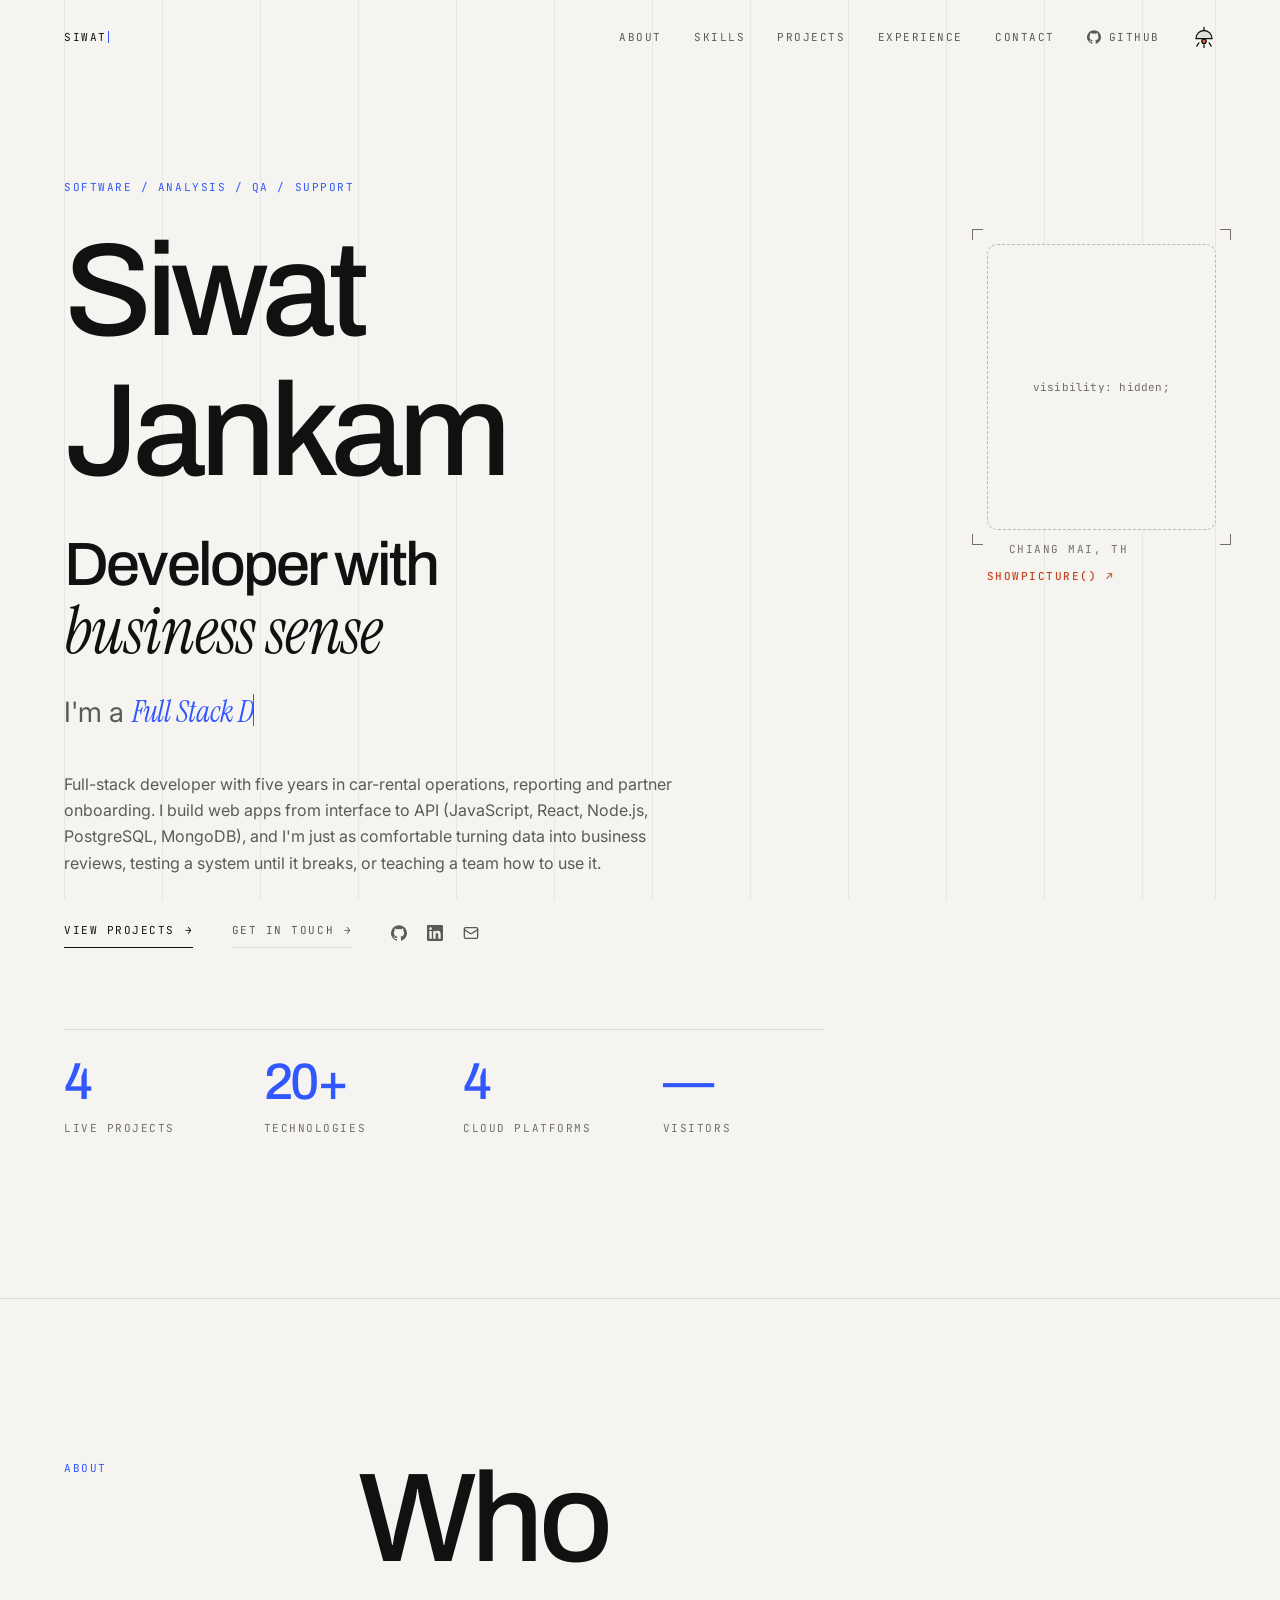
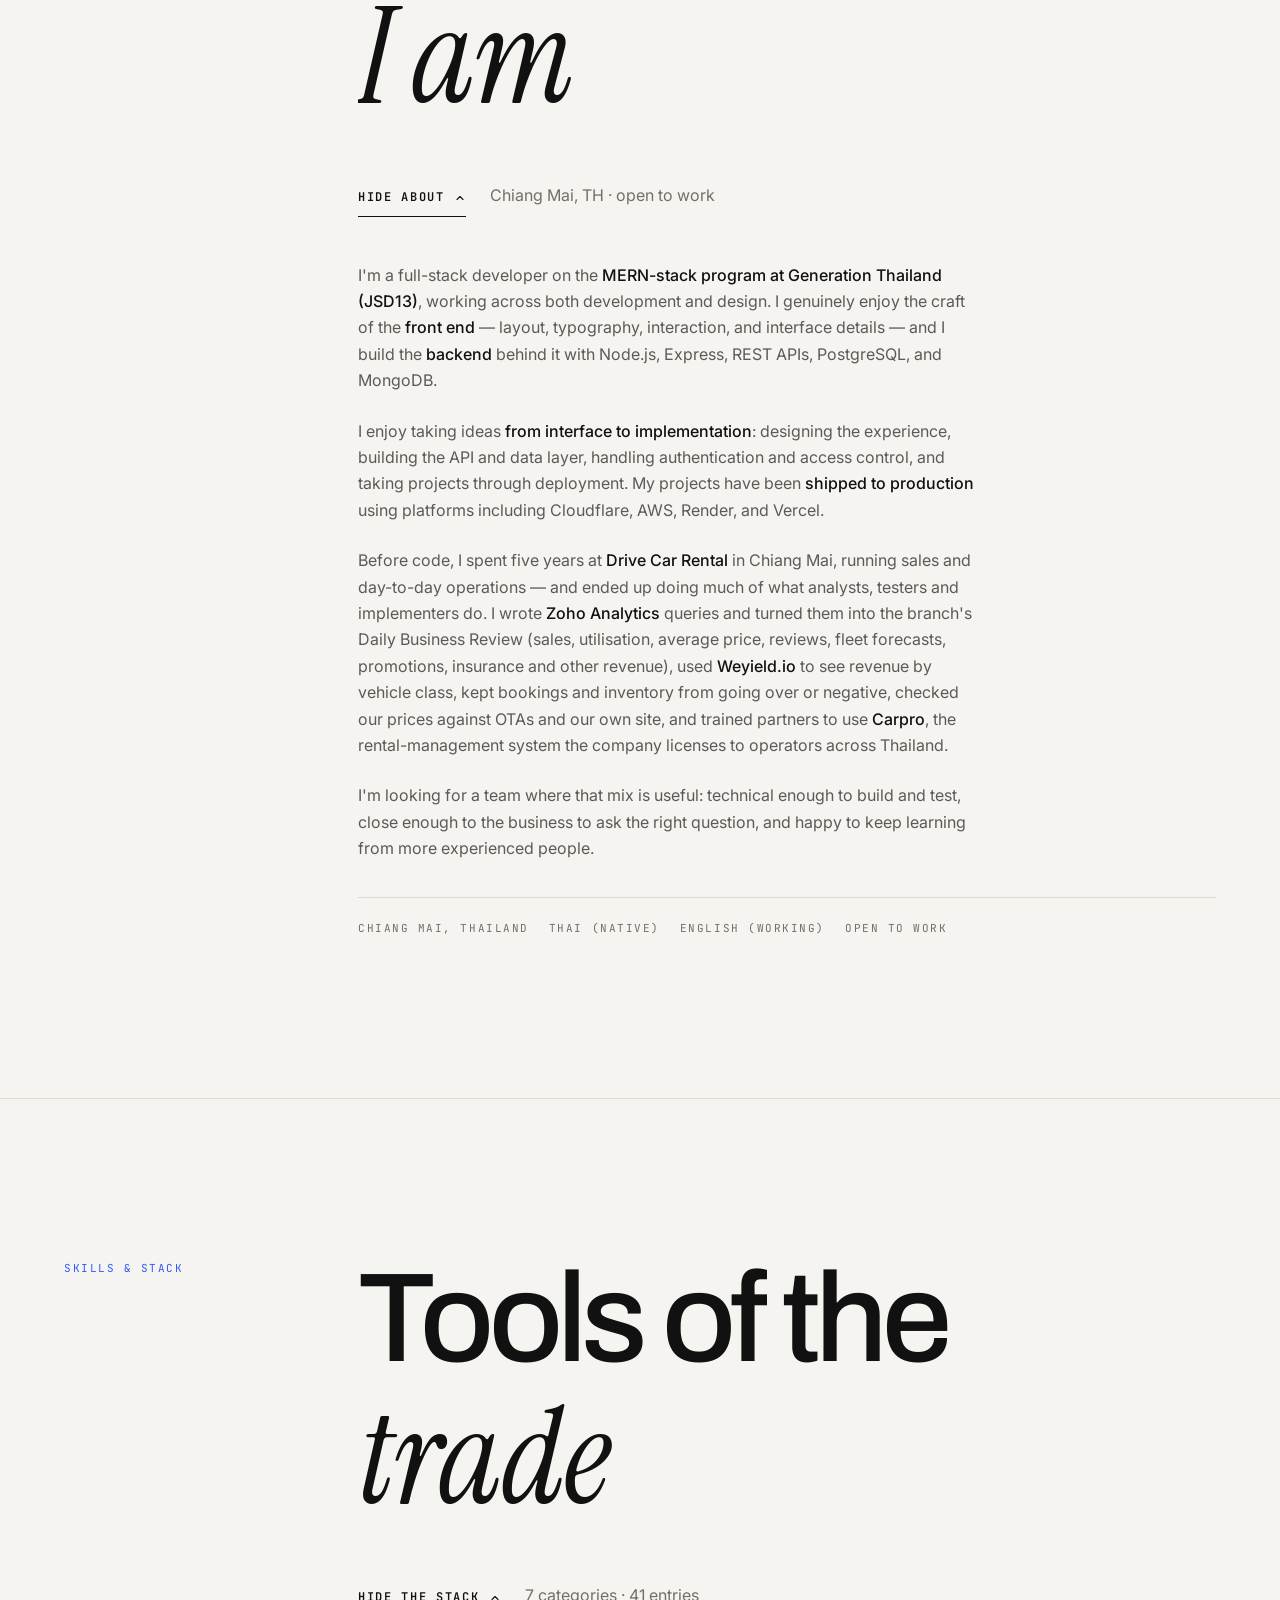
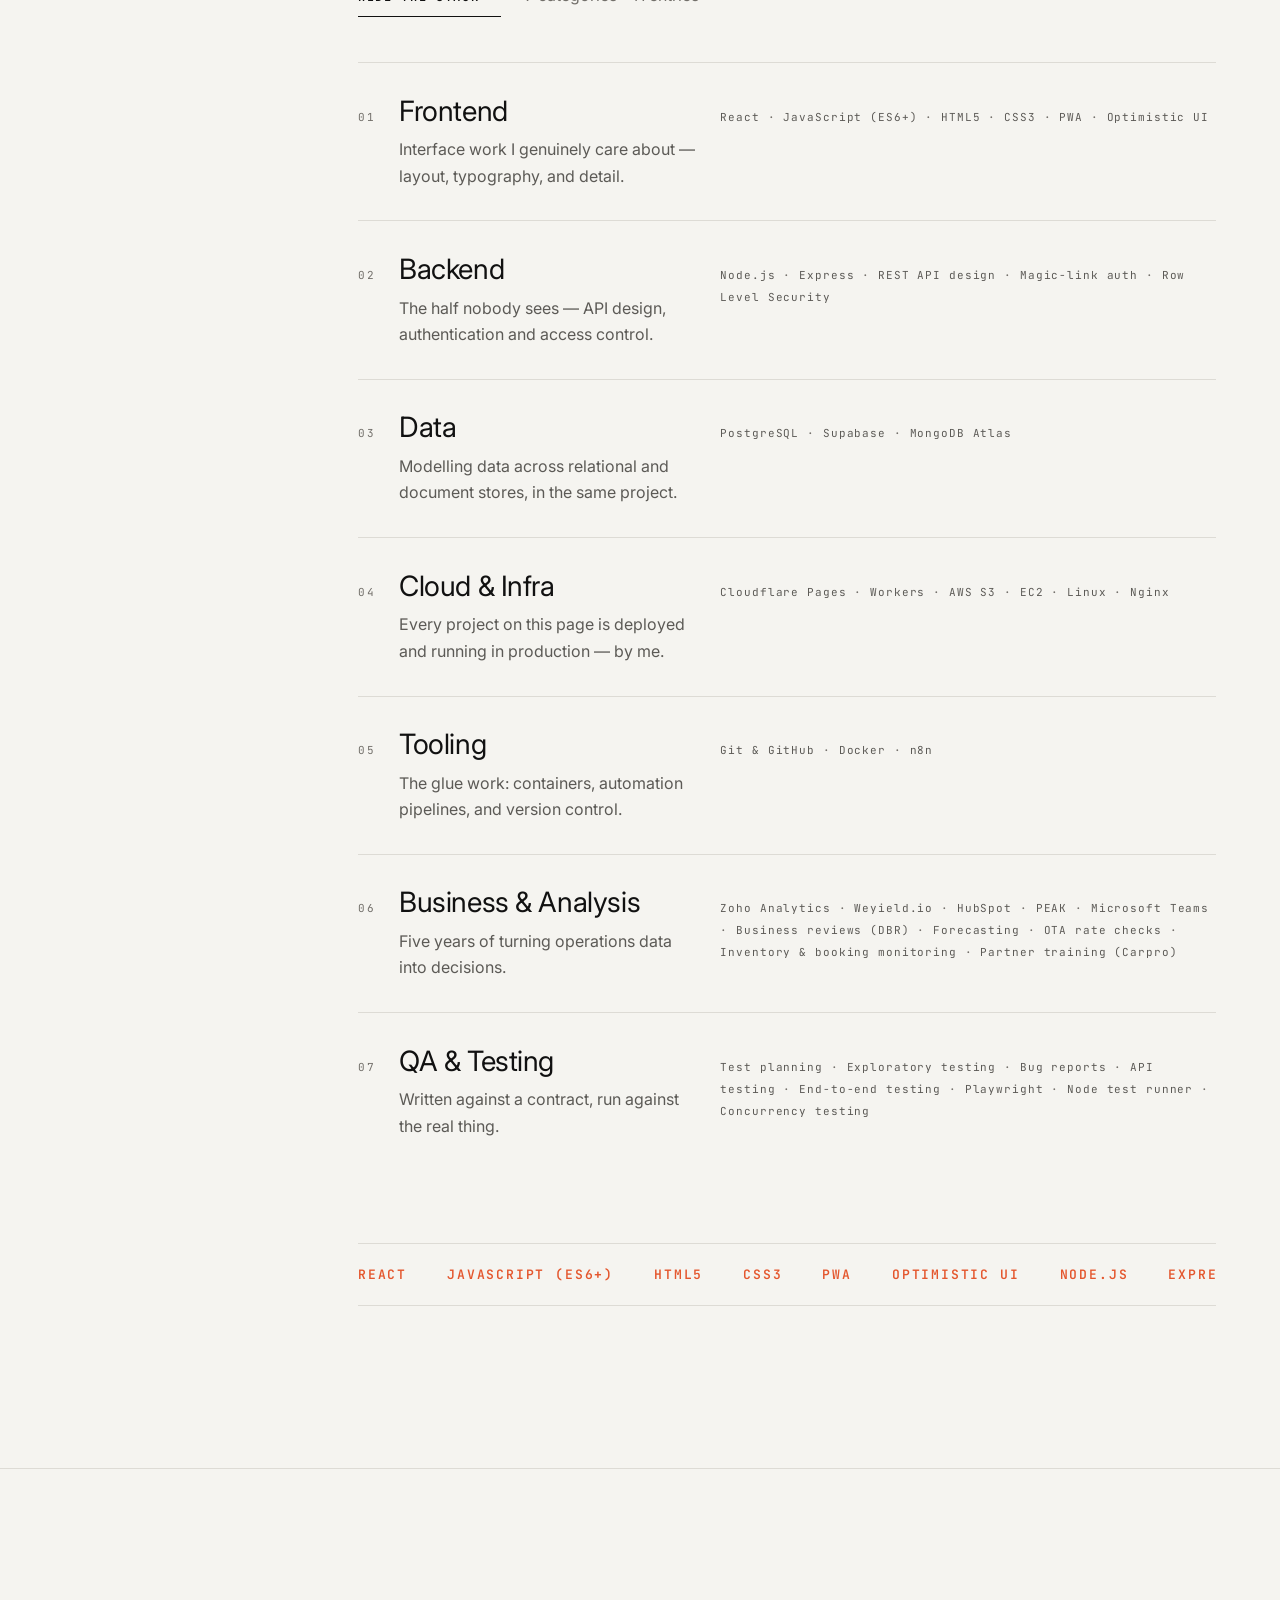
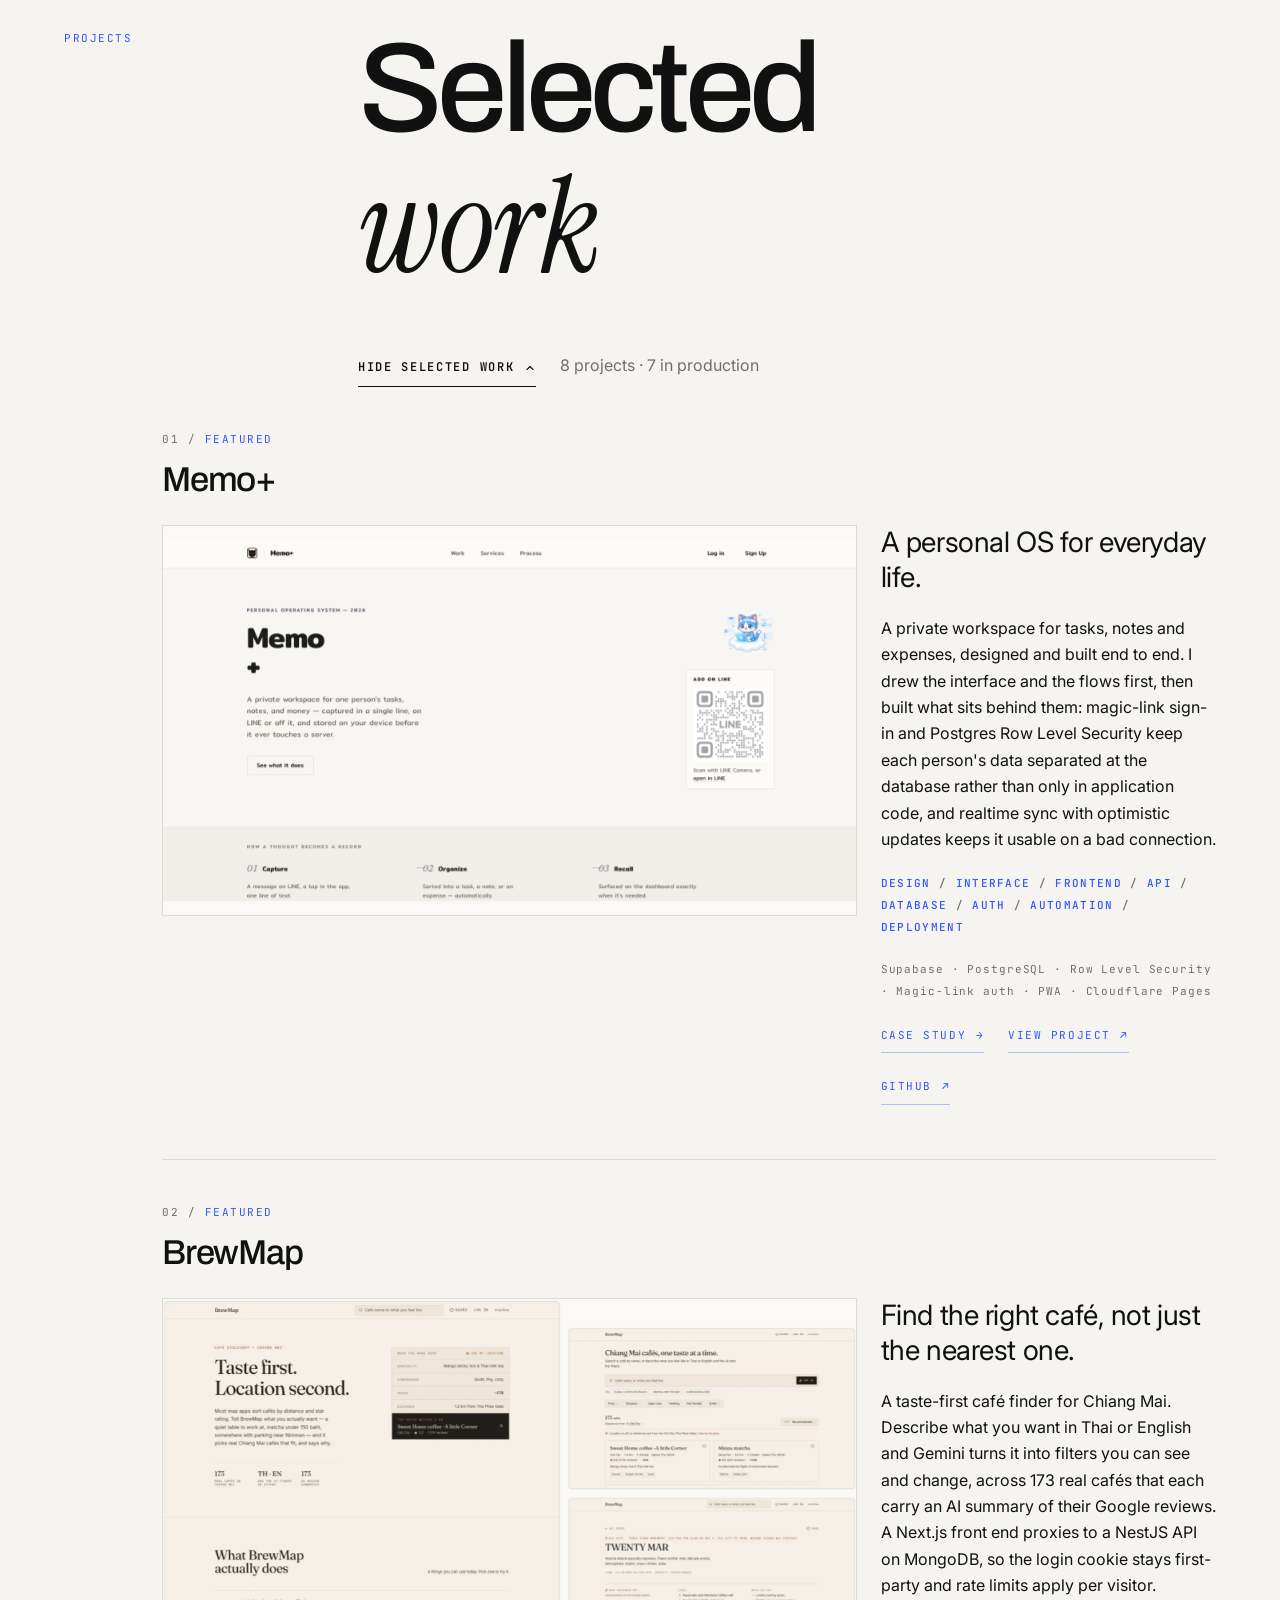
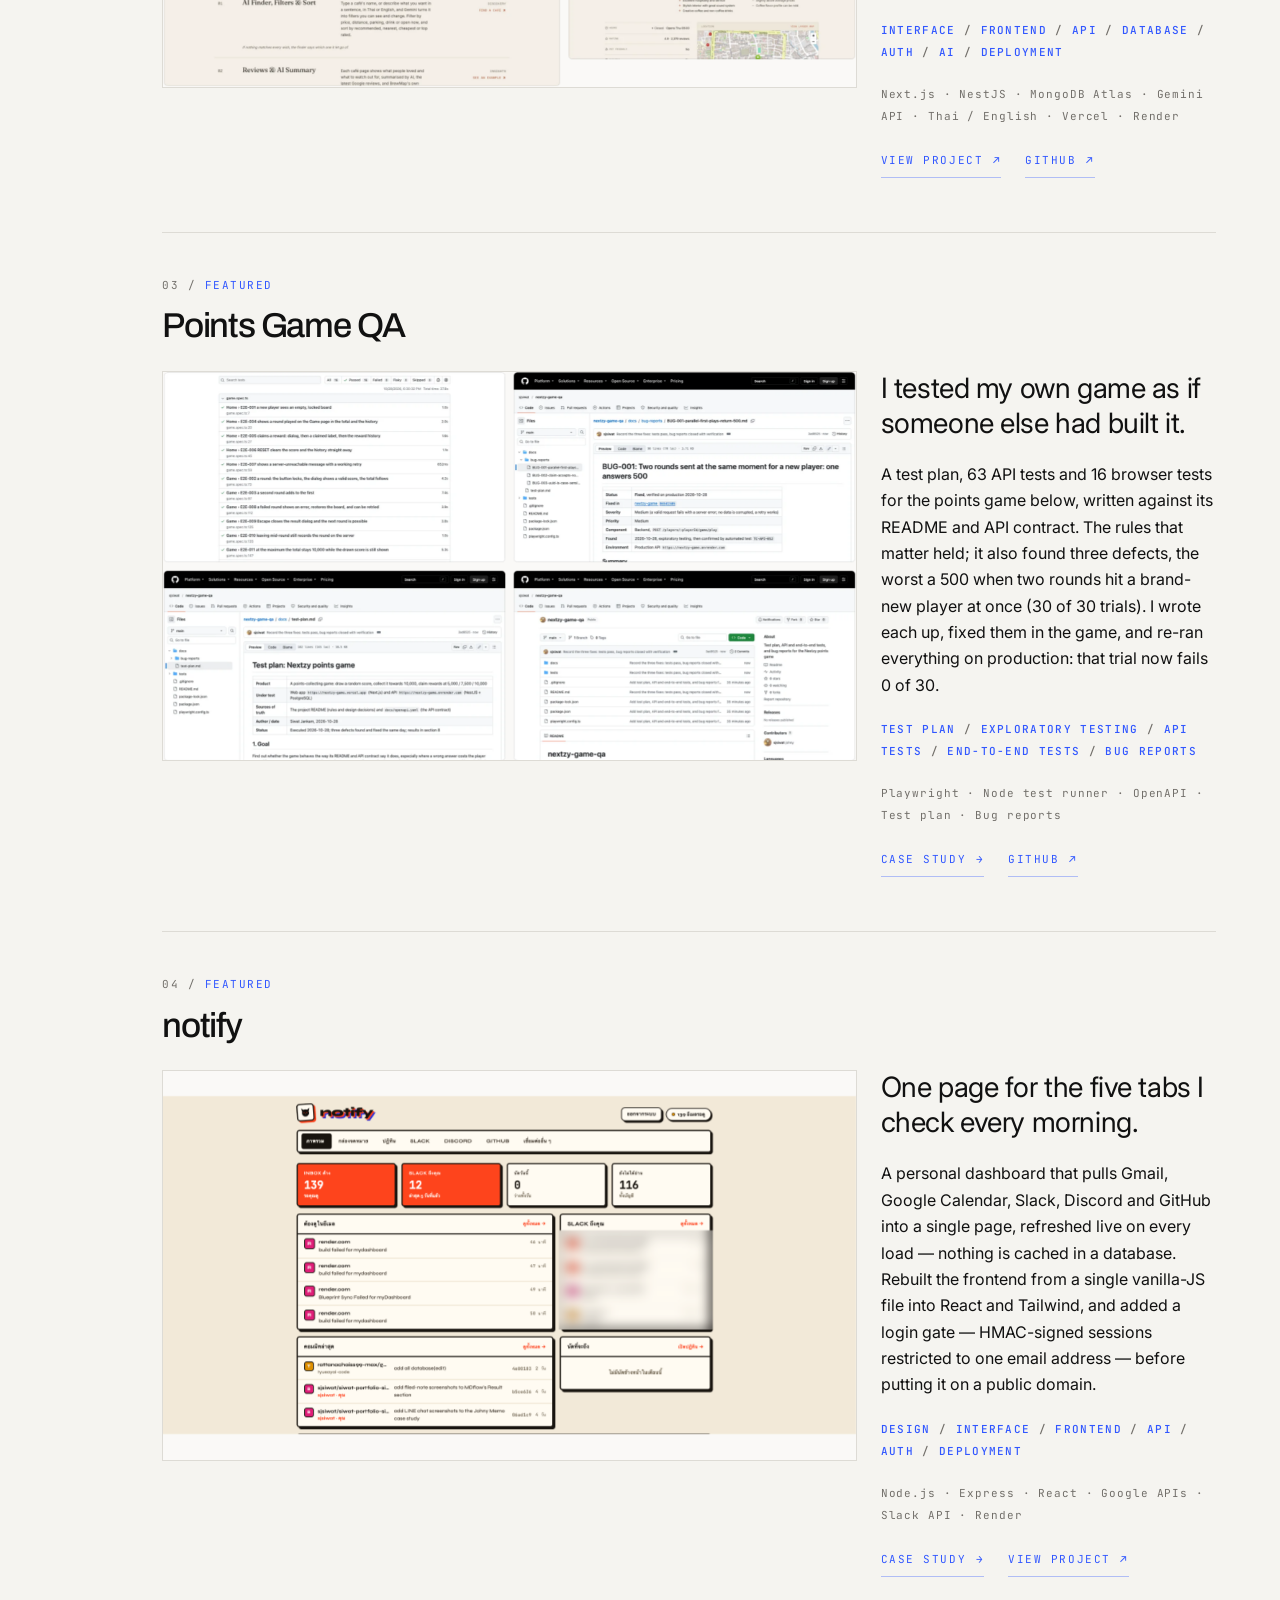
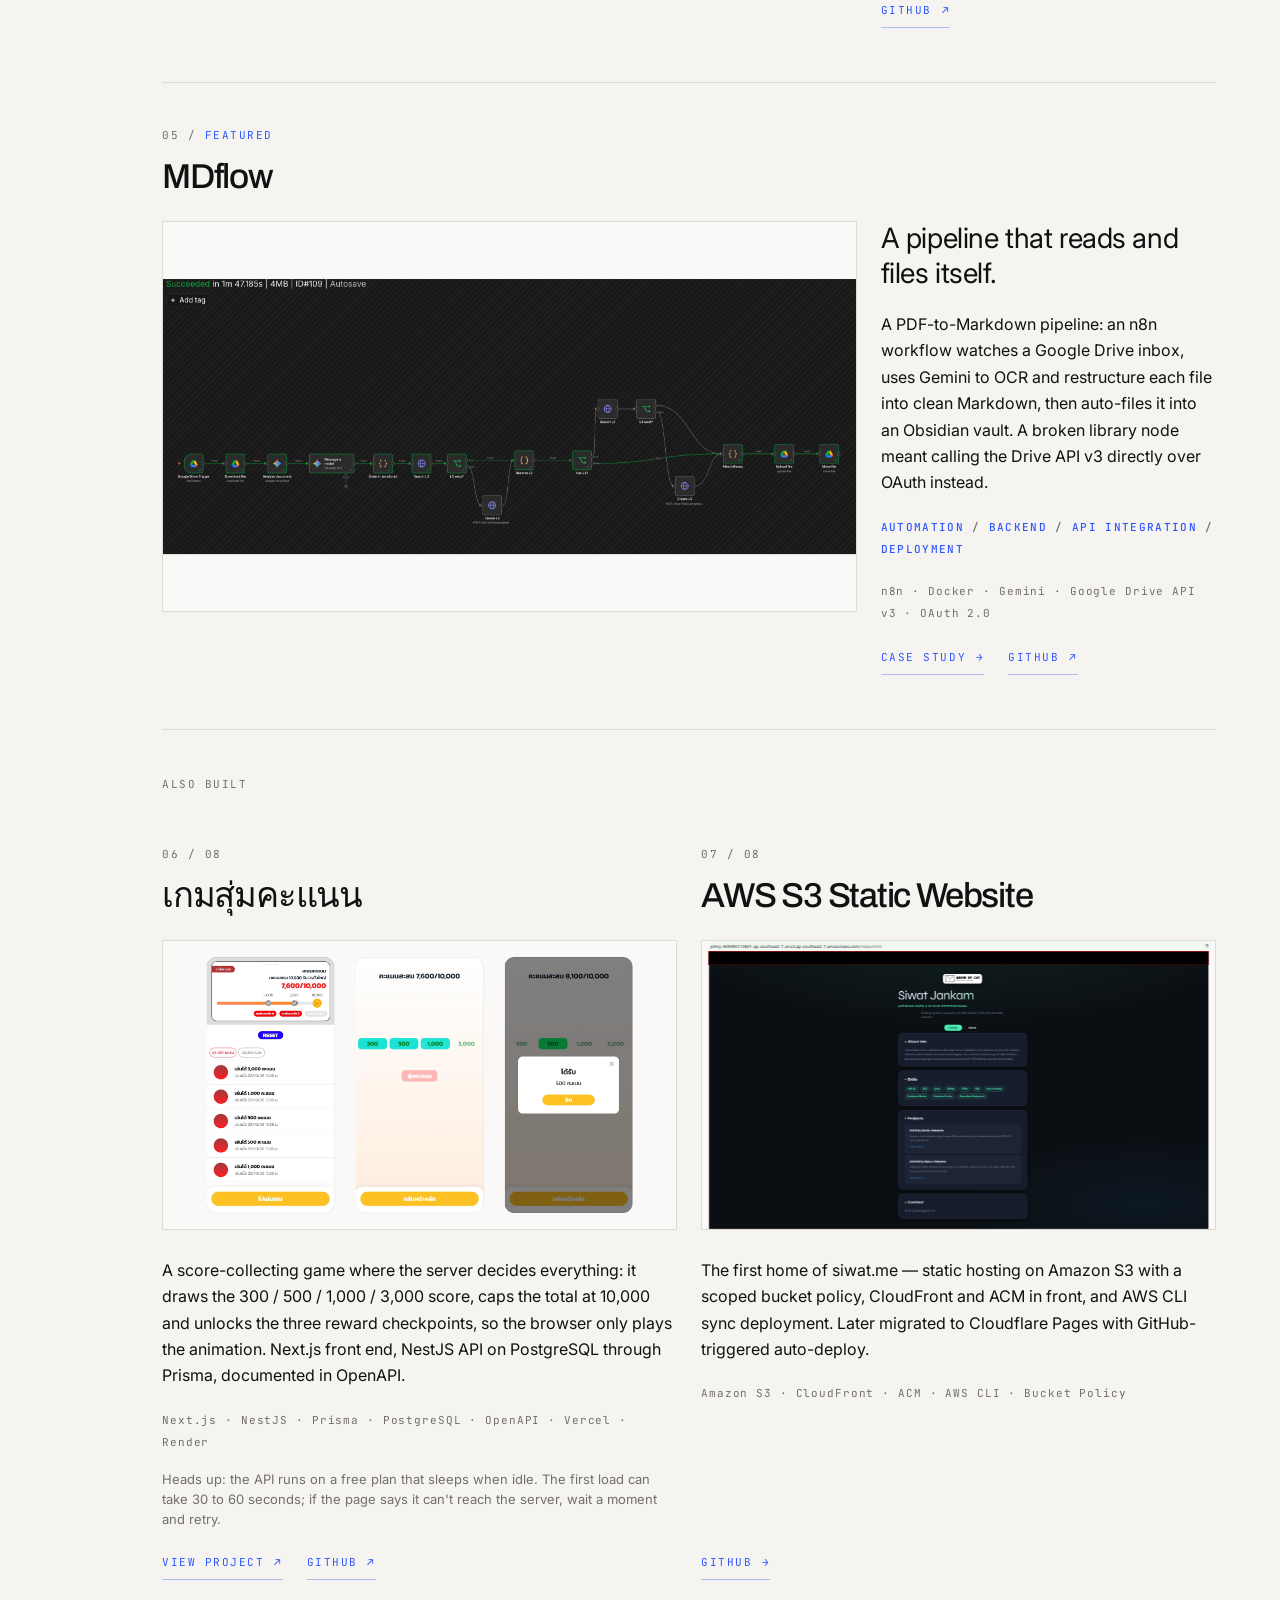
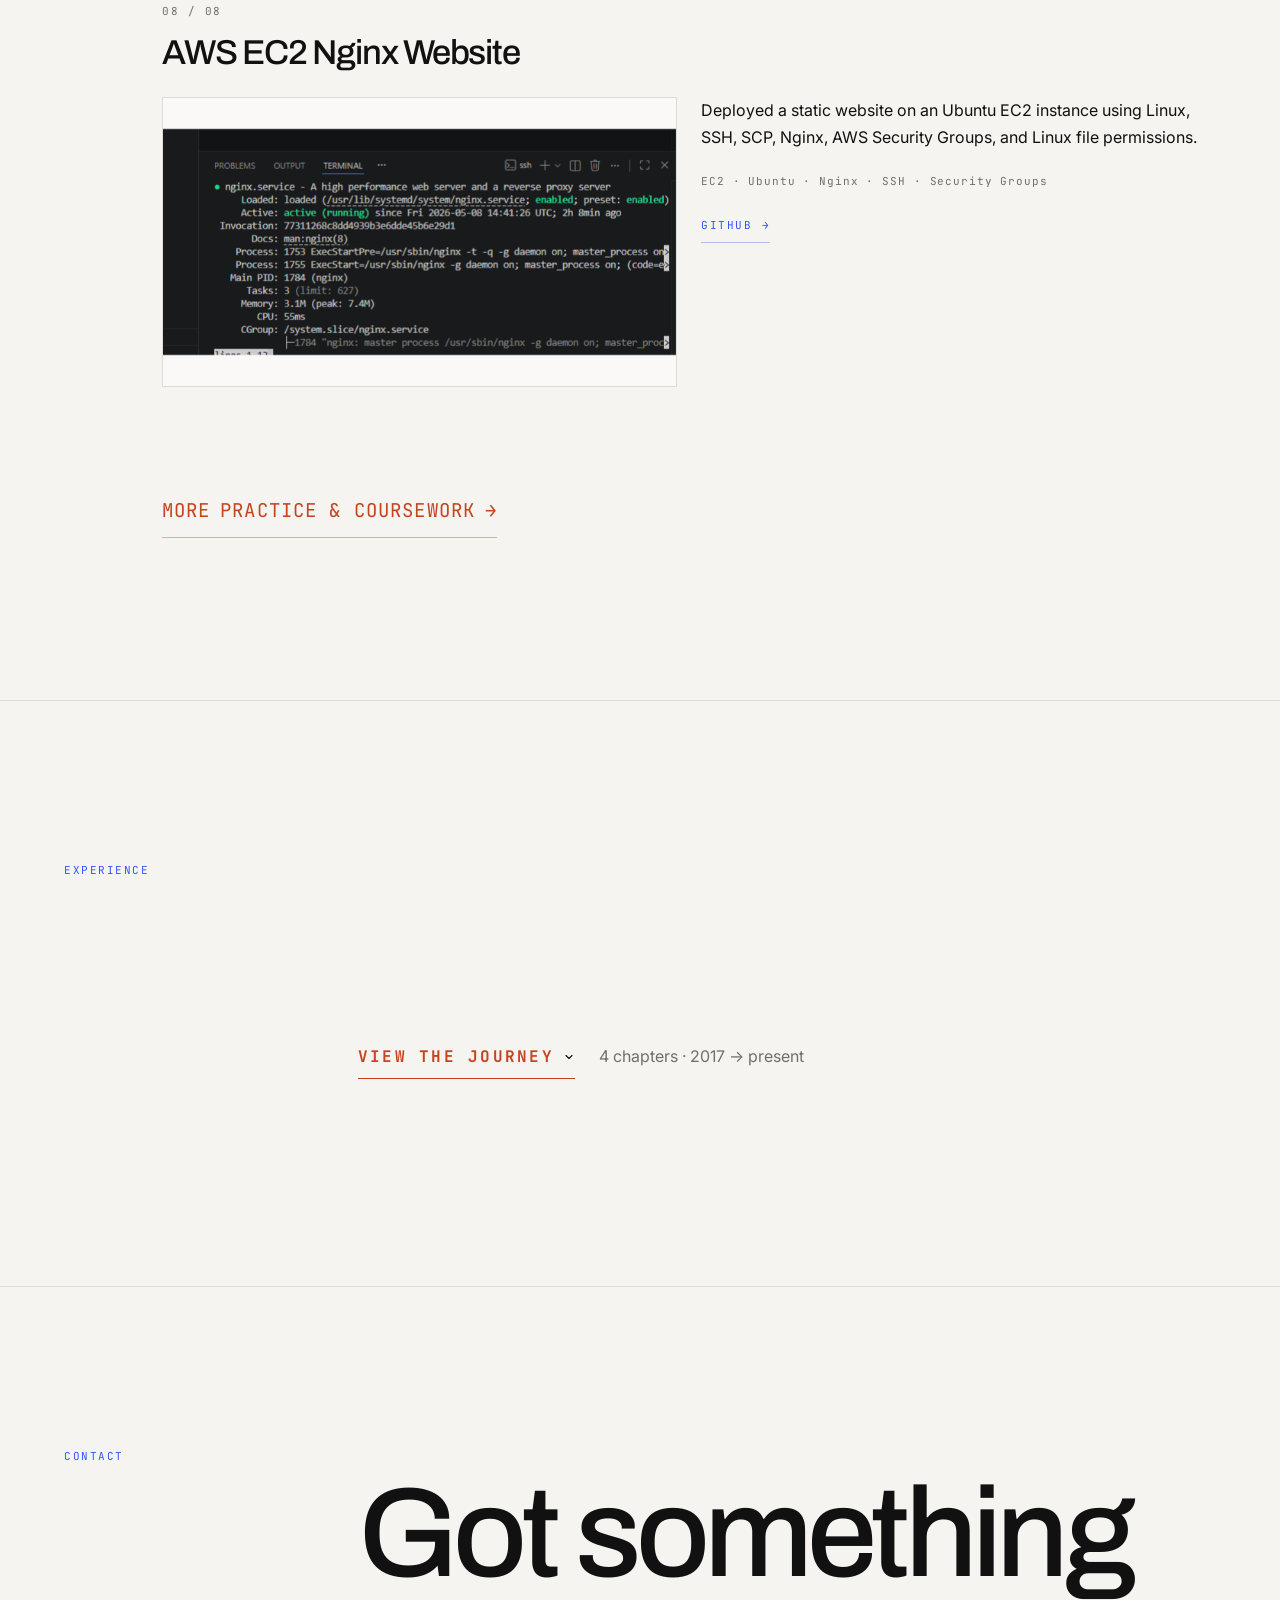
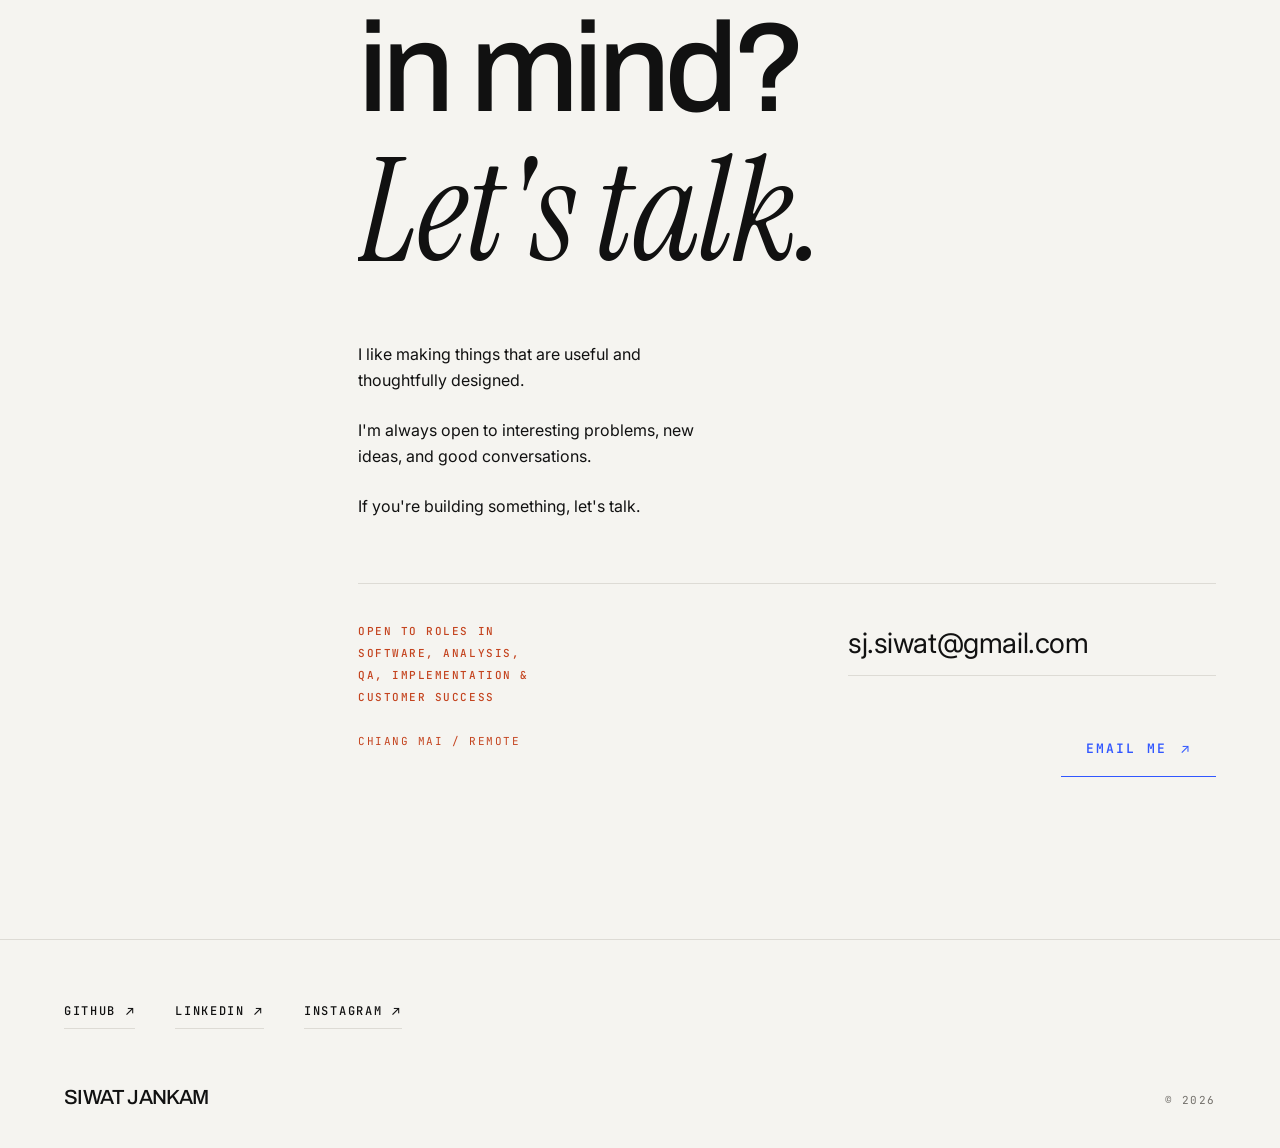
==== commit 5d410bf4: "Note that the Points Game API sleeps on the free Render plan" ====
--- a/index.html
+++ b/index.html
@@ -549,6 +549,7 @@
                 <div class="project__text">
                   <p class="project__desc">A score-collecting game where the server decides everything: it draws the 300 / 500 / 1,000 / 3,000 score, caps the total at 10,000 and unlocks the three reward checkpoints, so the browser only plays the animation. Next.js front end, NestJS API on PostgreSQL through Prisma, documented in OpenAPI.</p>
                   <p class="project__meta"><span>Next.js</span><span>NestJS</span><span>Prisma</span><span>PostgreSQL</span><span>OpenAPI</span><span>Vercel</span><span>Render</span></p>
+                  <p class="project__note">Heads up: the API runs on a free plan that sleeps when idle. The first load can take 30 to 60 seconds; if the page says it can't reach the server, wait a moment and retry.</p>
                   <div class="project__links">
                   <a class="btn btn--quiet project__cta" href="https://nextzy-game.vercel.app" target="_blank" rel="noopener">View project <span class="btn__arrow">&#8599;</span></a>
                   <a class="btn btn--quiet" href="https://github.com/sjsiwat/nextzy-game" target="_blank" rel="noopener">GitHub <span class="btn__arrow">&#8599;</span></a>
--- a/style.css
+++ b/style.css
@@ -1050,6 +1050,23 @@
   flex-direction: column;
 }
 
+/* An odd card out would sit alone on the last row with half of it empty.
+   Give it the whole row and put the picture and the words side by side, as
+   the featured entries do. Each half is still the width of a normal card,
+   so the prose keeps its measure. */
+@media (min-width: 900px) {
+  .projects > .project:last-child:nth-child(odd) {
+    grid-column: 1 / -1;
+    display: grid;
+    grid-template-columns: repeat(2, minmax(0, 1fr));
+    column-gap: var(--gap);
+    align-content: start;
+  }
+  .projects > .project:last-child:nth-child(odd) .project__head   { grid-column: 1 / -1; }
+  .projects > .project:last-child:nth-child(odd) .project__figure { grid-column: 1; align-self: start; }
+  .projects > .project:last-child:nth-child(odd) .project__text   { grid-column: 2; align-self: start; }
+}
+
 /* ── The featured entry ────────────────────────────────────────
    Out of the track and across the whole panel: the picture and the words
    side by side, the way the entries read before they were a carousel. The
@@ -1157,6 +1174,14 @@
   margin-bottom: 1.5rem;
 }
 .project__meta span:not(:last-child)::after { content: " · "; }
+/* A line of fine print between the tags and the links, quiet on purpose */
+.project__note {
+  font-family: var(--sans);
+  font-size: 0.8125rem;
+  line-height: 1.55;
+  color: var(--mute);
+  margin: -0.5rem 0 1.5rem;
+}
 .project__links {
   display: flex;
   flex-wrap: wrap;
